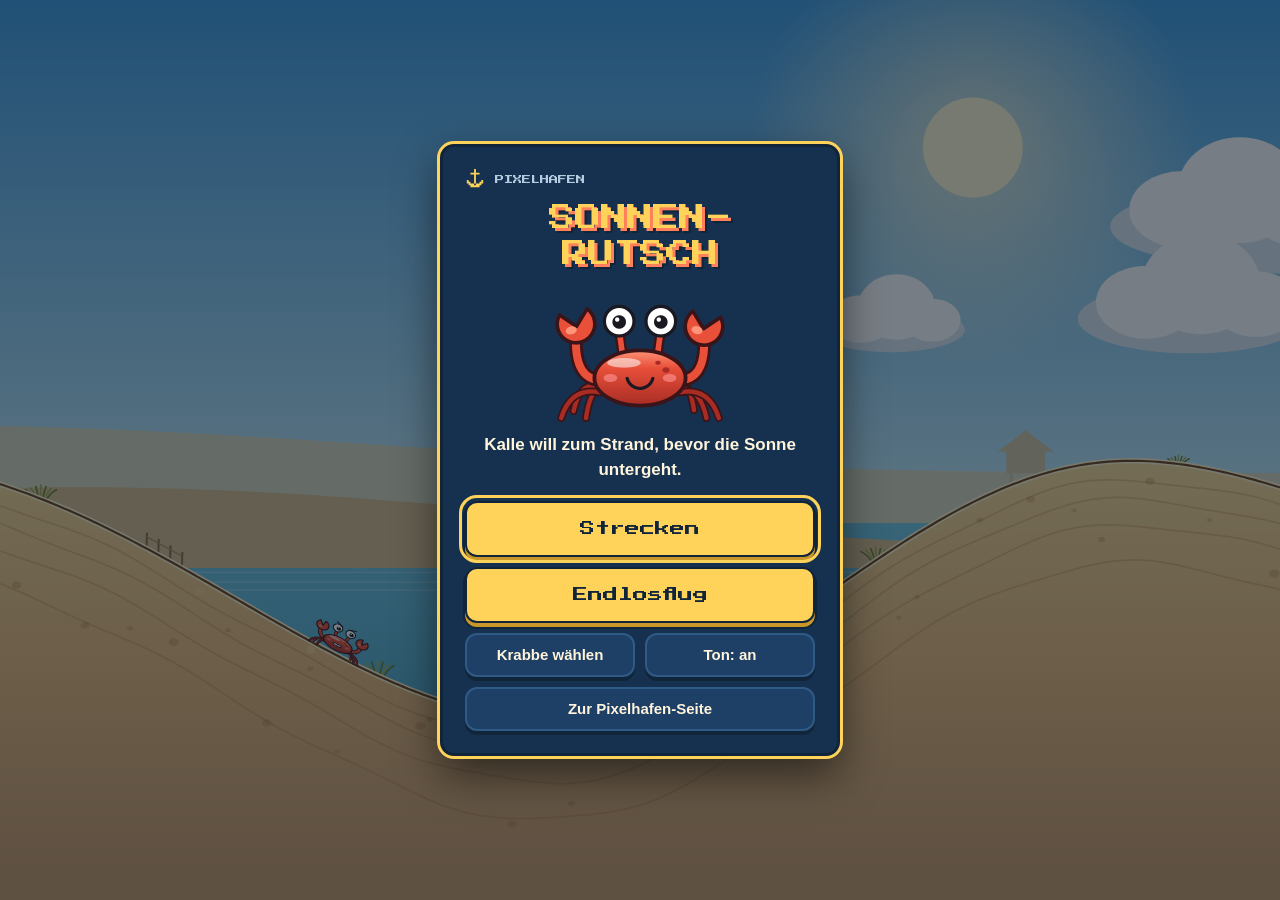
==== index.html @ 8fade199 "Kein Rauschen, Kalle läuft nur bei gedrückter Taste, Rufe nur bei großen Flügen Co-Authored-By: Clau" ====
<!DOCTYPE html>
<html lang="de">
<head>
<meta charset="UTF-8">
<meta name="viewport" content="width=device-width, initial-scale=1, viewport-fit=cover">
<title>Sonnenrutsch – Pixelhafen</title>
<meta name="description" content="Kalle die Krabbe rutscht über Dünen, Inseln und Klippen und fliegt über die Hügelkuppen – bevor die Sonne untergeht. Ein-Tasten-Spiel, 12 Strecken. Kostenlos, ohne Anmeldung, ohne Werbung.">
<link rel="manifest" href="manifest.webmanifest">
<meta name="theme-color" content="#10243A">
<meta name="mobile-web-app-capable" content="yes">
<meta name="apple-mobile-web-app-capable" content="yes">
<meta name="apple-mobile-web-app-title" content="Sonnenrutsch">
<meta name="apple-mobile-web-app-status-bar-style" content="black">
<link rel="apple-touch-icon" href="icons/apple-touch-icon.png">
<link rel="icon" type="image/png" sizes="192x192" href="icons/icon-192.png">
<style>

  /* Schrift "Press Start 2P", Copyright 2012 The Press Start 2P Project Authors,
     SIL Open Font License 1.1 (https://openfontlicense.org). Sie steckt direkt in dieser
     Datei, damit das Spiel auch offline richtig aussieht. */
  @font-face {
    font-family: 'Press Start 2P';
    font-style: normal;
    font-weight: 400;
    font-display: swap;
    src: url([data-uri]) format('woff2');
  }

  /* Pixelhafen-Farben: Marineblau, Türkis, Sonnengelb, Korallorange, Creme */
  :root {
    color-scheme: dark;
    --bg: #10243A;
    --surface: #16314F;
    --surface-2: #1F4066;
    --line: #2F5A85;
    --text: #FFF4DC;
    --muted: #B5CBE0;
    --gelb: #FFD35A;
    --gelb-kante: #C9962A;
    --koralle: #FF805B;
    --tuerkis: #24D6CD;
    --violett: #B58CFF;
    --auf-gelb: #10243A;
    --retro: 'Press Start 2P', 'Courier New', monospace;
    --body: -apple-system, BlinkMacSystemFont, 'Segoe UI', Roboto, Helvetica, Arial, sans-serif;
  }

  * { box-sizing: border-box; }
  html { height: 100%; background: var(--bg); }
  body {
    height: 100%;
    margin: 0;
    overflow: hidden;
    color: var(--text);
    background: var(--bg);
    font: 16px/1.5 var(--body);
    -webkit-font-smoothing: antialiased;
    -webkit-tap-highlight-color: transparent;
  }
  :focus-visible { outline: 3px solid var(--gelb); outline-offset: 3px; border-radius: 6px; }
  [hidden] { display: none !important; }
  .sr { position: absolute; width: 1px; height: 1px; overflow: hidden; clip: rect(0 0 0 0); white-space: nowrap; }

  #app {
    position: fixed;
    inset: 0;
    padding: env(safe-area-inset-top) env(safe-area-inset-right) env(safe-area-inset-bottom) env(safe-area-inset-left);
    background: var(--bg);
  }
  #buehne {
    position: relative;
    width: 100%;
    height: 100%;
    overflow: hidden;
    /* Nur hier: kein Scrollen, kein Zoomen beim Ziehen */
    touch-action: none;
    -webkit-user-select: none;
    user-select: none;
    -webkit-touch-callout: none;
  }
  canvas#bild { display: block; width: 100%; height: 100%; cursor: pointer; }
  canvas#bild:focus-visible { outline: none; }

  /* ---------- Fenster ---------- */
  #fenster {
    position: fixed;
    inset: 0;
    z-index: 5;
    display: flex;
    padding: max(12px, env(safe-area-inset-top)) max(12px, env(safe-area-inset-right)) max(12px, env(safe-area-inset-bottom)) max(12px, env(safe-area-inset-left));
    overflow-y: auto;
    background: rgba(8, 20, 34, 0.55);
    touch-action: manipulation;
  }
  .tafel {
    width: min(400px, 100%);
    margin: auto;
    padding: 22px;
    background: var(--surface);
    border: 3px solid var(--bg);
    border-radius: 14px;
    box-shadow: 0 0 0 3px var(--gelb), 0 18px 44px rgba(0, 0, 0, 0.55);
  }
  .tafel.breit { width: min(760px, 100%); }
  .marke { display: flex; align-items: center; gap: 10px; margin: 0 0 12px; color: var(--muted); font: 9px/1.5 var(--retro); }
  .marke svg { width: 20px; height: 20px; flex: none; color: var(--gelb); }
  #startKrabbe { display: block; width: 176px; height: 144px; margin: 6px auto 0; }
  h1, h2, h3 { margin: 0; font-weight: 400; }
  h1 { font: 400 clamp(19px, 6.4vw, 26px)/1.35 var(--retro); color: var(--gelb); text-shadow: 3px 3px 0 var(--koralle), 5px 5px 0 var(--bg); text-align: center; }
  h2 { font: 400 clamp(14px, 4.4vw, 17px)/1.5 var(--retro); }
  h3 { font: 400 11px/1.5 var(--retro); }
  .unterzeile { margin: 10px 0 0; font-size: 17px; font-weight: 600; text-align: center; }
  .spruch { margin: 10px 0 0; color: var(--tuerkis); font-size: 16px; font-style: italic; }
  .knoepfe { display: grid; gap: 10px; margin-top: 18px; }
  .knoepfe.zwei { grid-template-columns: 1fr 1fr; }
  .btn {
    display: inline-flex;
    align-items: center;
    justify-content: center;
    gap: 8px;
    min-height: 48px;
    padding: 10px 16px;
    color: var(--text);
    background: var(--surface-2);
    border: 2px solid var(--line);
    border-radius: 12px;
    box-shadow: 0 4px 0 var(--bg);
    font: 600 16px/1.3 var(--body);
    text-align: center;
    text-decoration: none;
    cursor: pointer;
    touch-action: manipulation;
  }
  .btn:hover { filter: brightness(1.1); }
  .btn:active { transform: translateY(2px); box-shadow: 0 2px 0 var(--bg); }
  .btn.main {
    min-height: 56px;
    color: var(--auf-gelb);
    background: var(--gelb);
    border-color: var(--bg);
    box-shadow: 0 4px 0 var(--gelb-kante), 0 4px 0 2px var(--bg);
    font: 400 15px/1.3 var(--retro);
  }
  .btn.main:active { box-shadow: 0 2px 0 var(--gelb-kante); }
  .btn.klein { min-height: 44px; font-size: 15px; }
  .zeile { display: flex; gap: 10px; align-items: center; justify-content: space-between; }
  .zurueck { margin-bottom: 12px; }

  /* Levelauswahl */
  .gebiet { margin-top: 16px; padding: 12px; border-radius: 12px; background: var(--surface-2); border-left: 6px solid var(--g, var(--tuerkis)); }
  .gebiet h3 { color: var(--g, var(--tuerkis)); }
  .gebiet p { margin: 4px 0 10px; color: var(--muted); font-size: 14px; }
  .karten { display: grid; grid-template-columns: repeat(auto-fill, minmax(124px, 1fr)); gap: 8px; }
  @media (max-width: 560px) { .karten { grid-template-columns: repeat(2, minmax(0, 1fr)); } }
  .karte {
    position: relative;
    display: grid;
    gap: 4px;
    padding: 6px;
    color: var(--text);
    text-align: left;
    background: var(--surface);
    border: 2px solid var(--line);
    border-radius: 10px;
    cursor: pointer;
    font: 600 13px/1.25 var(--body);
    touch-action: manipulation;
  }
  .karte:hover:not(:disabled) { border-color: var(--gelb); }
  .karte canvas { width: 100%; aspect-ratio: 16 / 9; border-radius: 6px; display: block; }
  .karte .nr { font: 10px/1.4 var(--retro); color: var(--gelb); }
  .karte .sterne { color: var(--gelb); font-size: 15px; letter-spacing: 2px; }
  .karte .sterne i { color: rgba(255, 244, 220, 0.25); font-style: normal; }
  .karte:disabled { cursor: not-allowed; }
  .karte:disabled .sterne, .karte:disabled .nr { opacity: 0.6; }
  .schloss { position: absolute; top: 10px; right: 10px; display: grid; place-items: center; width: 30px; height: 30px; background: rgba(16, 36, 58, 0.9); border: 2px solid var(--text); border-radius: 8px; }
  .schloss svg { width: 14px; height: 14px; }

  /* Krabbenwahl */
  .krabbenliste { display: grid; grid-template-columns: repeat(auto-fill, minmax(130px, 1fr)); gap: 10px; margin-top: 14px; }
  .krabbenkarte {
    display: grid;
    justify-items: center;
    gap: 4px;
    padding: 10px 8px;
    color: var(--text);
    background: var(--surface-2);
    border: 2px solid var(--line);
    border-radius: 12px;
    cursor: pointer;
    font: 600 14px/1.3 var(--body);
    touch-action: manipulation;
  }
  .krabbenkarte canvas { width: 88px; height: 72px; }
  .krabbenkarte small { color: var(--muted); font-weight: 400; font-size: 13px; text-align: center; }
  .krabbenkarte[aria-pressed="true"] { border-color: var(--gelb); box-shadow: 0 0 0 2px var(--gelb); }
  .hinweistext { margin: 12px 0 0; color: var(--muted); font-size: 14px; }

  /* Ergebnis */
  .sternreihe { display: flex; justify-content: center; gap: 10px; margin: 14px 0 4px; font-size: 44px; line-height: 1; }
  .sternreihe span { color: rgba(255, 244, 220, 0.18); transform: scale(0.6); transition: transform 0.25s cubic-bezier(.3, 1.6, .5, 1), color 0.2s; }
  .sternreihe span.an { color: var(--gelb); transform: scale(1); text-shadow: 2px 2px 0 var(--koralle); }
  .zahlen { display: grid; gap: 8px; margin: 14px 0 0; padding: 0; }
  .zahlen div { display: flex; justify-content: space-between; align-items: baseline; gap: 12px; padding-bottom: 8px; border-bottom: 1px solid var(--line); }
  .zahlen dt { color: var(--muted); }
  .zahlen dd { margin: 0; font: 13px/1.4 var(--retro); }
  .zahlen .gross dd { color: var(--gelb); font-size: 18px; }
  .hervor { margin: 12px 0 0; padding: 8px 10px; color: var(--auf-gelb); background: var(--gelb); border-radius: 8px; font: 11px/1.6 var(--retro); text-align: center; }
  #erfolgKrabbe, #nachtKrabbe, #endlosKrabbe { display: block; width: 110px; height: 90px; margin: 4px auto 0; }

  @media (orientation: landscape) and (max-height: 560px) {
    .tafel { width: min(640px, 100%); padding: 14px 18px; }
    .marke { display: none; }
    #startKrabbe { width: 110px; height: 90px; }
    .knoepfe { grid-template-columns: 1fr 1fr; margin-top: 12px; }
    #erfolgKrabbe, #nachtKrabbe, #endlosKrabbe { width: 80px; height: 66px; }
    .sternreihe { font-size: 34px; margin-top: 6px; }
    .rund { width: 40px; height: 40px; }
  }
  @media (max-width: 420px) {
    .rund { width: 40px; height: 40px; }
    .tafel { padding: 18px 16px; }
  }
  @media (prefers-reduced-motion: reduce) {
    .btn:active { transform: none; }
    .sternreihe span { transition: none; }
  }

  /* ---------- Anzeige im Spiel ---------- */
  #hud {
    position: absolute;
    top: 8px; left: 8px; right: 8px;
    z-index: 2;
    display: flex;
    align-items: flex-start;
    gap: 8px;
    pointer-events: none;
  }
  .hudblock {
    flex: 1 1 auto;
    min-width: 0;
    max-width: 520px;
    display: grid;
    gap: 6px;
    padding: 7px 10px 8px;
    background: rgba(16, 36, 58, 0.8);
    border: 2px solid rgba(255, 244, 220, 0.3);
    border-radius: 12px;
  }
  .hudzeile { display: grid; grid-template-columns: 22px 1fr auto; align-items: center; gap: 8px; }
  .hudzeile .ico { width: 22px; height: 22px; display: grid; place-items: center; }
  .hudzeile b { font: 11px/1 var(--retro); color: var(--gelb); min-width: 44px; text-align: right; font-weight: 400; }
  .balken { position: relative; height: 12px; border-radius: 6px; background: rgba(255, 244, 220, 0.16); overflow: visible; }
  .balken > i { position: absolute; left: 0; top: 0; bottom: 0; border-radius: 6px; }
  #tagFuellung { width: 100%; background: linear-gradient(90deg, #ff6a4a, #ffb259 45%, #ffe27a); }
  #wegFuellung { width: 0; background: var(--tuerkis); }
  #wegKrabbe { position: absolute; top: 50%; width: 14px; height: 14px; margin: -7px 0 0 -7px; border-radius: 50%; background: #e8503a; border: 2px solid #3a1418; }
  #wegZiel { position: absolute; right: -4px; top: -6px; width: 10px; height: 22px; }
  #hudTag.knapp b { color: #ff9a7a; }
  @keyframes puls { 50% { filter: brightness(1.5); } }
  #hudName { display: flex; align-items: center; gap: 6px; font: 600 13px/1.2 var(--body); color: var(--muted); white-space: nowrap; overflow: hidden; }
  #hudTitel { flex: 1 1 auto; min-width: 0; overflow: hidden; text-overflow: ellipsis; }
  #hudEndlos { display: flex; justify-content: space-between; gap: 10px; font: 600 13px/1.2 var(--body); color: var(--muted); }
  #hudEndlos b { color: var(--gelb); font: 11px/1.2 var(--retro); font-weight: 400; }
  :root:not([data-modus="endlos"]) #hudEndlos { display: none; }
  :root[data-modus="endlos"] #hudNr, :root[data-modus="endlos"] #erklZiel { display: none; }
  #bonus { position: absolute; top: 100px; left: 12px; z-index: 3; padding: 6px 12px; color: var(--auf-gelb); background: var(--gelb); border-radius: 10px; font: 11px/1.5 var(--retro); pointer-events: none; opacity: 0; transform: translateY(6px); transition: opacity .2s, transform .2s; }
  #bonus.zeigen { opacity: 1; transform: none; }
  #erklEndlos { margin: 8px 0 0; font-size: 15px; line-height: 1.4; }
  .rekordzeile { margin: 8px 0 0; text-align: center; color: var(--muted); font-size: 14px; }
  .rekordzeile b { color: var(--gelb); font: 11px/1.4 var(--retro); font-weight: 400; }
  #hudMuscheln { display: inline-flex; align-items: center; gap: 5px; flex: none; color: var(--text); font: 11px/1 var(--retro); }
  #hudMuscheln svg { width: 18px; height: 16px; }
  #hudMuscheln.plopp { animation: plopp 0.25s ease-out; }
  @keyframes plopp { 40% { transform: scale(1.3); } }
  #hudName span { color: var(--gelb); font: 10px/1 var(--retro); margin-right: 6px; }
  .hudrechts { display: flex; gap: 6px; margin-left: auto; }
  .rund {
    display: grid; place-items: center;
    width: 44px; height: 44px; padding: 0;
    color: var(--text); cursor: pointer;
    background: rgba(16, 36, 58, 0.82);
    border: 2px solid rgba(255, 244, 220, 0.35);
    border-radius: 12px;
    pointer-events: auto; touch-action: manipulation;
  }
  .rund:hover { background: rgba(31, 64, 102, 0.95); }
  .rund svg { width: 18px; height: 18px; }
  #tonKnopfHud .aus { display: none; }
  #tonKnopfHud[aria-pressed="false"] .aus { display: inline; }
  #tonKnopfHud[aria-pressed="false"] .welle { display: none; }
  :root:not([data-zustand="bereit"]):not([data-zustand="lauf"]):not([data-zustand="ende"]) #hud { visibility: hidden; }

  /* Kette perfekter Landungen */
  #kette { position: absolute; top: 96px; left: 50%; transform: translateX(-50%); z-index: 2; padding: 4px 10px; color: var(--auf-gelb); background: var(--gelb); border-radius: 8px; font: 10px/1.6 var(--retro); pointer-events: none; }

  /* Erklärung vor dem Start, direkt im Spiel */
  #erklaerung {
    position: absolute; left: 50%; top: 54%;
    z-index: 2;
    width: min(440px, calc(100% - 24px));
    transform: translate(-50%, -50%);
    padding: 14px 16px;
    background: rgba(16, 36, 58, 0.88);
    border: 3px solid var(--gelb);
    border-radius: 14px;
    pointer-events: none;
    text-align: center;
  }
  #erklaerung h2 { font: 12px/1.6 var(--retro); color: var(--gelb); }
  #erklaerung ul { list-style: none; margin: 10px 0 8px; padding: 0; display: grid; gap: 6px; text-align: left; }
  #erklaerung li { display: grid; grid-template-columns: 34px 1fr; align-items: center; gap: 8px; font-size: 15px; line-height: 1.3; }
  #erklaerung li i { display: grid; place-items: center; width: 34px; height: 30px; border-radius: 8px; background: var(--surface-2); font-style: normal; font: 9px/1 var(--retro); color: var(--gelb); }
  #erklaerung .los { margin: 8px 0 0; font: 11px/1.6 var(--retro); color: var(--text); animation: puls 1.2s ease-in-out infinite; }
  :root:not([data-zustand="bereit"]) #erklaerung { display: none; }

  #hinweis {
    position: absolute; left: 50%; bottom: max(14px, env(safe-area-inset-bottom));
    z-index: 2;
    transform: translateX(-50%);
    width: max-content; max-width: calc(100% - 24px);
    padding: 8px 14px;
    color: var(--text);
    background: rgba(16, 36, 58, 0.86);
    border: 2px solid var(--tuerkis);
    border-radius: 12px;
    font: 600 16px/1.35 var(--body);
    text-align: center;
    pointer-events: none;
  }

  .nurTouch { display: none; }
  .touch .nurTouch { display: inline; }
  .touch .nurMaus { display: none; }

  #startKrabbe { display: block; width: 176px; height: 144px; margin: 6px auto 0; }
  .gebiet { --g: var(--tuerkis); }
  @media (min-width: 561px) { .karten { grid-template-columns: repeat(3, minmax(0, 1fr)); } }
  .karte .best { color: var(--muted); font: 600 12px/1.2 var(--body); }

  @media (max-width: 520px) {
    #bonus { top: 118px; left: 8px; }
    #hudEndlos { font-size: 12px; }
    #hud { top: 6px; left: 6px; right: 6px; gap: 6px; }
    .hudblock { padding: 6px 8px; gap: 5px; }
    .hudzeile { grid-template-columns: 18px 1fr auto; gap: 6px; }
    .hudzeile .ico { width: 18px; height: 18px; }
    .hudzeile b { font-size: 9px; min-width: 36px; }
    .rund { width: 40px; height: 40px; }
    .hudrechts { flex-direction: column; gap: 4px; }
    #kette { top: 84px; }
    #erklaerung li { font-size: 14px; }
    #hinweis { font-size: 15px; }
  }
  @media (orientation: landscape) and (max-height: 500px) {
    #startKrabbe { width: 92px; height: 75px; margin-top: 0; }
    .unterzeile { margin-top: 4px; font-size: 15px; }
    h1 { font-size: 18px; }
    .hudblock { max-width: 380px; padding: 5px 8px; gap: 4px; }
    #hudName { font-size: 12px; }
    #erklaerung { top: 58%; padding: 10px 14px; }
    #erklaerung ul { margin: 6px 0 4px; gap: 4px; }
    #erklaerung li { font-size: 14px; }
    #kette { top: 80px; }
  }
</style>
</head>
<body>

<svg width="0" height="0" style="position:absolute" aria-hidden="true">
  <symbol id="logo" viewBox="0 0 11 11"><path fill="currentColor" d="M5 0h1v2H5zM3 2h5v1H3zM5 3h1v5H5zM1 6h1v1H1zM9 6h1v1H9zM1 7h2v1H1zM8 7h2v1H8zM2 8h3v1H2zM6 8h3v1H6zM3 9h5v1H3z"/></symbol>
  <symbol id="schloss" viewBox="0 0 16 16"><path fill="currentColor" d="M5 2h6v1H5zM4 3h1v4H4zM11 3h1v4h-1zM3 7h10v7H3zM7 9h2v3H7z"/></symbol>
  <symbol id="sonne" viewBox="0 0 22 22"><circle cx="11" cy="11" r="5.5" fill="#ffd35a" stroke="#c9962a" stroke-width="1.2"/><g stroke="#ffd35a" stroke-width="2" stroke-linecap="round"><path d="M11 1.5v2.5M11 18v2.5M1.5 11H4M18 11h2.5M4.3 4.3l1.8 1.8M15.9 15.9l1.8 1.8M4.3 17.7l1.8-1.8M15.9 6.1l1.8-1.8"/></g></symbol>
  <symbol id="muschel" viewBox="0 0 18 16"><path d="M9 14.5 2 6.5Q3 1.5 9 1t7 5.5z" fill="#ffc4bc" stroke="#8c3a4a" stroke-width="1.3" stroke-linejoin="round"/><path d="M9 13.5 5 4M9 13.5 9 2M9 13.5 13 4" stroke="#8c3a4a" stroke-width="0.9" opacity=".6"/></symbol>
  <symbol id="flagge" viewBox="0 0 22 22"><path d="M5 2v19" stroke="#fff4dc" stroke-width="2" stroke-linecap="round"/><path d="M6 3h12l-3 4 3 4H6z" fill="#ff805b" stroke="#10243a" stroke-width="1"/></symbol>
</svg>

<div id="app">
  <main id="buehne">
    <canvas id="bild" tabindex="0" role="img" aria-label="Spielfeld von Sonnenrutsch: Kalle die Krabbe rutscht über weiche Hügel an der Küste. Gedrückt halten lässt Kalle loslaufen und macht ihn schwer, loslassen lässt ihn über die Kuppen fliegen. Leertaste, Maus oder Finger."></canvas>

    <div id="hud">
      <div class="hudblock">
        <div id="hudName"><span id="hudNr">1</span><em id="hudTitel" style="font-style:normal"></em><b id="hudMuscheln" title="Muscheln" aria-label="Muscheln"><svg viewBox="0 0 18 16" aria-hidden="true"><use href="#muschel"/></svg><span id="muschelZahl">0</span></b></div>
        <div class="hudzeile" id="hudTag" title="Tageslicht">
          <span class="ico"><svg width="22" height="22" aria-hidden="true"><use href="#sonne"/></svg></span>
          <div class="balken" role="meter" aria-label="Tageslicht" aria-valuemin="0" aria-valuemax="100" aria-valuenow="100" id="tagBalken"><i id="tagFuellung"></i></div>
          <b id="tagText">0:00</b>
        </div>
        <div class="hudzeile" id="hudWeg" title="Strecke">
          <span class="ico"><svg width="22" height="22" aria-hidden="true"><use href="#flagge"/></svg></span>
          <div class="balken" role="meter" aria-label="Strecke" aria-valuemin="0" aria-valuemax="100" aria-valuenow="0" id="wegBalken"><i id="wegFuellung"></i><span id="wegKrabbe"></span></div>
          <b id="wegText">0 %</b>
        </div>
        <div id="hudEndlos"><span>Punkte <b id="punkteZahl">0</b></span><span>Rekord <b id="rekordZahl">0 m</b></span></div>
      </div>
      <div class="hudrechts">
        <button class="rund" id="neuKnopfHud" type="button" aria-label="Strecke neu starten (R)">
          <svg viewBox="0 0 16 16" fill="currentColor" shape-rendering="crispEdges" aria-hidden="true"><path d="M5 2h6v1H5zM3 3h2v1H3zM11 3h2v1h-2zM2 4h1v2H2zM13 4h1v1h-1zM2 6h1v4H2zM2 10h1v2H2zM3 12h2v1H3zM5 13h6v1H5zM11 12h2v1h-2zM13 10h1v2h-1zM10 5h4v1h-4zM13 2h1v3h-1z"/></svg>
        </button>
        <button class="rund" id="tonKnopfHud" type="button" aria-label="Ton an/aus (M)" aria-pressed="true">
          <svg viewBox="0 0 16 16" fill="currentColor" shape-rendering="crispEdges" aria-hidden="true"><path d="M2 6h3v4H2zM5 5h1v6H5zM6 4h1v8H6zM7 3h1v10H7z"/><path class="welle" d="M10 6h1v4h-1zM12 4h1v8h-1z"/><path class="aus" d="M10 5h1v1h-1zM11 6h1v1h-1zM12 7h1v2h-1zM13 9h1v1h-1zM14 10h1v1h-1zM14 5h1v1h-1zM13 6h1v1h-1zM11 9h1v1h-1zM10 10h1v1h-1z"/></svg>
        </button>
        <button class="rund" id="pauseKnopf" type="button" aria-label="Pause (P)">
          <svg viewBox="0 0 16 16" fill="currentColor" shape-rendering="crispEdges" aria-hidden="true"><path d="M4 3h3v10H4zM9 3h3v10H9z"/></svg>
        </button>
      </div>
    </div>

    <div id="kette" hidden></div>
    <div id="bonus" role="status" aria-live="polite"></div>

    <div id="erklaerung" aria-live="polite">
      <h2 id="erklTitel">LERNSTRECKE</h2>
      <p id="erklEndlos" hidden>Flieg dem Sonnenuntergang davon! Erreiche die nächste Distanzmarke und lande sauber, um Tageslicht zu gewinnen.</p>
      <ul id="erklListe">
        <li><i>HALT</i><span><b>Gedrückt halten:</b> Kalle läuft los, macht sich schwer und rutscht schneller bergab. Ohne Drücken trägt ihn nur sein Schwung.</span></li>
        <li><i>LOS</i><span><b>Vor dem Anstieg loslassen:</b> Der Schwung trägt ihn über die Kuppe in die Luft.</span></li>
        <li id="erklZiel"><i>☀</i><span>Erreiche das Ziel, bevor die Sonne untergeht.</span></li>
        <li><i><svg width="22" height="20" aria-hidden="true"><use href="#muschel"/></svg></i><span>Sammle Muscheln – goldene zählen fünffach.</span></li>
      </ul>
      <p class="los"><span class="nurMaus">Leertaste oder Maus halten</span><span class="nurTouch">Bildschirm gedrückt halten</span> zum Losrutschen</p>
    </div>

    <p id="hinweis" role="status" aria-live="polite" hidden></p>
  </main>
</div>
<p id="ansage" class="sr" aria-live="polite"></p>

<div id="fenster">
  <div class="tafel" role="dialog" aria-modal="true" aria-labelledby="fStartTitel">

    <section id="fStart">
      <p class="marke"><svg aria-hidden="true"><use href="#logo"/></svg>PIXELHAFEN</p>
      <h1 data-titel>SONNEN-<br>RUTSCH</h1>
      <canvas id="startKrabbe" width="352" height="288" aria-hidden="true"></canvas>
      <p class="unterzeile">Kalle will zum Strand, bevor die Sonne untergeht.</p>
      <div class="knoepfe">
        <button class="btn main" id="spielenKnopf" type="button">Strecken</button>
        <button class="btn main" id="endlosKnopf" type="button">Endlosflug</button>
        <p class="rekordzeile" id="endlosRekordStart" hidden>Endlos-Rekord: <b id="startRekord">0 m</b></p>
        <div class="knoepfe zwei" style="margin-top:0">
          <button class="btn klein" id="krabbeWahlKnopf" type="button">Krabbe wählen</button>
          <button class="btn klein js-ton" type="button" aria-pressed="true">Ton: an</button>
        </div>
        <a class="btn klein" href="https://moje9328.github.io/spiele/">Zur Pixelhafen-Seite</a>
      </div>
    </section>

    <section id="fKrabben" hidden>
      <h2 data-titel>Krabbe wählen</h2>
      <p class="hinweistext">Alle Krabben rutschen und fliegen gleich. Sie sehen nur anders aus.</p>
      <div class="krabbenliste" id="krabbenListe"></div>
      <div class="knoepfe"><button class="btn main" id="krabbenFertig" type="button">Fertig</button></div>
    </section>

    <section id="fLevel" hidden>
      <div class="zeile zurueck">
        <h2 data-titel>Strecke wählen</h2>
        <button class="btn klein" id="levelZurueck" type="button">Zurück</button>
      </div>
      <div id="gebietListe"></div>
    </section>

    <section id="fPause" hidden>
      <h2 data-titel>Kurze Pause</h2>
      <p class="hinweistext">Die Sonne wartet, bis du weiterspielst.</p>
      <div class="knoepfe">
        <button class="btn main" id="weiterKnopf" type="button">Weiter</button>
        <button class="btn klein" id="neuKnopf" type="button">Neu starten</button>
        <div class="knoepfe zwei" style="margin-top:0">
          <button class="btn klein" id="pauseLevelKnopf" type="button">Streckenwahl</button>
          <button class="btn klein js-ton" type="button" aria-pressed="true">Ton: an</button>
        </div>
      </div>
    </section>

    <section id="fErfolg" hidden>
      <h2 data-titel id="erfolgTitel">Geschafft!</h2>
      <canvas id="erfolgKrabbe" width="220" height="180" aria-hidden="true"></canvas>
      <p class="spruch" id="erfolgSpruch"></p>
      <div class="sternreihe" aria-hidden="true"><span>★</span><span>★</span><span>★</span></div>
      <p class="sr" id="sterneText"></p>
      <dl class="zahlen">
        <div class="gross"><dt>Zeit</dt><dd id="eZeit">0</dd></div>
        <div><dt>Tageslicht übrig</dt><dd id="eRest">0</dd></div>
        <div><dt>Perfekte Landungen</dt><dd id="ePerfekt">0</dd></div>
        <div><dt>Muscheln</dt><dd id="eMuscheln">0</dd></div>
        <div><dt>Weitester Flug</dt><dd id="eWeit">0</dd></div>
        <div><dt>Bestzeit</dt><dd id="eBest">0</dd></div>
      </dl>
      <p class="hervor" id="neuBest" hidden>NEUE BESTZEIT!</p>
      <p class="hinweistext" id="sternInfo"></p>
      <div class="knoepfe">
        <button class="btn main" id="weiterLevelKnopf" type="button">Nächste Strecke</button>
        <div class="knoepfe zwei" style="margin-top:0">
          <button class="btn klein" id="nochmalErfolgKnopf" type="button">Noch einmal</button>
          <button class="btn klein" id="erfolgLevelKnopf" type="button">Streckenwahl</button>
        </div>
      </div>
    </section>

    <section id="fEndlos" hidden>
      <h2 data-titel id="endlosTitel">Die Sonne ist untergegangen</h2>
      <canvas id="endlosKrabbe" width="220" height="180" aria-hidden="true"></canvas>
      <p class="spruch" id="endlosSpruch"></p>
      <dl class="zahlen">
        <div class="gross"><dt>Strecke</dt><dd id="enStrecke">0 m</dd></div>
        <div class="gross"><dt>Punkte</dt><dd id="enPunkte">0</dd></div>
        <div><dt>Muscheln</dt><dd id="enMuscheln">0</dd></div>
        <div><dt>Perfekte Landungen</dt><dd id="enPerfekt">0</dd></div>
        <div><dt>Gewonnenes Tageslicht</dt><dd id="enBonus">0 s</dd></div>
        <div><dt>Rekord Strecke</dt><dd id="enRekord">0 m</dd></div>
        <div><dt>Rekord Punkte</dt><dd id="enRekordPunkte">0</dd></div>
      </dl>
      <p class="hervor" id="enNeu" hidden>NEUER REKORD!</p>
      <div class="knoepfe">
        <button class="btn main" id="endlosNochmal" type="button">Sofort nochmal</button>
        <button class="btn klein" id="endlosMenue" type="button">Zum Menü</button>
      </div>
    </section>

    <section id="fNacht" hidden>
      <h2 data-titel>Die Sonne ist weg!</h2>
      <canvas id="nachtKrabbe" width="220" height="180" aria-hidden="true"></canvas>
      <p class="spruch" id="nachtSpruch"></p>
      <dl class="zahlen">
        <div class="gross"><dt>Geschafft</dt><dd id="nAnteil">0 %</dd></div>
        <div><dt>Fehlten noch</dt><dd id="nRest">0 m</dd></div>
        <div><dt>Muscheln</dt><dd id="nMuscheln">0</dd></div>
        <div><dt>Perfekte Landungen</dt><dd id="nPerfekt">0</dd></div>
        <div><dt>Bisher am weitesten</dt><dd id="nBest">0 %</dd></div>
      </dl>
      <p class="hinweistext" id="nachtTipp"></p>
      <div class="knoepfe">
        <button class="btn main" id="nochmalKnopf" type="button">Sofort nochmal</button>
        <button class="btn klein" id="nachtLevelKnopf" type="button">Streckenwahl</button>
      </div>
    </section>

  </div>
</div>

<script>
// ===================================================================
// 1 · EINSTELLUNGEN
// Alle Werte für Physik und Spielgefühl an einer Stelle.
// Welt in Metern, y zeigt nach OBEN. Zeit in Sekunden.
// ===================================================================

const K = {
  SCHRITT: 1 / 240,         // feste Physik-Schrittweite in Physikzeit (unabhängig von der Bildrate)
  // Physik läuft in echter Zeit. Bodentempo, Luftschwerkraft, Kamera, Hintergrund und
  // Tageslicht sind getrennt eingestellt (keine pauschale Zeitbeschleunigung mehr).
  MAX_SCHRITTE: 24,         // höchstens so viele Schritte je Bild (nach Hängern kein Nachholen ohne Ende)

  // Boden: flottes Vorwärtstempo (2 × so schnell wie die erste Version, Kräfte 2² ×)
  G: 96,                    // Schwerkraft entlang der Hänge (am Boden)
  SCHWER_BODEN: 3.0,        // gedrückt am Boden: so viel schwerer (bergab schneller, bergauf langsamer)
  LEICHT_BODEN: 0.65,       // losgelassen am Boden: Kalle ist leicht und gleitet den Hang hinauf
  // Luft: eigene, weichere Schwerkraft – Kalle steigt mit Schwung, geht am Gipfel weich über
  // und fällt zunehmend, aber nicht schlagartig
  G_LUFT: 44,               // Schwerkraft im Flug (losgelassen), m/s²
  SCHWER_LUFT: 3.4,         // gedrückt in der Luft: Sinkflug mit G_LUFT × dies …
  SINKFLUG_ANLAUF: 0.1,     // … setzt in so vielen Sekunden weich ein und endet beim Loslassen sofort

  REIBUNG: 1.0,             // gleichmäßige Bremsung am Boden (m/s²)
  LUFTWIDERSTAND: 0.0004,   // Bremsung ~ v² am Boden
  LUFTWIDERSTAND_FLUG: 0.00025, // Bremsung ~ v² in der Luft (gering: Vorwärtstempo bleibt weitgehend)
  V_MIN_SCHWER: 10,         // wer bergauf schwer bleibt, wird so langsam
  KRABBELN: 88,             // gedrückt und langsamer als V_MIN: so schnell krabbelt Kalle los (m/s²)
  V_MIN: 28,                // gedrückt krabbelt Kalle mindestens so schnell (nie Feststecken); losgelassen kein Antrieb
  V_MAX: 160,               // Höchstgeschwindigkeit am Boden
  V_MAX_LUFT: 200,          // Sicherheitsgrenze in der Luft (wird im normalen Spiel nicht erreicht)
  V_START: 0,               // Kalle steht am Start, bis die Taste gedrückt wird

  // Landungen
  PERFEKT_WINKEL: 30,       // perfekt: Flugrichtung höchstens so viele Grad neben der Rampentangente …
  PERFEKT_QUER: 45,         // … und Aufprall quer zur Oberfläche höchstens so schnell (m/s) …
  PERFEKT_QUER_ANTEIL: 0.5, // … oder höchstens halb so schnell wie Kalle insgesamt (hohes Tempo disqualifiziert nicht)
  PERFEKT_MIN_HOEHE: 1.2,   // … und vorher wirklich in der Luft gewesen (Meter über Boden)
  GUT_WINKEL: 36,           // darunter: Kalle wird in den Hang umgelenkt und behält fast alles Tempo
  GUT_ERHALT: 0.95,         // so viel Tempo bleibt bei einer guten Landung mindestens
  ABHANG_WINKEL: 55,        // auf einem Abhang zählt eine Landung bis zu diesem Winkel noch als gut …
  ABHANG_ERHALT: 0.82,      // … und behält mindestens so viel Tempo
  PERFEKT_MIN_GEFAELLE: 0.18, // perfekt nur auf einem echt abfallenden Hang
  PERFEKT_MIN_FLUGZEIT: 0.25, // kleine Hüpfer an der Kuppe zählen nicht
  PERFEKT_BONUS: 0.05,      // +5 % Tempo …
  KETTEN_BONUS: 0.012,      // … plus 1,2 % je perfekter Landung in Folge
  KETTE_MAX: 5,
  HART_FAKTOR: 0.82,        // harte Landung am Gegenhang: zusätzlicher Tempoverlust

  MUSCHEL_RADIUS: 1.8,      // Sammelbereich: Abstand Kalles Mitte ↔ Muschel (Sensor, kein Stoß)
  MUSCHEL_HOEHE: 1.1,       // Muscheln schweben so weit über dem Boden (entlang der Normalen)
  KRABBE_MITTE: 1.0,        // Kalles Mitte liegt so weit über seinen Füßen
  GOLD_WERT: 5,             // eine goldene Muschel zählt so viel wie 5 normale

  // Flugrufe (Spiellogik in 3c-flugrufe.js, Stimme in 6b-rufe.js). Alles in Weltkoordinaten.
  RUF: {
    HOEHE: 100,             // gerufen wird nur, wenn Kalle wirklich so hoch über dem Absprung war (m) …
    WEITE: 300,             // … UND schon so weit geflogen ist (m, waagerecht). Pro Flug höchstens ein Ruf.
    YIPPIE_HOEHE: 140,      // „Yippie!“ statt „Juhu!“, wenn der Gipfel mindestens so hoch ist (m)
    ABSTAND: 15,            // Sekunden zwischen zwei Rufen mindestens (sonst entfällt der Ruf)
    BODEN_RUHE: 0.25,       // erst nach so langer stabiler Bodenzeit beginnt ein neuer Flug
  },


  // Endlosflug: Tageslicht in echten Sekunden, Strecken in Metern
  ENDLOS: {
    START: 120,             // so viel Tageslicht zu Beginn (echte Sekunden; läuft 1:1 mit der aktiven Spielzeit)
    MAX: 180,               // mehr passt nie in den Vorrat
    HIMMEL_REF: 75,         // Himmel bleibt hell, solange mehr als so viel übrig ist; darunter allmählich Abend
    MARKE_ERSTE: 1500,      // erste Distanzmarke (m) – bei Reisetempo etwa alle 15–20 s eine
    MARKE_WACHSTUM: 150,    // jede weitere Marke liegt so viel weiter als die vorige (Läufe enden sicher)
    MARKE_BONUS: 12,        // Tageslicht pro erreichter Marke (s)
    PERFEKT_BONUS: 3,       // Tageslicht pro perfekter Landung (s)
    PUNKTE_MUSCHEL: 10,     // Punkte je Muschelwert (Gold zählt 5×)
    PUNKTE_PERFEKT: 25,     // Punkte je perfekter Landung
    SCHWIERIG_WEG: 15000,   // nach so vielen Metern ist die volle Schwierigkeit erreicht (danach bleibt sie)
    VORLAUF: 2000,          // so weit voraus ist das Gelände immer schon gebaut (m)
    GEIST_VORLAUF: 900,     // so weit voraus fliegt der unsichtbare Testpilot, der die Landezonen findet
    HINTEN: 400,            // weiter zurück wird Gelände entfernt (m)
  },


  ABHEBEN_SCHWELLE: 1.0,    // v²·Krümmung > g·cos·Schwelle → Kalle hebt ab

  // Kamera
  KAM_VORAUS: 0.26,         // Kalle steht bei 26 % der Bildbreite (mehr Blick nach vorn)
  KAM_BREITE_MIN: 58,       // so viele Meter sieht man mindestens nach vorn/hinten (Querformat)
  KAM_BREITE_MIN_HOCH: 54,  // … hochkant
  KAM_VORSCHAU: 0.95,       // Sekunden Vorschau: so viel Weg voraus ist mindestens zu sehen
  KAM_RAND_OBEN: 7,         // Meter Luft über Kalle
  KAM_RAND_UNTEN: 4,
  KAM_GLAETTE_ZOOM: 1.4,    // je größer, desto schneller folgt der Zoom (weich, kein Pumpen)
  KAM_GLAETTE_Y: 2.2,       // Höhe folgt weich
  KAM_TOLERANZ_ZOOM: 0.07,  // Zoom-Ziel ändert sich erst ab 7 % Unterschied (kein Nachregeln bei jedem Hüpfer)
  KAM_TOLERANZ_Y: 4,        // Höhen-Ziel ändert sich erst ab 4 m Unterschied

  KRABBE_BREITE: 3.0,       // so breit wird Kalle gezeichnet (Meter)
  KRABBE_MIN_PIXEL: 54,     // aber nie schmaler als so viele CSS-Pixel
};

// Mitwachsende Zufallszahlen (gleiche Saat → gleiche Strecke)
function zufall(saat) {
  let s = saat >>> 0;
  return () => {
    s = (s + 0x6D2B79F5) >>> 0;
    let t = s;
    t = Math.imul(t ^ (t >>> 15), t | 1);
    t ^= t + Math.imul(t ^ (t >>> 7), t | 61);
    return ((t ^ (t >>> 14)) >>> 0) / 4294967296;
  };
}

// ===================================================================
// 2 · STRECKEN
// Das Gelände ist eine Kette aus Hoch- und Tiefpunkten. Dazwischen liegt
// jeweils eine halbe Kosinuswelle: Das ergibt weiche, zusammenhängende
// Hügel ohne Knick (Höhe und Steigung sind überall stetig). Weil das
// Gelände eine Höhenfunktion y(x) ist, kann Kalle nie hindurchfallen:
// Liegt er unter y(x), steht er auf dem Boden.
// ===================================================================

class Gelaende {
  constructor(punkte) {
    this.p = punkte;                 // [[x, y], …] streng aufsteigend in x, abwechselnd Hoch-/Tiefpunkte
    this.n = punkte.length;
    this.i = 0;                      // zuletzt benutztes Teilstück (meist dasselbe)
    let min = Infinity, max = -Infinity;
    for (const [, y] of punkte) { min = Math.min(min, y); max = Math.max(max, y); }
    this.min = min; this.max = max;
    this.ende = punkte[punkte.length - 1][0];
    this.anfang = punkte[0][0];
    // Krümmung an jedem Stützpunkt: an beiden angrenzenden Stücken gleich (→ glatte
    // Übergänge ohne Ruck). Gewählt wie bei einer runden Kuppe/einem runden Tal, aber nie
    // stärker, als das kürzere/flachere Nachbarstück verträgt (sonst würde es überschwingen).
    this.k = punkte.map((q, i) => this.kBei(i));
  }
  // Krümmung am Stützpunkt i (0 an den Enden – dort wird beim Anhängen neu gerechnet)
  kBei(i) {
    const punkte = this.p;
    if (i <= 0 || i >= this.n - 1) return 0;
    {
      const [x0, y0] = punkte[i - 1], [x1, y1] = punkte[i], [x2, y2] = punkte[i + 1];
      const hl = y1 - y0, hr = y2 - y1;
      if (Math.abs(hl) < 1e-9 || Math.abs(hr) < 1e-9 || Math.sign(hl) === Math.sign(hr)) return 0;
      const ql = Math.abs(hl) / ((x1 - x0) * (x1 - x0)), qr = Math.abs(hr) / ((x2 - x1) * (x2 - x1));
      // Rundung nach dem stärkeren Nachbarn, aber normiert höchstens RUNDUNG_MAX je Seite
      const k = Math.min(GELAENDE.RUNDUNG * Math.max(ql, qr), GELAENDE.RUNDUNG_MAX * ql, GELAENDE.RUNDUNG_MAX * qr);
      return (hl > 0 ? -1 : 1) * k;   // Kuppe: negativ, Tal: positiv
    }
  }
  // Endlosmodus: neue Punkte hinten anhängen. Der bisher letzte Punkt bekommt jetzt seine
  // echte Krümmung – Kalle ist nie auf den letzten Stücken (Vorlauf), daher ändert sich
  // nichts unter ihm.
  anhaengen(neue) {
    for (const q of neue) {
      if (q[0] <= this.p[this.n - 1][0]) throw new Error('Gelände: Punkte müssen nach rechts wachsen');
      this.p.push(q); this.k.push(0); this.n++;
      this.min = Math.min(this.min, q[1]); this.max = Math.max(this.max, q[1]);
    }
    for (let i = Math.max(1, this.n - neue.length - 1); i < this.n - 1; i++) this.k[i] = this.kBei(i);
    this.ende = this.p[this.n - 1][0];
  }
  // Endlosmodus: weit zurückliegende Punkte entfernen (es bleiben mindestens 3)
  kuerzen(xMin) {
    let weg = 0;
    while (this.n - weg > 3 && this.p[weg + 1][0] < xMin) weg++;
    if (!weg) return 0;
    this.p.splice(0, weg); this.k.splice(0, weg); this.n -= weg;
    this.i = 0;
    this.anfang = this.p[0][0];
    return weg;
  }
  stueck(x) {
    const p = this.p;
    let i = this.i;
    if (x < p[0][0]) return 0;
    if (x >= p[this.n - 1][0]) return this.n - 2;
    if (x >= p[i][0] && x < p[i + 1][0]) return i;
    let lo = 0, hi = this.n - 2;
    while (lo < hi) {
      const m = (lo + hi + 1) >> 1;
      if (p[m][0] <= x) lo = m; else hi = m - 1;
    }
    this.i = lo;
    return lo;
  }
  // Ein Stück ist ein Polynom 5. Grades (normiert auf t = 0..1, Höhe 0..1) mit
  // Steigung 0 an beiden Enden und vorgegebener Krümmung a (Anfang) und b (Ende).
  // Rückgabe: [Höhe, Steigung dy/dx, zweite Ableitung]
  werte(x) {
    const i = this.stueck(x), [x0, y0] = this.p[i], [x1, y1] = this.p[i + 1];
    const L = x1 - x0, h = y1 - y0;
    const t = Math.max(0, Math.min(1, (x - x0) / L));
    if (Math.abs(h) < 1e-9) return [y0, 0, 0];
    const a = this.k[i] * L * L / h, b = this.k[i + 1] * L * L / h;
    const t2 = t * t, t3 = t2 * t, t4 = t3 * t, t5 = t4 * t;
    const f = 10 * t3 - 15 * t4 + 6 * t5 + a * (0.5 * t2 - 1.5 * t3 + 1.5 * t4 - 0.5 * t5) + b * (0.5 * t3 - t4 + 0.5 * t5);
    const f1 = 30 * t2 - 60 * t3 + 30 * t4 + a * (t - 4.5 * t2 + 6 * t3 - 2.5 * t4) + b * (1.5 * t2 - 4 * t3 + 2.5 * t4);
    const f2 = 60 * t - 180 * t2 + 120 * t3 + a * (1 - 9 * t + 18 * t2 - 10 * t3) + b * (3 * t - 12 * t2 + 10 * t3);
    const innen = x > this.anfang && x < this.ende;
    return [y0 + h * f, innen ? h * f1 / L : 0, innen ? h * f2 / (L * L) : 0];
  }
  hoehe(x) { return this.werte(x)[0]; }
  steigung(x) { return this.werte(x)[1]; }
  kruemmung2(x) { return this.werte(x)[2]; }
  // Tiefster und höchster Punkt im Bereich [x0, x1] (für die Kamera)
  bereich(x0, x1) {
    let lo = this.hoehe(x0), hi = lo;
    const e = this.hoehe(x1); lo = Math.min(lo, e); hi = Math.max(hi, e);
    for (const [x, y] of this.p) {
      if (x < x0) continue;
      if (x > x1) break;
      lo = Math.min(lo, y); hi = Math.max(hi, y);
    }
    return [lo, hi];
  }
}

// Grenzen für den Streckenbau – zentral, damit Tests und Generator dasselbe meinen
const GELAENDE = {
  LAENGE: 1.8,           // alle Hügel so viel länger (passend zu den weiten Flügen) …
  HOEHE: 1.35,           // … und so viel höher als in den Bauplänen angegeben
  RUNDUNG: 6.5,          // Krümmung an Kuppen/Tälern ≈ RUNDUNG · Höhe / Länge² (4,93 wäre ein Kosinusbogen)
  RUNDUNG_MAX: 9,        // normierte Krümmung je Stück höchstens (ab ~20 würde ein Stück überschwingen)
  HOEHE_MIN: 7,          // kein Hügelstück niedriger als 7 m – keine Mini-Wellen, die Hüpfer auslösen
  NEIGUNG_MIN: 0.32,     // mittlere Neigung (Höhe/Länge) mindestens – sonst wird es eine lange Rutschbahn
  NEIGUNG_MAX: 1.15,     // … und höchstens (steilste Stelle dann etwa 63°)
  TAL_SPIELRAUM: 5,      // Täler liegen höchstens so weit über/unter der Grundlinie – keine Schluchten
  FLACH_STEIGUNG: 0.15,  // als „fast flach“ gilt |Steigung| darunter …
  FLACH_MAX: 24,         // … und so ein Stück darf höchstens so lang sein (Meter, ≈ 0,25 s bei Reisetempo; Start und Zielstrand ausgenommen)
};

// --- Gebiete: Aussehen kommt aus 7-grafik.js (THEMEN), hier nur Name und Text ---
const GEBIETE = [
  { name: 'Sanddünen', text: 'Weiche, lange Dünen. Hier lernt Kalle das Rutschen.', farbe: '#FFD35A' },
  { name: 'Tropeninsel', text: 'Palmen, Lagune und steilere Hügel.', farbe: '#24D6CD' },
  { name: 'Felsküste', text: 'Raue Klippen, große Abstände, unruhiger Rhythmus.', farbe: '#B5CBE0' },
  { name: 'Korallenkap', text: 'Hohe Kämme bis zum Leuchtturm. Nur mit gutem Timing.', farbe: '#FF805B' },
];

// --- Streckenbauplan ---
// laenge: Meter bis zum Ziel
// L: halbe Hügelbreite (Abhang) am Anfang/Ende der Strecke, A: Höhenunterschied am Anfang/Ende
// steil: Verhältnis Anstieg/Abhang (kleiner = kürzere, steilere Rampen)
// wechsel: wie stark Breite und Höhe von Hügel zu Hügel schwanken (0..1)
// muster: Anteile der Hügelarten klein / gross / rampe (Rest: normal), siehe HUEGELARTEN
// zeit: Tageslicht in ECHTEN Sekunden, sterne: [Zeit für 2 Sterne, Zeit für 3 Sterne].
//   Beides gemessen mit kalibriere.js (Testbot) und von test-logik.js geprüft.
const STRECKEN = [
  { id: 1, gebiet: 0, name: 'Lernstrecke', laenge: 1000, L: [42, 50], A: [16, 22], steil: [0.75, 0.65], wechsel: 0.2, muster: { gross: 0.2, rampe: 0.15 }, saat: 11, zeit: 29, sterne: [22.4, 15.8], lern: true },
  { id: 2, gebiet: 0, name: 'Dünenwellen', laenge: 1500, L: [42, 54], A: [18, 26], steil: [0.7, 0.6], wechsel: 0.3, muster: { klein: 0.15, gross: 0.15, rampe: 0.15 }, saat: 21, zeit: 41, sterne: [33.4, 25.7] },
  { id: 3, gebiet: 0, name: 'Windkamm', laenge: 1800, L: [44, 58], A: [20, 30], steil: [0.66, 0.56], wechsel: 0.35, muster: { klein: 0.2, gross: 0.15, rampe: 0.18 }, saat: 33, zeit: 48, sterne: [40.4, 32.8] },
  { id: 4, gebiet: 1, name: 'Palmenbucht', laenge: 2000, L: [44, 62], A: [22, 34], steil: [0.62, 0.52], wechsel: 0.35, muster: { klein: 0.2, gross: 0.18, rampe: 0.2 }, saat: 47, zeit: 51, sterne: [44.4, 37.7] },
  { id: 5, gebiet: 1, name: 'Kokoshügel', laenge: 2200, L: [46, 66], A: [24, 36], steil: [0.6, 0.5], wechsel: 0.4, muster: { klein: 0.25, gross: 0.2, rampe: 0.18 }, saat: 58, zeit: 54, sterne: [47.4, 40.7] },
  { id: 6, gebiet: 1, name: 'Lagunensprung', laenge: 2300, L: [48, 70], A: [24, 38], steil: [0.58, 0.48], wechsel: 0.4, muster: { klein: 0.2, gross: 0.15, rampe: 0.3 }, saat: 64, zeit: 56, sterne: [49.7, 43.4] },
  { id: 7, gebiet: 2, name: 'Klippenpfad', laenge: 2400, L: [48, 72], A: [26, 40], steil: [0.56, 0.46], wechsel: 0.45, muster: { klein: 0.25, gross: 0.22, rampe: 0.2 }, saat: 71, zeit: 58, sterne: [51.9, 45.7] },
  { id: 8, gebiet: 2, name: 'Brandungsfels', laenge: 2500, L: [50, 76], A: [26, 42], steil: [0.54, 0.45], wechsel: 0.5, muster: { klein: 0.28, gross: 0.22, rampe: 0.2 }, saat: 86, zeit: 60, sterne: [54.1, 48.2] },
  { id: 9, gebiet: 2, name: 'Möwenkap', laenge: 2600, L: [52, 80], A: [28, 44], steil: [0.52, 0.44], wechsel: 0.5, muster: { klein: 0.25, gross: 0.25, rampe: 0.22 }, saat: 93, zeit: 62, sterne: [56.2, 50.5] },
  { id: 10, gebiet: 3, name: 'Muschelbank', laenge: 2700, L: [52, 82], A: [28, 46], steil: [0.5, 0.43], wechsel: 0.55, muster: { klein: 0.3, gross: 0.22, rampe: 0.22 }, saat: 105, zeit: 67, sterne: [61.3, 55.6] },
  { id: 11, gebiet: 3, name: 'Korallenkamm', laenge: 2800, L: [54, 86], A: [30, 48], steil: [0.5, 0.42], wechsel: 0.55, muster: { klein: 0.3, gross: 0.25, rampe: 0.22 }, saat: 117, zeit: 71, sterne: [65.4, 59.8] },
  { id: 12, gebiet: 3, name: 'Leuchtturmlauf', laenge: 3000, L: [56, 90], A: [30, 50], steil: [0.48, 0.4], wechsel: 0.6, muster: { klein: 0.3, gross: 0.25, rampe: 0.25 }, saat: 125, zeit: 72, sterne: [67.1, 62.2] },
];


const mischen = (a, b, t) => a + (b - a) * t;

// Hügelarten. Jede Art bestimmt einen Abhang (ab) und die folgende Rampe (auf):
// L = Länge, A = Höhe, jeweils als Faktor zum Grundwert der Strecke.
const HUEGELARTEN = {
  normal: { ab: [1, 1], auf: [1, 1] },
  klein: { ab: [0.62, 0.5], auf: [0.6, 0.5] },             // kurze, schnelle Hügel zum Drüberfliegen
  gross: { ab: [1.3, 1.45], auf: [1.2, 1.4] },             // Riesenhügel
  // Sprungschanze: tiefer Anlauf, kurze steile Rampe – danach eine kräftige Abfahrt als Landezone
  rampe: { ab: [1.45, 1.6], auf: [0.8, 1.3], danach: { ab: [1.25, 1.35] } },
};

// Ein Hügelstück in die erlaubten Grenzen bringen: Mindesthöhe, Neigung zwischen min und max
function stueckGrenzen(hoehe, laenge) {
  const h = Math.max(GELAENDE.HOEHE_MIN, hoehe);
  const L = Math.min(Math.max(laenge, h / GELAENDE.NEIGUNG_MAX), h / GELAENDE.NEIGUNG_MIN);
  return [h, L];
}

// Baut aus dem Bauplan die Punktkette. Rückgabe: { gelaende, ziel, start, hinweise, taeler, kuppen }
// Rhythmus immer: Kuppe → Abfahrt → rundes Tal → Steigung → Kuppe … (keine flachen Zwischenstücke)
function baueStrecke(def) {
  const r = zufall(def.saat * 7919 + 13);
  const pkt = [], taeler = [], kuppen = [];
  const START_Y = 10 + def.A[0] * 1.2 * GELAENDE.HOEHE;
  // Startplateau: Kalle sitzt oben auf der ersten Düne
  pkt.push([-120, START_Y], [0, START_Y]);
  let x = 0, y = START_Y;
  const grund = (xx) => 6 + 4 * Math.sin(xx / 300 + def.saat);   // Talhöhe wandert langsam
  const muster = def.muster || {};
  let naechsterAbhang = null;   // Landezone hinter einer Schanze
  let zaehler = 0;

  const laenge = def.laenge * GELAENDE.LAENGE;
  while (x < laenge - 80) {
    const p = Math.min(1, x / laenge);
    const w = () => 1 + def.wechsel * (r() * 2 - 1) * 0.6;
    const Lg = mischen(def.L[0], def.L[1], p) * GELAENDE.LAENGE, Ag = mischen(def.A[0], def.A[1], p) * GELAENDE.HOEHE;
    // Hügelart würfeln (die ersten zwei Hügel sind immer normal)
    let art = 'normal';
    const z = r();
    if (zaehler >= 2) {
      if (z < (muster.rampe || 0)) art = 'rampe';
      else if (z < (muster.rampe || 0) + (muster.gross || 0)) art = 'gross';
      else if (z < (muster.rampe || 0) + (muster.gross || 0) + (muster.klein || 0)) art = 'klein';
    }
    zaehler++;
    const h = HUEGELARTEN[art];
    // Abfahrt ins Tal
    const ab = naechsterAbhang || h.ab;
    naechsterAbhang = null;
    let ty = y - Ag * ab[1] * w();
    ty = Math.max(grund(x) - GELAENDE.TAL_SPIELRAUM, Math.min(ty, grund(x) + GELAENDE.TAL_SPIELRAUM));
    const [hAb, LAb] = stueckGrenzen(y - ty, Lg * ab[0] * w());
    x += LAb; y -= hAb;
    pkt.push([x, y]); taeler.push([x, y]);
    if (x >= laenge - 80) break;
    // Steigung zur nächsten Kuppe (kürzer und steiler als die Abfahrt → Absprung)
    const steil = mischen(def.steil[0], def.steil[1], p) * (art === 'rampe' ? 0.75 : 1);
    const [hAuf, LAuf] = stueckGrenzen(Ag * h.auf[1] * w() * (0.85 + r() * 0.2), Lg * h.auf[0] * steil * w());
    x += LAuf; y += hAuf;
    pkt.push([x, y]); kuppen.push([x, y]);
    if (h.danach) naechsterAbhang = h.danach.ab;
  }
  // Ins Ziel: eine letzte Abfahrt auf den flachen Strand
  if (pkt[pkt.length - 1] === kuppen[kuppen.length - 1]) {
    const [hz, Lz] = stueckGrenzen(y - Math.min(y - GELAENDE.HOEHE_MIN, grund(x)), 60);
    x += Lz; y -= hz; pkt.push([x, y]); taeler.push([x, y]);
  }
  const ziel = x + 30;
  pkt.push([x + 600, y]);

  // Hinweise der Lernstrecke an festen Stellen
  const hinweise = [];
  if (def.lern) {
    hinweise.push({ x: -10, bis: 6, text: 'Halten: Kalle läuft los und rutscht schwer bergab.', art: 'halten' });
    if (taeler[0]) hinweise.push({ x: taeler[0][0] - 8, bis: taeler[0][0] + 14, text: 'Vor dem Anstieg loslassen!', art: 'los' });
    if (kuppen[0]) hinweise.push({ x: kuppen[0][0] + 2, bis: kuppen[0][0] + 50, text: 'In der Luft halten: Sinkflug auf den nächsten Abhang.', art: 'luft' });
    if (kuppen[2]) hinweise.push({ x: kuppen[2][0] - 30, bis: kuppen[2][0] + 40, text: 'Lande flach auf dem Abhang: das gibt Schwung.', art: 'perfekt' });
  }
  return { gelaende: new Gelaende(pkt), ziel, start: { x: -6, y: START_Y }, hinweise, taeler, kuppen };
}

// Vorab berechnete Muscheln je Strecke: [x, y, gold, linie]. NICHT von Hand ändern –
// erzeugt mit: node quelle/werkzeug-muscheln.js (nach Änderungen an Physik oder Strecken)
const MUSCHELN = {
  1: [[665.19,27.36,0,1],[669.22,25.92,0,1],[673.24,24.37,0,1],[677.15,22.80,0,1],[681.06,21.20,0,1],[684.96,19.57,0,1],[1221.01,31.27,0,2],[1225.03,29.68,0,2],[1228.94,28.07,0,2],[1232.85,26.43,0,2],[1236.75,24.76,0,2],[1667.47,24.18,0,3],[1671.31,22.35,0,3],[1675.13,20.38,0,3],[1678.84,18.37,0,3],[1682.55,16.32,1,3]],
  2: [[282.00,29.29,0,1],[286.15,28.00,0,1],[290.19,26.57,0,1],[294.21,25.00,0,1],[298.13,23.40,0,1],[302.03,21.75,0,1],[305.94,20.07,0,1],[309.84,18.37,0,1],[992.53,3.86,0,2],[996.39,2.14,0,2],[1000.32,0.62,0,2],[1004.32,-0.56,0,2],[2081.83,36.38,0,3],[2085.97,35.16,0,3],[2090.00,33.83,0,3],[2094.02,32.40,0,3],[2098.04,30.88,0,3],[2102.05,29.30,0,3],[2105.96,27.72,0,3],[2109.86,26.12,1,3]],
  3: [[268.07,37.35,0,1],[272.23,36.31,0,1],[276.37,35.07,0,1],[280.40,33.71,0,1],[284.42,32.25,0,1],[288.43,30.72,0,1],[883.71,33.30,0,2],[887.63,31.62,0,2],[891.53,29.88,0,2],[895.44,28.11,0,2],[899.34,26.32,0,2],[903.25,24.52,0,2],[907.15,22.72,0,2],[911.05,20.91,0,2],[1431.00,33.45,0,3],[1435.01,31.97,0,3],[1439.03,30.41,0,3],[1443.04,28.81,0,3],[1446.94,27.21,0,3],[1450.85,25.59,1,3],[2375.36,12.41,0,4],[2379.35,10.98,0,4],[2383.33,9.62,0,4],[2387.31,8.35,0,4],[2391.38,7.15,0,4],[2738.42,23.82,0,5],[2742.45,22.38,0,5],[2746.47,20.86,0,5],[2750.48,19.26,0,5],[2754.39,17.67,0,5],[3065.20,31.57,0,6],[3069.20,29.97,0,6],[3073.11,28.38,0,6],[3077.01,26.77,0,6],[3080.92,25.14,0,6],[3084.82,23.51,0,6],[3088.72,21.87,0,6],[3092.62,20.23,1,6]],
  4: [[395.73,34.85,0,1],[399.78,33.26,0,1],[403.72,31.53,0,1],[407.54,29.72,0,1],[411.36,27.82,0,1],[415.17,25.85,0,1],[418.97,23.84,0,1],[1028.34,49.77,0,2],[1032.38,48.22,0,2],[1036.31,46.54,0,2],[1040.23,44.74,0,2],[1044.05,42.91,0,2],[1047.86,41.02,0,2],[1051.67,39.09,0,2],[1481.38,33.85,0,3],[1485.43,32.48,0,3],[1489.46,30.93,0,3],[1493.39,29.30,0,3],[1497.30,27.60,1,3],[2033.97,27.71,0,4],[2038.00,26.39,0,4],[2042.03,24.94,0,4],[2046.05,23.40,0,4],[2050.06,21.81,0,4],[2053.96,20.21,0,4],[2057.87,18.59,0,4],[2592.86,38.33,0,5],[2597.01,37.30,0,5],[2601.15,36.08,0,5],[2605.18,34.76,0,5],[2609.20,33.33,0,5],[2613.22,31.82,0,5],[3160.62,9.04,0,6],[3164.59,7.75,0,6],[3168.65,6.59,1,6],[3401.63,50.09,0,7],[3405.79,48.97,0,7],[3409.84,47.66,0,7],[3413.88,46.15,0,7],[3417.82,44.51,0,7],[3421.75,42.73,0,7],[3425.57,40.88,0,7]],
  5: [[302.94,40.48,0,1],[306.89,38.83,0,1],[310.82,37.00,0,1],[314.64,35.10,0,1],[318.45,33.12,0,1],[322.26,31.08,0,1],[1366.26,40.66,0,2],[1370.40,39.58,0,2],[1374.54,38.34,0,2],[1378.57,37.01,0,2],[1382.59,35.57,0,2],[1386.60,34.06,0,2],[2226.57,56.16,0,3],[2230.50,54.36,0,3],[2234.33,52.47,0,3],[2238.15,50.45,0,3],[2241.87,48.41,0,3],[2245.58,46.31,0,3],[2249.28,44.15,1,3],[2536.06,16.37,0,4],[2540.09,14.86,0,4],[2544.01,13.29,0,4],[2547.92,11.68,0,4],[2551.82,10.04,0,4],[2555.72,8.41,0,4],[2856.69,14.20,0,5],[2860.57,12.38,0,5],[2864.44,10.68,0,5],[2868.40,9.11,0,5],[2872.34,7.76,0,5],[2876.36,6.68,0,5],[3160.04,13.31,0,6],[3163.76,11.47,0,6],[3167.62,10.05,1,6]],
  6: [[291.11,48.63,0,1],[294.96,46.75,0,1],[298.79,44.70,0,1],[302.50,42.60,0,1],[306.22,40.43,0,1],[746.63,35.14,0,2],[750.67,33.68,0,2],[754.60,32.11,0,2],[758.52,30.43,0,2],[762.44,28.66,0,2],[766.35,26.84,0,2],[770.15,25.03,0,2],[1055.40,40.40,0,3],[1059.54,39.38,0,3],[1063.68,38.20,0,3],[1067.81,36.88,0,3],[1071.83,35.50,0,3],[1075.84,34.03,1,3],[1515.17,42.85,0,4],[1519.31,41.84,0,4],[1523.45,40.66,0,4],[1527.58,39.36,0,4],[1531.60,37.98,0,4],[2001.45,25.63,0,5],[2005.25,23.72,0,5],[2009.04,21.80,0,5],[2012.83,19.93,0,5],[2016.61,18.14,0,5],[2020.47,16.45,0,5],[2024.38,15.02,0,5],[2373.62,64.60,0,6],[2377.24,62.37,0,6],[2380.86,60.04,0,6],[2384.37,57.71,0,6],[2387.88,55.33,0,6],[2391.38,52.91,0,6],[2394.89,50.46,1,6],[3109.93,38.50,0,7],[3113.56,36.16,0,7],[3117.08,33.75,0,7],[3120.59,31.27,0,7],[3124.10,28.74,0,7],[3127.50,26.27,0,7],[3826.65,16.00,0,8],[3830.64,14.46,0,8],[3834.62,12.98,0,8],[3838.61,11.57,0,8],[3842.58,10.25,0,8],[3846.65,9.01,0,8],[3850.72,7.91,0,8]],
  7: [[416.74,49.00,0,1],[420.89,47.97,0,1],[425.03,46.76,0,1],[429.06,45.43,0,1],[433.09,43.99,0,1],[437.10,42.47,0,1],[441.11,40.89,0,1],[1048.39,13.48,0,2],[1052.32,11.63,0,2],[1056.13,9.75,0,2],[1059.93,7.85,0,2],[1063.73,5.95,0,2],[1067.52,4.09,0,2],[1512.08,54.20,0,3],[1516.24,52.98,0,3],[1520.28,51.59,0,3],[1524.31,50.05,0,3],[1528.23,48.43,0,3],[1532.15,46.72,0,3],[1536.06,44.93,1,3],[2213.66,47.02,0,4],[2217.82,45.74,0,4],[2221.86,44.29,0,4],[2225.89,42.68,0,4],[2229.81,41.00,0,4],[3523.14,38.87,0,5],[3527.30,37.82,0,5],[3531.44,36.58,0,5],[3535.47,35.23,0,5],[3539.49,33.78,0,5],[3543.50,32.25,0,5],[4026.62,10.04,0,6],[4030.69,8.80,0,6],[4034.76,7.69,1,6]],
  8: [[902.70,63.07,0,1],[906.22,60.64,0,1],[909.64,58.16,0,1],[913.05,55.59,0,1],[916.46,52.96,0,1],[919.87,50.29,0,1],[1623.42,46.15,0,2],[1626.76,43.32,0,2],[1629.98,40.39,0,2],[1633.10,37.40,0,2],[1636.11,34.41,0,2],[1639.12,31.36,0,2],[1642.12,28.29,0,2],[2612.91,34.83,0,3],[2617.07,33.70,0,3],[2621.20,32.39,0,3],[2625.23,30.98,0,3],[2629.25,29.48,1,3],[3280.76,29.21,0,4],[3284.65,27.48,0,4],[3288.55,25.76,0,4],[3292.45,24.05,0,4],[3296.35,22.35,0,4],[3300.24,20.68,0,4],[3304.13,19.02,0,4],[3308.03,17.40,0,4],[3838.76,74.34,0,5],[3842.91,73.33,0,5],[3847.04,72.16,0,5],[3851.17,70.86,0,5],[3855.20,69.47,0,5],[3859.22,67.99,0,5],[3863.23,66.42,0,5],[3867.15,64.83,0,5]],
  9: [[304.31,39.86,0,1],[308.35,38.53,0,1],[312.39,37.04,0,1],[316.31,35.46,0,1],[320.23,33.79,0,1],[324.14,32.04,0,1],[927.03,67.44,0,2],[931.18,66.21,0,2],[935.23,64.79,0,2],[939.26,63.21,0,2],[943.19,61.52,0,2],[1738.51,47.25,0,3],[1742.64,46.25,0,3],[1746.78,45.11,0,3],[1750.90,43.84,0,3],[1754.92,42.52,0,3],[1758.94,41.11,1,3],[2099.04,21.58,0,4],[2103.19,20.26,0,4],[2107.22,18.80,0,4],[2111.24,17.24,0,4],[2115.15,15.66,0,4],[2119.06,14.04,0,4],[2794.65,18.45,0,5],[2798.53,16.76,0,5],[2802.42,15.14,0,5],[2806.30,13.58,0,5],[2810.28,12.08,0,5],[3334.98,35.69,0,6],[3339.03,34.25,0,6],[3342.96,32.67,0,6],[3346.88,30.99,0,6],[3350.79,29.25,0,6],[3354.70,27.46,0,6],[3358.60,25.66,1,6],[3995.01,43.16,0,7],[3998.51,40.75,0,7],[4002.01,38.35,0,7],[4005.50,35.96,0,7],[4009.00,33.59,0,7],[4012.49,31.25,0,7],[4016.09,28.88,0,7],[4644.70,36.10,0,8],[4648.29,33.78,0,8],[4651.87,31.53,0,8],[4655.46,29.36,0,8],[4659.14,27.23,0,8]],
  10: [[331.05,38.72,0,1],[334.69,36.31,0,1],[338.21,33.81,0,1],[341.63,31.26,0,1],[345.04,28.64,0,1],[348.44,25.98,0,1],[351.74,23.38,0,1],[355.13,20.73,0,1],[983.41,41.21,0,2],[987.31,39.55,0,2],[991.22,37.89,0,2],[995.12,36.21,0,2],[999.02,34.53,0,2],[1002.92,32.85,0,2],[1369.22,60.97,0,3],[1373.13,59.28,0,3],[1377.04,57.52,0,3],[1380.95,55.72,0,3],[1384.76,53.92,0,3],[1388.57,52.09,1,3],[2088.43,19.94,0,4],[2092.13,17.83,0,4],[2095.82,15.77,0,4],[2099.59,13.75,0,4],[2103.35,11.88,0,4],[2432.63,41.58,0,5],[2436.77,40.45,0,5],[2440.90,39.18,0,5],[2444.92,37.83,0,5],[2448.94,36.39,0,5],[2452.95,34.88,0,5],[2456.96,33.32,0,5],[3004.96,83.82,0,6],[3008.81,81.83,0,6],[3012.54,79.70,0,6],[3016.17,77.47,0,6],[3019.79,75.12,0,6],[3023.30,72.74,0,6],[3026.81,70.29,0,6],[3030.32,67.79,1,6],[3728.10,71.83,0,7],[3732.26,70.70,0,7],[3736.30,69.38,0,7],[3740.34,67.89,0,7],[3744.27,66.30,0,7],[3748.19,64.59,0,7],[4423.84,37.22,0,8],[4427.99,36.19,0,8],[4432.13,34.97,0,8],[4436.16,33.63,0,8],[4440.19,32.19,0,8]],
  11: [[673.05,50.18,0,1],[677.00,48.55,0,1],[680.94,46.72,0,1],[684.77,44.80,0,1],[688.59,42.76,0,1],[692.30,40.70,0,1],[696.01,38.58,0,1],[1949.89,27.66,0,2],[1954.05,26.53,0,2],[1958.19,25.21,0,2],[1962.21,23.78,0,2],[1966.23,22.26,0,2],[2594.57,9.80,0,3],[2598.53,8.35,0,3],[2602.57,7.07,1,3],[2832.88,51.31,0,4],[2836.79,49.66,0,4],[2840.70,47.95,0,4],[2844.61,46.21,0,4],[2848.51,44.43,0,4],[2852.42,42.62,0,4],[2856.32,40.80,0,4],[3277.83,93.77,0,5],[3281.85,92.36,0,5],[3285.87,90.87,0,5],[3289.88,89.31,0,5],[3293.80,87.73,0,5],[3297.71,86.10,0,5],[4411.38,87.95,0,6],[4415.44,86.36,0,6],[4419.38,84.59,0,6],[4423.21,82.69,0,6],[4427.04,80.66,1,6]],
  12: [[357.92,46.87,0,1],[362.06,45.86,0,1],[366.19,44.69,0,1],[370.32,43.40,0,1],[374.34,42.03,0,1],[378.36,40.58,0,1],[382.37,39.07,0,1],[386.38,37.51,0,1],[865.81,25.46,0,2],[869.72,23.84,0,2],[873.62,22.21,0,2],[877.52,20.57,0,2],[881.42,18.94,0,2],[885.32,17.31,0,2],[1542.91,30.20,0,3],[1547.06,29.05,0,3],[1551.19,27.73,0,3],[1555.21,26.31,0,3],[1559.23,24.81,0,3],[1563.24,23.24,1,3],[2027.05,36.35,0,4],[2031.18,35.08,0,4],[2035.21,33.72,0,4],[2039.23,32.27,0,4],[2043.24,30.74,0,4],[2047.25,29.16,0,4],[2051.16,27.59,0,4],[2392.02,43.26,0,5],[2396.17,42.24,0,5],[2400.30,41.04,0,5],[2404.33,39.74,0,5],[2408.35,38.33,0,5],[2836.92,67.93,0,6],[2840.43,65.57,0,6],[2843.93,63.20,0,6],[2847.43,60.83,0,6],[2850.93,58.46,0,6],[2854.43,56.09,1,6],[3298.23,21.79,0,7],[3301.93,19.69,0,7],[3305.62,17.61,0,7],[3309.32,15.56,0,7],[3313.01,13.56,0,7],[3316.80,11.56,0,7],[3775.13,47.24,0,8],[3779.03,45.65,0,8],[3782.93,44.05,0,8],[3786.84,42.44,0,8],[3790.74,40.82,0,8],[3794.64,39.19,0,8],[3798.54,37.56,0,8],[4498.43,70.77,0,9],[4502.37,69.11,0,9],[4506.31,67.26,0,9],[4510.13,65.32,0,9],[4513.85,63.31,0,9],[4517.57,61.22,1,9],[5184.38,44.68,0,10],[5188.42,43.12,0,10],[5192.35,41.44,0,10],[5196.27,39.66,0,10],[5200.08,37.83,0,10],[5203.90,35.94,0,10],[5207.70,34.01,0,10],[5211.51,32.03,0,10]],
};

// ===================================================================
// 3 · PHYSIK
// Ein Lauf über eine Strecke. Kalle ist entweder am Boden (bewegt sich
// entlang des Hangs, Tempo v) oder in der Luft (freier Flug, vx/vy).
//
// Boden:  Beschleunigung entlang des Hangs = −g·sin(Neigung) − Reibung.
//         Halten macht g größer: bergab schneller, bergauf langsamer.
//         Abheben, sobald die Kuppe stärker abfällt, als die Schwerkraft
//         Kalle herunterziehen kann: v²·Krümmung > g·cos(Neigung).
//         Wer schwer bleibt, klebt also an der Kuppe; wer loslässt, fliegt.
// Luft:   Schwerkraft leicht (losgelassen) oder stark (gehalten = Sinkflug).
// Landen: Das Tempo längs des Hangs bleibt, der Anteil quer dazu geht
//         verloren. Flache Landung auf einem Abhang = perfekt (+Bonus),
//         Aufprall gegen einen Anstieg bremst zusätzlich.
// Alles läuft in festen Schritten von 1/240 s. So verhält sich das Spiel
// bei 30, 60 oder 144 Bildern pro Sekunde gleich.
// ===================================================================

class Lauf {
  constructor(def, { ohneMuscheln = false, gelaende = null } = {}) {
    this.def = def;
    let s;
    if (gelaende) {
      // Testpilot im Endlosflug: fährt auf dem gemeinsamen, wachsenden Gelände
      s = { gelaende, ziel: Infinity, hinweise: [], start: { x: -6 } };
    } else if (def.endlos) {
      this.endlos = new Endlos(def.saat);
      s = { gelaende: this.endlos.g, ziel: Infinity, hinweise: [], start: { x: -6 } };
    } else s = baueStrecke(def);
    this.g = s.gelaende;
    this.ziel = s.ziel;
    this.hinweise = s.hinweise;
    this.x = s.start.x;
    this.y = this.g.hoehe(this.x);
    this.v = 0;
    this.vx = 0; this.vy = 0;
    this.boden = true;
    this.gestartet = false;
    this.zeit = 0;                 // verstrichene Spielzeit (echte Sekunden)
    this.sinkflug = 0;             // 0..1: wie weit der Sinkflug gerade wirkt (weicher Anlauf)
    this.tag = def.zeit;           // Tageslicht gesamt
    this.ergebnis = null;          // 'ziel' | 'nacht'
    this.flugzeit = 0;
    this.echterFlug = false;
    this.abflugX = 0; this.abflugY = 0; this.abflugV = 0;
    this.kette = 0;                // perfekte Landungen in Folge
    this.halten = false;
    this.ereignisse = [];          // für Grafik und Ton: { art, ... }
    this.statistik = { perfekt: 0, gut: 0, hart: 0, fluege: 0, hoechster: 0, weitester: 0, vmax: 0, kette: 0 };
    this.abflugX = 0;
    this.hoechstImFlug = 0;
    this.nachZiel = 0;             // Zeit seit Zieldurchlauf
    // Muscheln: [{ x, y, gold, weg }], nach x sortiert
    this.muscheln = ohneMuscheln || gelaende ? [] : this.endlos ? this.endlos.muscheln : legeMuscheln(def, this);
    this.muschelIndex = 0;         // erste noch nicht vorbeigezogene Muschel
    this.muschelWert = 0;          // gesammelt (gold zählt mehr)
    this.muschelGesamt = this.muscheln.reduce((s, m) => s + (m.gold ? K.GOLD_WERT : 1), 0);
    this.vorschau = false;         // Bot-Vorschau: sammelt nichts ein
    this.maxUeberBoden = 0;        // größte Höhe über dem Boden im aktuellen Flug
    this.rufe = new Flugrufe();    // bewertet Flüge → „Juhu!“ / „Yippie!“
    if (this.endlos) {
      this.tag = K.ENDLOS.MAX;     // Bezugsgröße für Anzeige und Himmel
      this.licht = K.ENDLOS.START; // verbleibendes Tageslicht (echte Sekunden)
      this.markeNr = 0;
      this.markeVorher = 0;
      this.marke = K.ENDLOS.MARKE_ERSTE;
      this.lichtBonus = 0;         // insgesamt gewonnenes Tageslicht
      this.endlos.pflege(this);
    }
  }

  get rest() { return this.endlos ? Math.max(0, this.licht) : Math.max(0, this.tag - this.zeit); }
  // Level: Anteil der Strecke. Endlos: Anteil bis zur nächsten Distanzmarke
  get fortschritt() {
    if (this.endlos) return Math.max(0, Math.min(1, (this.x - this.markeVorher) / (this.marke - this.markeVorher)));
    return Math.max(0, Math.min(1, this.x / this.ziel));
  }
  get strecke() { return Math.max(0, this.x); }
  get punkte() { return this.muschelWert * K.ENDLOS.PUNKTE_MUSCHEL + this.statistik.perfekt * K.ENDLOS.PUNKTE_PERFEKT; }
  // Tageslicht gewinnen (Endlos), nie über den Vorrat hinaus
  lichtGewinn(plus, grund) {
    const vorher = this.licht;
    this.licht = Math.min(K.ENDLOS.MAX, this.licht + plus);
    this.lichtBonus += this.licht - vorher;
    this.ereignisse.push({ art: 'licht', plus: this.licht - vorher, grund, x: this.x, y: this.y });
  }
  get tempo() { return this.boden ? this.v : Math.hypot(this.vx, this.vy); }
  // Richtung der Bewegung (Bogenmaß, 0 = nach rechts) – für die Grafik
  get winkel() {
    if (this.boden) return Math.atan(this.g.steigung(this.x));
    return Math.atan2(this.vy, Math.max(0.1, this.vx));
  }
  hoeheUeberBoden() { return this.y - this.g.hoehe(this.x); }

  starten() {
    if (this.gestartet) return;
    this.gestartet = true;
    this.v = K.V_START;   // 0: Kalle steht, bis gedrückt wird
  }

  // Ein fester Physikschritt
  schritt(halten) {
    const dt = K.SCHRITT;
    this.halten = !!halten;
    if (!this.gestartet) return;
    if (!this.ergebnis) {
      this.zeit += dt;
      if (this.endlos) {
        // Tageslicht läuft nur während aktiver Physikschritte ab (Pause/Tabwechsel: keine Schritte)
        this.licht -= dt;
        if (this.x >= this.marke) {
          this.markeNr++;
          this.ereignisse.push({ art: 'marke', nr: this.markeNr, x: this.marke });
          this.lichtGewinn(K.ENDLOS.MARKE_BONUS, 'marke');
          this.markeVorher = this.marke;
          this.marke += K.ENDLOS.MARKE_ERSTE + K.ENDLOS.MARKE_WACHSTUM * this.markeNr;
        }
        if (this.licht <= 0) { this.licht = 0; this.ergebnis = 'nacht'; this.ereignisse.push({ art: 'nacht' }); }
      } else if (this.x >= this.ziel) { this.ergebnis = 'ziel'; this.ereignisse.push({ art: 'ziel' }); }
      else if (this.zeit >= this.tag) { this.zeit = this.tag; this.ergebnis = 'nacht'; this.ereignisse.push({ art: 'nacht' }); }
    }
    // Nach dem Ziel ausrollen, bei Nacht langsam stehen bleiben
    const auslauf = !!this.ergebnis;
    if (auslauf) { this.nachZiel += dt; this.halten = false; }
    if (this.boden) this.bodenSchritt(dt, auslauf);
    else this.luftSchritt(dt);
    this.statistik.vmax = Math.max(this.statistik.vmax, this.tempo);
    if (!this.vorschau) this.rufe.schritt(this, dt);
    if (this.endlos && !this.vorschau) this.endlos.pflege(this);
    if (!this.vorschau) this.sammeln();
  }

  // Muscheln in Reichweite einsammeln. Muscheln sind reine Sensoren: kein Stoß, kein
  // Einfluss auf Bodenkontakt oder Tempo. Kalles Mitte liegt KRABBE_MITTE über den Füßen,
  // senkrecht zu seiner Lage (am Hang also schräg) – wie er gezeichnet wird.
  sammeln() {
    const m = this.muscheln, r = K.MUSCHEL_RADIUS;
    const w = this.winkel;
    const mx = this.x - Math.sin(w) * K.KRABBE_MITTE, my = this.y + Math.cos(w) * K.KRABBE_MITTE;
    while (this.muschelIndex < m.length && m[this.muschelIndex].x < this.x - r * 2) this.muschelIndex++;
    for (let i = this.muschelIndex; i < m.length && m[i].x < this.x + r; i++) {
      const mu = m[i];
      if (mu.weg) continue;
      if (Math.hypot(mu.x - mx, mu.y - my) < r) {
        mu.weg = true;
        this.muschelWert += mu.gold ? K.GOLD_WERT : 1;
        this.ereignisse.push({ art: 'muschel', x: mu.x, y: mu.y, gold: mu.gold });
      }
    }
  }

  bodenSchritt(dt, auslauf) {
    const s = this.g.steigung(this.x);
    const n = Math.sqrt(1 + s * s);
    const cos = 1 / n, sin = s / n;
    const g = K.G * (this.halten ? K.SCHWER_BODEN : K.LEICHT_BODEN);
    let a = -g * sin - K.REIBUNG - K.LUFTWIDERSTAND * this.v * this.v;
    const vorher = this.v;
    this.v += a * dt;
    if (auslauf) {
      this.v = Math.max(0, this.v - (this.ergebnis === 'nacht' ? 14 : 9) * dt);
    } else {
      // Kalle läuft nur, solange die Taste gedrückt ist: dann krabbelt er zügig aufs
      // Mindesttempo (nie Feststecken). Losgelassen gibt es keinen eigenen Antrieb –
      // nur Schwung und Gefälle; ohne Schwung bleibt er stehen (rutscht nie rückwärts).
      if (this.halten && this.v < K.V_MIN) this.v = Math.max(this.v, Math.min(K.V_MIN, Math.max(0, vorher) + K.KRABBELN * dt));
      this.v = Math.max(0, Math.min(K.V_MAX, this.v));
    }
    // Abheben an der Kuppe?
    const y2 = this.g.kruemmung2(this.x);
    const kruemmung = -y2 / (n * n * n);   // > 0 an Kuppen
    if (kruemmung > 0 && this.v * this.v * kruemmung > g * cos * K.ABHEBEN_SCHWELLE && this.v > K.V_MIN + 2) {
      this.boden = false;
      this.vx = this.v * cos;
      this.vy = this.v * sin;
      this.flugzeit = 0;
      this.echterFlug = false;   // erst ab spürbarer Höhe zählt es als Flug
      this.abflugX = this.x;
      this.abflugY = this.y;
      this.abflugV = this.v;
      this.abflugSteig = sin;   // wie steil es nach oben geht (0..1)
      this.maxUeberBoden = 0;
      this.sinkflug = 0;
      this.hoechstImFlug = this.y;
      this.luftSchritt(dt);
      return;
    }
    this.x += this.v * cos * dt;
    this.y = this.g.hoehe(this.x);
  }

  luftSchritt(dt) {
    // Sinkflug nur bei gehaltener Taste: weicher Anlauf, beim Loslassen sofort aus.
    // Die Geschwindigkeit selbst ändert sich nie sprunghaft – nur die Kraft.
    this.sinkflug = this.halten ? Math.min(1, this.sinkflug + dt / K.SINKFLUG_ANLAUF) : 0;
    const g = K.G_LUFT * (1 + (K.SCHWER_LUFT - 1) * this.sinkflug);
    const v = Math.hypot(this.vx, this.vy);
    const w = K.LUFTWIDERSTAND_FLUG * v;
    this.vx -= w * this.vx * dt;
    this.vy -= (g + w * this.vy) * dt;
    if (this.ergebnis) this.vx = Math.max(0, this.vx - 4 * dt);
    const vl = Math.hypot(this.vx, this.vy);
    if (vl > K.V_MAX_LUFT) { this.vx *= K.V_MAX_LUFT / vl; this.vy *= K.V_MAX_LUFT / vl; }
    this.x += this.vx * dt;
    this.y += this.vy * dt;
    this.flugzeit += dt;
    this.hoechstImFlug = Math.max(this.hoechstImFlug, this.y);
    const h = this.g.hoehe(this.x);
    this.maxUeberBoden = Math.max(this.maxUeberBoden, this.y - h);
    if (!this.echterFlug && (this.y - h > 0.35 || this.flugzeit > 0.15)) {
      this.echterFlug = true;
      this.statistik.fluege++;
      this.ereignisse.push({ art: 'abflug', v: this.abflugV, x: this.abflugX, y: this.abflugY, steigt: this.abflugSteig });
    }
    if (this.y <= h) this.landen(h);
  }

  // Landung: Geschwindigkeit in Hangrichtung zerlegen
  landen(h) {
    const s = this.g.steigung(this.x);
    const n = Math.sqrt(1 + s * s);
    const tx = 1 / n, ty = s / n;
    const v = Math.hypot(this.vx, this.vy) || 1;
    const vt = this.vx * tx + this.vy * ty;
    const winkel = Math.acos(Math.max(-1, Math.min(1, vt / v))) * 180 / Math.PI;
    // Aufprall quer zur Oberfläche (Normale zeigt vom Boden weg; der Boden steht still)
    const quer = Math.abs(this.vx * (-s / n) + this.vy * (1 / n));
    let art, neu = Math.max(0, vt);
    const st = this.statistik;
    if (!this.echterFlug) {
      // Nur kurz von der Kuppe abgehoben: still weiterrutschen, kein Ereignis
      this.boden = true;
      this.y = h;
      this.v = this.ergebnis ? neu : Math.min(K.V_MAX, neu);
      return;
    }
    const weit = this.x - this.abflugX;
    const hoch = this.hoechstImFlug - this.g.hoehe(this.abflugX);
    // Perfekt: auf einer Abfahrt, Richtung passt zur Rampentangente, kaum Aufprall quer zur
    // Oberfläche, nach einem echten Flug (nicht nur über eine Unebenheit gestreift)
    if (s < -K.PERFEKT_MIN_GEFAELLE && winkel < K.PERFEKT_WINKEL && quer < Math.max(K.PERFEKT_QUER, K.PERFEKT_QUER_ANTEIL * v) &&
        this.flugzeit > K.PERFEKT_MIN_FLUGZEIT && this.maxUeberBoden > K.PERFEKT_MIN_HOEHE) {
      art = 'perfekt';
      this.kette = Math.min(K.KETTE_MAX, this.kette + 1);
      neu *= 1 + K.PERFEKT_BONUS + K.KETTEN_BONUS * (this.kette - 1);
      st.perfekt++;
      st.kette = Math.max(st.kette, this.kette);
      if (this.endlos && !this.ergebnis && !this.vorschau) this.lichtGewinn(K.ENDLOS.PERFEKT_BONUS, 'perfekt');
    } else if (winkel < K.GUT_WINKEL || (s < -0.1 && winkel < K.ABHANG_WINKEL)) {
      art = 'gut';
      // Sauber in den Hang gelenkt: fast das ganze Tempo bleibt (nur auf einem Abhang)
      if (s < 0) neu = Math.max(neu, v * (winkel < K.GUT_WINKEL ? K.GUT_ERHALT : K.ABHANG_ERHALT));
      if (this.flugzeit >= K.PERFEKT_MIN_FLUGZEIT) this.kette = 0;
      st.gut++;
    } else {
      art = 'hart';
      this.kette = 0;
      // Je steiler gegen den Hang, desto mehr Bremsung – aber nie ganz stehen bleiben
      const stoss = Math.min(1, (winkel - K.GUT_WINKEL) / 50);
      neu *= K.HART_FAKTOR - 0.18 * stoss;
      st.hart++;
    }
    if (this.flugzeit > 0.3) {
      st.weitester = Math.max(st.weitester, weit);
      st.hoechster = Math.max(st.hoechster, hoch);
    }
    this.boden = true;
    this.y = h;
    this.v = this.ergebnis ? neu : Math.min(K.V_MAX, neu);
    this.ereignisse.push({ art: 'landung', guete: art, winkel, quer, v: this.v, verlust: v - this.v, x: this.x, y: h, kette: this.kette, flugzeit: this.flugzeit, weit, hoch });
  }
}

// ===================================================================
// 3b · MUSCHEL-LINIEN
// Muscheln liegen als kurze Linien auf ausgewählten Abfahrten. Jede Linie
// beginnt dort, wo ein geübter Spieler nach dem Flug landet, und folgt der
// Hangkurve Richtung Tal:
//   • gleiche Abstände entlang der Kurvenlänge (nicht entlang x),
//   • Abstand zum Boden entlang der Oberflächennormalen (MUSCHEL_HOEHE),
//   • so tief, dass ein gleitender Kalle (Mitte KRABBE_MITTE über dem Boden)
//     sie mitnimmt – wer deutlich zu hoch fliegt, verpasst einen Teil.
// Positionen hängen nur von der Strecke und der Physik ab, nicht vom Bildschirm.
// Sie werden vorab berechnet (werkzeug-muscheln.js → 2b-muscheln.js).
// ===================================================================

const MUSCHEL_LINIEN = {
  ABSTAND: 4.2,          // Meter zwischen zwei Muscheln entlang der Hangkurve
  ANZAHL: [5, 8],        // Muscheln je Linie
  VORLAUF: -1,           // Linie beginnt so weit vor der typischen Landestelle (negativ: kurz danach, in der Landezone)
  MIN_STEIGUNG: 0.22,    // nur auf echtem Gefälle (Linie endet, bevor das Tal flach wird)
  ANTEIL: 0.75,          // so viele der geeigneten Abfahrten bekommen eine Linie
  GOLD_JEDE: 3,          // jede dritte Linie endet mit einer goldenen Muschel
  GLEIT_TEMPO: 140,      // so schnell gleitet eine gute Krabbe nach der Landung (für die Wölbungsregel)
};

const MUSCHEL_CACHE = new Map();
function legeMuscheln(def, lauf) {
  // Einmal pro Strecke, danach nur kopieren (Neustart ohne Wartezeit)
  if (!MUSCHEL_CACHE.has(def.id)) {
    const fertig = typeof MUSCHELN !== 'undefined' && MUSCHELN[def.id];
    MUSCHEL_CACHE.set(def.id, fertig ? fertig.map(([x, y, gold, linie]) => ({ x, y, gold: !!gold, linie: linie || 0, weg: false })) : berechneMuscheln(def, lauf));
  }
  return MUSCHEL_CACHE.get(def.id).map(m => Object.assign({}, m));
}

// Punkt auf der Oberfläche plus Abstand entlang der Normalen
function ueberBoden(g, x, abstand) {
  const s = g.steigung(x), n = Math.sqrt(1 + s * s);
  return { x: x - (s / n) * abstand, y: g.hoehe(x) + abstand / n };
}

// Wo landet ein guter Spieler auf welcher Abfahrt? (x der Landungen)
// Vorab mit dem guten Bot berechnet; fehlt die Datei im Browser, nimmt der schnellere Bot.
function typischeLandungen(def, art = typeof window === 'undefined' ? 'gut' : 'schnell') {
  const probe = new Lauf(def, { ohneMuscheln: true });
  probe.starten(); probe.tag = 999;
  const bot = Bot.neu(art);
  const landungen = [];
  let schritte = 0;
  while (!probe.ergebnis && schritte++ < 240 * 300) {
    probe.schritt(bot.halten(probe));
    for (const e of probe.ereignisse) if (e.art === 'landung') landungen.push(e.x);
    probe.ereignisse.length = 0;
  }
  return landungen;
}

// Eine Linie auf der Abfahrt bis talX, beginnend kurz vor der Landestelle land.
// Rückgabe: Fußpunkte (x) entlang der Kurve – leer, wenn dort kein echtes Gefälle ist.
// Bleibt eine schnell gleitende Krabbe hier am Boden? (Wölbung klein genug, dass sie bei
// GLEIT_TEMPO mit gedrückter Taste nicht wieder abhebt – dieselbe Regel wie in der Physik)
function bleibtAmBoden(g, x) {
  const s = g.steigung(x), n = Math.sqrt(1 + s * s);
  const kruemmung = -g.kruemmung2(x) / (n * n * n);
  return kruemmung <= 0 || MUSCHEL_LINIEN.GLEIT_TEMPO ** 2 * kruemmung < K.G * K.SCHWER_BODEN / n;
}
function linienPunkte(g, land, talX, anzahl) {
  const ML = MUSCHEL_LINIEN;
  let x = land - ML.VORLAUF;
  while (x < talX && (-g.steigung(x) < ML.MIN_STEIGUNG || !bleibtAmBoden(g, x))) x += 0.25;   // erst wo es richtig bergab geht und Kalle am Boden bleibt
  const punkte = [];
  while (punkte.length < anzahl && x < talX && -g.steigung(x) >= ML.MIN_STEIGUNG && bleibtAmBoden(g, x)) {
    punkte.push(x);
    let weg = 0;   // ABSTAND entlang der Kurvenlänge weitergehen
    while (weg < ML.ABSTAND && x < talX) { const sl = g.steigung(x); weg += 0.1 * Math.sqrt(1 + sl * sl); x += 0.1; }
  }
  return punkte.length >= 3 ? punkte : [];
}

function berechneMuscheln(def, lauf) {
  const g = lauf.g, ML = MUSCHEL_LINIEN, liste = [];
  const r = zufall(def.saat * 31 + 7);
  const s = baueStrecke(def);
  // Landestellen von gutem und mittlerem Spiel (offline); im Browser ohne Datei nur der schnelle Bot
  const landungen = typeof window === 'undefined'
    ? [...typischeLandungen(def, 'gut'), ...typischeLandungen(def, 'mittel')].sort((a, b) => a - b)
    : typischeLandungen(def, 'schnell');
  let linie = 0, letzteHatte = false;
  for (const tal of s.taeler) {
    const kuppe = s.kuppen.filter(k => k[0] < tal[0]).pop();
    if (!kuppe || tal[0] > lauf.ziel - 20) continue;
    // Nur Abfahrten, auf denen bei gutem Spiel wirklich gelandet wird (überflogene bleiben leer)
    const land = landungen.find(x => x > kuppe[0] && x < tal[0]);
    if (land === undefined) continue;
    // Bewusste Pausen: nicht jede Abfahrt, nie zwei Linien direkt hintereinander
    if (letzteHatte || r() > ML.ANTEIL) { letzteHatte = false; continue; }
    // Start: kurz vor der typischen Landestelle
    const anzahl = ML.ANZAHL[0] + Math.floor(r() * (ML.ANZAHL[1] - ML.ANZAHL[0] + 1));
    const punkte = linienPunkte(g, land, tal[0], anzahl);
    if (!punkte.length) continue;   // zu kurz – lieber keine Linie
    linie++;
    letzteHatte = true;
    punkte.forEach((px, k) => {
      const q = ueberBoden(g, px, K.MUSCHEL_HOEHE);
      liste.push({ x: q.x, y: q.y, gold: k === punkte.length - 1 && linie % ML.GOLD_JEDE === 0, linie, weg: false });
    });
  }
  return liste.filter(m => m.x > 5 && m.x < lauf.ziel).sort((a, b) => a.x - b.x);
}

// ===================================================================
// 3c · FLUGRUFE (Bewertung)
// Entscheidet in Weltkoordinaten und Spielzeit, wann Kalle ruft:
//   Nur bei richtig großen Flügen (hoch UND weit) und pro Flug höchstens EIN Ruf:
//   „Juhu!“ normalerweise, „Yippie!“ wenn der Gipfel besonders hoch ist.
// Ein Flug beginnt mit dem echten Abheben (Lauf.echterFlug) und endet erst,
// wenn Kalle BODEN_RUHE Sekunden stabil am Boden war – kurze Aufsetzer
// zwischendurch starten keinen neuen Flug. Zwischen zwei Rufen
// liegen mindestens ABSTAND Sekunden. Es wird nie etwas aufgeschoben: Was
// nicht sofort passt, entfällt. Ergebnis sind Ereignisse { art: 'ruf', ruf }.
// ===================================================================

class Flugrufe {
  constructor() {
    this.imFlug = false;      // gehört der aktuelle Zustand zu einem Flug?
    this.bodenZeit = 0;       // wie lange schon am Boden
    this.gerufen = null;      // null | 'juhu' | 'yippie' (in diesem Flug)
    this.letzterRuf = -1e9;   // Spielzeit des letzten Rufs
    this.start = null;        // Absprung: { x, y, vx, vy }
  }
  // Gipfelhöhe des Flugs über dem Absprung, vorhergesagt aus Höhe und Steiggeschwindigkeit
  static gipfel(l, start) {
    const g = K.G_LUFT;
    return (l.y - start.y) + (l.vy > 0 ? l.vy * l.vy / (2 * g) : 0);
  }
  schritt(l, dt) {
    const R = K.RUF;
    if (l.boden) {
      this.bodenZeit += dt;
      if (this.imFlug && this.bodenZeit >= R.BODEN_RUHE) { this.imFlug = false; this.gerufen = null; this.start = null; }
      return;
    }
    this.bodenZeit = 0;
    if (!l.echterFlug) return;
    if (!this.imFlug) {
      this.imFlug = true;
      this.start = { x: l.abflugX, y: l.abflugY, vy: Math.max(0, l.abflugV * l.abflugSteig), v: l.abflugV };
      this.maxHoehe = 0;
    }
    // Pro Flug höchstens EIN Ruf – und nur bei einem richtig großen Flug: tatsächlich hoch
    // UND weit. „Yippie!“ statt „Juhu!“ nur, wenn der Gipfel besonders hoch wird.
    if (this.gerufen || l.ergebnis) return;
    const st = this.start;
    const hoehe = l.y - st.y;                      // tatsächlich erreicht
    const weite = l.x - st.x;
    this.maxHoehe = Math.max(this.maxHoehe, hoehe);
    if (this.maxHoehe < R.HOEHE || weite < R.WEITE) return;
    if (l.zeit - this.letzterRuf < R.ABSTAND) { this.gerufen = 'verpasst'; return; }   // entfällt, wird nicht nachgeholt
    this.rufen(l, Math.max(this.maxHoehe, Flugrufe.gipfel(l, st)) >= R.YIPPIE_HOEHE ? 'yippie' : 'juhu');
  }
  rufen(l, ruf) {
    this.gerufen = ruf;
    this.letzterRuf = l.zeit;
    l.ereignisse.push({ art: 'ruf', ruf, x: l.x, y: l.y });
  }
}

// ===================================================================
// BOT · spielt eine Strecke mit derselben Ein-Tasten-Eingabe wie ein Mensch.
// Wird von den Tests benutzt (Schaffbarkeit, Zeitlimits) und im Spiel für
// die Vorführung im Startbildschirm.
// art: 'gut'   – schaut voraus, wo er landet, und entscheidet dann
//      'mittel'– wie 'gut', aber mit Reaktionszeit und kleinen Fehlern
//      'schnell' – sparsamer Rechner für die Vorführung im Menü
//      'einfach' – Anfänger: bergab und beim Fallen halten
//      'nie' / 'immer' – drückt nie bzw. immer
// ===================================================================
const Bot = (() => {
  // Kopie des Laufs für die Vorschau (Gelände wird geteilt)
  function kopie(l) {
    const k = Object.create(Lauf.prototype);
    Object.assign(k, l);
    k.ereignisse = [];
    k.statistik = Object.assign({}, l.statistik);
    k.vorschau = true;   // Vorschau darf keine Muscheln einsammeln
    return k;
  }
  // Fliegt mit fester Haltung bis zur Landung; Ergebnis: Tempo danach
  function landeTempo(l, halten, maxT = 6) {
    const k = kopie(l);
    let t = 0;
    while (!k.boden && t < maxT) { k.schritt(halten); t += K.SCHRITT; }
    // Kurz weiterrutschen, damit „schnell aber gegen den Hang“ nicht gewinnt
    for (let i = 0; i < 24 && k.boden; i++) k.schritt(false);
    return k.tempo + (k.x - l.x) * 0.002;
  }
  // Bodenregel des Bots: bergab halten, kurz vor dem Anstieg loslassen
  function bodenRegel(l, vorlauf) {
    const s = l.g.steigung(l.x);
    const voraus = l.g.steigung(l.x + l.v * (0.08 + vorlauf));
    // Ohne Taste kein Antrieb: wer zu langsam ist, hält, damit Kalle weiterkrabbelt
    return (s < -0.02 && voraus < 0.05) || l.v < K.V_MIN * 0.9;
  }
  // Wie weit kommt Kalle in fester Zeit, wenn er jetzt hält / loslässt?
  // (danach: in der Luft nicht halten, am Boden die Bodenregel)
  function reichweite(l, halten, dauer = 3) {
    const k = kopie(l);
    let t = 0;
    while (t < dauer) {
      const h = !k.boden ? halten : bodenRegel(k, 0);
      if (k.boden) halten = false;
      k.schritt(h); t += K.SCHRITT;
    }
    return k.x + k.tempo * 0.6;
  }
  function neu(art, saat = 1) {
    const r = zufall(saat);
    const verzoegerung = art === 'mittel' ? Math.round(0.11 / K.SCHRITT) : 0;   // 0,11 s Reaktionszeit
    const schlange = [];
    let entscheidung = false, naechste = 0, schritte = 0;
    const vorlauf = art === 'mittel' ? 0.05 : 0.0;
    return {
      art,
      letzte: false,
      // Liefert „gedrückt?“ für den nächsten Physikschritt
      halten(l) {
        schritte++;
        if (art === 'nie') return false;
        if (art === 'immer') return true;
        // 'einfach': so spielt ein Anfänger – bergab halten, beim Fallen halten
        if (art === 'einfach') { const h = l.boden ? l.g.steigung(l.x) < 0 || l.v < K.V_MIN * 0.9 : l.vy < 0; this.letzte = h; return h; }
        if (schritte >= naechste) {
          naechste = schritte + 6;   // alle 1/40 s neu nachdenken
          if (l.boden) entscheidung = bodenRegel(l, vorlauf);
          else if (art === 'schnell') entscheidung = landeTempo(l, true) > landeTempo(l, false) + 0.05;
          else entscheidung = reichweite(l, true) > reichweite(l, false) + 0.05;
          if (art === 'mittel' && r() < 0.06) entscheidung = !entscheidung;
        }
        let aus = entscheidung;
        if (verzoegerung) { schlange.push(entscheidung); aus = schlange.length > verzoegerung ? schlange.shift() : false; }
        this.letzte = aus;
        return aus;
      },
    };
  }
  // Ganze Strecke spielen; liefert Zeit (oder null) und Statistik
  function spiele(def, art, saat = 1, { maxZeit = 400, beiSchritt } = {}) {
    const l = new Lauf(def);
    const b = neu(art, saat);
    l.starten();
    const tagAlt = l.tag;
    l.tag = maxZeit;   // ohne Zeitlimit messen
    while (!l.ergebnis) { l.schritt(b.halten(l)); if (beiSchritt) beiSchritt(l); l.ereignisse.length = 0; }
    const zeit = l.ergebnis === 'ziel' ? l.zeit : null;
    l.tag = tagAlt;
    return { zeit, lauf: l, stat: l.statistik };
  }
  return { neu, spiele, kopie };
})();

// ===================================================================
// 3d · ENDLOSFLUG
// Ein zusammenhängender Lauf ohne Levelgrenzen:
//   • Gelände wird laufend nach vorn erweitert (gleiche Hügelarten und Grenzen
//     wie die Strecken; die Schwierigkeit steigt langsam mit der Strecke bis zu
//     einer Obergrenze) und hinten wieder entfernt.
//   • Ein unsichtbarer Testpilot (Bot 'schnell') fliegt GEIST_VORLAUF Meter
//     voraus. Wo er auf einer Abfahrt landet, entsteht eine Muschel-Linie –
//     dieselbe Regel wie bei den Strecken (nur erreichbare Abfahrten, Pausen).
//   • Tageslicht, Distanzmarken und Boni stehen in Lauf (3-physik.js).
// Alles ist deterministisch: gleiche Saat → gleicher Lauf (für Tests).
// ===================================================================

const ENDLOS_ANFANG = { L: [42, 54], A: [18, 26], steil: [0.72, 0.6], wechsel: 0.3, muster: { klein: 0.15, gross: 0.12, rampe: 0.12 } };
const ENDLOS_ENDE = { L: [56, 88], A: [30, 48], steil: [0.5, 0.42], wechsel: 0.55, muster: { klein: 0.3, gross: 0.25, rampe: 0.25 } };

// Bauplan des Endlosflugs (wie ein Streckeneintrag, aber ohne Ziel). Die Saat setzt die App je Lauf neu.
const ENDLOS_DEF = { id: 'endlos', endlos: true, name: 'Endlosflug', gebiet: 0, saat: 1 };

class Endlos {
  constructor(saat) {
    this.saat = saat >>> 0;
    this.r = zufall(this.saat * 7919 + 13);
    this.rLinie = zufall(this.saat * 31 + 7);
    const startY = 10 + ENDLOS_ANFANG.A[0] * 1.2 * GELAENDE.HOEHE;
    this.g = new Gelaende([[-120, startY], [0, startY]]);
    this.x = 0; this.y = startY;
    this.zaehler = 0;
    this.naechsterAbhang = null;
    this.kuppen = []; this.taeler = [];
    this.muscheln = [];
    this.linie = 0;
    this.entschieden = new Map();   // Abfahrt (x des Tals) → Linie ja/nein
    this.letzteHatte = false;
    this.erweitern(K.ENDLOS.VORLAUF);
    this.geist = new Lauf({ id: 'geist', saat }, { gelaende: this.g });
    this.geist.vorschau = true;     // sammelt nichts, ruft nicht
    this.geist.tag = 1e9;
    this.geist.starten();
    this.geistBot = Bot.neu('schnell');
  }
  // Schwierigkeit 0..1 nach zurückgelegter Strecke – danach konstant (Obergrenze)
  schwierigkeit(x) { return Math.max(0, Math.min(1, x / K.ENDLOS.SCHWIERIG_WEG)); }

  // Ein Hügel: Abfahrt ins Tal + Steigung zur nächsten Kuppe
  naechsterHuegel() {
    const r = this.r, p = this.schwierigkeit(this.x), a = ENDLOS_ANFANG, e = ENDLOS_ENDE;
    const mitte = (bereich) => (bereich[0] + bereich[1]) / 2;
    const wechsel = mischen(a.wechsel, e.wechsel, p);
    const w = () => 1 + wechsel * (r() * 2 - 1) * 0.6;
    const Lg = mischen(mitte(a.L), mitte(e.L), p) * (0.85 + r() * 0.3) * GELAENDE.LAENGE;
    const Ag = mischen(mitte(a.A), mitte(e.A), p) * (0.85 + r() * 0.3) * GELAENDE.HOEHE;
    const m = {};
    for (const k of ['klein', 'gross', 'rampe']) m[k] = mischen(a.muster[k], e.muster[k], p);
    let art = 'normal';
    const z = r();
    if (this.zaehler >= 2) {
      if (z < m.rampe) art = 'rampe';
      else if (z < m.rampe + m.gross) art = 'gross';
      else if (z < m.rampe + m.gross + m.klein) art = 'klein';
    }
    this.zaehler++;
    const h = HUEGELARTEN[art];
    const grund = 6 + 4 * Math.sin(this.x / 300 + this.saat);
    const ab = this.naechsterAbhang || h.ab;
    this.naechsterAbhang = null;
    let ty = this.y - Ag * ab[1] * w();
    ty = Math.max(grund - GELAENDE.TAL_SPIELRAUM, Math.min(ty, grund + GELAENDE.TAL_SPIELRAUM));
    const [hAb, LAb] = stueckGrenzen(this.y - ty, Lg * ab[0] * w());
    this.x += LAb; this.y -= hAb;
    const tal = [this.x, this.y];
    const steil = mischen(mitte(a.steil), mitte(e.steil), p) * (art === 'rampe' ? 0.75 : 1);
    const [hAuf, LAuf] = stueckGrenzen(Ag * h.auf[1] * w() * (0.85 + r() * 0.2), Lg * h.auf[0] * steil * w());
    this.x += LAuf; this.y += hAuf;
    const kuppe = [this.x, this.y];
    if (h.danach) this.naechsterAbhang = h.danach.ab;
    this.taeler.push(tal); this.kuppen.push(kuppe);
    return [tal, kuppe];
  }
  erweitern(bisX) {
    while (this.g.ende < bisX) this.g.anhaengen(this.naechsterHuegel());
  }

  // Bei jedem Physikschritt des echten Laufs (nicht für Vorschau oder Testpilot)
  pflege(l) {
    const E = K.ENDLOS;
    this.erweitern(l.x + E.VORLAUF);
    // Testpilot vorausfliegen lassen (höchstens 600 Schritte je Aufruf, holt danach weiter auf)
    const gst = this.geist;
    let n = 0;
    while (gst.x < l.x + E.GEIST_VORLAUF && n++ < 600) {
      this.erweitern(gst.x + E.VORLAUF * 0.6);
      gst.schritt(this.geistBot.halten(gst));
      for (const e of gst.ereignisse) if (e.art === 'landung') this.landung(e.x);
      gst.ereignisse.length = 0;
    }
    // Hinten aufräumen: Gelände, Hügellisten, Muscheln
    const weg = l.x - E.HINTEN;
    if (this.g.n > 6 && this.g.p[2][0] < weg) this.g.kuerzen(weg);
    while (this.kuppen.length && this.kuppen[0][0] < weg) this.kuppen.shift();
    while (this.taeler.length && this.taeler[0][0] < weg) this.taeler.shift();
    let raus = 0;
    while (raus < this.muscheln.length && this.muscheln[raus].x < weg) raus++;
    if (raus) { this.muscheln.splice(0, raus); l.muschelIndex = Math.max(0, l.muschelIndex - raus); }
    for (const [tx] of this.entschieden) { if (tx < weg) this.entschieden.delete(tx); else break; }
  }

  // Der Testpilot ist auf einer Abfahrt gelandet → dort eventuell eine Muschel-Linie
  landung(x) {
    const kuppe = this.kuppen.filter(k => k[0] < x).pop();
    const tal = this.taeler.find(t => t[0] > x);
    if (!kuppe || !tal || kuppe[0] > tal[0] || this.entschieden.has(tal[0])) return;
    const ML = MUSCHEL_LINIEN, r = this.rLinie;
    // Pausen wie bei den Strecken: nicht jede Abfahrt, nie zwei Linien direkt hintereinander
    const wuerfel = r(), anzahl = ML.ANZAHL[0] + Math.floor(r() * (ML.ANZAHL[1] - ML.ANZAHL[0] + 1));
    const punkte = !this.letzteHatte && wuerfel <= ML.ANTEIL && x > 40 ? linienPunkte(this.g, x, tal[0], anzahl) : [];
    const ja = punkte.length > 0;
    this.entschieden.set(tal[0], ja);
    this.letzteHatte = ja;
    if (!ja) return;
    this.linie++;
    punkte.forEach((px, k) => {
      const q = ueberBoden(this.g, px, K.MUSCHEL_HOEHE);
      this.muscheln.push({ x: q.x, y: q.y, gold: k === punkte.length - 1 && this.linie % ML.GOLD_JEDE === 0, linie: this.linie, weg: false });
    });
  }
}

// ===================================================================
// 4 · KRABBE
// Die Hauptfigur ist Kalle aus „Krabbenalarm“ (~/krabbenalarm-app/index.html,
// Funktion malKrabbe und FIGUREN.kalle). Zeichenhelfer und malKrabbe sind von
// dort wörtlich übernommen. Neu sind nur Zusatz-Optionen für die Varianten
// (Augen, Brauen, Scheren, Mund) und Flug-Mimik. Ohne diese Optionen zeichnet
// der Code Kalle exakt wie im Original (geprüft per Pixelvergleich).
//
// Alle Varianten sind rein kosmetisch: Der Physikkörper ist immer
// KRABBE_PHYSIK aus 1-einstellungen.js, egal welche Krabbe gewählt ist.
// ===================================================================

const begrenzt = (wert, min, max) => Math.max(min, Math.min(max, wert));

// --- Zeichenhelfer, unverändert aus Krabbenalarm ---
function oval(c, x, y, rx, ry, farbe, rand, dicke = 0.8) {
  c.beginPath();
  c.ellipse(x, y, rx, ry, 0, 0, Math.PI * 2);
  if (farbe) { c.fillStyle = farbe; c.fill(); }
  if (rand) { c.strokeStyle = rand; c.lineWidth = dicke; c.stroke(); }
}

function eckig(c, x, y, b, h, r, farbe, rand, dicke = 0.8) {
  c.beginPath();
  c.moveTo(x + r, y);
  c.arcTo(x + b, y, x + b, y + h, r);
  c.arcTo(x + b, y + h, x, y + h, r);
  c.arcTo(x, y + h, x, y, r);
  c.arcTo(x, y, x + b, y, r);
  c.closePath();
  if (farbe) { c.fillStyle = farbe; c.fill(); }
  if (rand) { c.strokeStyle = rand; c.lineWidth = dicke; c.stroke(); }
}

function strich(c, farbe, dicke, ...punkte) {
  c.beginPath();
  c.moveTo(punkte[0], punkte[1]);
  for (let i = 2; i < punkte.length; i += 2) c.lineTo(punkte[i], punkte[i + 1]);
  c.strokeStyle = farbe;
  c.lineWidth = dicke;
  c.lineCap = 'round';
  c.lineJoin = 'round';
  c.stroke();
}

function bogen(c, farbe, dicke, x0, y0, sx, sy, x1, y1) {
  c.beginPath();
  c.moveTo(x0, y0);
  c.quadraticCurveTo(sx, sy, x1, y1);
  c.strokeStyle = farbe;
  c.lineWidth = dicke;
  c.lineCap = 'round';
  c.stroke();
}

function flaeche(c, farbe, rand, ...punkte) {
  c.beginPath();
  c.moveTo(punkte[0], punkte[1]);
  for (let i = 2; i < punkte.length; i += 2) c.lineTo(punkte[i], punkte[i + 1]);
  c.closePath();
  if (farbe) { c.fillStyle = farbe; c.fill(); }
  if (rand) { c.strokeStyle = rand; c.lineWidth = 0.8; c.lineJoin = 'round'; c.stroke(); }
}

function balken(c, farbe, ...liste) {
  c.fillStyle = farbe;
  for (const [x, y, b, h] of liste) c.fillRect(x, y, b, h);
}

// --- Die fünf Krabben. farbe = [Hauptfarbe, dunkel, hell] wie in Krabbenalarm ---
// Kalle hat exakt die Farben aus Krabbenalarm (FIGUREN.kalle).
const KRABBEN = {
  kalle: { name: 'Kalle', text: 'Das Original aus Krabbenalarm.', farbe: ['#e8503a', '#a82c24', '#ff9478'] },
  tilda: { name: 'Tilda', text: 'Türkis, mit frechem Blick.', farbe: ['#1fb5ab', '#0f6e6a', '#86ece2'], augen: 'frech', mund: 'grinsen' },
  koko: { name: 'Koko', text: 'Koralle, mit runden Kuschelscheren.', farbe: ['#ff7a52', '#c2462a', '#ffbfa0'], scheren: 'rund' },
  viola: { name: 'Viola', text: 'Violett, mit Brauen und Mandelaugen.', farbe: ['#9a5ee0', '#5a3298', '#d4b6ff'], augen: 'oval', brauen: true },
  goldi: { name: 'Goldi', text: 'Goldgelb, eine Schere mit Zacken.', farbe: ['#efb02a', '#a26b14', '#ffe28a'], scheren: 'zacken' },
};
const KRABBEN_REIHE = ['kalle', 'tilda', 'koko', 'viola', 'goldi'];

// Zeichnet die Krabbe im Bereich 44 x 36, die Füße stehen unten in der Mitte
// Zusätzliche Optionen (alle freiwillig):
//   klammer: 0..1  – Scheren greifen nach den Katapult-Seilen
//   mund: 'entschlossen' | 'verdutzt' (neben lachen, oh, jubel, tot aus dem Original)
//   schielen: true – die Pupillen schauen verdutzt in verschiedene Richtungen
function malKrabbe(c, o) {
  const fig = KRABBEN[o.figur] || KRABBEN.kalle;
  const [haupt, dunkel, hell] = fig.farbe;
  const mx = 22;
  const lauf = o.lauf || 0;
  const rand = '#3a1418';

  // Beine
  for (const seite of [-1, 1]) {
    for (let i = 0; i < 3; i++) {
      const heben = Math.max(0, Math.sin(lauf * Math.PI * 2 + i * 2.1 + (seite > 0 ? 1.5 : 0))) * 2;
      const hx = mx + seite * (6.5 + i * 1.7), hy = 28 + i * 0.3;
      const kx = mx + seite * (12 + i * 2.6), ky = 25.5 + i * 1.3 - heben;
      const fx = mx + seite * (13.5 + i * 3.1), fy = 35 - heben;
      bogen(c, rand, 2, hx, hy, kx, ky - 1, fx, fy);
      bogen(c, dunkel, 1.1, hx, hy, kx, ky - 1, fx, fy);
    }
  }

  // Scheren
  const auf = o.schereAuf ? 0.85 : 0.42;
  for (const seite of [-1, 1]) {
    let hoch = Math.sin((o.wedel || 0) * 5 + (seite > 0 ? 1.4 : 0)) * (o.tanzt ? 2.4 : 0.6) - (o.schereHoch ? 3 : 0);
    let cx = mx + seite * 16, cy = 14.5 + hoch;
    if (o.klammer) { cx += seite * 3 * o.klammer; cy -= 7 * o.klammer; }
    // Scherengröße je Variante (Koko rund und groß, Goldi rechts größer mit Zacken)
    let gross = 4.7, offen = auf;
    if (fig.scheren === 'rund') { gross = 5.9; offen = auf * 0.62; }
    if (fig.scheren === 'zacken' && seite > 0) gross = 5.6;
    bogen(c, rand, 3.4, mx + seite * 9, 25.5, mx + seite * 16.5, 26, cx, cy + 3);
    bogen(c, haupt, 2, mx + seite * 9, 25.5, mx + seite * 16.5, 26, cx, cy + 3);
    c.save();
    c.translate(cx, cy);
    c.rotate(seite * 0.22);
    c.beginPath();
    c.arc(0, 0, gross, -Math.PI / 2 + offen, -Math.PI / 2 - offen + Math.PI * 2);
    c.lineTo(0, 0.6);
    c.closePath();
    c.fillStyle = haupt;
    c.fill();
    c.strokeStyle = rand;
    c.lineWidth = 0.9;
    c.lineJoin = 'round';
    c.stroke();
    if (fig.scheren === 'zacken' && seite > 0) {
      // kleine Zacken an der Innenkante der großen Schere
      for (let z = 0; z < 3; z++) {
        const w = -Math.PI / 2 + offen + 0.25 + z * 0.32;
        const ax = Math.cos(w) * gross * 0.92, ay = Math.sin(w) * gross * 0.92;
        flaeche(c, hell, rand, ax, ay, ax * 0.72 + 0.6, ay * 0.72, Math.cos(w + 0.18) * gross * 0.92, Math.sin(w + 0.18) * gross * 0.92);
      }
      oval(c, 2.2, 2.4, 0.8, 0.8, dunkel);
    }
    oval(c, -1.5, 1.3, fig.scheren === 'rund' ? 2 : 1.4, fig.scheren === 'rund' ? 1.4 : 1, hell);
    c.restore();
  }

  // Augenstiele hinter dem Körper
  const blick = begrenzt(o.blick || 0, -1, 1);
  const blickY = o.blickHoch ? -0.9 : 0.2;
  for (const seite of [-1, 1]) {
    const ex = mx + seite * 5.2;
    strich(c, rand, 2.6, mx + seite * 4, 22, ex, 13);
    strich(c, haupt, 1.4, mx + seite * 4, 22, ex, 13);
  }

  // Körper
  const verl = c.createLinearGradient(0, 18, 0, 32);
  verl.addColorStop(0, hell);
  verl.addColorStop(0.32, haupt);
  verl.addColorStop(1, dunkel);
  oval(c, mx, 25, 11.4, 6.9, verl, rand, 0.95);
  oval(c, mx - 4, 21.2, 4.2, 1.2, 'rgba(255, 255, 255, 0.55)');
  oval(c, mx + 6.5, 23, 0.9, 0.7, dunkel);
  oval(c, mx + 4.5, 21.2, 0.7, 0.5, dunkel);
  oval(c, mx - 7.4, 25, 1.7, 1, 'rgba(255, 150, 150, 0.6)');
  oval(c, mx + 7.4, 25, 1.7, 1, 'rgba(255, 150, 150, 0.6)');

  // Augen
  const mund = o.mund || fig.mund || 'lachen';
  for (const seite of [-1, 1]) {
    const ex = mx + seite * 5.2, ey = 10.8;
    if (fig.augen === 'oval') oval(c, ex, ey - 0.3, 2.9, 4.2, '#ffffff', '#1a1820', 0.8);
    else oval(c, ex, ey, 3.7, 3.7, '#ffffff', '#1a1820', 0.8);
    if (o.mund === 'tot') {
      strich(c, '#1a1820', 0.8, ex - 1.5, ey - 1.5, ex + 1.5, ey + 1.5);
      strich(c, '#1a1820', 0.8, ex + 1.5, ey - 1.5, ex - 1.5, ey + 1.5);
    } else {
      let bx = blick * 1.3, by = blickY;
      if (o.schielen) { bx = seite * -1.1; by = seite * 0.9; }
      const pg = fig.augen === 'oval' ? 1.5 : 1.7;
      oval(c, ex + bx, ey + by, pg, fig.augen === 'oval' ? 2 : pg, '#1a1820');
      oval(c, ex + bx - 0.5, ey + by - 0.6, 0.55, 0.55, '#ffffff');
    }
    // Tildas freche Lider: oben halb zu, links etwas tiefer
    if (fig.augen === 'frech' && o.mund !== 'tot' && mund !== 'oh' && mund !== 'verdutzt') {
      const tief = seite < 0 ? 1.2 : 0.4;
      c.save();
      c.beginPath();
      c.ellipse(ex, ey, 3.7, 3.7, 0, 0, Math.PI * 2);
      c.clip();
      c.beginPath();
      c.moveTo(ex - 4, ey - 4.5);
      c.lineTo(ex + 4, ey - 4.5);
      c.lineTo(ex + 4, ey - 0.2 + tief - seite * 0.5);
      c.lineTo(ex - 4, ey - 0.2 + tief + seite * 0.5);
      c.closePath();
      c.fillStyle = haupt;
      c.fill();
      c.restore();
      strich(c, '#1a1820', 0.8, ex - 3.4, ey - 0.2 + tief + seite * 0.45, ex + 3.4, ey - 0.2 + tief - seite * 0.45);
    }
  }

  // Augenbrauen: Viola immer, alle anderen nur, wenn sie entschlossen schauen
  if (fig.brauen || mund === 'entschlossen') {
    const dick = fig.brauen ? 1.5 : 0.95;
    for (const seite of [-1, 1]) {
      const ex = mx + seite * 5.2, ey = fig.augen === 'oval' ? 4.8 : 6.1;
      let innen = 0, aussen = 0;
      if (mund === 'entschlossen') { innen = 1.5; aussen = -0.6; }
      else if (mund === 'oh' || mund === 'verdutzt' || mund === 'jubel') { innen = -1; aussen = -0.4; }
      else if (fig.brauen) { innen = 0.3; aussen = -0.6; }
      strich(c, '#1a1820', dick, ex - seite * 2.6, ey + innen, ex + seite * 2.4, ey + aussen);
    }
  }

  // Mund
  if (mund === 'lachen') {
    c.beginPath();
    c.arc(mx, 24.3, 3.3, 0.25, Math.PI - 0.25);
    c.strokeStyle = '#1a1820';
    c.lineWidth = 0.8;
    c.lineCap = 'round';
    c.stroke();
  } else if (mund === 'oh' || mund === 'tot') {
    oval(c, mx, 26.4, 1.9, 2.1, '#1a1820');
    oval(c, mx, 27.3, 1.1, 1, '#ff8a8a');
  } else if (mund === 'jubel') {
    c.beginPath();
    c.arc(mx, 24.8, 3.8, 0, Math.PI);
    c.closePath();
    c.fillStyle = '#1a1820';
    c.fill();
    oval(c, mx, 27.4, 1.9, 1, '#ff8a8a');
  } else if (mund === 'grinsen') {
    // schiefes, freches Grinsen
    bogen(c, '#1a1820', 0.85, mx - 3.4, 25.2, mx + 0.5, 28.2, mx + 3.8, 24.2);
    strich(c, '#1a1820', 0.7, mx + 3.3, 23.6, mx + 4.2, 24.6);
  } else if (mund === 'entschlossen') {
    // zusammengebissen: gerader Strich mit Zähnchen
    eckig(c, mx - 3, 25.2, 6, 2, 0.8, '#ffffff', '#1a1820', 0.75);
    strich(c, '#1a1820', 0.5, mx, 25.4, mx, 27);
  } else if (mund === 'verdutzt') {
    oval(c, mx + 0.6, 26.3, 1.2, 1, '#1a1820');
  }
}

// Zeichnet die Krabbe scharf in eine eigene Leinwand (Menüs, Anzeige)
function krabbeInLeinwand(leinwand, o) {
  const c = leinwand.getContext('2d');
  c.setTransform(1, 0, 0, 1, 0, 0);
  c.clearRect(0, 0, leinwand.width, leinwand.height);
  const e = Math.min(leinwand.width / 44, leinwand.height / 36);
  c.setTransform(e, 0, 0, e, (leinwand.width - 44 * e) / 2, (leinwand.height - 36 * e) / 2);
  malKrabbe(c, o);
  c.setTransform(1, 0, 0, 1, 0, 0);
}

// ===================================================================
// 5 · SPEICHER
// Freigeschaltete Strecken, Sterne, Bestzeiten, Ton und Krabbenwahl lokal
// im Browser. Fehlt localStorage oder ist der Inhalt kaputt, läuft das
// Spiel trotzdem – es merkt sich dann alles nur bis zum Neuladen.
// ===================================================================

const Speicher = (() => {
  const SCHLUESSEL = 'pixelhafen.sonnenrutsch';
  const VERSION = 1;
  const leer = () => ({ version: VERSION, ton: true, krabbe: 'kalle', frei: 1, level: {}, lernGesehen: false, endlos: { strecke: 0, punkte: 0 } });
  let daten = leer();

  function lager() { try { return window.localStorage || null; } catch (e) { return null; } }

  function pruefe(roh) {
    const d = leer();
    if (!roh || typeof roh !== 'object' || roh.version !== VERSION) return d;
    if (typeof roh.ton === 'boolean') d.ton = roh.ton;
    if (typeof roh.krabbe === 'string' && KRABBEN[roh.krabbe]) d.krabbe = roh.krabbe;
    if (roh.lernGesehen === true) d.lernGesehen = true;
    // Endlos-Rekord: getrennt von den Streckenbestzeiten
    if (roh.endlos && typeof roh.endlos === 'object') {
      const st = Math.floor(Number(roh.endlos.strecke)), pu = Math.floor(Number(roh.endlos.punkte));
      if (st > 0 && st < 1e7) d.endlos.strecke = st;
      if (pu > 0 && pu < 1e8) d.endlos.punkte = pu;
    }
    const f = Math.floor(Number(roh.frei));
    if (f >= 1) d.frei = Math.min(f, STRECKEN.length);
    if (roh.level && typeof roh.level === 'object') {
      for (const s of STRECKEN) {
        const e = roh.level[s.id];
        if (!e || typeof e !== 'object') continue;
        const sterne = Math.floor(Number(e.sterne));
        const zeit = Number(e.zeit);
        const weit = Number(e.weit);
        const eintrag = {};
        if (sterne >= 1 && sterne <= 3 && zeit > 0 && zeit < 1000) { eintrag.sterne = sterne; eintrag.zeit = Math.round(zeit * 100) / 100; }
        if (weit > 0 && weit <= 1) eintrag.weit = weit;
        const mu = Math.floor(Number(e.muscheln));
        if (mu > 0 && mu < 10000) eintrag.muscheln = mu;
        if (Object.keys(eintrag).length) d.level[s.id] = eintrag;
      }
    }
    return d;
  }
  function laden() {
    try { const l = lager(); const t = l ? l.getItem(SCHLUESSEL) : null; daten = t ? pruefe(JSON.parse(t)) : leer(); }
    catch (e) { daten = leer(); }
  }
  function sichern() { try { const l = lager(); if (l) l.setItem(SCHLUESSEL, JSON.stringify(daten)); } catch (e) { /* gesperrt oder voll */ } }
  laden();

  return {
    tonAn: () => daten.ton,
    setzeTon(an) { daten.ton = !!an; sichern(); },
    krabbe: () => daten.krabbe,
    setzeKrabbe(n) { if (KRABBEN[n]) { daten.krabbe = n; sichern(); } },
    lernGesehen: () => daten.lernGesehen,
    setzeLernGesehen() { daten.lernGesehen = true; sichern(); },
    level: (id) => daten.level[id] || null,
    sterne: (id) => (daten.level[id] && daten.level[id].sterne) || 0,
    sterneGesamt: () => Object.values(daten.level).reduce((s, e) => s + (e.sterne || 0), 0),
    frei: (id) => id <= daten.frei,
    hoechsteFreie: () => daten.frei,
    // Ziel erreicht: Sterne und Bestzeit nur verbessern, nächste Strecke frei
    ziel(id, zeit, sterne) {
      const alt = daten.level[id] || {};
      const besser = { zeit: !alt.zeit || zeit < alt.zeit, sterne: sterne > (alt.sterne || 0), neuFrei: false };
      daten.level[id] = Object.assign({}, alt, { sterne: Math.max(alt.sterne || 0, sterne), zeit: alt.zeit ? Math.min(alt.zeit, zeit) : zeit, weit: 1 });
      if (id + 1 > daten.frei && id < STRECKEN.length) { daten.frei = id + 1; besser.neuFrei = true; }
      sichern();
      return besser;
    },
    endlosRekord: () => Object.assign({}, daten.endlos),
    // Endlos-Lauf beendet: Rekorde nur verbessern
    endlosErgebnis(strecke, punkte) {
      const alt = daten.endlos;
      const neu = { strecke: strecke > alt.strecke, punkte: punkte > alt.punkte };
      daten.endlos = { strecke: Math.max(alt.strecke, Math.floor(strecke)), punkte: Math.max(alt.punkte, Math.floor(punkte)) };
      sichern();
      return neu;
    },
    // Meiste Muscheln einer Fahrt merken (egal ob geschafft)
    muscheln(id, wert) {
      const alt = daten.level[id] || {};
      const besser = wert > (alt.muscheln || 0);
      if (besser) { daten.level[id] = Object.assign({}, alt, { muscheln: wert }); sichern(); }
      return besser;
    },
    // Nicht geschafft: weiteste Strecke merken
    weit(id, anteil) {
      const alt = daten.level[id] || {};
      const besser = !alt.weit || anteil > alt.weit + 0.001;
      if (besser) { daten.level[id] = Object.assign({}, alt, { weit: Math.min(1, anteil) }); sichern(); }
      return besser;
    },
  };
})();

// ===================================================================
// 6 · TON
// Eigene kurze Geräusche mit Web Audio, keine Dateien. Startet erst nach
// einer Nutzeraktion und ist abschaltbar. Bewusst ohne Rauschen.
// ===================================================================

const Ton = (() => {
  let ctx = null, haupt = null;
  let an = true;

  function wecke() {
    if (!an) return;
    try {
      if (!ctx) {
        const AC = window.AudioContext || window.webkitAudioContext;
        if (!AC) return;
        ctx = new AC();
        const komp = ctx.createDynamicsCompressor();
        komp.threshold.value = -16; komp.knee.value = 10; komp.ratio.value = 6;
        haupt = ctx.createGain();
        haupt.gain.value = 0.5;
        haupt.connect(komp).connect(ctx.destination);
      }
      if (ctx.state === 'suspended') ctx.resume().catch(() => {});
    } catch (e) { ctx = null; }
  }
  const bereit = () => an && ctx && ctx.state === 'running';

  function huelle(g, t, laut, dauer, anstieg = 0.005) {
    g.gain.setValueAtTime(0.0001, t);
    g.gain.exponentialRampToValueAtTime(Math.max(0.0002, laut), t + anstieg);
    g.gain.exponentialRampToValueAtTime(0.0001, t + dauer);
  }
  function ton(f1, f2, dauer, { typ = 'square', laut = 0.3, start = 0, anstieg } = {}) {
    const t = ctx.currentTime + start;
    const osc = ctx.createOscillator(), g = ctx.createGain();
    osc.type = typ;
    osc.frequency.setValueAtTime(f1, t);
    if (f2 !== f1) osc.frequency.exponentialRampToValueAtTime(Math.max(20, f2), t + dauer);
    huelle(g, t, laut, dauer, anstieg);
    osc.connect(g).connect(haupt);
    osc.start(t); osc.stop(t + dauer + 0.03);
  }
  const v = () => 1 + (Math.random() * 2 - 1) * 0.05;

  let letzteMuschel = 0, serie = 0;

  return {
    wecke,
    istAn: () => an,
    setze(wert) {
      an = !!wert;
      if (an) wecke();
      else if (ctx && ctx.state === 'running') ctx.suspend().catch(() => {});
    },
    // Kein Rutsch- oder Windrauschen mehr (Wunsch: Rauschen entfernt). Bleibt als leere
    // Schnittstelle, damit der restliche Code unverändert bleibt.
    fahrt() {},
    still() {},
    // Absprung: kurzes Fahrtwind-„Hui“ (die Stimme kommt aus 6b-rufe.js)
    abflug(tempo) {
      if (!bereit()) return;
      const s = Math.min(1, tempo / 80);
      ton(320 + s * 200, 700 + s * 500, 0.2, { typ: 'sine', laut: 0.07 });
    },
    // Für die Rufe: Audio-Kontext und Hauptregler, nur wenn Ton an und schon geweckt
    kontext: () => (bereit() ? { ctx, haupt } : null),
    // Landungen
    landung(guete, kette) {
      if (!bereit()) return;
      if (guete === 'perfekt') {
        const basis = [523, 587, 659, 698, 784][Math.min(4, Math.max(0, kette - 1))];
        ton(basis, basis, 0.09, { typ: 'triangle', laut: 0.2 });
        ton(basis * 1.5, basis * 1.5, 0.16, { typ: 'triangle', laut: 0.18, start: 0.06 });
        ton(basis * 2, basis * 2, 0.2, { typ: 'sine', laut: 0.06, start: 0.12 });
      } else if (guete === 'hart') {
        ton(150 * v(), 70, 0.16, { typ: 'triangle', laut: 0.3 });
        ton(420, 300, 0.12, { typ: 'sine', laut: 0.06, start: 0.06 });
      } else {
        ton(200 * v(), 120, 0.09, { typ: 'sine', laut: 0.16 });
      }
    },
    // Distanzmarke erreicht: helles, freundliches Zwei-Ton-Signal
    marke() {
      if (!bereit()) return;
      ton(784, 784, 0.12, { typ: 'triangle', laut: 0.16 });
      ton(1175, 1175, 0.25, { typ: 'triangle', laut: 0.16, start: 0.1 });
      ton(2350, 2350, 0.2, { typ: 'sine', laut: 0.03, start: 0.12 });
    },
    // Letzte Sekunden Tageslicht: leise Glocke
    glocke(hoch) {
      if (!bereit()) return;
      const f = hoch ? 988 : 784;
      ton(f, f, 0.35, { typ: 'sine', laut: 0.08 });
      ton(f * 2.01, f * 2, 0.2, { typ: 'sine', laut: 0.02 });
    },
    // Muschel: helles „Pling“, das bei schnellen Serien Ton für Ton höher klettert
    muschel(gold) {
      if (!bereit()) return;
      const t = ctx.currentTime;
      serie = t - letzteMuschel < 0.7 ? Math.min(serie + 1, 7) : 0;
      letzteMuschel = t;
      const f = [1047, 1175, 1319, 1397, 1568, 1760, 1976, 2093][serie];
      if (gold) {
        [1319, 1568, 2093, 2637].forEach((g, i) => ton(g, g, 0.12, { typ: 'triangle', laut: 0.13, start: i * 0.05 }));
        ton(3136, 3136, 0.3, { typ: 'sine', laut: 0.05, start: 0.2 });
      } else {
        ton(f, f, 0.06, { typ: 'triangle', laut: 0.11 });
        ton(f * 2, f * 2, 0.1, { typ: 'sine', laut: 0.035, start: 0.03 });
      }
    },
    // Drücken: leises, tiefes „Wupp“ – Kalle macht sich schwer
    druck(boden) {
      if (!bereit()) return;
      ton(boden ? 200 : 260, boden ? 110 : 150, 0.07, { typ: 'sine', laut: 0.07 });
    },
    klick() { if (bereit()) ton(660, 660, 0.04, { typ: 'square', laut: 0.04 }); },
    start() { if (bereit()) { ton(392, 392, 0.08, { typ: 'triangle', laut: 0.16 }); ton(523, 523, 0.12, { typ: 'triangle', laut: 0.16, start: 0.08 }); } },
    // Ziel: kleine Dur-Fanfare
    sieg() {
      if (!bereit()) return;
      const noten = [[523, 0], [659, 0.1], [784, 0.2], [1047, 0.32], [880, 0.46], [1047, 0.56], [1319, 0.68]];
      noten.forEach(([f, st], i) => {
        const lang = i === noten.length - 1 ? 0.5 : 0.11;
        ton(f, f, lang, { typ: 'triangle', laut: 0.22, start: st });
        ton(f / 2, f / 2, lang, { typ: 'square', laut: 0.03, start: st });
      });
    },
    // Sonne weg: freundliches, müdes „Wah-wah“
    nacht() {
      if (!bereit()) return;
      ton(392, 370, 0.3, { typ: 'triangle', laut: 0.2 });
      ton(330, 247, 0.6, { typ: 'triangle', laut: 0.2, start: 0.3 });
    },
  };
})();

// ===================================================================
// 6b · RUFE (Stimme)
// Austauschbare Audioanbindung für Kalles „Juhu!“ und „Yippie!“.
// Quellen, in dieser Reihenfolge:
//   1. Sprachclips (RUF_CLIPS, z. B. 'rufe/juhu.mp3'). Aktuell sind KEINE
//      Clips eingebunden – die Liste ist leer. Wer Clips hinzufügt, trägt
//      die Pfade ein; fehlt eine Datei oder lädt sie nicht, wird die
//      nächste Quelle genommen.
//   2. Synthetische Comic-Stimme mit Web Audio (Standard): Sägezahn durch
//      Vokalfilter mit Vibrato, je Silbe eigene Tonhöhe. Kein Netz, keine Kosten.
//   3. Optional: Browser-Sprachausgabe (RUF_BROWSER_SPRACHE = true). Standard
//      aus, weil Verzögerung und Stimme je Gerät stark schwanken.
// Regeln: nur nach Nutzeraktion (Ton.wecke), nur wenn Ton an ist, nie zwei
// Rufe übereinander, stopp() bricht laufende Rufe sofort ab (Pause, Neustart).
// ===================================================================

const RUF_CLIPS = {};                 // z. B. { juhu: 'rufe/juhu.mp3', yippie: 'rufe/yippie.mp3' }
const RUF_BROWSER_SPRACHE = false;

const Rufe = (() => {
  const clips = {};                   // geladene AudioBuffer
  let laedt = false;
  let aktiv = [];                     // laufende Knoten (zum Abbrechen)
  let bisZeit = 0;                    // AudioContext-Zeit, bis der aktuelle Ruf dauert

  function clipsLaden(ctx) {
    if (laedt) return;
    laedt = true;
    for (const [name, pfad] of Object.entries(RUF_CLIPS)) {
      try {
        fetch(pfad).then(a => a.ok ? a.arrayBuffer() : Promise.reject())
          .then(b => ctx.decodeAudioData(b)).then(buf => { clips[name] = buf; }).catch(() => {});
      } catch (e) { /* ohne Clips weiter */ }
    }
  }

  // Eine Silbe der Comic-Stimme: tonhoehen [[zeit, Hz], …], formanten [F1, F2]
  function silbe(ctx, ziel, start, dauer, tonhoehen, formanten, laut) {
    const t = ctx.currentTime + start;
    const osc = ctx.createOscillator();
    osc.type = 'sawtooth';
    osc.frequency.setValueAtTime(tonhoehen[0][1], t);
    for (const [dt, f] of tonhoehen.slice(1)) osc.frequency.linearRampToValueAtTime(f, t + dt);
    const vib = ctx.createOscillator(), vibG = ctx.createGain();
    vib.frequency.value = 10; vibG.gain.value = tonhoehen[0][1] * 0.03;
    vib.connect(vibG).connect(osc.frequency);
    const g = ctx.createGain();
    g.gain.setValueAtTime(0.0001, t);
    g.gain.exponentialRampToValueAtTime(laut, t + 0.02);
    g.gain.setValueAtTime(laut, t + dauer * 0.7);
    g.gain.exponentialRampToValueAtTime(0.0001, t + dauer);
    for (const [f, q, anteil] of [[formanten[0], 5, 1], [formanten[1], 8, 0.6]]) {
      const fil = ctx.createBiquadFilter(); fil.type = 'bandpass'; fil.frequency.value = f; fil.Q.value = q;
      const ga = ctx.createGain(); ga.gain.value = anteil * 2.2;
      osc.connect(fil).connect(ga).connect(g);
    }
    g.connect(ziel);
    osc.start(t); vib.start(t);
    osc.stop(t + dauer + 0.05); vib.stop(t + dauer + 0.05);
    aktiv.push(osc, vib);
    osc.onended = () => { aktiv = aktiv.filter(n => n !== osc && n !== vib); };
  }
  // Kurzer Luft-/Konsonantenhauch („h“, „p“)
  function hauch(ctx, ziel, start, dauer, freq, laut) {
    const t = ctx.currentTime + start;
    const len = Math.floor(ctx.sampleRate * dauer);
    const buf = ctx.createBuffer(1, len, ctx.sampleRate);
    const d = buf.getChannelData(0);
    for (let i = 0; i < len; i++) d[i] = (Math.random() * 2 - 1) * (1 - i / len);
    const src = ctx.createBufferSource(); src.buffer = buf;
    const fil = ctx.createBiquadFilter(); fil.type = 'highpass'; fil.frequency.value = freq;
    const g = ctx.createGain(); g.gain.value = laut;
    src.connect(fil).connect(g).connect(ziel);
    src.start(t);
    aktiv.push(src);
  }

  function synth(ctx, ziel, ruf) {
    const p = 0.95 + Math.random() * 0.1;
    if (ruf === 'juhu') {
      // „ju“ kurz, „huu“ länger und fröhlich steigend
      silbe(ctx, ziel, 0, 0.11, [[0, 620 * p], [0.1, 760 * p]], [520, 1900], 0.16);
      hauch(ctx, ziel, 0.11, 0.05, 2200, 0.05);
      silbe(ctx, ziel, 0.14, 0.36, [[0, 720 * p], [0.12, 980 * p], [0.36, 1180 * p]], [480, 1500], 0.17);
      return 0.55;
    }
    // „Yip-pi-iieh!“: hoch, schnell, am Ende ein langer jubelnder Bogen nach oben
    silbe(ctx, ziel, 0, 0.1, [[0, 820 * p], [0.1, 1000 * p]], [420, 2700], 0.16);
    hauch(ctx, ziel, 0.1, 0.03, 3000, 0.07);
    silbe(ctx, ziel, 0.13, 0.08, [[0, 1100 * p], [0.08, 1180 * p]], [420, 2800], 0.15);
    silbe(ctx, ziel, 0.23, 0.48, [[0, 1150 * p], [0.15, 1450 * p], [0.35, 1600 * p], [0.48, 1850 * p]], [400, 2900], 0.18);
    return 0.75;
  }

  function sprache(ruf) {
    try {
      if (!('speechSynthesis' in window) || typeof SpeechSynthesisUtterance === 'undefined') return false;
      const u = new SpeechSynthesisUtterance(ruf === 'juhu' ? 'Juhu!' : 'Jippie!');
      u.lang = 'de-DE'; u.pitch = 2; u.rate = 1.3; u.volume = 0.8;
      window.speechSynthesis.cancel();
      window.speechSynthesis.speak(u);
      return true;
    } catch (e) { return false; }
  }

  return {
    // Spielt einen Ruf, wenn gerade keiner läuft. Rückgabe: welche Quelle (für Tests)
    spiele(ruf) {
      const k = Ton.kontext();
      if (!k) return null;                       // Ton aus oder noch keine Nutzeraktion
      const { ctx, haupt } = k;
      clipsLaden(ctx);
      if (ctx.currentTime < bisZeit) return null; // nie übereinander
      if (clips[ruf]) {
        const src = ctx.createBufferSource(); src.buffer = clips[ruf];
        const g = ctx.createGain(); g.gain.value = 0.9;
        src.connect(g).connect(haupt); src.start();
        aktiv.push(src);
        bisZeit = ctx.currentTime + clips[ruf].duration;
        return 'clip';
      }
      if (RUF_BROWSER_SPRACHE && sprache(ruf)) { bisZeit = ctx.currentTime + 0.8; return 'browser'; }
      bisZeit = ctx.currentTime + synth(ctx, haupt, ruf);
      return 'synth';
    },
    // Laufende Rufe sofort beenden (Pause, Neustart, Tabwechsel, Ergebnis)
    stopp() {
      for (const n of aktiv) { try { n.stop(); } catch (e) { /* schon beendet */ } }
      aktiv = [];
      bisZeit = 0;
      try { if (RUF_BROWSER_SPRACHE && 'speechSynthesis' in window) window.speechSynthesis.cancel(); } catch (e) { /* egal */ }
    },
    laeuft: () => aktiv.length,
    quelle: () => (Object.keys(RUF_CLIPS).length ? 'clip (falls geladen), sonst synth' : RUF_BROWSER_SPRACHE ? 'browser, sonst synth' : 'synth'),
  };
})();

// ===================================================================
// 7 · GRAFIK
// Alles wird scharf in voller Bildschirmauflösung gezeichnet (kein Pixel-
// Look). Ebenen von hinten nach vorn:
//   Himmel (Farbe wandert mit dem Tageslicht) → Sonne → Wolken → Meer
//   → ferne Küste (langsame Parallaxe) → nahe Küste → Gelände → Kalle
//   → Effekte → leichter Abendschimmer über allem
// Die Hügelkontur hat immer eine dunkle Kante und eine helle Oberkante,
// damit sie auch im Abendrot gut zu erkennen ist.
// ===================================================================

const mischFarbe = (a, b, t) => {
  const pa = parseInt(a.slice(1), 16), pb = parseInt(b.slice(1), 16);
  const r = Math.round(((pa >> 16) & 255) * (1 - t) + ((pb >> 16) & 255) * t);
  const g = Math.round(((pa >> 8) & 255) * (1 - t) + ((pb >> 8) & 255) * t);
  const bl = Math.round((pa & 255) * (1 - t) + (pb & 255) * t);
  return '#' + ((1 << 24) | (r << 16) | (g << 8) | bl).toString(16).slice(1);
};
// Farbe aus einer Stützstellen-Liste [[t, '#farbe'], …]
function verlauf(liste, t) {
  if (t <= liste[0][0]) return liste[0][1];
  for (let i = 1; i < liste.length; i++) {
    if (t <= liste[i][0]) {
      const [t0, f0] = liste[i - 1], [t1, f1] = liste[i];
      return mischFarbe(f0, f1, (t - t0) / (t1 - t0));
    }
  }
  return liste[liste.length - 1][1];
}
const hash = (n) => { const s = Math.sin(n * 127.1 + 311.7) * 43758.5453; return s - Math.floor(s); };

// Tageslicht 0 (Mittag) … 1 (Sonne weg)
const HIMMEL_OBEN = [[0, '#3f9be0'], [0.5, '#4f8fd2'], [0.75, '#5a6fb8'], [0.9, '#43478f'], [1, '#232659']];
const HIMMEL_UNTEN = [[0, '#c4ebfa'], [0.45, '#f4e7b8'], [0.72, '#ffc27a'], [0.88, '#ff8a5c'], [1, '#c9556e']];
const SONNE_FARBE = [[0, '#fff7d6'], [0.6, '#ffe08a'], [0.85, '#ff9a4a'], [1, '#ff5a3c']];
const LICHT = [[0, '#ffffff'], [0.55, '#fff3df'], [0.8, '#ffd6b0'], [0.93, '#f0b3b0'], [1, '#b49ac8']];

// Aussehen der vier Gebiete
const THEMEN = [
  { // Sanddünen
    boden: ['#f6cf7c', '#e2a656', '#b97a3a'], kante: '#fff0b8', rand: '#6e4320', muster: 'rillen',
    musterFarbe: 'rgba(150, 92, 38, 0.22)', fern: '#e9c88e', fern2: '#d9ad6c', nah: '#e3b46d', meer: '#46b4d6', deko: 'duene',
  },
  { // Tropeninsel
    boden: ['#f4d48e', '#e2b066', '#bf8644'], kante: '#bff07a', rand: '#2f5a24', muster: 'gras', grasFarbe: '#5cbf4a', grasDunkel: '#3c8f35',
    musterFarbe: 'rgba(160, 110, 50, 0.2)', fern: '#3f9a86', fern2: '#2f7f73', nah: '#4caf7d', meer: '#2ccfc4', deko: 'palme',
  },
  { // Felsküste
    boden: ['#a39d93', '#7f786f', '#5a544d'], kante: '#d9e6b8', rand: '#2e2a27', muster: 'schichten', grasFarbe: '#86ad55', grasDunkel: '#5e8a3a',
    musterFarbe: 'rgba(40, 34, 30, 0.22)', fern: '#7b8ba0', fern2: '#62738a', nah: '#8a8f94', meer: '#2f78b0', deko: 'fels',
  },
  { // Korallenkap
    boden: ['#ffc0ae', '#f0948a', '#c76a6e'], kante: '#fff0e6', rand: '#6a2d3c', muster: 'muscheln',
    musterFarbe: 'rgba(130, 50, 70, 0.2)', fern: '#d68fa4', fern2: '#b87390', nah: '#e8a39a', meer: '#38c2c9', deko: 'koralle',
  },
];

const Grafik = (() => {
  let leinwand, c, W = 1, H = 1, dpr = 1, cssW = 1, cssH = 1;
  const kam = { x: 0, b: 0, z: 10, bereit: false };
  let randOben = 0;        // so viele CSS-Pixel oben deckt die Anzeige ab
  // Hintergrund-Parallaxe: eigener Zähler, der NUR mit der waagerechten Kamerabewegung wächst
  // (in festen „Hintergrund-Pixeln“ je Meter). Früher hing die Verschiebung vom Produkt
  // Kameraposition × Zoom ab – dann ließ jede kleine Zoomänderung weit draußen die ganze
  // Küste hin- und herspringen. Faktoren je Ebene: PARALLAXE.
  let hgX = 0, letztesKamX = null;
  const HG_PX_JE_M = 7;
  const PARALLAXE = { wolken: [0.02, 0.04], fern: 0.06, wahrzeichen: 0.06, nah: 0.12, wasser: 0.12 };   // x = linker Rand, b = unterer Rand (Welt), z = Pixel je Meter
  let zeit = 0;
  const teilchen = [];
  const texte = [];
  let blitz = 0;           // kurzer Lichtschein bei perfekter Landung
  let spur = [];           // Flugspur
  let ruhig = false;       // prefers-reduced-motion

  function init(el) {
    leinwand = el;
    c = el.getContext('2d', { alpha: false });
    try { ruhig = window.matchMedia('(prefers-reduced-motion: reduce)').matches; } catch (e) { ruhig = false; }
    groesse();
  }
  function groesse() {
    const r = leinwand.getBoundingClientRect();
    cssW = Math.max(1, r.width); cssH = Math.max(1, r.height);
    dpr = Math.min(window.devicePixelRatio || 1, 1.5);   // mehr sieht man kaum, kostet auf dem Handy aber viel Bildrate
    W = Math.round(cssW * dpr); H = Math.round(cssH * dpr);
    if (leinwand.width !== W || leinwand.height !== H) { leinwand.width = W; leinwand.height = H; }
  }
  const hochkant = () => cssH > cssW * 1.05;
  const sx = (x) => (x - kam.x) * kam.z;
  const sy = (y) => H - (y - kam.b) * kam.z;

  // ---------------------------------------------------------- Kamera
  // Ziel: Kalle bei 30 % der Breite, vorn genug Gelände, oben Platz für
  // den Flug, unten der tiefste Punkt des sichtbaren Geländes.
  function kameraZiel(l) {
    const v = l.tempo;
    const minB = hochkant() ? K.KAM_BREITE_MIN_HOCH : K.KAM_BREITE_MIN;
    let breite = minB + v * K.KAM_VORSCHAU * (hochkant() ? 0.65 : 1);   // hochkant ist der Bildschirm schmal: etwas weniger Vorschau, dafür größer
    const links = l.x - breite * K.KAM_VORAUS;
    const [lo, hi] = l.g.bereich(links, links + breite * 1.15);
    // Im Steigflug schon den Gipfel einplanen: die Kamera zoomt vorausschauend und weich heraus
    const gipfel = !l.boden && l.vy > 0 ? l.y + l.vy * l.vy / (2 * K.G_LUFT) : l.y;
    const oben = Math.max(gipfel + K.KAM_RAND_OBEN, hi + 3);
    const unten = lo - K.KAM_RAND_UNTEN;
    const hoeheNoetig = oben - unten;
    let z = Math.min(W / breite, (H - randOben * dpr) / hoeheNoetig);
    // Nie so nah, dass Kalle riesig wirkt, nie so weit, dass er verschwindet
    z = Math.min(z, W / (minB * 0.8));
    // Übrige Höhe: zum Teil unter das Gelände legen, damit der Boden nicht am Rand klebt
    const frei = H / z - hoeheNoetig;
    const tiefer = frei > 0 ? Math.min(frei * (hochkant() ? 0.5 : 0.3), hoeheNoetig * (hochkant() ? 2 : 0.6)) : 0;
    return { z, unten: unten - tiefer, x: l.x };
  }
  // Ziel mit Toleranz: Kleine Änderungen (Hüpfer, kleine Hügel) verschieben die Kamera nicht,
  // erst deutliche. Danach wird weich nachgeführt. Steuerung und Physik bleiben unberührt.
  let zielZ = 0, zielB = 0;
  function kamera(l, dt, sofort) {
    const ziel = kameraZiel(l);
    if (sofort || !kam.bereit) { kam.z = zielZ = ziel.z; kam.b = zielB = ziel.unten; kam.bereit = true; }
    else {
      if (Math.abs(ziel.z - zielZ) > zielZ * K.KAM_TOLERANZ_ZOOM || ziel.z < zielZ) zielZ = ziel.z;   // herauszoomen sofort als Ziel, hinein erst bei deutlichem Unterschied
      if (Math.abs(ziel.unten - zielB) > K.KAM_TOLERANZ_Y) zielB = ziel.unten;
      const kz = 1 - Math.exp(-K.KAM_GLAETTE_ZOOM * dt);
      // Herauszoomen etwas schneller als hineinzoomen: Landeflächen sind früh im Bild
      const kzr = zielZ < kam.z ? Math.min(1, kz * 1.8) : kz;
      kam.z += (zielZ - kam.z) * kzr;
      const ky = 1 - Math.exp(-K.KAM_GLAETTE_Y * dt);
      kam.b += (zielB - kam.b) * ky;
    }
    // Sicherheitsnetz: Kalle muss ganz im Bild und unter der Anzeige sein. Wird er knapp,
    // zoomt die Kamera zügig (aber weich) heraus; nur wenn er sonst hinausflöge, sofort.
    const krabbePx = K.KRABBE_MIN_PIXEL * dpr * 1.1 + 10 * dpr;
    const nutzbar = H - randOben * dpr - krabbePx;
    if (l.y > kam.b) {
      const zGrenze = nutzbar / (l.y - kam.b);
      if (kam.z > zGrenze * 0.9) kam.z += (zGrenze * 0.9 - kam.z) * Math.min(1, 6 * dt);
      if (kam.z > zGrenze) kam.z = zGrenze;
    }
    kam.x = l.x - (W / kam.z) * K.KAM_VORAUS;
    if (letztesKamX === null || sofort) letztesKamX = kam.x;
    if (!ruhig) hgX += (kam.x - letztesKamX) * HG_PX_JE_M * dpr;   // weniger Bewegung: Hintergrund steht
    letztesKamX = kam.x;
  }

  // ---------------------------------------------------------- Himmel
  function himmel(f, thema) {
    const horizont = H * (hochkant() ? 0.62 : 0.58);
    const v = c.createLinearGradient(0, 0, 0, horizont);
    v.addColorStop(0, verlauf(HIMMEL_OBEN, f));
    v.addColorStop(1, verlauf(HIMMEL_UNTEN, f));
    c.fillStyle = v;
    c.fillRect(0, 0, W, horizont + 2);
    // Sterne in der Dämmerung
    if (f > 0.82) {
      c.fillStyle = `rgba(255, 250, 230, ${Math.min(1, (f - 0.82) * 5) * 0.8})`;
      for (let i = 0; i < 40; i++) {
        const x = hash(i) * W, y = hash(i + 50) * horizont * 0.55;
        const r = (hash(i + 99) > 0.8 ? 1.6 : 1) * dpr;
        c.fillRect(x, y, r, r);
      }
    }
    // Sonne: wandert vor Kalle zum Horizont hinunter
    const sxp = W * (hochkant() ? 0.7 : 0.76);
    const fs = sonneF;
    const sonneOben = Math.max(H * 0.1, (randOben + 40) * dpr);   // nie hinter der Anzeige
    const syp = sonneOben + (horizont - sonneOben) * Math.pow(fs, 1.25) + fs * fs * H * 0.04 + Math.max(0, fs - 1) * H * 0.6;
    const r = Math.min(W, H) * (0.055 + f * 0.03);
    const sf = verlauf(SONNE_FARBE, f);
    const glanz = c.createRadialGradient(sxp, syp, r * 0.6, sxp, syp, r * 4.5);
    glanz.addColorStop(0, sf + 'aa');
    glanz.addColorStop(1, sf + '00');
    c.fillStyle = glanz;
    c.fillRect(sxp - r * 5, syp - r * 5, r * 10, r * 10);
    c.beginPath(); c.arc(sxp, syp, r, 0, Math.PI * 2); c.fillStyle = sf; c.fill();
    // Wolken
    for (let i = 0; i < 6; i++) {
      const tempo = PARALLAXE.wolken[0] + hash(i + 7) * (PARALLAXE.wolken[1] - PARALLAXE.wolken[0]);
      const drift = ruhig ? 0 : zeit * 0.002 * (1 + i % 3);   // sehr langsames Treiben
      const wx = ((hash(i) * 1.6 - (hgX * tempo) / W - drift) % 1.6 + 1.6) % 1.6 - 0.3;
      const wy = horizont * (0.12 + hash(i + 3) * 0.5);
      wolke(wx * W, wy, Math.min(W, H) * (0.06 + hash(i + 11) * 0.05), f);
    }
    // Meer
    const meerOben = horizont;
    const m = c.createLinearGradient(0, meerOben, 0, H);
    m.addColorStop(0, mischFarbe(thema.meer, verlauf(HIMMEL_UNTEN, f), 0.35 + f * 0.25));
    m.addColorStop(1, mischFarbe(thema.meer, '#1a2a50', 0.3 + f * 0.4));
    c.fillStyle = m;
    c.fillRect(0, meerOben, W, H - meerOben);
    // Glitzern und Sonnenspiegelung
    c.fillStyle = sf;
    for (let i = 0; i < 26; i++) {
      const y = meerOben + 4 * dpr + hash(i + 200) * (H - meerOben) * 0.5;
      const breite = (8 + hash(i + 300) * 26) * dpr * (1 + (y - meerOben) / H);
      const nahSonne = Math.abs(hash(i + 400) - 0.5) < 0.18;
      const x = nahSonne ? sxp + (hash(i + 500) - 0.5) * r * 3 : ((hash(i + 600) * W - hgX * PARALLAXE.wasser) % W + W) % W;
      c.globalAlpha = (nahSonne ? 0.4 : 0.12) * (ruhig ? 0.8 : 0.75 + 0.25 * Math.sin(zeit * 1.2 + i));
      c.fillRect(x - breite / 2, y, breite, 1.5 * dpr);
    }
    c.globalAlpha = 1;
    return horizont;
  }
  function wolke(x, y, s, f) {
    const hell = mischFarbe('#ffffff', '#ffc9a8', Math.min(1, f * 1.1));
    const schatten = mischFarbe('#dbeaf5', '#c98a9a', Math.min(1, f * 1.1));
    c.fillStyle = schatten;
    c.beginPath();
    c.ellipse(x, y + s * 0.18, s * 1.25, s * 0.38, 0, 0, Math.PI * 2);
    c.fill();
    c.fillStyle = hell;
    c.beginPath();
    c.ellipse(x - s * 0.5, y, s * 0.55, s * 0.4, 0, 0, Math.PI * 2);
    c.ellipse(x + s * 0.1, y - s * 0.2, s * 0.65, s * 0.55, 0, 0, Math.PI * 2);
    c.ellipse(x + s * 0.7, y + s * 0.02, s * 0.48, s * 0.36, 0, 0, Math.PI * 2);
    c.fill();
  }

  // ---------------------------------------------------------- Ferne Küste (Parallaxe)
  // Höhenlinie aus Sinuswellen, verschiebt sich langsamer als die Kamera
  function silhouette(horizont, faktor, hoehe, farbe, saat, glatt, inseln) {
    const versatz = hgX * faktor;
    c.beginPath();
    c.moveTo(0, horizont + 1);
    const schritt = 8 * dpr;
    for (let px = 0; px <= W + schritt; px += schritt) {
      const u = (px + versatz) / (H * 0.9);
      let h = Math.sin(u * 1.3 + saat) * 0.5 + Math.sin(u * 2.9 + saat * 2) * 0.28 + Math.sin(u * 0.47 + saat * 3) * 0.6;
      if (!glatt) h += Math.abs(Math.sin(u * 7.1 + saat)) * 0.18;
      let y = (0.55 + h * 0.45) * hoehe;
      if (inseln) y = Math.max(0, y - hoehe * 0.55) * 1.8;   // Lücken: dort sieht man das Meer
      c.lineTo(px, horizont - y);
    }
    c.lineTo(W, horizont + 1);
    c.closePath();
    c.fillStyle = farbe;
    c.fill();
  }
  function ferneKueste(horizont, f, thema, nr) {
    const dunst = verlauf(HIMMEL_UNTEN, f);
    const hoehe = H * 0.12;
    silhouette(horizont, PARALLAXE.fern, hoehe, mischFarbe(thema.fern, dunst, 0.45 + f * 0.15), 1 + nr, nr === 0);
    // Wahrzeichen in der Ferne
    const versatz = hgX * PARALLAXE.wahrzeichen;
    const abstand = W * 1.3;
    const i0 = Math.floor(versatz / abstand);
    for (let i = i0; i <= i0 + 1; i++) {
      const x = i * abstand - versatz + abstand * (0.3 + hash(i) * 0.4);
      const fy = horizont - hoehe * 0.35;
      wahrzeichen(nr, x, fy, H * 0.12, mischFarbe(thema.fern2, dunst, 0.4 + f * 0.15), f, i);
    }
    // Nähere Küstenstücke mit Meer dazwischen, darunter ein heller Brandungsstreifen
    const y2 = horizont + H * 0.05;
    silhouette(y2, PARALLAXE.nah, hoehe * 0.8, mischFarbe(thema.fern2, dunst, 0.22 + f * 0.15), 7 + nr * 3, nr === 0, true);
    c.fillStyle = `rgba(255, 255, 255, ${0.25 - f * 0.12})`;
    for (let i = 0; i < 3; i++) {
      const wy = y2 + (4 + i * 9) * dpr, ph = ruhig ? i : zeit * (0.3 + i * 0.1) + i;
      c.fillRect(0, wy + Math.sin(ph) * 1.5 * dpr, W, 1.2 * dpr);
    }
  }
  function wahrzeichen(nr, x, y, s, farbe, f, i) {
    c.fillStyle = farbe;
    if (nr === 0) {
      // Strandhütte auf Stelzen
      c.fillRect(x - s * 0.18, y - s * 0.32, s * 0.36, s * 0.22);
      c.beginPath(); c.moveTo(x - s * 0.26, y - s * 0.3); c.lineTo(x, y - s * 0.5); c.lineTo(x + s * 0.26, y - s * 0.3); c.fill();
      c.fillRect(x - s * 0.15, y - s * 0.1, s * 0.03, s * 0.14); c.fillRect(x + s * 0.12, y - s * 0.1, s * 0.03, s * 0.14);
    } else if (nr === 1) {
      // Insel mit Palmen
      c.beginPath(); c.ellipse(x, y + s * 0.05, s * 0.6, s * 0.12, 0, Math.PI, 0); c.fill();
      for (let k = -1; k <= 1; k += 2) palmeForm(x + k * s * 0.2, y, s * (0.55 + 0.1 * k), farbe, 0.15 * k);
    } else {
      // Leuchtturm mit drehendem Licht
      const b = s * 0.12, h = s * 0.85;
      c.beginPath();
      c.moveTo(x - b, y); c.lineTo(x - b * 0.65, y - h); c.lineTo(x + b * 0.65, y - h); c.lineTo(x + b, y); c.fill();
      c.fillRect(x - b * 0.9, y - h - s * 0.12, b * 1.8, s * 0.12);
      if (f > 0.55) {
        const a = Math.min(1, (f - 0.55) * 3);
        const w = zeit * 1.4 + i;
        const lx = x, ly = y - h - s * 0.06;
        const breit = Math.cos(w) * s * 1.6;
        c.fillStyle = `rgba(255, 236, 160, ${0.22 * a})`;
        c.beginPath(); c.moveTo(lx, ly); c.lineTo(lx + breit, ly - s * 0.1); c.lineTo(lx + breit, ly + s * 0.1); c.fill();
        c.fillStyle = `rgba(255, 244, 200, ${a})`;
        c.beginPath(); c.arc(lx, ly, s * 0.035, 0, Math.PI * 2); c.fill();
      }
    }
  }
  function palmeForm(x, y, s, farbe, neigung) {
    c.save();
    c.fillStyle = farbe; c.strokeStyle = farbe;
    c.lineWidth = s * 0.06; c.lineCap = 'round';
    const kx = x + neigung * s, ky = y - s;
    c.beginPath(); c.moveTo(x, y); c.quadraticCurveTo(x + neigung * s * 0.2, y - s * 0.6, kx, ky); c.stroke();
    for (let k = 0; k < 5; k++) {
      const w = -Math.PI / 2 + (k - 2) * 0.62;
      c.beginPath();
      c.moveTo(kx, ky);
      c.quadraticCurveTo(kx + Math.cos(w) * s * 0.35, ky + Math.sin(w) * s * 0.35 - s * 0.1, kx + Math.cos(w) * s * 0.5, ky + Math.sin(w) * s * 0.3 + s * 0.14);
      c.lineWidth = s * 0.07;
      c.stroke();
    }
    c.restore();
  }

  // ---------------------------------------------------------- Gelände
  function gelaendePfad(l, x0, x1) {
    const g = l.g;
    const schritt = Math.max(0.25, 5 * dpr / kam.z);
    c.beginPath();
    c.moveTo(sx(x0), H + 4);
    for (let x = x0; x <= x1 + schritt; x += schritt) c.lineTo(sx(x), sy(g.hoehe(x)));
    c.lineTo(sx(x1 + schritt), H + 4);
    c.closePath();
  }
  function gelaende(l, thema, f, nr) {
    const x0 = kam.x - 2, x1 = kam.x + W / kam.z + 2;
    const g = l.g;
    const licht = verlauf(LICHT, f);
    const [lo, hi] = g.bereich(x0, x1);
    // Deko hinter der Kante (Palmen, Gras, Felsen) – steht auf dem Gelände
    dekoHinten(l, thema, nr, x0, x1, licht);
    // Füllung
    gelaendePfad(l, x0, x1);
    const v = c.createLinearGradient(0, sy(hi), 0, Math.max(sy(lo - 14), sy(hi) + 10));
    v.addColorStop(0, mischFarbe(thema.boden[0], licht, 0.2));
    v.addColorStop(0.5, mischFarbe(thema.boden[1], licht, 0.2));
    v.addColorStop(1, mischFarbe(thema.boden[2], licht, 0.25));
    c.fillStyle = v;
    c.fill();
    // Muster im Boden, parallel zur Oberfläche
    c.save();
    c.clip();
    muster(l, thema, x0, x1);
    c.restore();
    // Kante: dunkler Rand, darunter helle Oberkante (Lesbarkeit)
    const schritt = Math.max(0.25, 5 * dpr / kam.z);
    c.beginPath();
    for (let x = x0; x <= x1 + schritt; x += schritt) {
      const px = sx(x), py = sy(g.hoehe(x));
      if (x === x0) c.moveTo(px, py); else c.lineTo(px, py);
    }
    c.lineJoin = 'round'; c.lineCap = 'round';
    if (thema.grasFarbe && thema.muster !== 'schichten') {
      c.strokeStyle = thema.grasDunkel; c.lineWidth = Math.max(7 * dpr, 0.9 * kam.z); c.stroke();
      c.strokeStyle = thema.grasFarbe; c.lineWidth = Math.max(4.5 * dpr, 0.55 * kam.z); c.stroke();
    } else if (thema.muster === 'schichten') {
      c.strokeStyle = thema.grasDunkel; c.lineWidth = Math.max(6 * dpr, 0.6 * kam.z); c.stroke();
      c.strokeStyle = thema.grasFarbe; c.lineWidth = Math.max(3.5 * dpr, 0.35 * kam.z); c.stroke();
    } else {
      c.strokeStyle = mischFarbe(thema.kante, licht, 0.25); c.lineWidth = Math.max(5 * dpr, 0.5 * kam.z); c.stroke();
    }
    c.strokeStyle = thema.rand; c.lineWidth = 2.2 * dpr;
    c.save(); c.translate(0, -Math.max(2 * dpr, 0.25 * kam.z)); c.stroke(); c.restore();
  }
  function muster(l, thema, x0, x1) {
    const g = l.g;
    const schritt = Math.max(0.5, 8 * dpr / kam.z);
    c.strokeStyle = thema.musterFarbe;
    c.lineWidth = Math.max(1.5 * dpr, 0.16 * kam.z);
    if (thema.muster === 'rillen' || thema.muster === 'gras' || thema.muster === 'schichten') {
      // Linien in festen Tiefen unter der Oberfläche, leicht gewellt
      const tiefen = thema.muster === 'schichten' ? [2.2, 4.6, 7.5, 11] : [1.8, 3.6, 6, 9.5];
      for (const t of tiefen) {
        c.beginPath();
        let erst = true;
        for (let x = x0; x <= x1 + schritt; x += schritt) {
          const w = thema.muster === 'schichten' ? Math.sin(x * 0.11 + t) * 0.6 : Math.sin(x * 0.35 + t * 3) * 0.25;
          const px = sx(x), py = sy(g.hoehe(x) - t - w);
          if (erst) { c.moveTo(px, py); erst = false; } else c.lineTo(px, py);
        }
        c.stroke();
      }
    }
    if (thema.muster === 'muscheln' || thema.muster === 'gras' || thema.muster === 'rillen') {
      // kleine Kiesel / Muscheln, an Weltpositionen festgemacht
      const abstand = 4.5;
      const i0 = Math.floor(x0 / abstand), i1 = Math.ceil(x1 / abstand);
      for (let i = i0; i <= i1; i++) {
        const x = i * abstand + hash(i) * abstand;
        const t = 1.5 + hash(i + 3) * 9;
        const px = sx(x), py = sy(g.hoehe(x) - t);
        const r = (0.18 + hash(i + 5) * 0.2) * kam.z;
        c.fillStyle = thema.muster === 'muscheln' ? (hash(i + 9) > 0.5 ? 'rgba(255,255,255,0.45)' : 'rgba(150,60,80,0.3)') : thema.musterFarbe;
        c.beginPath(); c.ellipse(px, py, r * 1.3, r, 0, 0, Math.PI * 2); c.fill();
      }
    }
  }
  // Deko an festen Weltpositionen, die auf dem Gelände steht
  function dekoHinten(l, thema, nr, x0, x1, licht) {
    const g = l.g;
    const abstand = 11;
    const i0 = Math.floor((x0 - 10) / abstand), i1 = Math.ceil((x1 + 10) / abstand);
    for (let i = i0; i <= i1; i++) {
      if (hash(i * 3 + nr) < 0.45) continue;
      const x = i * abstand + hash(i) * abstand * 0.6;
      if (x < -20 || x > l.ziel + 200) continue;
      if (Math.abs(x - l.ziel) < 18) continue;
      const y = g.hoehe(x) - 0.3;
      const px = sx(x), py = sy(y);
      const s = kam.z;
      const art = hash(i + 17);
      if (nr === 0) {
        if (art < 0.6) grasBusch(px, py, s * (0.8 + hash(i + 2) * 0.6), '#9fae55', '#6f7f35');
        else zaun(px, py, s, g, x);
      } else if (nr === 1) {
        if (art < 0.42) palme(px, py, s * (4 + hash(i + 2) * 2.5), (hash(i + 4) - 0.5) * 0.5);
        else grasBusch(px, py, s * 1.1, '#5cbf4a', '#2f7f2f');
      } else if (nr === 2) {
        if (art < 0.5) stein(px, py, s * (0.8 + hash(i + 2)), '#8a847c', '#4a4540');
        else grasBusch(px, py, s * 0.8, '#86ad55', '#4e7a2e');
      } else {
        if (art < 0.5) koralle(px, py, s * (1.2 + hash(i + 2) * 1.2), hash(i + 6));
        else stein(px, py, s * 0.7, '#f5d8c8', '#a06a6a');
      }
    }
  }
  function grasBusch(px, py, s, hell, dunkel) {
    c.lineCap = 'round';
    for (let k = -3; k <= 3; k++) {
      c.strokeStyle = k % 2 ? dunkel : hell;
      c.lineWidth = Math.max(1.5 * dpr, s * 0.12);
      c.beginPath();
      c.moveTo(px + k * s * 0.12, py);
      c.quadraticCurveTo(px + k * s * 0.2, py - s * 0.6, px + k * s * 0.38 + Math.sin(zeit * 1.5 + px * 0.01) * s * 0.08, py - s * (0.9 + (3 - Math.abs(k)) * 0.12));
      c.stroke();
    }
  }
  function zaun(px, py, s, g, x) {
    c.strokeStyle = '#8a6a44'; c.lineWidth = Math.max(2 * dpr, s * 0.18); c.lineCap = 'round';
    for (let k = 0; k < 4; k++) {
      const xx = sx(x + k * 1.1), yy = sy(g.hoehe(x + k * 1.1) - 0.2);
      c.beginPath(); c.moveTo(xx, yy); c.lineTo(xx + s * 0.05, yy - s * 1.6); c.stroke();
    }
    c.lineWidth = Math.max(1.2 * dpr, s * 0.08); c.strokeStyle = '#a9875b';
    c.beginPath();
    for (let k = 0; k < 4; k++) { const xx = sx(x + k * 1.1), yy = sy(g.hoehe(x + k * 1.1)) - s * 1.1; if (k) c.lineTo(xx, yy); else c.moveTo(xx, yy); }
    c.stroke();
  }
  function palme(px, py, s, neigung) {
    c.save();
    c.lineCap = 'round';
    const kx = px + neigung * s, ky = py - s;
    c.strokeStyle = '#6b4a2a'; c.lineWidth = s * 0.09;
    c.beginPath(); c.moveTo(px, py); c.quadraticCurveTo(px + neigung * s * 0.2, py - s * 0.6, kx, ky); c.stroke();
    c.strokeStyle = '#a77b4a'; c.lineWidth = s * 0.04;
    c.beginPath(); c.moveTo(px, py); c.quadraticCurveTo(px + neigung * s * 0.2, py - s * 0.6, kx, ky); c.stroke();
    const wipp = ruhig ? 0 : Math.sin(zeit * 1.3 + px * 0.01) * 0.06;
    for (let k = 0; k < 6; k++) {
      const w = -Math.PI / 2 + (k - 2.5) * 0.55 + wipp;
      const ex = kx + Math.cos(w) * s * 0.55, ey = ky + Math.sin(w) * s * 0.28 + s * 0.2;
      c.strokeStyle = '#2f7f3a'; c.lineWidth = s * 0.1;
      c.beginPath(); c.moveTo(kx, ky); c.quadraticCurveTo(kx + Math.cos(w) * s * 0.35, ky + Math.sin(w) * s * 0.4 - s * 0.1, ex, ey); c.stroke();
      c.strokeStyle = '#4fbf5a'; c.lineWidth = s * 0.05;
      c.stroke();
    }
    c.fillStyle = '#7a5a2a';
    c.beginPath(); c.arc(kx - s * 0.04, ky + s * 0.05, s * 0.05, 0, Math.PI * 2); c.arc(kx + s * 0.05, ky + s * 0.06, s * 0.05, 0, Math.PI * 2); c.fill();
    c.restore();
  }
  function stein(px, py, s, hell, dunkel) {
    c.fillStyle = hell; c.strokeStyle = dunkel; c.lineWidth = Math.max(1.5 * dpr, s * 0.1);
    c.beginPath(); c.ellipse(px, py, s * 1.1, s * 0.75, 0, Math.PI, 0); c.closePath(); c.fill(); c.stroke();
  }
  function koralle(px, py, s, art) {
    c.strokeStyle = art > 0.5 ? '#ff6f7f' : '#ffa45c'; c.lineCap = 'round'; c.lineWidth = s * 0.16;
    const ast = (x, y, l, w, tiefe) => {
      const ex = x + Math.cos(w) * l, ey = y + Math.sin(w) * l;
      c.beginPath(); c.moveTo(x, y); c.lineTo(ex, ey); c.stroke();
      if (tiefe > 0) { ast(ex, ey, l * 0.7, w - 0.5, tiefe - 1); ast(ex, ey, l * 0.7, w + 0.5, tiefe - 1); }
    };
    ast(px, py, s * 0.5, -Math.PI / 2, 2);
  }

  // ---------------------------------------------------------- Start und Ziel
  // ---------------------------------------------------------- Muscheln
  // Jakobsmuschel: Fächer mit Rippen und kleinem Fuß. Gold glänzt und funkelt.
  function muschelForm(x, y, s, gold, drehung) {
    c.save();
    c.translate(x, y); c.rotate(drehung);
    if (gold) {
      const glanz = c.createRadialGradient(0, 0, s * 0.2, 0, 0, s * 1.6);
      glanz.addColorStop(0, 'rgba(255, 230, 120, 0.55)'); glanz.addColorStop(1, 'rgba(255, 230, 120, 0)');
      c.fillStyle = glanz; c.beginPath(); c.arc(0, 0, s * 1.6, 0, Math.PI * 2); c.fill();
    }
    const hell = gold ? '#ffe27a' : '#ffd6cf', mittel = gold ? '#f2b630' : '#ff9e9a', rand = gold ? '#8a5a10' : '#8c3a4a';
    // Fächer
    c.beginPath();
    c.moveTo(0, s * 0.45);
    for (let k = 0; k <= 6; k++) {
      const w = Math.PI * (1.12 + k * 0.127);
      const r = s * (k % 2 ? 0.92 : 1);
      c.lineTo(Math.cos(w) * r, Math.sin(w) * r * 0.95 + s * 0.05);
    }
    c.closePath();
    const v = c.createLinearGradient(0, -s, 0, s * 0.5);
    v.addColorStop(0, hell); v.addColorStop(1, mittel);
    c.fillStyle = v; c.fill();
    c.lineWidth = Math.max(1.2 * dpr, s * 0.1); c.strokeStyle = rand; c.lineJoin = 'round'; c.stroke();
    // Rippen
    c.lineWidth = Math.max(0.8 * dpr, s * 0.06); c.strokeStyle = gold ? 'rgba(138, 90, 16, 0.55)' : 'rgba(140, 58, 74, 0.45)';
    for (let k = 1; k < 6; k++) {
      const w = Math.PI * (1.12 + k * 0.127);
      c.beginPath(); c.moveTo(0, s * 0.4); c.lineTo(Math.cos(w) * s * 0.85, Math.sin(w) * s * 0.8 + s * 0.05); c.stroke();
    }
    // Fuß
    c.beginPath(); c.moveTo(-s * 0.32, s * 0.36); c.lineTo(s * 0.32, s * 0.36); c.lineTo(s * 0.18, s * 0.58); c.lineTo(-s * 0.18, s * 0.58); c.closePath();
    c.fillStyle = mittel; c.fill(); c.lineWidth = Math.max(1 * dpr, s * 0.08); c.strokeStyle = rand; c.stroke();
    // Glanzpunkt
    c.fillStyle = 'rgba(255, 255, 255, 0.7)';
    c.beginPath(); c.ellipse(-s * 0.3, -s * 0.45, s * 0.16, s * 0.09, -0.5, 0, Math.PI * 2); c.fill();
    c.restore();
  }
  // Vorgezeichnete Muscheln (je Größe und Farbe einmal) – spart Farbverläufe in jedem Bild
  const muschelBilder = new Map();
  function muschelBild(s, gold) {
    const groesse = Math.max(8, Math.round(s));
    const schluessel = groesse + (gold ? 'g' : 'n');
    let b = muschelBilder.get(schluessel);
    if (!b) {
      if (muschelBilder.size > 40) muschelBilder.clear();
      b = document.createElement('canvas');
      b.width = b.height = Math.ceil(groesse * 3.4);
      const alt = c;
      c = b.getContext('2d');
      muschelForm(b.width / 2, b.height / 2, groesse, gold, 0);
      c = alt;
      muschelBilder.set(schluessel, b);
    }
    return b;
  }
  function muscheln(l) {
    const x0 = kam.x - 3, x1 = kam.x + W / kam.z + 3;
    const s = Math.max(12 * dpr, 0.95 * kam.z);
    for (let i = Math.max(0, l.muschelIndex - 5); i < l.muscheln.length; i++) {
      const m = l.muscheln[i];
      if (m.x > x1) break;
      if (m.weg || m.x < x0) continue;
      const wipp = ruhig ? 0 : Math.sin(zeit * 3 + m.x * 0.7) * s * 0.12;
      const gs = m.gold ? s * 1.25 : s;
      const bild = muschelBild(gs, m.gold);
      const dreh = ruhig ? 0 : Math.sin(zeit * 2 + m.x) * 0.12;
      c.save(); c.translate(sx(m.x), sy(m.y) + wipp); c.rotate(dreh);
      c.drawImage(bild, -bild.width / 2, -bild.height / 2);
      c.restore();
      if (m.gold && !ruhig && Math.sin(zeit * 5 + m.x) > 0.85) {
        c.fillStyle = '#fffbe0';
        const fx = sx(m.x) + gs * 0.7, fy = sy(m.y) - gs * 0.7, r = gs * 0.25;
        c.beginPath(); c.moveTo(fx, fy - r); c.lineTo(fx + r * 0.25, fy - r * 0.25); c.lineTo(fx + r, fy); c.lineTo(fx + r * 0.25, fy + r * 0.25);
        c.lineTo(fx, fy + r); c.lineTo(fx - r * 0.25, fy + r * 0.25); c.lineTo(fx - r, fy); c.lineTo(fx - r * 0.25, fy - r * 0.25); c.fill();
      }
    }
  }

  let sonneF = 0;
  // Distanzmarke im Endlosflug: Pfosten mit Schild und Wimpel
  function distanzMarke(l, mx, erreicht) {
    const g = l.g, s = kam.z;
    const px = sx(mx), py = sy(g.hoehe(mx));
    if (px < -s * 8 || px > W + s * 8) return;
    c.lineCap = 'round';
    c.strokeStyle = '#4a2f1a'; c.lineWidth = s * 0.45;
    c.beginPath(); c.moveTo(px, py); c.lineTo(px, py - s * 6.5); c.stroke();
    eckigWelt(px - s * 3.2, py - s * 8.4, s * 6.4, s * 2, s * 0.35, erreicht ? '#9fe7c4' : '#ffd35a', '#4a2f1a');
    c.fillStyle = '#10243a';
    c.font = `${Math.round(s * 0.95)}px 'Press Start 2P', monospace`;
    c.textAlign = 'center'; c.textBaseline = 'middle';
    c.fillText(Math.round(mx) + ' m', px, py - s * 7.35);
    c.fillStyle = '#ff805b';
    c.beginPath(); c.moveTo(px, py - s * 6.4); c.lineTo(px + s * 2 + Math.sin(zeit * 5) * s * 0.2, py - s * 5.8); c.lineTo(px, py - s * 5.2); c.fill();
  }
  function startZiel(l, f) {
    const g = l.g;
    if (l.endlos) {
      if (l.markeVorher > 0) distanzMarke(l, l.markeVorher, true);
      distanzMarke(l, l.marke, false);
    }
    // Ziel: Bogen aus Treibholz mit Wimpeln und Muschelflagge
    const zx = l.ziel, zy = Number.isFinite(zx) ? g.hoehe(zx) : 0;
    const px = sx(zx), py = sy(zy), s = kam.z;
    if (Number.isFinite(zx) && px > -s * 10 && px < W + s * 10) {
      c.lineCap = 'round';
      c.strokeStyle = '#4a2f1a'; c.lineWidth = s * 0.55;
      c.beginPath(); c.moveTo(px - s * 3, py); c.lineTo(px - s * 3, py - s * 7); c.moveTo(px + s * 3, py); c.lineTo(px + s * 3, py - s * 7); c.stroke();
      c.strokeStyle = '#a8794a'; c.lineWidth = s * 0.32; c.stroke();
      // Banner
      eckigWelt(px - s * 3.6, py - s * 8.6, s * 7.2, s * 2.2, s * 0.4, '#ffd35a', '#4a2f1a');
      c.fillStyle = '#10243a';
      c.font = `${Math.round(s * 1.15)}px 'Press Start 2P', monospace`;
      c.textAlign = 'center'; c.textBaseline = 'middle';
      c.fillText('ZIEL', px, py - s * 7.45);
      // Wimpelkette
      for (let k = 0; k < 7; k++) {
        const t = k / 6;
        const wx = px - s * 3 + t * s * 6, wy = py - s * 5.6 + Math.sin(t * Math.PI) * s * 0.6;
        c.fillStyle = ['#ff805b', '#24d6cd', '#ffd35a', '#b58cff'][k % 4];
        c.beginPath(); c.moveTo(wx - s * 0.35, wy); c.lineTo(wx + s * 0.35, wy); c.lineTo(wx, wy + s * 0.8 + Math.sin(zeit * 4 + k) * s * 0.1); c.fill();
      }
      // Zielstreifen im Sand
      c.fillStyle = 'rgba(255,255,255,0.7)';
      for (let k = 0; k < 6; k++) c.fillRect(px - s * 0.3, py + k * s * 0.5, s * 0.6, s * 0.25);
    }
    // Start: Holzschild
    const qx = sx(-14), qy = sy(g.hoehe(-14));
    if (-14 < g.anfang) return;
    if (qx > -s * 6 && qx < W + s * 6) {
      c.strokeStyle = '#4a2f1a'; c.lineWidth = s * 0.4;
      c.beginPath(); c.moveTo(qx, qy); c.lineTo(qx, qy - s * 3.6); c.stroke();
      eckigWelt(qx - s * 2.6, qy - s * 4.8, s * 5.2, s * 1.6, s * 0.3, '#f7e0b0', '#4a2f1a');
      c.fillStyle = '#4a2f1a';
      c.font = `${Math.round(s * 0.8)}px 'Press Start 2P', monospace`;
      c.textAlign = 'center'; c.textBaseline = 'middle';
      c.fillText('START', qx, qy - s * 3.95);
    }
  }
  function eckigWelt(x, y, b, h, r, farbe, rand) {
    c.beginPath();
    c.moveTo(x + r, y); c.arcTo(x + b, y, x + b, y + h, r); c.arcTo(x + b, y + h, x, y + h, r);
    c.arcTo(x, y + h, x, y, r); c.arcTo(x, y, x + b, y, r); c.closePath();
    c.fillStyle = farbe; c.fill();
    c.strokeStyle = rand; c.lineWidth = Math.max(2 * dpr, r * 0.4); c.stroke();
  }

  // ---------------------------------------------------------- Kalle
  // Pose aus dem Zustand ableiten: schwer machen, fliegen, jubeln, verdutzt
  function krabbe(l, figur, pose) {
    const breite = Math.max(K.KRABBE_BREITE * kam.z, K.KRABBE_MIN_PIXEL * dpr);
    const e = breite / 44;
    const px = sx(l.x), py = sy(l.y);
    const winkel = l.winkel;
    // Schatten auf dem Boden während des Flugs: zeigt, wo Kalle landet
    if (!l.boden) {
      const h = l.hoeheUeberBoden();
      const gx = sx(l.x), gy = sy(l.g.hoehe(l.x));
      const a = Math.max(0.12, 0.42 - h * 0.012);
      const r = breite * (0.45 - Math.min(0.25, h * 0.006));
      c.fillStyle = `rgba(40, 20, 30, ${a})`;
      c.beginPath(); c.ellipse(gx, gy, r, r * 0.28, Math.atan(-l.g.steigung(l.x)), 0, Math.PI * 2); c.fill();
    }
    c.save();
    c.translate(px, py);
    c.rotate(-winkel);
    // Quetschen: schwer = breit und flach, Aufprall = kurz platt
    let qx = 1, qy = 1;
    if (pose.schwer) { qx = 1.12; qy = 0.82; }
    if (pose.platt > 0) { const p = pose.platt; qx *= 1 + 0.25 * p; qy *= 1 - 0.3 * p; }
    if (!l.boden && !pose.schwer) { qx *= 0.96; qy *= 1.05; }
    c.scale(e * qx, e * qy);
    c.translate(-22, -35.5);
    malKrabbe(c, {
      figur,
      lauf: pose.lauf,
      wedel: zeit,
      tanzt: pose.jubel,
      schereHoch: pose.armeHoch,
      schereAuf: pose.armeHoch || pose.jubel,
      mund: pose.mund,
      blick: pose.blick,
      blickHoch: pose.blickHoch,
      schielen: pose.schielen,
    });
    c.restore();
    // Sofort sichtbar, dass Halten wirkt: Sand fliegt am Boden, Sturzstreifen in der Luft
    if (pose.schwer && !ruhig) {
      if (l.boden && l.tempo > 10 && teilchen.length < 160) {
        const w = Math.atan(l.g.steigung(l.x));
        for (let k = 0; k < 2; k++) teilchen.push({ x: l.x - Math.cos(w) * 1.2, y: l.y + 0.2, vx: -l.tempo * 0.12 * (0.5 + Math.random()), vy: 2 + Math.random() * 4, leben: 0.35 + Math.random() * 0.2, alt: 0, r: 0.18 + Math.random() * 0.22, farbe: pose.sandFarbe || '#f2d08a', art: 'staub' });
      } else if (!l.boden) {
        c.strokeStyle = 'rgba(255, 255, 255, 0.55)';
        c.lineWidth = 2.5 * dpr; c.lineCap = 'round';
        for (let k = -1; k <= 1; k++) {
          const ph = (zeit * 7 + k * 0.33 + 1) % 1;
          const lx = px + k * breite * 0.28, ly = py - breite * (1.2 + ph * 0.8);
          c.beginPath(); c.moveTo(lx, ly); c.lineTo(lx, ly - breite * 0.5); c.stroke();
        }
      }
    }
    // Fahrtwind-Linien bei hohem Tempo
    const v = l.tempo;
    if (v > K.V_MAX * 0.75 && !ruhig) {
      const a = Math.min(0.3, (v - K.V_MAX * 0.75) / 60);
      c.strokeStyle = `rgba(255, 255, 255, ${a})`;
      c.lineWidth = 2 * dpr; c.lineCap = 'round';
      for (let k = 0; k < 4; k++) {
        const ph = (zeit * 9 + k * 0.37) % 1;
        const lx = px - breite * (0.6 + ph * 1.4), ly = py - breite * (0.15 + k * 0.17);
        c.beginPath(); c.moveTo(lx, ly); c.lineTo(lx - breite * (0.5 + a), ly + Math.tan(winkel) * breite * 0.5); c.stroke();
      }
    }
  }

  // ---------------------------------------------------------- Effekte
  function staub(x, y, menge, farbe, kraft = 1) {
    if (ruhig) menge = Math.ceil(menge / 3);
    for (let i = 0; i < menge; i++) {
      teilchen.push({ x, y, vx: (Math.random() * 2 - 1.3) * 6 * kraft, vy: Math.random() * 5 * kraft, leben: 0.5 + Math.random() * 0.4, alt: 0, r: 0.25 + Math.random() * 0.35, farbe, art: 'staub' });
    }
  }
  function funken(x, y, menge) {
    if (ruhig) menge = Math.ceil(menge / 3);
    for (let i = 0; i < menge; i++) {
      const w = Math.random() * Math.PI * 2, t = 4 + Math.random() * 8;
      teilchen.push({ x, y: y + 1, vx: Math.cos(w) * t, vy: Math.sin(w) * t + 3, leben: 0.45 + Math.random() * 0.35, alt: 0, r: 0.25 + Math.random() * 0.2, farbe: Math.random() > 0.5 ? '#fff4b0' : '#ffd35a', art: 'funke' });
    }
  }
  function text(x, y, inhalt, farbe, gross = 1) {
    texte.push({ x, y, inhalt, farbe, alt: 0, leben: 1.0, gross });
  }
  function ereignis(e, l, thema) {
    if (e.art === 'landung') {
      if (e.guete === 'perfekt') {
        funken(e.x, e.y, 18);
        blitz = 1;
        text(e.x, e.y + 4.5, e.kette > 1 ? `Perfekt ×${e.kette}` : 'Perfekt!', '#ffd35a', 1.1);
      } else if (e.guete === 'hart') {
        staub(e.x, e.y, 16, thema.boden[1], 1.2);
        text(e.x, e.y + 4, 'Uff!', '#ffb0a0', 0.9);
      } else {
        staub(e.x, e.y, 6, thema.boden[0], 0.6);
      }
    } else if (e.art === 'abflug') {
      staub(e.x, e.y, 5, thema.boden[0], 0.5);
    } else if (e.art === 'muschel') {
      funken(e.x, e.y - 1, e.gold ? 14 : 5);
      if (e.gold) text(e.x, e.y + 2.5, '+5', '#ffd35a', 0.9);
    }
  }
  function effekte(dt, l) {
    for (let i = teilchen.length - 1; i >= 0; i--) {
      const t = teilchen[i];
      t.alt += dt;
      if (t.alt >= t.leben) { teilchen.splice(i, 1); continue; }
      t.vy -= (t.art === 'funke' ? 6 : 14) * dt;
      t.x += t.vx * dt; t.y += t.vy * dt;
      const a = 1 - t.alt / t.leben;
      c.globalAlpha = a;
      c.fillStyle = t.farbe;
      c.beginPath();
      if (t.art === 'funke') {
        const r = t.r * kam.z * (0.6 + a * 0.6), x = sx(t.x), y = sy(t.y);
        c.moveTo(x, y - r * 2); c.lineTo(x + r * 0.5, y - r * 0.5); c.lineTo(x + r * 2, y); c.lineTo(x + r * 0.5, y + r * 0.5);
        c.lineTo(x, y + r * 2); c.lineTo(x - r * 0.5, y + r * 0.5); c.lineTo(x - r * 2, y); c.lineTo(x - r * 0.5, y - r * 0.5);
        c.closePath();
      } else c.arc(sx(t.x), sy(t.y), Math.max(1.5 * dpr, t.r * kam.z), 0, Math.PI * 2);
      c.fill();
    }
    c.globalAlpha = 1;
    for (let i = texte.length - 1; i >= 0; i--) {
      const t = texte[i];
      t.alt += dt;
      if (t.alt >= t.leben) { texte.splice(i, 1); continue; }
      const a = Math.min(1, (t.leben - t.alt) * 4);
      if (t.folgt && l) { t.x = l.x; t.y = l.y + 3.5; }
      const hoch = t.folgt ? t.alt * 1.2 : t.alt * 2.5;
      const groesse = Math.round(Math.max(13 * dpr, 0.9 * kam.z) * t.gross * (1 + Math.max(0, 0.15 - t.alt) * 2));
      c.globalAlpha = a;
      c.font = `${groesse}px 'Press Start 2P', monospace`;
      c.textAlign = 'center'; c.textBaseline = 'middle';
      let y = Math.max(groesse * 3, sy(t.y + hoch));
      if (t.folgt && l) {
        // immer knapp über Kalle, egal wie groß er gerade gezeichnet wird
        const kalle = Math.max(K.KRABBE_BREITE * kam.z, K.KRABBE_MIN_PIXEL * dpr);
        y = Math.max(groesse * 3, sy(l.y) - kalle * 0.95 - groesse * 0.6 - t.alt * 12 * dpr);
      }
      const x = Math.min(W - groesse * 4, Math.max(groesse * 4, sx(t.x)));
      c.lineWidth = groesse * 0.35; c.strokeStyle = '#10243a'; c.lineJoin = 'round';
      c.strokeText(t.inhalt, x, y);
      c.fillStyle = t.farbe;
      c.fillText(t.inhalt, x, y);
    }
    c.globalAlpha = 1;
  }
  function flugSpur(l) {
    if (!l.boden && l.gestartet) spur.push([l.x, l.y + 0.8]);
    else if (spur.length) spur.shift();
    if (spur.length > 18) spur.shift();
    if (spur.length < 2 || ruhig) return;
    c.lineCap = 'round';
    for (let i = 1; i < spur.length; i++) {
      c.strokeStyle = `rgba(255, 255, 255, ${(i / spur.length) * 0.25})`;
      c.lineWidth = Math.max(2 * dpr, 0.3 * kam.z) * (i / spur.length);
      c.beginPath(); c.moveTo(sx(spur[i - 1][0]), sy(spur[i - 1][1])); c.lineTo(sx(spur[i][0]), sy(spur[i][1])); c.stroke();
    }
  }

  // ---------------------------------------------------------- Ein Bild
  // f = Tageslicht-Fortschritt (0 = Mittag, 1 = Sonne weg)
  let letztesF = 0;
  function zeichne(l, { dt, f, fSonne, figur, pose, gebiet }) {
    zeit += dt;
    f = Math.max(0, Math.min(1, f || 0));
    sonneF = Math.max(0, Math.min(1.15, fSonne === undefined ? f : fSonne));   // darf ganz hinter den Horizont
    letztesF = f;
    const thema = THEMEN[gebiet] || THEMEN[0];
    kamera(l, dt);
    const horizont = himmel(f, thema);
    ferneKueste(horizont, f, thema, gebiet);
    startZiel(l, f);
    gelaende(l, thema, f, gebiet);
    muscheln(l);
    flugSpur(l);
    krabbe(l, figur, pose);
    effekte(dt, l);
    // Kurzer warmer Schein nach perfekter Landung
    if (blitz > 0) {
      c.fillStyle = `rgba(255, 236, 160, ${blitz * 0.18})`;
      c.fillRect(0, 0, W, H);
      blitz = Math.max(0, blitz - dt * 4);
    }
    // Abendlicht über allem (dezent, Kontraste bleiben)
    if (f > 0.55) {
      c.globalCompositeOperation = 'multiply';
      c.fillStyle = verlauf(LICHT, f);
      c.globalAlpha = Math.min(0.55, (f - 0.55) * 1.3);
      c.fillRect(0, 0, W, H);
      c.globalAlpha = 1;
      c.globalCompositeOperation = 'source-over';
    }
    if (f >= 1) {
      c.fillStyle = 'rgba(20, 20, 60, 0.25)';
      c.fillRect(0, 0, W, H);
    }
  }
  function neuerLauf() { teilchen.length = 0; texte.length = 0; spur = []; blitz = 0; kam.bereit = false; letztesKamX = null; }

  // Kleines Streckenprofil für die Levelkarten
  function profil(leinw, def) {
    const g2 = leinw.getContext('2d');
    const s = baueStrecke(def);
    const th = THEMEN[def.gebiet];
    const b = leinw.width, h = leinw.height;
    const v = g2.createLinearGradient(0, 0, 0, h);
    v.addColorStop(0, '#5aa6e0'); v.addColorStop(1, '#ffd9a0');
    g2.fillStyle = v; g2.fillRect(0, 0, b, h);
    // Typischer Ausschnitt aus der Mitte der Strecke, kaum überhöht
    const x0 = s.ziel * 0.5, x1 = x0 + 260;
    const [lo, hi] = s.gelaende.bereich(x0, x1);
    const mProPx = (x1 - x0) / b;
    const unten = h * 0.92, mitte = (lo + hi) / 2;
    const yv = (x) => unten - h * 0.35 - (s.gelaende.hoehe(x) - mitte) / mProPx * 1.4;
    g2.beginPath(); g2.moveTo(0, h);
    for (let px = 0; px <= b; px++) g2.lineTo(px, yv(x0 + px * mProPx));
    g2.lineTo(b, h); g2.closePath();
    g2.fillStyle = th.boden[1]; g2.fill();
    g2.beginPath();
    for (let px = 0; px <= b; px++) { const y = yv(x0 + px * mProPx); if (px) g2.lineTo(px, y); else g2.moveTo(px, y); }
    if (th.grasFarbe) { g2.strokeStyle = th.grasFarbe; g2.lineWidth = 5; g2.stroke(); }
    g2.strokeStyle = th.rand; g2.lineWidth = 2; g2.stroke();
  }

  return {
    init, groesse, zeichne, setzeRandOben(px) { randOben = px; },
    // Ruf als kleine Sprechzeile über Kalle (fliegt mit)
    ruf(art) { text(0, 0, art === 'yippie' ? 'Yippie!' : 'Juhu!', art === 'yippie' ? '#ffd35a' : '#ffffff', art === 'yippie' ? 1.1 : 0.95); texte[texte.length - 1].folgt = true; }, ereignis, neuerLauf, profil, kamera, kameraZiel,
    get kam() { return kam; }, get hgX() { return hgX; }, get letztesF() { return letztesF; }, get sonneF() { return sonneF; },
    // Kurzer Schriftzug im Bild (z. B. Distanzmarke erreicht)
    weltText(x, y, inhalt, farbe) { text(x, y, inhalt, farbe, 1); }, get dpr() { return dpr; }, get W() { return W; }, get H() { return H; },
    get cssW() { return cssW; }, get cssH() { return cssH; },
    // Für Tests: Bildposition von Kalle in CSS-Pixeln
    krabbeImBild(l) { return { x: sx(l.x) / dpr, y: sy(l.y) / dpr }; },
    bodenImBild(l, x) { return { x: sx(x) / dpr, y: sy(l.g.hoehe(x)) / dpr }; },
  };
})();

// ===================================================================
// 8 · EINGABE – eine einzige Taste
// Finger, Maus, Stift (Pointer Events) und Leertaste/Pfeil runter/Enter.
// „Gedrückt“ ist, solange irgendein Finger, die Maus oder eine Taste
// unten ist. Die Physik liest den Zustand im nächsten Schritt: keine
// Verzögerung durch Klick-Erkennung oder Doppeltipp-Zoom.
// ===================================================================

const Eingabe = (() => {
  const finger = new Set();
  const tasten = new Set();
  let app = null;
  const SPIELTASTEN = [' ', 'ArrowDown', 'Enter', 'ArrowUp', 'w', 'W', 's', 'S'];

  function init(flaeche, a) {
    app = a;
    flaeche.addEventListener('pointerdown', (e) => {
      if (e.button !== undefined && e.button > 0) return;
      Ton.wecke();
      e.preventDefault();
      finger.add(e.pointerId);
      try { flaeche.setPointerCapture(e.pointerId); } catch (f) { /* ältere Browser */ }
      app.gedrueckt();
    });
    const los = (e) => { if (finger.delete(e.pointerId)) app.losgelassen(); };
    flaeche.addEventListener('pointerup', los);
    flaeche.addEventListener('pointercancel', los);
    flaeche.addEventListener('lostpointercapture', los);
    flaeche.addEventListener('contextmenu', (e) => e.preventDefault());
    document.addEventListener('keydown', taste);
    document.addEventListener('keyup', (e) => { if (tasten.delete(e.key.length === 1 ? e.key.toLowerCase() : e.key)) app.losgelassen(); });
    // Fenster verliert den Fokus: nichts darf „hängen bleiben“
    window.addEventListener('blur', alleLos);
    document.addEventListener('visibilitychange', () => { if (document.hidden) { alleLos(); app.versteckt(); } });
  }
  function alleLos() { const war = gedrueckt(); finger.clear(); tasten.clear(); if (war) app.losgelassen(); }
  function gedrueckt() { return finger.size > 0 || tasten.size > 0; }

  function taste(e) {
    if (e.altKey || e.ctrlKey || e.metaKey) return;
    const k = e.key;
    if ((k === 'p' || k === 'P' || k === 'Escape') && !e.repeat) { if (app.pauseTaste()) e.preventDefault(); return; }
    if (app.fensterOffen()) return;
    if ((k === 'r' || k === 'R') && !e.repeat) { app.neustart(); return; }
    if ((k === 'm' || k === 'M') && !e.repeat) { app.tonUmschalten(); return; }
    if (!SPIELTASTEN.includes(k)) return;
    const a = document.activeElement;
    if (a && a !== document.body && a.id !== 'bild' && a.tagName === 'BUTTON') return;   // Knöpfe bedienen lassen
    e.preventDefault();
    Ton.wecke();
    if (e.repeat) return;
    tasten.add(k.length === 1 ? k.toLowerCase() : k);
    app.gedrueckt();
  }

  return { init, gedrueckt, alleLos };
})();

// ===================================================================
// 9 · APP
// Zustände: menue → bereit (Erklärung, wartet auf Drücken) → lauf →
// ende (Ausrollen) → Ergebnisfenster. pause liegt über bereit/lauf.
// Es gibt genau EINEN Game Loop (requestAnimationFrame). Die Physik läuft
// darin in festen Schritten von 1/240 s.
// ===================================================================

(() => {
  const $ = (id) => document.getElementById(id);
  const wurzel = document.documentElement;
  const leinwand = $('bild');
  const fenster = $('fenster');
  const SEKTIONEN = ['fStart', 'fKrabben', 'fLevel', 'fPause', 'fErfolg', 'fNacht', 'fEndlos'];

  let zustand = 'menue';
  let modus = 'strecke';        // 'strecke' | 'endlos'
  let lauf = null;
  let def = STRECKEN[0];
  let vorher = 'menue';         // für „Zurück“ aus der Krabbenwahl
  let endeZeit = 0;             // Sekunden seit Ende (für Ausrollen und Fenster)
  let halten = false;
  let rest = 0;                 // Physik-Zeitrest
  let letzte = 0;
  let glockeBei = 0;            // letzte Warnglocke (Sekunden Rest)
  let gedruecktSeit = 0;        // Zeit der letzten Ergebnisanzeige (Tasten-Sperre)
  const pose = { lauf: 0, platt: 0, jubelZeit: 0, verdutztZeit: 0, schwer: false };

  if (matchMedia('(pointer: coarse)').matches || 'ontouchstart' in window) wurzel.classList.add('touch');

  // ---------------------------------------------------------- Fenster
  function zeige(id) {
    for (const s of SEKTIONEN) $(s).hidden = s !== id;
    fenster.hidden = !id;
    fenster.querySelector('.tafel').classList.toggle('breit', id === 'fLevel');
    if (id) {
      // Dialogtitel für Screenreader verknüpfen – vorhandene ids nie umbenennen
      const t = $(id).querySelector('[data-titel]');
      if (t) { if (!t.id) t.id = id + 'Titel'; fenster.querySelector('.tafel').setAttribute('aria-labelledby', t.id); }
      const erst = $(id).querySelector('.btn.main') || $(id).querySelector('button');
      if (erst) setTimeout(() => erst.focus({ preventScroll: true }), 30);
    }
  }
  const fensterOffen = () => !fenster.hidden;
  function setzeZustand(z) { zustand = z; wurzel.dataset.zustand = z; }

  // ---------------------------------------------------------- Ton
  function tonKnoepfe() {
    for (const k of document.querySelectorAll('.js-ton')) {
      k.textContent = 'Ton: ' + (Ton.istAn() ? 'an' : 'aus');
      k.setAttribute('aria-pressed', Ton.istAn() ? 'true' : 'false');
    }
    $('tonKnopfHud').setAttribute('aria-pressed', Ton.istAn() ? 'true' : 'false');
  }
  function tonUmschalten() { Ton.setze(!Ton.istAn()); Speicher.setzeTon(Ton.istAn()); tonKnoepfe(); if (!Ton.istAn()) { Ton.still(); Rufe.stopp(); } }
  Ton.setze(Speicher.tonAn());
  tonKnoepfe();
  for (const k of document.querySelectorAll('.js-ton')) k.addEventListener('click', () => { tonUmschalten(); Ton.klick(); });

  // ---------------------------------------------------------- Strecke starten
  function starteStrecke(id) {
    modus = 'strecke';
    wurzel.dataset.modus = modus;
    def = STRECKEN.find(s => s.id === id) || STRECKEN[0];
    lauf = new Lauf(def);
    laufVorbereiten();
    $('hudNr').textContent = def.id;
    $('hudTitel').textContent = def.name;
    // Erklärung: ausführlich auf der Lernstrecke und beim allerersten Mal, sonst kurz
    const ausfuehrlich = def.lern || !Speicher.lernGesehen();
    $('erklTitel').textContent = def.lern ? 'LERNSTRECKE' : `STRECKE ${def.id} · ${def.name.toUpperCase()}`;
    $('erklListe').hidden = !ausfuehrlich;
    $('erklEndlos').hidden = true;
    ansage(`Strecke ${def.id}, ${def.name}. Gedrückt halten zum Losrutschen.`);
  }
  // Endlosflug: jedes Mal neue Landschaft (neue Saat) und eine zufällige Küste
  function starteEndlos() {
    modus = 'endlos';
    wurzel.dataset.modus = modus;
    const saat = (Math.random() * 1e9) >>> 0;
    def = Object.assign({}, ENDLOS_DEF, { saat, gebiet: saat % GEBIETE.length });
    if (window.__endlosSaat !== undefined) def = Object.assign(def, { saat: window.__endlosSaat, gebiet: window.__endlosSaat % GEBIETE.length });   // Tests
    lauf = new Lauf(def);
    laufVorbereiten();
    $('hudNr').textContent = '∞';
    $('hudTitel').textContent = 'Endlosflug';
    $('erklTitel').textContent = 'ENDLOSFLUG';
    $('erklEndlos').hidden = false;
    $('erklListe').hidden = Speicher.lernGesehen();
    $('rekordZahl').textContent = Speicher.endlosRekord().strecke + ' m';
    ansage('Endlosflug. Flieg dem Sonnenuntergang davon. Gedrückt halten zum Losrutschen.');
  }
  // Gemeinsamer Neustart: alles Laufbezogene zurücksetzen
  function laufVorbereiten() {
    Rufe.stopp();
    Grafik.neuerLauf();
    rest = 0;
    endeZeit = 0;
    glockeBei = 99;
    Object.assign(pose, { lauf: 0, platt: 0, jubelZeit: 0, verdutztZeit: 0, yippie: 0 });
    $('kette').hidden = true;
    $('bonus').classList.remove('zeigen');
    hudAlt = '';
    muschelAnzeige(true);
    hinweis(null);
    setzeZustand('bereit');
    zeige(null);
    Eingabe.alleLos();
    halten = false;
    leinwand.focus({ preventScroll: true });
  }
  function neustart() {
    if (zustand === 'menue' && !lauf) return;
    Ton.klick();
    if (modus === 'endlos') starteEndlos(); else starteStrecke(def.id);
  }

  // ---------------------------------------------------------- Eingabe
  const app = {
    gedrueckt() {
      if (!halten && zustand === 'lauf') Ton.druck(lauf.boden);
      halten = true;
      if (zustand === 'bereit' && !fensterOffen()) {
        lauf.starten();
        setzeZustand('lauf');
        Ton.start();
        if (def.lern || !Speicher.lernGesehen()) Speicher.setzeLernGesehen();
      }
    },
    losgelassen() { halten = Eingabe.gedrueckt(); },
    versteckt() { if (zustand === 'lauf' || zustand === 'bereit') pause(); },
    pauseTaste() {
      if (zustand === 'lauf' || zustand === 'bereit') { pause(); return true; }
      if (zustand === 'pause') { weiter(); return true; }
      return false;
    },
    fensterOffen,
    neustart() { if (['bereit', 'lauf', 'ende'].includes(zustand) || (zustand === 'ergebnis')) neustart(); },
    tonUmschalten,
  };
  Eingabe.init($('buehne'), app);

  // Knöpfe im HUD dürfen kein „Halten“ auslösen
  for (const id of ['neuKnopfHud', 'pauseKnopf', 'tonKnopfHud']) {
    $(id).addEventListener('pointerdown', (e) => e.stopPropagation());
  }
  $('neuKnopfHud').addEventListener('click', () => neustart());
  $('pauseKnopf').addEventListener('click', () => pause());
  $('tonKnopfHud').addEventListener('click', () => { tonUmschalten(); Ton.klick(); leinwand.focus({ preventScroll: true }); });

  function pause() {
    if (zustand !== 'lauf' && zustand !== 'bereit') return;
    vorher = zustand;
    setzeZustand('pause');
    Ton.still();
    Rufe.stopp();
    zeige('fPause');
  }
  function weiter() {
    if (zustand !== 'pause') return;
    zeige(null);
    setzeZustand(vorher);
    Eingabe.alleLos();
    halten = false;
    letzte = performance.now();
    leinwand.focus({ preventScroll: true });
  }
  $('weiterKnopf').addEventListener('click', weiter);
  $('neuKnopf').addEventListener('click', () => neustart());
  $('pauseLevelKnopf').addEventListener('click', () => { setzeZustand('menue'); levelWahl(); });

  // ---------------------------------------------------------- Menüs
  $('spielenKnopf').addEventListener('click', () => {
    Ton.wecke(); Ton.klick();
    // Erstes Mal: direkt auf die Lernstrecke
    if (!Speicher.level(1) && Speicher.hoechsteFreie() === 1) starteStrecke(1);
    else levelWahl();
  });
  $('endlosKnopf').addEventListener('click', () => { Ton.wecke(); Ton.klick(); starteEndlos(); });
  $('endlosNochmal').addEventListener('click', () => { Ton.klick(); starteEndlos(); });
  $('endlosMenue').addEventListener('click', () => { Ton.klick(); setzeZustand('menue'); startKrabbe(); zeige('fStart'); });
  $('levelZurueck').addEventListener('click', () => { Ton.klick(); zeige('fStart'); setzeZustand('menue'); });
  $('krabbeWahlKnopf').addEventListener('click', () => { Ton.klick(); krabbenWahl(); });
  $('krabbenFertig').addEventListener('click', () => { Ton.klick(); zeige('fStart'); startKrabbe(); });

  function startKrabbe() {
    krabbeInLeinwand($('startKrabbe'), { figur: Speicher.krabbe(), mund: 'lachen', schereAuf: true, schereHoch: true });
    const r = Speicher.endlosRekord();
    $('endlosRekordStart').hidden = !r.strecke;
    $('startRekord').textContent = `${r.strecke} m · ${r.punkte} Punkte`;
  }

  function krabbenWahl() {
    const liste = $('krabbenListe');
    liste.innerHTML = '';
    for (const name of KRABBEN_REIHE) {
      const k = KRABBEN[name];
      const b = document.createElement('button');
      b.type = 'button';
      b.className = 'krabbenkarte';
      b.setAttribute('aria-pressed', Speicher.krabbe() === name ? 'true' : 'false');
      const cv = document.createElement('canvas');
      cv.width = 176; cv.height = 144;
      b.append(cv, Object.assign(document.createElement('span'), { textContent: k.name }), Object.assign(document.createElement('small'), { textContent: k.text }));
      krabbeInLeinwand(cv, { figur: name, mund: name === 'kalle' ? 'lachen' : undefined });
      b.addEventListener('click', () => {
        Speicher.setzeKrabbe(name); Ton.klick();
        for (const x of liste.children) x.setAttribute('aria-pressed', x === b ? 'true' : 'false');
      });
      liste.append(b);
    }
    zeige('fKrabben');
  }

  const zeitText = (s) => {
    const m = Math.floor(s / 60), r = s - m * 60;
    return m > 0 ? `${m}:${r.toFixed(1).padStart(4, '0')}` : `${r.toFixed(1)} s`;
  };
  const sterneHtml = (n) => '★'.repeat(n) + '<i>' + '★'.repeat(3 - n) + '</i>';

  function levelWahl() {
    setzeZustand('menue');
    const box = $('gebietListe');
    box.innerHTML = '';
    GEBIETE.forEach((g, gi) => {
      const sek = document.createElement('section');
      sek.className = 'gebiet';
      sek.style.setProperty('--g', g.farbe);
      sek.innerHTML = `<h3>${g.name}</h3><p>${g.text}</p>`;
      const karten = document.createElement('div');
      karten.className = 'karten';
      for (const s of STRECKEN.filter(s => s.gebiet === gi)) {
        const frei = Speicher.frei(s.id);
        const e = Speicher.level(s.id);
        const b = document.createElement('button');
        b.type = 'button';
        b.className = 'karte';
        b.disabled = !frei;
        const cv = document.createElement('canvas');
        cv.width = 240; cv.height = 135;
        let best = 'Noch nicht gefahren';
        if (e && e.zeit) best = 'Bestzeit ' + zeitText(e.zeit);
        else if (e && e.weit) best = 'Weiteste: ' + Math.floor(e.weit * 100) + ' %';
        if (e && e.muscheln) best += ` · ${e.muscheln} Muscheln`;
        b.innerHTML = `<span class="nr">${s.lern ? 'LERNEN' : 'STRECKE ' + s.id}</span><span>${s.name}</span><span class="sterne" aria-label="${Speicher.sterne(s.id)} von 3 Sternen">${sterneHtml(Speicher.sterne(s.id))}</span><span class="best">${frei ? best : 'Gesperrt'}</span>`;
        b.prepend(cv);
        if (!frei) b.insertAdjacentHTML('beforeend', '<span class="schloss" aria-hidden="true"><svg><use href="#schloss"/></svg></span>');
        b.setAttribute('aria-label', `${s.name}, ${frei ? best : 'gesperrt – erst die Strecke davor schaffen'}`);
        Grafik.profil(cv, s);
        b.addEventListener('click', () => { Ton.wecke(); Ton.klick(); starteStrecke(s.id); });
        karten.append(b);
      }
      sek.append(karten);
      box.append(sek);
    });
    zeige('fLevel');
  }

  // ---------------------------------------------------------- Ergebnis
  function sterneFuer(d, zeit) {
    if (zeit <= d.sterne[1]) return 3;
    if (zeit <= d.sterne[0]) return 2;
    return 1;
  }
  function zeigeErfolg() {
    const st = lauf.statistik;
    const sterne = sterneFuer(def, lauf.zeit);
    const besser = Speicher.ziel(def.id, lauf.zeit, sterne);
    const e = Speicher.level(def.id);
    $('erfolgTitel').textContent = def.lern ? 'Lernstrecke geschafft!' : 'Geschafft!';
    const sprueche = ['Kalle gräbt sich zufrieden in den warmen Sand.', 'Pünktlich zum Sonnenuntergang am Strand!', 'Was für ein Ritt über die Hügel!', 'Die Möwen klatschen Beifall.'];
    $('erfolgSpruch').textContent = sterne === 3 ? 'Sonnenschnell! ' + sprueche[def.id % sprueche.length] : sprueche[def.id % sprueche.length];
    krabbeInLeinwand($('erfolgKrabbe'), { figur: Speicher.krabbe(), mund: 'jubel', schereAuf: true, schereHoch: true, tanzt: true });
    const spans = document.querySelectorAll('#fErfolg .sternreihe span');
    spans.forEach((s, i) => { s.classList.remove('an'); setTimeout(() => s.classList.toggle('an', i < sterne), 150 + i * 180); });
    $('sterneText').textContent = `${sterne} von 3 Sternen`;
    $('eZeit').textContent = zeitText(lauf.zeit);
    $('eRest').textContent = zeitText(lauf.rest);
    $('ePerfekt').textContent = st.perfekt + (st.kette > 1 ? ` (Kette ×${st.kette})` : '');
    $('eWeit').textContent = Math.round(st.weitester) + ' m';
    const mehrMuscheln = Speicher.muscheln(def.id, lauf.muschelWert);
    $('eMuscheln').textContent = muschelText() + (mehrMuscheln && lauf.muschelWert > 0 ? ' (Rekord!)' : '');
    $('eBest').textContent = zeitText(e.zeit);
    $('neuBest').hidden = !(besser.zeit && Speicher.level(def.id) && lauf.zeit <= e.zeit && (besser.sterne || besser.zeit) && !besser.neuFrei);
    $('sternInfo').textContent = sterne < 3 ? `${sterne + 1} Sterne ab ${zeitText(def.sterne[sterne === 1 ? 0 : 1])}.` : 'Alle Sterne geholt!';
    const naechste = STRECKEN.find(s => s.id === def.id + 1);
    $('weiterLevelKnopf').hidden = !naechste;
    if (!naechste) $('erfolgTitel').textContent = 'Alle Strecken geschafft!';
    zeige('fErfolg');
    if (!naechste) $('nochmalErfolgKnopf').focus({ preventScroll: true });
    ansage(`Geschafft in ${zeitText(lauf.zeit)}. ${sterne} von 3 Sternen.${besser.neuFrei ? ' Nächste Strecke freigeschaltet.' : ''}`);
  }
  function zeigeNacht() {
    const anteil = lauf.fortschritt;
    const alt = Speicher.level(def.id);
    const altWeit = alt && alt.weit ? alt.weit : 0;
    Speicher.weit(def.id, anteil);
    krabbeInLeinwand($('nachtKrabbe'), { figur: Speicher.krabbe(), mund: 'oh', blickHoch: true });
    $('nachtSpruch').textContent = anteil > 0.85 ? 'So knapp! Der Strand war schon zu sehen.' : anteil > 0.5 ? 'Mehr als die Hälfte – das klappt beim nächsten Mal!' : 'Kalle braucht mehr Schwung.';
    $('nAnteil').textContent = Math.floor(anteil * 100) + ' %';
    $('nRest').textContent = Math.max(0, Math.round(lauf.ziel - lauf.x)) + ' m';
    $('nPerfekt').textContent = lauf.statistik.perfekt;
    Speicher.muscheln(def.id, lauf.muschelWert);
    $('nMuscheln').textContent = muschelText();
    $('nBest').textContent = Math.floor(Math.max(altWeit, anteil) * 100) + ' %' + (anteil > altWeit + 0.001 && altWeit > 0 ? ' (neu!)' : '');
    const st = lauf.statistik;
    let tipp = 'Tipp: Bergab halten, vor dem Anstieg loslassen.';
    if (st.hart > st.perfekt) tipp = 'Tipp: In der Luft halten, damit Kalle flach auf einem Abhang landet – nicht gegen den nächsten Hügel.';
    else if (st.fluege < 4) tipp = 'Tipp: Lass früher los, dann trägt der Schwung Kalle über die Kuppen.';
    $('nachtTipp').textContent = tipp;
    zeige('fNacht');
    ansage(`Die Sonne ist untergegangen. ${Math.floor(anteil * 100)} Prozent geschafft.`);
  }
  // Ergebnis des Endlosflugs (Sonne untergegangen)
  function zeigeEndlos() {
    const st = lauf.statistik;
    const strecke = Math.floor(lauf.strecke), punkte = lauf.punkte;
    const alt = Speicher.endlosRekord();
    const neu = Speicher.endlosErgebnis(strecke, punkte);
    const r = Speicher.endlosRekord();
    krabbeInLeinwand($('endlosKrabbe'), { figur: Speicher.krabbe(), mund: neu.strecke ? 'jubel' : 'oh', schereHoch: neu.strecke, schereAuf: true, blickHoch: !neu.strecke });
    $('endlosSpruch').textContent = neu.strecke ? 'So weit ist Kalle noch nie geflogen!' : strecke > alt.strecke * 0.8 ? 'Knapp am Rekord vorbei!' : 'Saubere Landungen bringen Tageslicht.';
    $('enStrecke').textContent = strecke + ' m';
    $('enPunkte').textContent = punkte;
    $('enMuscheln').textContent = lauf.muschelWert;
    $('enPerfekt').textContent = st.perfekt;
    $('enBonus').textContent = '+' + Math.round(lauf.lichtBonus) + ' s';
    $('enRekord').textContent = r.strecke + ' m';
    $('enRekordPunkte').textContent = r.punkte;
    $('enNeu').hidden = !(neu.strecke || neu.punkte);
    $('enNeu').textContent = neu.strecke && neu.punkte ? 'NEUER REKORD: STRECKE UND PUNKTE!' : neu.strecke ? 'NEUER STRECKENREKORD!' : 'NEUER PUNKTEREKORD!';
    zeige('fEndlos');
    ansage(`Die Sonne ist untergegangen. ${strecke} Meter, ${punkte} Punkte.${neu.strecke ? ' Neuer Rekord.' : ''}`);
  }
  $('nochmalKnopf').addEventListener('click', () => { Ton.klick(); starteStrecke(def.id); });
  $('nachtLevelKnopf').addEventListener('click', () => { Ton.klick(); levelWahl(); });
  $('nochmalErfolgKnopf').addEventListener('click', () => { Ton.klick(); starteStrecke(def.id); });
  $('erfolgLevelKnopf').addEventListener('click', () => { Ton.klick(); levelWahl(); });
  $('weiterLevelKnopf').addEventListener('click', () => { Ton.klick(); starteStrecke(def.id + 1); });

  // ---------------------------------------------------------- Anzeige
  let hinweisText = null, stehZeit = 0;
  function hinweis(t) {
    if (t === hinweisText) return;
    hinweisText = t;
    $('hinweis').hidden = !t;
    if (t) $('hinweis').textContent = t;
  }
  function ansage(t) { $('ansage').textContent = t; }
  let muschelAlt = -1;
  function muschelAnzeige(sofort) {
    if (lauf.muschelWert === muschelAlt && !sofort) return;
    muschelAlt = lauf.muschelWert;
    $('muschelZahl').textContent = lauf.muschelWert;
    $('hudMuscheln').setAttribute('aria-label', `${lauf.muschelWert} von ${lauf.muschelGesamt} Muscheln`);
    const el = $('hudMuscheln');
    if (!sofort) { el.classList.remove('plopp'); void el.offsetWidth; el.classList.add('plopp'); }
  }
  const muschelText = () => `${lauf.muschelWert} / ${lauf.muschelGesamt}`;
  let hudAlt = '';
  function hud() {
    const r = lauf.rest, f = lauf.fortschritt;
    const tagAnteil = Math.min(1, r / lauf.tag);
    const schluessel = Math.ceil(r * 10) + '|' + Math.floor(f * 400) + '|' + Math.floor(lauf.strecke) + '|' + lauf.punkte;
    if (schluessel === hudAlt) return;
    hudAlt = schluessel;
    if (modus === 'endlos') {
      $('punkteZahl').textContent = lauf.punkte;
      $('wegFuellung').style.width = (f * 100).toFixed(1) + '%';
      $('wegKrabbe').style.left = (f * 100).toFixed(1) + '%';
      $('wegText').textContent = Math.floor(lauf.strecke) + ' m';
      $('wegBalken').setAttribute('aria-valuenow', Math.floor(f * 100));
      $('wegBalken').setAttribute('aria-label', `Strecke ${Math.floor(lauf.strecke)} Meter, nächste Marke bei ${Math.round(lauf.marke)} Metern`);
      $('tagFuellung').style.width = (tagAnteil * 100).toFixed(1) + '%';
      $('tagText').textContent = Math.ceil(r) + ' s';
      $('tagBalken').setAttribute('aria-valuenow', Math.round(tagAnteil * 100));
      $('hudTag').classList.toggle('knapp', r < 8 && zustand === 'lauf');
      return;
    }
    $('tagFuellung').style.width = (tagAnteil * 100).toFixed(1) + '%';
    $('tagText').textContent = Math.ceil(r) + ' s';
    $('tagBalken').setAttribute('aria-valuenow', Math.round(tagAnteil * 100));
    $('hudTag').classList.toggle('knapp', r < 10 && zustand === 'lauf');
    $('wegFuellung').style.width = (f * 100).toFixed(1) + '%';
    $('wegKrabbe').style.left = (f * 100).toFixed(1) + '%';
    $('wegText').textContent = Math.floor(f * 100) + ' %';
    $('wegBalken').setAttribute('aria-valuenow', Math.floor(f * 100));
  }

  // ---------------------------------------------------------- Pose von Kalle
  function posenSchritt(dt) {
    const l = lauf;
    pose.platt = Math.max(0, pose.platt - dt * 5);
    pose.jubelZeit = Math.max(0, pose.jubelZeit - dt);
    pose.verdutztZeit = Math.max(0, pose.verdutztZeit - dt);
    pose.yippie = Math.max(0, (pose.yippie || 0) - dt);
    const schwer = halten && zustand === 'lauf';
    // Beine laufen, solange Kalle langsam am Boden ist; schnell = Beine angelegt
    if (l.boden && l.gestartet) pose.lauf += dt * Math.min(3.2, l.tempo * 0.35) * (l.tempo < 22 ? 1 : 0.25);
    const p = {
      lauf: pose.lauf,
      platt: pose.platt,
      schwer,
      jubel: pose.jubelZeit > 0 || (zustand === 'ende' && l.ergebnis === 'ziel'),
      armeHoch: (!l.boden && l.vy > 2 && !schwer) || pose.yippie > 0,
      blick: 0.6,
      blickHoch: false,
      schielen: pose.verdutztZeit > 0.25,
      mund: 'lachen',
      sandFarbe: THEMEN[def.gebiet].boden[0],
    };
    if (schwer) p.mund = 'entschlossen';
    else if (!l.boden) p.mund = l.vy > 0 ? 'jubel' : 'lachen';
    if (pose.jubelZeit > 0) p.mund = 'jubel';
    if (pose.verdutztZeit > 0) p.mund = 'verdutzt';
    if (zustand === 'ende' && l.ergebnis === 'ziel') { p.mund = 'jubel'; p.armeHoch = true; }
    if (l.ergebnis === 'nacht') { p.mund = 'oh'; p.blickHoch = true; }
    if (!l.gestartet) { p.blick = 0.9; p.mund = 'lachen'; }
    return p;
  }

  // ---------------------------------------------------------- Game Loop
  function rahmen(t) {
    requestAnimationFrame(rahmen);
    const dt = Math.min(0.1, Math.max(0, (t - letzte) / 1000));
    letzte = t;
    if (!lauf) { zeichneMenueHintergrund(dt); return; }
    const aktiv = zustand === 'lauf' || zustand === 'ende' || zustand === 'bereit';
    if (aktiv) {
      rest += dt;
      let n = 0;
      while (rest >= K.SCHRITT && n < K.MAX_SCHRITTE) {
        lauf.schritt(zustand === 'lauf' && halten);
        rest -= K.SCHRITT; n++;
        for (const e of lauf.ereignisse) verarbeite(e);
        lauf.ereignisse.length = 0;
      }
      if (n >= K.MAX_SCHRITTE) rest = 0;
    }
    if (zustand === 'ende') {
      endeZeit += dt;
      if (endeZeit > (lauf.ergebnis === 'ziel' ? 1.6 : 1.5) && !fensterOffen()) {
        setzeZustand('ergebnis');
        Ton.still();
        Rufe.stopp();
        if (lauf.ergebnis === 'ziel') zeigeErfolg(); else if (modus === 'endlos') zeigeEndlos(); else zeigeNacht();
      }
    }
    // Lernhinweise an festen Stellen der Strecke
    if (zustand === 'lauf') {
      const h = lauf.hinweise.find(h => lauf.x >= h.x && lauf.x <= h.bis);
      // Kalle steht (ohne Taste kein Antrieb): kurz zeigen, wie es weitergeht
      stehZeit = lauf.boden && lauf.tempo < 1 && !halten ? stehZeit + dt : 0;
      hinweis(h ? h.text : stehZeit > 1 ? 'Halten, damit Kalle weiterkrabbelt.' : null);
      // Warnglocke in den letzten Sekunden
      const r = Math.ceil(lauf.rest);
      if (r > 10) glockeBei = 99;   // nach einem Zeitbonus wieder warnen dürfen
      if (r <= 5 && r < glockeBei && r > 0) { glockeBei = r; Ton.glocke(r <= 3); }
      else if (r === 10 && glockeBei > 10) { glockeBei = 10; Ton.glocke(false); }
    } else if (zustand !== 'pause') hinweis(null);
    if (zustand === 'pause' || zustand === 'menue') Ton.still();
    else Ton.fahrt(lauf.tempo, lauf.boden, halten, zustand === 'lauf' || (zustand === 'ende' && lauf.tempo > 2));
    posenFuerBild = posenSchritt(zustand === 'pause' ? 0 : dt);
    // Himmel und Sonne hängen am selben Restwert wie die Tageslichtanzeige.
    // Nach Sonnenuntergang sinkt die Sonne noch ganz hinter den Horizont.
    // Endlos: hell, solange mehr als HIMMEL_REF Sekunden übrig sind; darunter allmählich
    // Gold/Koralle, kurz vor 0 violett. Derselbe Restwert wie Anzeige und Spielende.
    const f = modus === 'endlos' ? 1 - Math.min(1, lauf.rest / K.ENDLOS.HIMMEL_REF) : Math.min(1, 1 - lauf.rest / lauf.tag);
    const fSonne = lauf.ergebnis === 'nacht' ? 1 + Math.min(0.15, endeZeit * 0.12) : f;
    Grafik.zeichne(lauf, { dt: zustand === 'pause' ? 0 : dt, f, fSonne, figur: Speicher.krabbe(), pose: posenFuerBild, gebiet: def.gebiet });
    hud();
  }
  let posenFuerBild = null;

  function verarbeite(e) {
    Grafik.ereignis(e, lauf, THEMEN[def.gebiet]);
    if (e.art === 'abflug') Ton.abflug(e.v);
    else if (e.art === 'ruf') {
      // Nur aktuelle Rufe: Ereignisse werden im selben Bild verarbeitet, nichts wird nachgeholt
      Rufe.spiele(e.ruf);
      Grafik.ruf(e.ruf);
      pose.jubelZeit = e.ruf === 'yippie' ? 0.9 : 0.6;
      pose.yippie = e.ruf === 'yippie' ? 0.9 : 0;
    }
    else if (e.art === 'landung') {
      Ton.landung(e.guete, e.kette);
      pose.platt = e.guete === 'hart' ? 1 : e.guete === 'perfekt' ? 0.4 : 0.6;
      if (e.guete === 'perfekt') pose.jubelZeit = 0.5;
      if (e.guete === 'hart') pose.verdutztZeit = 0.7;
      const k = $('kette');
      if (e.kette > 1) { k.hidden = false; k.textContent = `PERFEKT ×${e.kette}`; }
      else if (e.guete !== 'perfekt') k.hidden = true;
    } else if (e.art === 'licht') {
      // Zeitgewinn kurz und verständlich anzeigen (gerundet auf halbe Sekunden)
      const plus = Math.round(e.plus * 2) / 2;
      if (plus > 0) bonusZeigen(`+${String(plus).replace('.', ',')} s Tageslicht${e.grund === 'perfekt' ? ' · Perfekt' : ''}`);
    } else if (e.art === 'marke') {
      Ton.marke();
      Grafik.weltText(e.x, lauf.g.hoehe(e.x) + 10, `${Math.round(e.x)} m!`, '#9fe7c4');
    } else if (e.art === 'muschel') {
      Ton.muschel(e.gold);
      muschelAnzeige(false);
    } else if (e.art === 'ziel') {
      setzeZustand('ende'); endeZeit = 0; Ton.sieg(); hinweis(null);
      $('kette').hidden = true;
    } else if (e.art === 'nacht') {
      setzeZustand('ende'); endeZeit = 0; Ton.nacht(); hinweis(null);
      $('kette').hidden = true;
    }
  }

  let bonusUhr = 0;
  function bonusZeigen(text) {
    const b = $('bonus');
    b.textContent = text;
    b.classList.add('zeigen');
    clearTimeout(bonusUhr);
    bonusUhr = setTimeout(() => b.classList.remove('zeigen'), 1400);
  }

  // Hinter dem Startmenü fährt ein Bot die Lernstrecke (lebendiger Hintergrund)
  let vorfuehrung = null, vorfuehrBot = null;
  function zeichneMenueHintergrund(dt) {
    if (!vorfuehrung || vorfuehrung.ergebnis) {
      vorfuehrung = new Lauf(STRECKEN[1]);
      vorfuehrung.starten();
      vorfuehrung.tag = 9999;
      vorfuehrBot = Bot.neu('schnell');
      Grafik.neuerLauf();
    }
    rest += dt;
    let n = 0;
    while (rest >= K.SCHRITT && n < K.MAX_SCHRITTE) {
      vorfuehrung.schritt(vorfuehrBot.halten(vorfuehrung)); rest -= K.SCHRITT; n++;
      for (const e of vorfuehrung.ereignisse) Grafik.ereignis(e, vorfuehrung, THEMEN[0]);
      vorfuehrung.ereignisse.length = 0;
    }
    if (n >= K.MAX_SCHRITTE) rest = 0;
    const f = Math.min(0.9, (vorfuehrung.x / vorfuehrung.ziel) * 0.9);
    Grafik.zeichne(vorfuehrung, { dt, f, figur: Speicher.krabbe(), pose: { lauf: 0, platt: 0, schwer: vorfuehrBot.letzte, mund: vorfuehrBot.letzte ? 'entschlossen' : 'lachen', blick: 0.6 }, gebiet: 0 });
  }

  // ---------------------------------------------------------- Start
  Grafik.init(leinwand);
  // Platz der Anzeige oben an die Kamera melden (Kalle soll nie dahinter fliegen)
  function randMessen() { const r = $('hud').getBoundingClientRect(), b = $('buehne').getBoundingClientRect(); Grafik.setzeRandOben(Math.max(0, r.bottom - b.top) + 6); }
  window.addEventListener('resize', () => { Grafik.groesse(); randMessen(); });
  randMessen();
  setzeZustand('menue');
  startKrabbe();
  zeige('fStart');
  requestAnimationFrame((t) => { letzte = t; requestAnimationFrame(rahmen); });

  if ('serviceWorker' in navigator && location.protocol.startsWith('http') && !/^(127\.|localhost)/.test(location.hostname)) {
    navigator.serviceWorker.register('sw.js').catch(() => {});
  }

  // Schnittstelle für die automatischen Browser-Tests
  window.__sonne = {
    zustand: () => zustand,
    lauf: () => lauf,
    starte: (id) => starteStrecke(id),
    starteEndlos: () => starteEndlos(),
    modus: () => modus,
    himmel: () => ({ f: Grafik.letztesF, sonne: Grafik.sonneF }),
    def: () => def,
    kamera: () => ({ x: Grafik.kam.x, b: Grafik.kam.b, z: Grafik.kam.z }),
    krabbeImBild: () => Grafik.krabbeImBild(lauf),
    bodenImBild: (x) => Grafik.bodenImBild(lauf, x),
    speicher: Speicher,
  };
})();

</script>
</body>
</html>
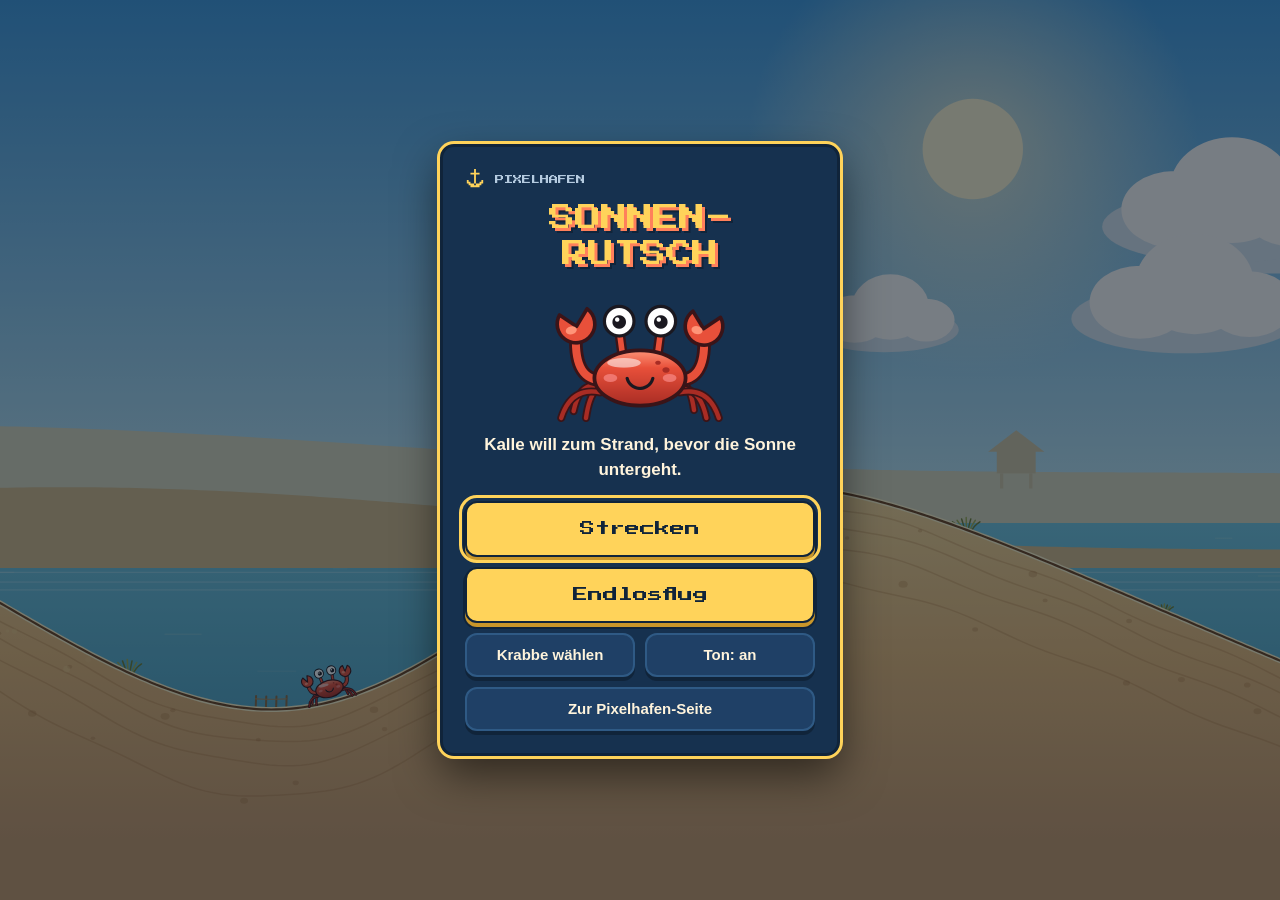
==== commit cc8d76b4: "Hohe Flüge schweben nicht mehr: Lenken nach vorn, Schwerkraft wächst mit der Höhe Co-Authored-By: Cl" ====
--- a/index.html
+++ b/index.html
@@ -562,6 +562,13 @@
   // und fällt zunehmend, aber nicht schlagartig
   G_LUFT: 44,               // Schwerkraft im Flug (losgelassen), m/s²
   SCHWER_LUFT: 3.4,         // gedrückt in der Luft: Sinkflug mit G_LUFT × dies …
+  // Hohe Flüge sollen zügig nach vorn gehen, nicht schweben:
+  FLUG_WINKEL_MAX: 36,      // steiler als so viele Grad steigt Kalle nach dem Absprung nicht lange …
+  LENKEN_STAERKE: 3,      // … sondern wird weich nach vorn gelenkt (Anteil des Überschuss-Winkels pro Sekunde) …
+  LENKEN_ANLAUF: 0.4,       // … das Lenken setzt über so viele Sekunden nach dem Absprung weich ein (kein Ruck) …
+  HOEHE_SCHWER_AB: 35,      // ab so viel Metern über dem Boden zieht die Schwerkraft zunehmend stärker …
+  HOEHE_SCHWER_BIS: 110,    // … bis sie ab dieser Höhe …
+  HOEHE_SCHWER_EXTRA: 0.6,  // … um so viel stärker ist (×1,6) – kein endloses Schweben am Gipfel
   SINKFLUG_ANLAUF: 0.1,     // … setzt in so vielen Sekunden weich ein und endet beim Loslassen sofort
 
   REIBUNG: 1.0,             // gleichmäßige Bremsung am Boden (m/s²)
@@ -597,9 +604,9 @@
 
   // Flugrufe (Spiellogik in 3c-flugrufe.js, Stimme in 6b-rufe.js). Alles in Weltkoordinaten.
   RUF: {
-    HOEHE: 100,             // gerufen wird nur, wenn Kalle wirklich so hoch über dem Absprung war (m) …
-    WEITE: 300,             // … UND schon so weit geflogen ist (m, waagerecht). Pro Flug höchstens ein Ruf.
-    YIPPIE_HOEHE: 140,      // „Yippie!“ statt „Juhu!“, wenn der Gipfel mindestens so hoch ist (m)
+    HOEHE: 90,              // gerufen wird nur, wenn Kalle wirklich so hoch über dem Absprung war (m) …
+    WEITE: 290,             // … UND schon so weit geflogen ist (m, waagerecht). Pro Flug höchstens ein Ruf.
+    YIPPIE_HOEHE: 105,      // „Yippie!“ statt „Juhu!“, wenn der Gipfel mindestens so hoch ist (m)
     ABSTAND: 15,            // Sekunden zwischen zwei Rufen mindestens (sonst entfällt der Ruf)
     BODEN_RUHE: 0.25,       // erst nach so langer stabiler Bodenzeit beginnt ein neuer Flug
   },
@@ -791,17 +798,17 @@
 //   Beides gemessen mit kalibriere.js (Testbot) und von test-logik.js geprüft.
 const STRECKEN = [
   { id: 1, gebiet: 0, name: 'Lernstrecke', laenge: 1000, L: [42, 50], A: [16, 22], steil: [0.75, 0.65], wechsel: 0.2, muster: { gross: 0.2, rampe: 0.15 }, saat: 11, zeit: 29, sterne: [22.4, 15.8], lern: true },
-  { id: 2, gebiet: 0, name: 'Dünenwellen', laenge: 1500, L: [42, 54], A: [18, 26], steil: [0.7, 0.6], wechsel: 0.3, muster: { klein: 0.15, gross: 0.15, rampe: 0.15 }, saat: 21, zeit: 41, sterne: [33.4, 25.7] },
-  { id: 3, gebiet: 0, name: 'Windkamm', laenge: 1800, L: [44, 58], A: [20, 30], steil: [0.66, 0.56], wechsel: 0.35, muster: { klein: 0.2, gross: 0.15, rampe: 0.18 }, saat: 33, zeit: 48, sterne: [40.4, 32.8] },
-  { id: 4, gebiet: 1, name: 'Palmenbucht', laenge: 2000, L: [44, 62], A: [22, 34], steil: [0.62, 0.52], wechsel: 0.35, muster: { klein: 0.2, gross: 0.18, rampe: 0.2 }, saat: 47, zeit: 51, sterne: [44.4, 37.7] },
-  { id: 5, gebiet: 1, name: 'Kokoshügel', laenge: 2200, L: [46, 66], A: [24, 36], steil: [0.6, 0.5], wechsel: 0.4, muster: { klein: 0.25, gross: 0.2, rampe: 0.18 }, saat: 58, zeit: 54, sterne: [47.4, 40.7] },
-  { id: 6, gebiet: 1, name: 'Lagunensprung', laenge: 2300, L: [48, 70], A: [24, 38], steil: [0.58, 0.48], wechsel: 0.4, muster: { klein: 0.2, gross: 0.15, rampe: 0.3 }, saat: 64, zeit: 56, sterne: [49.7, 43.4] },
-  { id: 7, gebiet: 2, name: 'Klippenpfad', laenge: 2400, L: [48, 72], A: [26, 40], steil: [0.56, 0.46], wechsel: 0.45, muster: { klein: 0.25, gross: 0.22, rampe: 0.2 }, saat: 71, zeit: 58, sterne: [51.9, 45.7] },
-  { id: 8, gebiet: 2, name: 'Brandungsfels', laenge: 2500, L: [50, 76], A: [26, 42], steil: [0.54, 0.45], wechsel: 0.5, muster: { klein: 0.28, gross: 0.22, rampe: 0.2 }, saat: 86, zeit: 60, sterne: [54.1, 48.2] },
-  { id: 9, gebiet: 2, name: 'Möwenkap', laenge: 2600, L: [52, 80], A: [28, 44], steil: [0.52, 0.44], wechsel: 0.5, muster: { klein: 0.25, gross: 0.25, rampe: 0.22 }, saat: 93, zeit: 62, sterne: [56.2, 50.5] },
-  { id: 10, gebiet: 3, name: 'Muschelbank', laenge: 2700, L: [52, 82], A: [28, 46], steil: [0.5, 0.43], wechsel: 0.55, muster: { klein: 0.3, gross: 0.22, rampe: 0.22 }, saat: 105, zeit: 67, sterne: [61.3, 55.6] },
-  { id: 11, gebiet: 3, name: 'Korallenkamm', laenge: 2800, L: [54, 86], A: [30, 48], steil: [0.5, 0.42], wechsel: 0.55, muster: { klein: 0.3, gross: 0.25, rampe: 0.22 }, saat: 117, zeit: 71, sterne: [65.4, 59.8] },
-  { id: 12, gebiet: 3, name: 'Leuchtturmlauf', laenge: 3000, L: [56, 90], A: [30, 50], steil: [0.48, 0.4], wechsel: 0.6, muster: { klein: 0.3, gross: 0.25, rampe: 0.25 }, saat: 125, zeit: 72, sterne: [67.1, 62.2] },
+  { id: 2, gebiet: 0, name: 'Dünenwellen', laenge: 1500, L: [42, 54], A: [18, 26], steil: [0.7, 0.6], wechsel: 0.3, muster: { klein: 0.15, gross: 0.15, rampe: 0.15 }, saat: 21, zeit: 37, sterne: [31.2, 25.4] },
+  { id: 3, gebiet: 0, name: 'Windkamm', laenge: 1800, L: [44, 58], A: [20, 30], steil: [0.66, 0.56], wechsel: 0.35, muster: { klein: 0.2, gross: 0.15, rampe: 0.18 }, saat: 33, zeit: 44, sterne: [37.5, 31.1] },
+  { id: 4, gebiet: 1, name: 'Palmenbucht', laenge: 2000, L: [44, 62], A: [22, 34], steil: [0.62, 0.52], wechsel: 0.35, muster: { klein: 0.2, gross: 0.18, rampe: 0.2 }, saat: 47, zeit: 48, sterne: [41.7, 35.4] },
+  { id: 5, gebiet: 1, name: 'Kokoshügel', laenge: 2200, L: [46, 66], A: [24, 36], steil: [0.6, 0.5], wechsel: 0.4, muster: { klein: 0.25, gross: 0.2, rampe: 0.18 }, saat: 58, zeit: 52, sterne: [45.4, 38.8] },
+  { id: 6, gebiet: 1, name: 'Lagunensprung', laenge: 2300, L: [48, 70], A: [24, 38], steil: [0.58, 0.48], wechsel: 0.4, muster: { klein: 0.2, gross: 0.15, rampe: 0.3 }, saat: 64, zeit: 52, sterne: [46.1, 40.2] },
+  { id: 7, gebiet: 2, name: 'Klippenpfad', laenge: 2400, L: [48, 72], A: [26, 40], steil: [0.56, 0.46], wechsel: 0.45, muster: { klein: 0.25, gross: 0.22, rampe: 0.2 }, saat: 71, zeit: 56, sterne: [50.3, 44.6] },
+  { id: 8, gebiet: 2, name: 'Brandungsfels', laenge: 2500, L: [50, 76], A: [26, 42], steil: [0.54, 0.45], wechsel: 0.5, muster: { klein: 0.28, gross: 0.22, rampe: 0.2 }, saat: 86, zeit: 55, sterne: [49.7, 44.4] },
+  { id: 9, gebiet: 2, name: 'Möwenkap', laenge: 2600, L: [52, 80], A: [28, 44], steil: [0.52, 0.44], wechsel: 0.5, muster: { klein: 0.25, gross: 0.25, rampe: 0.22 }, saat: 93, zeit: 58, sterne: [52.7, 47.5] },
+  { id: 10, gebiet: 3, name: 'Muschelbank', laenge: 2700, L: [52, 82], A: [28, 46], steil: [0.5, 0.43], wechsel: 0.55, muster: { klein: 0.3, gross: 0.22, rampe: 0.22 }, saat: 105, zeit: 59, sterne: [54.2, 49.4] },
+  { id: 11, gebiet: 3, name: 'Korallenkamm', laenge: 2800, L: [54, 86], A: [30, 48], steil: [0.5, 0.42], wechsel: 0.55, muster: { klein: 0.3, gross: 0.25, rampe: 0.22 }, saat: 117, zeit: 63, sterne: [58.1, 53.1] },
+  { id: 12, gebiet: 3, name: 'Leuchtturmlauf', laenge: 3000, L: [56, 90], A: [30, 50], steil: [0.48, 0.4], wechsel: 0.6, muster: { klein: 0.3, gross: 0.25, rampe: 0.25 }, saat: 125, zeit: 65, sterne: [60.5, 56.1] },
 ];
 
 
@@ -891,18 +898,18 @@
 // Vorab berechnete Muscheln je Strecke: [x, y, gold, linie]. NICHT von Hand ändern –
 // erzeugt mit: node quelle/werkzeug-muscheln.js (nach Änderungen an Physik oder Strecken)
 const MUSCHELN = {
-  1: [[665.19,27.36,0,1],[669.22,25.92,0,1],[673.24,24.37,0,1],[677.15,22.80,0,1],[681.06,21.20,0,1],[684.96,19.57,0,1],[1221.01,31.27,0,2],[1225.03,29.68,0,2],[1228.94,28.07,0,2],[1232.85,26.43,0,2],[1236.75,24.76,0,2],[1667.47,24.18,0,3],[1671.31,22.35,0,3],[1675.13,20.38,0,3],[1678.84,18.37,0,3],[1682.55,16.32,1,3]],
-  2: [[282.00,29.29,0,1],[286.15,28.00,0,1],[290.19,26.57,0,1],[294.21,25.00,0,1],[298.13,23.40,0,1],[302.03,21.75,0,1],[305.94,20.07,0,1],[309.84,18.37,0,1],[992.53,3.86,0,2],[996.39,2.14,0,2],[1000.32,0.62,0,2],[1004.32,-0.56,0,2],[2081.83,36.38,0,3],[2085.97,35.16,0,3],[2090.00,33.83,0,3],[2094.02,32.40,0,3],[2098.04,30.88,0,3],[2102.05,29.30,0,3],[2105.96,27.72,0,3],[2109.86,26.12,1,3]],
-  3: [[268.07,37.35,0,1],[272.23,36.31,0,1],[276.37,35.07,0,1],[280.40,33.71,0,1],[284.42,32.25,0,1],[288.43,30.72,0,1],[883.71,33.30,0,2],[887.63,31.62,0,2],[891.53,29.88,0,2],[895.44,28.11,0,2],[899.34,26.32,0,2],[903.25,24.52,0,2],[907.15,22.72,0,2],[911.05,20.91,0,2],[1431.00,33.45,0,3],[1435.01,31.97,0,3],[1439.03,30.41,0,3],[1443.04,28.81,0,3],[1446.94,27.21,0,3],[1450.85,25.59,1,3],[2375.36,12.41,0,4],[2379.35,10.98,0,4],[2383.33,9.62,0,4],[2387.31,8.35,0,4],[2391.38,7.15,0,4],[2738.42,23.82,0,5],[2742.45,22.38,0,5],[2746.47,20.86,0,5],[2750.48,19.26,0,5],[2754.39,17.67,0,5],[3065.20,31.57,0,6],[3069.20,29.97,0,6],[3073.11,28.38,0,6],[3077.01,26.77,0,6],[3080.92,25.14,0,6],[3084.82,23.51,0,6],[3088.72,21.87,0,6],[3092.62,20.23,1,6]],
-  4: [[395.73,34.85,0,1],[399.78,33.26,0,1],[403.72,31.53,0,1],[407.54,29.72,0,1],[411.36,27.82,0,1],[415.17,25.85,0,1],[418.97,23.84,0,1],[1028.34,49.77,0,2],[1032.38,48.22,0,2],[1036.31,46.54,0,2],[1040.23,44.74,0,2],[1044.05,42.91,0,2],[1047.86,41.02,0,2],[1051.67,39.09,0,2],[1481.38,33.85,0,3],[1485.43,32.48,0,3],[1489.46,30.93,0,3],[1493.39,29.30,0,3],[1497.30,27.60,1,3],[2033.97,27.71,0,4],[2038.00,26.39,0,4],[2042.03,24.94,0,4],[2046.05,23.40,0,4],[2050.06,21.81,0,4],[2053.96,20.21,0,4],[2057.87,18.59,0,4],[2592.86,38.33,0,5],[2597.01,37.30,0,5],[2601.15,36.08,0,5],[2605.18,34.76,0,5],[2609.20,33.33,0,5],[2613.22,31.82,0,5],[3160.62,9.04,0,6],[3164.59,7.75,0,6],[3168.65,6.59,1,6],[3401.63,50.09,0,7],[3405.79,48.97,0,7],[3409.84,47.66,0,7],[3413.88,46.15,0,7],[3417.82,44.51,0,7],[3421.75,42.73,0,7],[3425.57,40.88,0,7]],
-  5: [[302.94,40.48,0,1],[306.89,38.83,0,1],[310.82,37.00,0,1],[314.64,35.10,0,1],[318.45,33.12,0,1],[322.26,31.08,0,1],[1366.26,40.66,0,2],[1370.40,39.58,0,2],[1374.54,38.34,0,2],[1378.57,37.01,0,2],[1382.59,35.57,0,2],[1386.60,34.06,0,2],[2226.57,56.16,0,3],[2230.50,54.36,0,3],[2234.33,52.47,0,3],[2238.15,50.45,0,3],[2241.87,48.41,0,3],[2245.58,46.31,0,3],[2249.28,44.15,1,3],[2536.06,16.37,0,4],[2540.09,14.86,0,4],[2544.01,13.29,0,4],[2547.92,11.68,0,4],[2551.82,10.04,0,4],[2555.72,8.41,0,4],[2856.69,14.20,0,5],[2860.57,12.38,0,5],[2864.44,10.68,0,5],[2868.40,9.11,0,5],[2872.34,7.76,0,5],[2876.36,6.68,0,5],[3160.04,13.31,0,6],[3163.76,11.47,0,6],[3167.62,10.05,1,6]],
-  6: [[291.11,48.63,0,1],[294.96,46.75,0,1],[298.79,44.70,0,1],[302.50,42.60,0,1],[306.22,40.43,0,1],[746.63,35.14,0,2],[750.67,33.68,0,2],[754.60,32.11,0,2],[758.52,30.43,0,2],[762.44,28.66,0,2],[766.35,26.84,0,2],[770.15,25.03,0,2],[1055.40,40.40,0,3],[1059.54,39.38,0,3],[1063.68,38.20,0,3],[1067.81,36.88,0,3],[1071.83,35.50,0,3],[1075.84,34.03,1,3],[1515.17,42.85,0,4],[1519.31,41.84,0,4],[1523.45,40.66,0,4],[1527.58,39.36,0,4],[1531.60,37.98,0,4],[2001.45,25.63,0,5],[2005.25,23.72,0,5],[2009.04,21.80,0,5],[2012.83,19.93,0,5],[2016.61,18.14,0,5],[2020.47,16.45,0,5],[2024.38,15.02,0,5],[2373.62,64.60,0,6],[2377.24,62.37,0,6],[2380.86,60.04,0,6],[2384.37,57.71,0,6],[2387.88,55.33,0,6],[2391.38,52.91,0,6],[2394.89,50.46,1,6],[3109.93,38.50,0,7],[3113.56,36.16,0,7],[3117.08,33.75,0,7],[3120.59,31.27,0,7],[3124.10,28.74,0,7],[3127.50,26.27,0,7],[3826.65,16.00,0,8],[3830.64,14.46,0,8],[3834.62,12.98,0,8],[3838.61,11.57,0,8],[3842.58,10.25,0,8],[3846.65,9.01,0,8],[3850.72,7.91,0,8]],
-  7: [[416.74,49.00,0,1],[420.89,47.97,0,1],[425.03,46.76,0,1],[429.06,45.43,0,1],[433.09,43.99,0,1],[437.10,42.47,0,1],[441.11,40.89,0,1],[1048.39,13.48,0,2],[1052.32,11.63,0,2],[1056.13,9.75,0,2],[1059.93,7.85,0,2],[1063.73,5.95,0,2],[1067.52,4.09,0,2],[1512.08,54.20,0,3],[1516.24,52.98,0,3],[1520.28,51.59,0,3],[1524.31,50.05,0,3],[1528.23,48.43,0,3],[1532.15,46.72,0,3],[1536.06,44.93,1,3],[2213.66,47.02,0,4],[2217.82,45.74,0,4],[2221.86,44.29,0,4],[2225.89,42.68,0,4],[2229.81,41.00,0,4],[3523.14,38.87,0,5],[3527.30,37.82,0,5],[3531.44,36.58,0,5],[3535.47,35.23,0,5],[3539.49,33.78,0,5],[3543.50,32.25,0,5],[4026.62,10.04,0,6],[4030.69,8.80,0,6],[4034.76,7.69,1,6]],
-  8: [[902.70,63.07,0,1],[906.22,60.64,0,1],[909.64,58.16,0,1],[913.05,55.59,0,1],[916.46,52.96,0,1],[919.87,50.29,0,1],[1623.42,46.15,0,2],[1626.76,43.32,0,2],[1629.98,40.39,0,2],[1633.10,37.40,0,2],[1636.11,34.41,0,2],[1639.12,31.36,0,2],[1642.12,28.29,0,2],[2612.91,34.83,0,3],[2617.07,33.70,0,3],[2621.20,32.39,0,3],[2625.23,30.98,0,3],[2629.25,29.48,1,3],[3280.76,29.21,0,4],[3284.65,27.48,0,4],[3288.55,25.76,0,4],[3292.45,24.05,0,4],[3296.35,22.35,0,4],[3300.24,20.68,0,4],[3304.13,19.02,0,4],[3308.03,17.40,0,4],[3838.76,74.34,0,5],[3842.91,73.33,0,5],[3847.04,72.16,0,5],[3851.17,70.86,0,5],[3855.20,69.47,0,5],[3859.22,67.99,0,5],[3863.23,66.42,0,5],[3867.15,64.83,0,5]],
-  9: [[304.31,39.86,0,1],[308.35,38.53,0,1],[312.39,37.04,0,1],[316.31,35.46,0,1],[320.23,33.79,0,1],[324.14,32.04,0,1],[927.03,67.44,0,2],[931.18,66.21,0,2],[935.23,64.79,0,2],[939.26,63.21,0,2],[943.19,61.52,0,2],[1738.51,47.25,0,3],[1742.64,46.25,0,3],[1746.78,45.11,0,3],[1750.90,43.84,0,3],[1754.92,42.52,0,3],[1758.94,41.11,1,3],[2099.04,21.58,0,4],[2103.19,20.26,0,4],[2107.22,18.80,0,4],[2111.24,17.24,0,4],[2115.15,15.66,0,4],[2119.06,14.04,0,4],[2794.65,18.45,0,5],[2798.53,16.76,0,5],[2802.42,15.14,0,5],[2806.30,13.58,0,5],[2810.28,12.08,0,5],[3334.98,35.69,0,6],[3339.03,34.25,0,6],[3342.96,32.67,0,6],[3346.88,30.99,0,6],[3350.79,29.25,0,6],[3354.70,27.46,0,6],[3358.60,25.66,1,6],[3995.01,43.16,0,7],[3998.51,40.75,0,7],[4002.01,38.35,0,7],[4005.50,35.96,0,7],[4009.00,33.59,0,7],[4012.49,31.25,0,7],[4016.09,28.88,0,7],[4644.70,36.10,0,8],[4648.29,33.78,0,8],[4651.87,31.53,0,8],[4655.46,29.36,0,8],[4659.14,27.23,0,8]],
-  10: [[331.05,38.72,0,1],[334.69,36.31,0,1],[338.21,33.81,0,1],[341.63,31.26,0,1],[345.04,28.64,0,1],[348.44,25.98,0,1],[351.74,23.38,0,1],[355.13,20.73,0,1],[983.41,41.21,0,2],[987.31,39.55,0,2],[991.22,37.89,0,2],[995.12,36.21,0,2],[999.02,34.53,0,2],[1002.92,32.85,0,2],[1369.22,60.97,0,3],[1373.13,59.28,0,3],[1377.04,57.52,0,3],[1380.95,55.72,0,3],[1384.76,53.92,0,3],[1388.57,52.09,1,3],[2088.43,19.94,0,4],[2092.13,17.83,0,4],[2095.82,15.77,0,4],[2099.59,13.75,0,4],[2103.35,11.88,0,4],[2432.63,41.58,0,5],[2436.77,40.45,0,5],[2440.90,39.18,0,5],[2444.92,37.83,0,5],[2448.94,36.39,0,5],[2452.95,34.88,0,5],[2456.96,33.32,0,5],[3004.96,83.82,0,6],[3008.81,81.83,0,6],[3012.54,79.70,0,6],[3016.17,77.47,0,6],[3019.79,75.12,0,6],[3023.30,72.74,0,6],[3026.81,70.29,0,6],[3030.32,67.79,1,6],[3728.10,71.83,0,7],[3732.26,70.70,0,7],[3736.30,69.38,0,7],[3740.34,67.89,0,7],[3744.27,66.30,0,7],[3748.19,64.59,0,7],[4423.84,37.22,0,8],[4427.99,36.19,0,8],[4432.13,34.97,0,8],[4436.16,33.63,0,8],[4440.19,32.19,0,8]],
-  11: [[673.05,50.18,0,1],[677.00,48.55,0,1],[680.94,46.72,0,1],[684.77,44.80,0,1],[688.59,42.76,0,1],[692.30,40.70,0,1],[696.01,38.58,0,1],[1949.89,27.66,0,2],[1954.05,26.53,0,2],[1958.19,25.21,0,2],[1962.21,23.78,0,2],[1966.23,22.26,0,2],[2594.57,9.80,0,3],[2598.53,8.35,0,3],[2602.57,7.07,1,3],[2832.88,51.31,0,4],[2836.79,49.66,0,4],[2840.70,47.95,0,4],[2844.61,46.21,0,4],[2848.51,44.43,0,4],[2852.42,42.62,0,4],[2856.32,40.80,0,4],[3277.83,93.77,0,5],[3281.85,92.36,0,5],[3285.87,90.87,0,5],[3289.88,89.31,0,5],[3293.80,87.73,0,5],[3297.71,86.10,0,5],[4411.38,87.95,0,6],[4415.44,86.36,0,6],[4419.38,84.59,0,6],[4423.21,82.69,0,6],[4427.04,80.66,1,6]],
-  12: [[357.92,46.87,0,1],[362.06,45.86,0,1],[366.19,44.69,0,1],[370.32,43.40,0,1],[374.34,42.03,0,1],[378.36,40.58,0,1],[382.37,39.07,0,1],[386.38,37.51,0,1],[865.81,25.46,0,2],[869.72,23.84,0,2],[873.62,22.21,0,2],[877.52,20.57,0,2],[881.42,18.94,0,2],[885.32,17.31,0,2],[1542.91,30.20,0,3],[1547.06,29.05,0,3],[1551.19,27.73,0,3],[1555.21,26.31,0,3],[1559.23,24.81,0,3],[1563.24,23.24,1,3],[2027.05,36.35,0,4],[2031.18,35.08,0,4],[2035.21,33.72,0,4],[2039.23,32.27,0,4],[2043.24,30.74,0,4],[2047.25,29.16,0,4],[2051.16,27.59,0,4],[2392.02,43.26,0,5],[2396.17,42.24,0,5],[2400.30,41.04,0,5],[2404.33,39.74,0,5],[2408.35,38.33,0,5],[2836.92,67.93,0,6],[2840.43,65.57,0,6],[2843.93,63.20,0,6],[2847.43,60.83,0,6],[2850.93,58.46,0,6],[2854.43,56.09,1,6],[3298.23,21.79,0,7],[3301.93,19.69,0,7],[3305.62,17.61,0,7],[3309.32,15.56,0,7],[3313.01,13.56,0,7],[3316.80,11.56,0,7],[3775.13,47.24,0,8],[3779.03,45.65,0,8],[3782.93,44.05,0,8],[3786.84,42.44,0,8],[3790.74,40.82,0,8],[3794.64,39.19,0,8],[3798.54,37.56,0,8],[4498.43,70.77,0,9],[4502.37,69.11,0,9],[4506.31,67.26,0,9],[4510.13,65.32,0,9],[4513.85,63.31,0,9],[4517.57,61.22,1,9],[5184.38,44.68,0,10],[5188.42,43.12,0,10],[5192.35,41.44,0,10],[5196.27,39.66,0,10],[5200.08,37.83,0,10],[5203.90,35.94,0,10],[5207.70,34.01,0,10],[5211.51,32.03,0,10]],
+  1: [[665.68,27.20,0,1],[669.70,25.74,0,1],[673.72,24.18,0,1],[677.63,22.61,0,1],[681.54,21.00,0,1],[685.44,19.37,0,1],[944.24,37.99,0,2],[948.28,36.66,0,2],[952.32,35.16,0,2],[956.33,33.55,0,2],[960.25,31.93,0,2],[1228.42,28.28,0,3],[1232.33,26.64,0,3],[1236.24,24.98,0,3],[1240.14,23.31,0,3],[1244.04,21.63,1,3],[1664.81,25.34,0,4],[1668.75,23.59,0,4],[1672.58,21.71,0,4],[1676.41,19.70,0,4],[1680.12,17.67,0,4],[1683.82,15.62,0,4],[1687.51,13.58,0,4],[1691.20,11.60,0,4]],
+  2: [[281.97,29.30,0,1],[286.12,28.01,0,1],[290.16,26.58,0,1],[294.18,25.02,0,1],[298.09,23.42,0,1],[302.00,21.77,0,1],[305.91,20.08,0,1],[309.81,18.38,0,1],[678.97,25.41,0,2],[683.11,24.13,0,2],[687.14,22.73,0,2],[691.16,21.22,0,2],[695.18,19.63,0,2],[699.09,18.04,0,2],[702.99,16.42,0,2],[1787.28,34.91,0,3],[1791.41,33.60,0,3],[1795.44,32.18,0,3],[1799.46,30.67,0,3],[1803.47,29.09,0,3],[1807.38,27.51,0,3],[1811.28,25.90,0,3],[1815.19,24.27,1,3],[2369.24,22.08,0,4],[2373.25,20.48,0,4],[2377.16,18.88,0,4],[2381.06,17.26,0,4],[2384.97,15.63,0,4],[2388.87,13.99,0,4],[2392.77,12.35,0,4],[2396.66,10.73,0,4],[2639.58,23.33,0,5],[2643.41,21.50,0,5],[2647.23,19.54,0,5],[2650.95,17.55,0,5],[2654.65,15.50,0,5],[2658.35,13.46,0,5],[2662.04,11.45,0,5],[2665.83,9.45,0,5]],
+  3: [[267.95,37.38,0,1],[272.11,36.34,0,1],[276.25,35.10,0,1],[280.28,33.75,0,1],[284.30,32.30,0,1],[288.32,30.77,0,1],[871.83,37.88,0,2],[875.87,36.45,0,2],[879.89,34.89,0,2],[883.81,33.26,0,2],[887.72,31.57,0,2],[891.63,29.84,0,2],[895.54,28.07,0,2],[899.44,26.28,0,2],[1280.49,38.24,0,3],[1284.32,36.26,0,3],[1288.04,34.20,0,3],[1291.75,32.06,0,3],[1295.46,29.89,0,3],[1299.16,27.70,1,3],[2083.44,48.72,0,4],[2087.49,47.42,0,4],[2091.52,45.94,0,4],[2095.55,44.34,0,4],[2099.47,42.67,0,4],[2473.86,43.67,0,5],[2477.80,42.01,0,5],[2481.72,40.22,0,5],[2485.54,38.38,0,5],[2489.35,36.47,0,5],[2882.03,32.89,0,6],[2886.18,31.86,0,6],[2890.32,30.64,0,6],[2894.35,29.31,0,6],[2898.37,27.87,0,6],[2902.39,26.36,0,6],[2906.40,24.78,0,6],[2910.31,23.21,1,6]],
+  4: [[293.02,21.38,0,1],[296.82,19.47,0,1],[300.62,17.56,0,1],[304.42,15.66,0,1],[308.22,13.77,0,1],[312.01,11.90,0,1],[315.80,10.07,0,1],[521.05,33.23,0,2],[525.20,32.01,0,2],[529.24,30.62,0,2],[533.27,29.10,0,2],[537.19,27.51,0,2],[541.10,25.85,0,2],[545.01,24.13,0,2],[882.61,46.07,0,3],[886.54,44.42,0,3],[890.47,42.63,0,3],[894.29,40.80,0,3],[898.10,38.90,1,3],[1628.58,41.92,0,4],[1632.73,40.73,0,4],[1636.76,39.38,0,4],[1640.79,37.91,0,4],[1644.81,36.33,0,4],[1648.72,34.72,0,4],[1652.63,33.05,0,4],[1939.43,32.81,0,5],[1943.36,31.15,0,5],[1947.27,29.39,0,5],[1951.18,27.57,0,5],[1954.99,25.78,0,5],[1958.79,23.97,0,5],[2172.14,53.18,0,6],[2176.19,51.88,0,6],[2180.23,50.37,0,6],[2184.17,48.74,0,6],[2188.09,46.98,0,6],[2191.91,45.17,0,6],[2195.73,43.28,1,6],[2926.37,34.03,0,7],[2930.52,32.90,0,7],[2934.66,31.59,0,7],[2938.68,30.18,0,7],[2942.70,28.68,0,7],[2946.72,27.11,0,7],[2950.62,25.54,0,7],[2954.53,23.94,0,7],[3269.02,57.02,0,8],[3272.65,54.64,0,8],[3276.16,52.22,0,8],[3279.68,49.73,0,8],[3283.08,47.25,0,8]],
+  5: [[304.32,39.93,0,1],[308.26,38.21,0,1],[312.09,36.38,0,1],[315.90,34.45,0,1],[319.72,32.45,0,1],[323.42,30.45,0,1],[970.78,53.49,0,2],[974.82,51.95,0,2],[978.75,50.31,0,2],[982.67,48.54,0,2],[986.49,46.74,0,2],[990.30,44.87,0,2],[1368.37,40.14,0,3],[1372.51,38.97,0,3],[1376.64,37.66,0,3],[1380.66,36.27,0,3],[1384.68,34.79,0,3],[1388.69,33.25,0,3],[1392.70,31.67,1,3],[1694.86,8.81,0,4],[1698.83,7.46,0,4],[1702.88,6.25,0,4],[1932.23,38.63,0,5],[1936.37,37.40,0,5],[1940.40,36.06,0,5],[1944.42,34.62,0,5],[1948.43,33.09,0,5],[1952.44,31.51,0,5],[1956.35,29.93,0,5],[1960.25,28.32,0,5],[2391.70,43.60,0,6],[2395.73,42.06,0,6],[2399.65,40.46,0,6],[2403.56,38.78,0,6],[2407.47,37.04,0,6],[2411.38,35.26,0,6],[2415.29,33.44,1,6],[2961.20,45.74,0,7],[2965.24,44.40,0,7],[2969.28,42.91,0,7],[2973.20,41.34,0,7],[2977.12,39.67,0,7],[3377.87,51.11,0,8],[3382.02,49.95,0,8],[3386.06,48.63,0,8],[3390.09,47.14,0,8],[3394.12,45.54,0,8],[3819.20,40.48,0,9],[3823.15,38.84,0,9],[3827.09,37.00,0,9],[3830.91,35.06,0,9],[3834.63,33.06,0,9],[3838.35,30.97,0,9],[3842.05,28.84,1,9]],
+  6: [[291.94,48.24,0,1],[295.79,46.32,0,1],[299.51,44.30,0,1],[303.23,42.18,0,1],[306.94,40.00,0,1],[648.40,17.57,0,2],[652.30,15.97,0,2],[656.20,14.38,0,2],[660.19,12.79,0,2],[664.18,11.24,0,2],[668.16,9.74,0,2],[672.15,8.31,0,2],[910.56,31.07,0,3],[914.59,29.73,0,3],[918.61,28.29,0,3],[922.63,26.77,0,3],[926.64,25.19,0,3],[930.55,23.61,1,3],[1238.13,4.80,0,4],[1242.02,3.22,0,4],[1246.00,1.68,0,4],[1249.95,0.32,0,4],[1253.95,-0.78,0,4],[1515.15,42.85,0,5],[1519.30,41.84,0,5],[1523.43,40.67,0,5],[1527.56,39.36,0,5],[1531.58,37.98,0,5],[1535.60,36.52,0,5],[1539.61,35.00,0,5],[1543.62,33.43,0,5],[1893.86,40.76,0,6],[1897.50,38.47,0,6],[1901.02,36.10,0,6],[1904.52,33.67,0,6],[1908.03,31.22,0,6],[1911.52,28.77,0,6],[1915.02,26.35,1,6],[2176.66,21.95,0,7],[2180.37,19.84,0,7],[2184.07,17.71,0,7],[2187.77,15.57,0,7],[2191.46,13.46,0,7],[2195.14,11.41,0,7],[2527.69,48.19,0,8],[2531.83,47.19,0,8],[2535.96,46.04,0,8],[2540.09,44.76,0,8],[2544.11,43.42,0,8],[2548.13,42.00,0,8],[2552.14,40.52,0,8],[2556.15,38.98,0,8],[2952.53,66.22,0,9],[2956.27,64.07,0,9],[2959.90,61.83,0,9],[2963.51,59.46,0,9],[2967.03,57.07,0,9],[2970.54,54.61,0,9],[2974.05,52.10,1,9],[3371.64,27.63,0,10],[3375.65,26.10,0,10],[3379.67,24.51,0,10],[3383.57,22.93,0,10],[3387.48,21.32,0,10],[3937.65,61.18,0,11],[3941.70,59.75,0,11],[3945.64,58.16,0,11],[3949.58,56.39,0,11],[3953.41,54.52,0,11],[3957.23,52.51,0,11],[3960.95,50.45,0,11],[3964.67,48.31,0,11]],
+  7: [[271.39,35.39,0,1],[275.54,34.33,0,1],[279.68,33.08,0,1],[283.71,31.72,0,1],[287.73,30.25,0,1],[291.75,28.70,0,1],[295.76,27.11,0,1],[683.99,30.06,0,2],[688.02,28.53,0,2],[691.94,26.93,0,2],[695.85,25.26,0,2],[699.76,23.56,0,2],[959.92,19.96,0,3],[963.62,17.90,0,3],[967.32,15.84,0,3],[971.02,13.78,0,3],[974.71,11.75,0,3],[978.40,9.74,1,3],[1341.60,43.31,0,4],[1345.75,42.13,0,4],[1349.78,40.81,0,4],[1353.81,39.36,0,4],[1357.83,37.80,0,4],[1361.74,36.21,0,4],[1365.66,34.56,0,4],[1689.15,50.82,0,5],[1693.29,49.73,0,5],[1697.43,48.48,0,5],[1701.45,47.12,0,5],[1705.47,45.66,0,5],[2735.87,46.05,0,6],[2740.01,45.05,0,6],[2744.14,43.91,0,6],[2748.27,42.64,0,6],[2752.29,41.31,0,6],[2756.31,39.90,1,6],[3239.72,37.95,0,7],[3243.87,36.92,0,7],[3248.01,35.70,0,7],[3252.03,34.38,0,7],[3256.06,32.95,0,7],[3260.07,31.44,0,7],[3264.08,29.88,0,7],[3267.99,28.31,0,7],[3522.94,38.92,0,8],[3527.10,37.88,0,8],[3531.24,36.65,0,8],[3535.27,35.30,0,8],[3539.29,33.85,0,8],[3543.30,32.32,0,8],[3547.31,30.74,0,8],[3551.22,29.16,0,8]],
+  8: [[783.13,26.87,0,1],[786.53,24.28,0,1],[789.92,21.71,0,1],[793.32,19.18,0,1],[796.70,16.71,0,1],[800.19,14.25,0,1],[1139.45,38.28,0,2],[1143.61,37.24,0,2],[1147.75,36.00,0,2],[1151.78,34.65,0,2],[1155.80,33.19,0,2],[1159.81,31.65,0,2],[1163.82,30.06,0,2],[1715.64,33.17,0,3],[1719.56,31.46,0,3],[1723.47,29.69,0,3],[1727.38,27.87,0,3],[1731.28,26.04,1,3],[2049.92,28.56,0,4],[2054.08,27.45,0,4],[2058.22,26.15,0,4],[2062.24,24.74,0,4],[2066.26,23.24,0,4],[2070.27,21.67,0,4],[2074.18,20.10,0,4],[2078.09,18.49,0,4],[2371.16,42.21,0,5],[2375.10,40.50,0,5],[2378.93,38.69,0,5],[2382.75,36.78,0,5],[2386.56,34.81,0,5],[2390.36,32.79,0,5],[2394.07,30.80,0,5],[2397.77,28.79,0,5],[2630.54,28.98,0,6],[2634.55,27.39,0,6],[2638.46,25.81,0,6],[2642.36,24.20,0,6],[2646.26,22.57,0,6],[2650.17,20.93,0,6],[2654.07,19.30,1,6],[2973.66,75.61,0,7],[2977.81,74.59,0,7],[2981.95,73.39,0,7],[2985.98,72.06,0,7],[2990.01,70.61,0,7],[2994.03,69.05,0,7],[2997.95,67.43,0,7],[3437.01,74.21,0,8],[3441.14,73.22,0,8],[3445.27,72.12,0,8],[3449.39,70.91,0,8],[3453.51,69.61,0,8],[3457.53,68.26,0,8],[3461.54,66.85,0,8],[3465.55,65.38,0,8],[3838.81,74.33,0,9],[3842.96,73.32,0,9],[3847.09,72.15,0,9],[3851.22,70.84,0,9],[3855.25,69.46,0,9],[3859.27,67.97,0,9],[3863.28,66.40,0,9],[3867.20,64.81,1,9]],
+  9: [[305.25,39.57,0,1],[309.30,38.20,0,1],[313.33,36.67,0,1],[317.25,35.06,0,1],[321.17,33.37,0,1],[325.08,31.62,0,1],[652.46,55.95,0,2],[656.21,53.79,0,2],[659.83,51.51,0,2],[663.45,49.12,0,2],[666.96,46.72,0,2],[927.15,67.40,0,3],[931.31,66.17,0,3],[935.35,64.75,0,3],[939.39,63.16,0,3],[943.32,61.47,0,3],[947.24,59.67,1,3],[1308.19,54.32,0,4],[1312.33,53.32,0,4],[1316.47,52.17,0,4],[1320.60,50.89,0,4],[1324.62,49.53,0,4],[1328.64,48.10,0,4],[2104.40,19.84,0,5],[2108.43,18.34,0,5],[2112.44,16.76,0,5],[2116.35,15.16,0,5],[2120.26,13.54,0,5],[2472.11,57.99,0,6],[2476.26,56.97,0,6],[2480.40,55.75,0,6],[2484.43,54.40,0,6],[2488.46,52.93,0,6],[2492.48,51.35,0,6],[2496.40,49.73,1,6],[3002.87,46.68,0,7],[3007.01,45.66,0,7],[3011.15,44.48,0,7],[3015.28,43.17,0,7],[3019.30,41.79,0,7],[3023.31,40.34,0,7],[3027.33,38.82,0,7],[3449.87,41.04,0,8],[3454.01,40.02,0,8],[3458.15,38.85,0,8],[3462.28,37.54,0,8],[3466.30,36.16,0,8],[4206.86,30.10,0,9],[4210.76,28.46,0,9],[4214.66,26.83,0,9],[4218.56,25.19,0,9],[4222.46,23.56,0,9],[4226.35,21.93,0,9],[4230.25,20.31,0,9],[4234.15,18.70,1,9],[4584.51,72.59,0,10],[4588.56,71.02,0,10],[4592.50,69.27,0,10],[4596.34,67.39,0,10],[4600.17,65.35,0,10],[4603.89,63.22,0,10],[4607.61,60.99,0,10],[4611.23,58.72,0,10]],
+  10: [[338.47,33.62,0,1],[341.88,31.07,0,1],[345.29,28.44,0,1],[348.70,25.78,0,1],[352.00,23.18,0,1],[355.39,20.53,0,1],[358.77,17.96,0,1],[362.24,15.46,0,1],[670.49,25.03,0,2],[674.64,23.70,0,2],[678.67,22.24,0,2],[682.69,20.68,0,2],[686.60,19.09,0,2],[690.51,17.47,0,2],[953.93,51.71,0,3],[958.09,50.63,0,3],[962.23,49.36,0,3],[966.25,47.99,0,3],[970.28,46.50,0,3],[974.29,44.94,1,3],[1665.13,18.01,0,4],[1668.92,16.15,0,4],[1672.71,14.32,0,4],[1676.60,12.50,0,4],[1680.48,10.74,0,4],[1890.28,12.22,0,5],[1894.17,10.65,0,5],[1898.15,9.11,0,5],[1902.12,7.68,0,5],[1906.17,6.39,0,5],[2099.58,13.75,0,6],[2103.34,11.89,0,6],[2107.17,10.24,0,6],[2111.04,8.97,1,6],[2431.18,41.93,0,7],[2435.32,40.86,0,7],[2439.45,39.64,0,7],[2443.48,38.33,0,7],[2447.50,36.91,0,7],[2451.51,35.43,0,7],[2810.96,53.93,0,8],[2814.90,52.35,0,8],[2818.83,50.62,0,8],[2822.65,48.81,0,8],[2826.46,46.91,0,8],[3400.08,65.17,0,9],[3403.72,62.86,0,9],[3407.24,60.45,0,9],[3410.76,57.91,0,9],[3414.18,55.34,0,9],[3417.58,52.72,1,9],[3729.53,71.46,0,10],[3733.69,70.26,0,10],[3737.73,68.88,0,10],[3741.76,67.33,0,10],[3745.69,65.69,0,10],[3749.61,63.95,0,10],[4101.33,36.24,0,11],[4105.47,35.08,0,11],[4109.60,33.76,0,11],[4113.63,32.37,0,11],[4117.64,30.90,0,11],[4121.66,29.36,0,11],[4708.26,10.59,0,12],[4712.33,9.35,0,12],[4716.40,8.22,0,12],[4720.47,7.23,1,12]],
+  11: [[675.01,49.40,0,1],[678.95,47.67,0,1],[682.78,45.81,0,1],[686.60,43.83,0,1],[690.32,41.81,0,1],[694.03,39.72,0,1],[697.74,37.57,0,1],[1240.36,34.41,0,2],[1244.15,32.50,0,2],[1247.95,30.59,0,2],[1251.75,28.70,0,2],[1255.55,26.83,0,2],[1555.20,70.84,0,3],[1558.54,68.06,0,3],[1561.76,65.19,0,3],[1564.87,62.29,0,3],[1567.98,59.30,1,3],[1845.90,33.05,0,4],[1849.70,31.18,0,4],[1853.51,29.28,0,4],[1857.31,27.36,0,4],[1861.11,25.45,0,4],[1864.91,23.54,0,4],[1868.70,21.65,0,4],[1872.49,19.79,0,4],[2265.43,41.93,0,5],[2268.96,39.51,0,5],[2272.38,37.02,0,5],[2275.79,34.44,0,5],[2279.20,31.80,0,5],[2282.61,29.12,0,5],[2285.91,26.51,0,5],[2561.81,24.19,0,6],[2565.71,22.45,0,6],[2569.61,20.69,0,6],[2573.51,18.92,0,6],[2577.41,17.16,0,6],[2581.31,15.41,1,6],[3639.15,55.55,0,7],[3642.95,53.61,0,7],[3646.75,51.66,0,7],[3650.55,49.70,0,7],[3654.36,47.74,0,7],[4031.75,14.37,0,8],[4035.66,12.75,0,8],[4039.56,11.11,0,8],[4043.46,9.48,0,8],[4047.36,7.84,0,8],[4051.25,6.23,0,8],[4774.91,37.91,0,9],[4779.05,36.63,0,9],[4783.07,35.25,0,9],[4787.09,33.78,0,9],[4791.11,32.23,0,9],[4795.12,30.64,0,9],[4799.02,29.05,1,9]],
+  12: [[357.95,46.87,0,1],[362.09,45.86,0,1],[366.23,44.68,0,1],[370.36,43.38,0,1],[374.38,42.01,0,1],[378.39,40.57,0,1],[382.41,39.05,0,1],[386.42,37.49,0,1],[866.08,25.35,0,2],[869.99,23.73,0,2],[873.89,22.10,0,2],[877.79,20.46,0,2],[881.69,18.82,0,2],[885.59,17.20,0,2],[1133.30,15.60,0,3],[1137.19,14.03,0,3],[1141.18,12.47,0,3],[1145.16,10.99,0,3],[1149.13,9.62,0,3],[1153.19,8.38,1,3],[1543.57,30.03,0,4],[1547.72,28.85,0,4],[1551.75,27.54,0,4],[1555.77,26.11,0,4],[1559.79,24.60,0,4],[1902.24,71.61,0,5],[1905.26,68.51,0,5],[1908.17,65.40,0,5],[1911.07,62.21,0,5],[1913.98,58.97,0,5],[1916.78,55.81,0,5],[2222.62,42.67,0,6],[2226.66,41.27,0,6],[2230.69,39.71,0,6],[2234.61,38.09,0,6],[2238.53,36.38,0,6],[2242.44,34.61,1,6],[2559.37,47.61,0,7],[2563.52,46.60,0,7],[2567.65,45.42,0,7],[2571.78,44.11,0,7],[2575.80,42.73,0,7],[2579.82,41.27,0,7],[2583.83,39.75,0,7],[3098.02,24.68,0,8],[3101.81,22.64,0,8],[3105.61,20.64,0,8],[3109.40,18.67,0,8],[3113.19,16.74,0,8],[3116.98,14.88,0,8],[3445.60,39.45,0,9],[3448.63,36.38,0,9],[3451.54,33.25,0,9],[3454.45,30.03,0,9],[3457.35,26.79,0,9],[3460.24,23.59,0,9],[3463.12,20.51,0,9],[3466.10,17.50,1,9],[3723.23,64.87,0,10],[3727.36,63.90,0,10],[3731.49,62.82,0,10],[3735.61,61.64,0,10],[3739.73,60.37,0,10],[3743.75,59.06,0,10],[3747.76,57.69,0,10],[3751.77,56.27,0,10],[4496.68,71.43,0,11],[4500.73,69.82,0,11],[4504.67,68.05,0,11],[4508.50,66.16,0,11],[4512.32,64.15,0,11],[4516.04,62.09,0,11]],
 };
 
 // ===================================================================
@@ -1100,7 +1107,22 @@
     // Sinkflug nur bei gehaltener Taste: weicher Anlauf, beim Loslassen sofort aus.
     // Die Geschwindigkeit selbst ändert sich nie sprunghaft – nur die Kraft.
     this.sinkflug = this.halten ? Math.min(1, this.sinkflug + dt / K.SINKFLUG_ANLAUF) : 0;
-    const g = K.G_LUFT * (1 + (K.SCHWER_LUFT - 1) * this.sinkflug);
+    // Hoch über dem Boden zieht die Schwerkraft stetig stärker (weich, ohne Sprung)
+    const ueber = this.y - this.g.hoehe(this.x);
+    const hochT = Math.max(0, Math.min(1, (ueber - K.HOEHE_SCHWER_AB) / (K.HOEHE_SCHWER_BIS - K.HOEHE_SCHWER_AB)));
+    const hochAnteil = hochT * hochT * (3 - 2 * hochT);
+    const g = K.G_LUFT * (1 + K.HOEHE_SCHWER_EXTRA * hochAnteil) * (1 + (K.SCHWER_LUFT - 1) * this.sinkflug);
+    // Steiler Steigflug wird nach dem Absprung weich nach vorn gelenkt (gleiches Tempo,
+    // mehr davon nach vorn) – hohe Flüge kommen so zügig voran statt fast senkrecht zu schweben
+    if (this.vy > 0) {
+      const wMax = K.FLUG_WINKEL_MAX * Math.PI / 180, wJetzt = Math.atan2(this.vy, this.vx);
+      if (wJetzt > wMax) {
+        // Lenken proportional zum Überschuss-Winkel, setzt über LENKEN_ANLAUF s weich ein (kein Ruck)
+        const t = Math.min(1, this.flugzeit / K.LENKEN_ANLAUF), weich = t * t * (3 - 2 * t);
+        const neu = wJetzt - (wJetzt - wMax) * Math.min(1, K.LENKEN_STAERKE * weich * dt), vb = Math.hypot(this.vx, this.vy);
+        this.vx = vb * Math.cos(neu); this.vy = vb * Math.sin(neu);
+      }
+    }
     const v = Math.hypot(this.vx, this.vy);
     const w = K.LUFTWIDERSTAND_FLUG * v;
     this.vx -= w * this.vx * dt;
@@ -1269,7 +1291,7 @@
     if (!kuppe || tal[0] > lauf.ziel - 20) continue;
     // Nur Abfahrten, auf denen bei gutem Spiel wirklich gelandet wird (überflogene bleiben leer)
     const land = landungen.find(x => x > kuppe[0] && x < tal[0]);
-    if (land === undefined) continue;
+    if (land === undefined) { letzteHatte = false; continue; }   // überflogene Abfahrt ist selbst schon eine Pause
     // Bewusste Pausen: nicht jede Abfahrt, nie zwei Linien direkt hintereinander
     if (letzteHatte || r() > ML.ANTEIL) { letzteHatte = false; continue; }
     // Start: kurz vor der typischen Landestelle
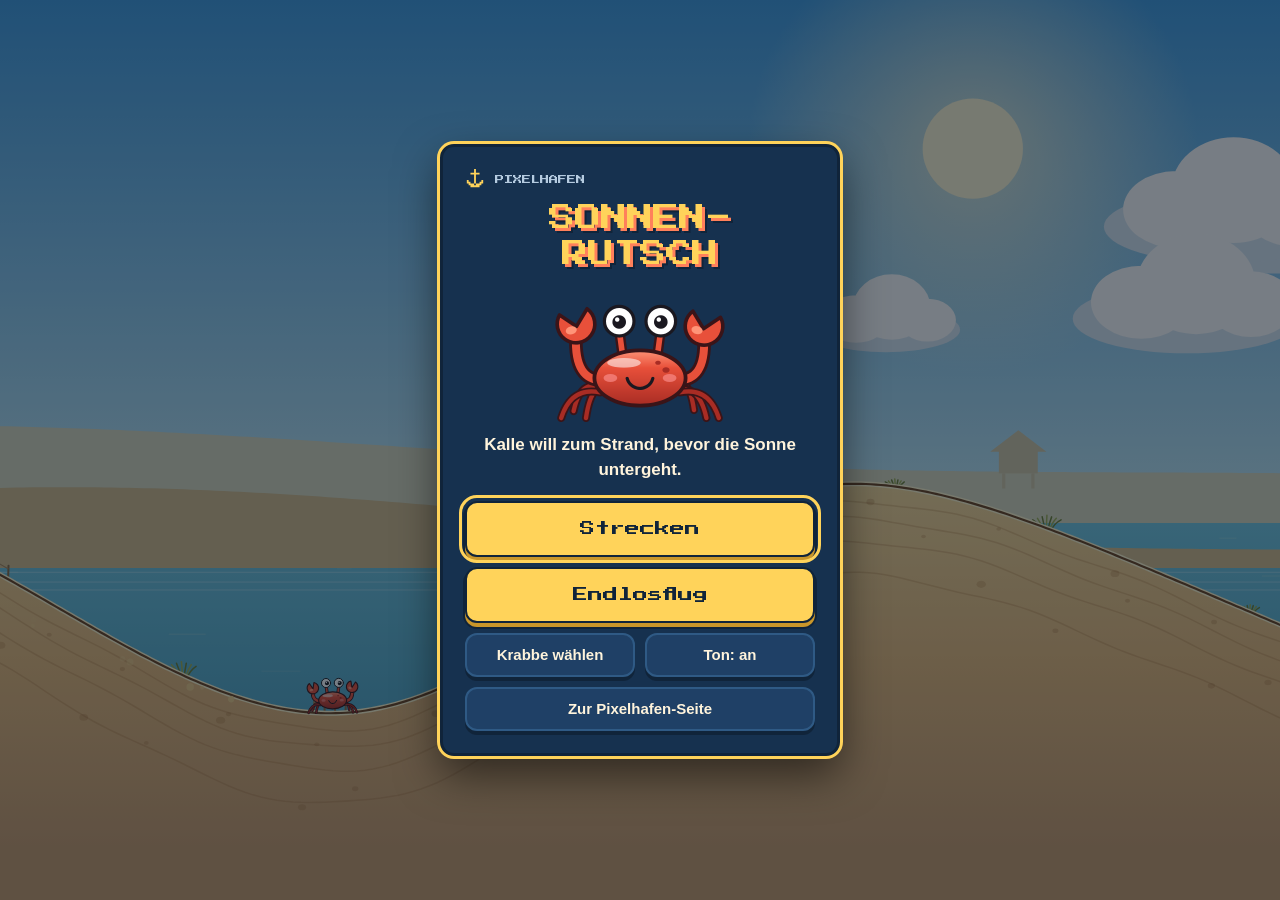
==== commit 957adf7e: "Nur Querformat auf dem Handy, Bildgröße wird jedes Bild geprüft (kein gestauchtes Bild) Co-Authored-" ====
--- a/index.html
+++ b/index.html
@@ -221,9 +221,24 @@
     .rund { width: 40px; height: 40px; }
     .tafel { padding: 18px 16px; }
   }
+  /* ---------- Nur Querformat auf Handy und Tablet ---------- */
+  #drehen { display: none; }
+  @media (orientation: portrait) and (pointer: coarse) {
+    #drehen {
+      position: fixed; inset: 0; z-index: 50;
+      display: flex; flex-direction: column; align-items: center; justify-content: center; gap: 18px;
+      padding: 24px max(16px, env(safe-area-inset-right)) 24px max(16px, env(safe-area-inset-left));
+      background: var(--bg); color: var(--text); text-align: center; touch-action: none;
+    }
+    #drehen p { margin: 0; font: 400 15px/1.6 var(--retro); color: var(--gelb); }
+    #drehen small { font-size: 15px; color: var(--muted); }
+    #drehen svg { animation: drehen 2.4s ease-in-out infinite; }
+    @keyframes drehen { 0%, 25% { transform: rotate(0); } 55%, 100% { transform: rotate(-90deg); } }
+  }
   @media (prefers-reduced-motion: reduce) {
     .btn:active { transform: none; }
     .sternreihe span { transition: none; }
+    #drehen svg { animation: none; }
   }
 
   /* ---------- Anzeige im Spiel ---------- */
@@ -358,7 +373,7 @@
     h1 { font-size: 18px; }
     .hudblock { max-width: 380px; padding: 5px 8px; gap: 4px; }
     #hudName { font-size: 12px; }
-    #erklaerung { top: 58%; padding: 10px 14px; }
+    #erklaerung { top: 58%; padding: 10px 14px; width: min(540px, calc(100% - 24px)); }
     #erklaerung ul { margin: 6px 0 4px; gap: 4px; }
     #erklaerung li { font-size: 14px; }
     #kette { top: 80px; }
@@ -414,7 +429,7 @@
       <h2 id="erklTitel">LERNSTRECKE</h2>
       <p id="erklEndlos" hidden>Flieg dem Sonnenuntergang davon! Erreiche die nächste Distanzmarke und lande sauber, um Tageslicht zu gewinnen.</p>
       <ul id="erklListe">
-        <li><i>HALT</i><span><b>Gedrückt halten:</b> Kalle läuft los, macht sich schwer und rutscht schneller bergab. Ohne Drücken trägt ihn nur sein Schwung.</span></li>
+        <li><i>HALT</i><span><b>Gedrückt halten:</b> Kalle läuft los und rutscht schwer bergab.</span></li>
         <li><i>LOS</i><span><b>Vor dem Anstieg loslassen:</b> Der Schwung trägt ihn über die Kuppe in die Luft.</span></li>
         <li id="erklZiel"><i>☀</i><span>Erreiche das Ziel, bevor die Sonne untergeht.</span></li>
         <li><i><svg width="22" height="20" aria-hidden="true"><use href="#muschel"/></svg></i><span>Sammle Muscheln – goldene zählen fünffach.</span></li>
@@ -3257,6 +3272,7 @@
   // ---------------------------------------------------------- Eingabe
   const app = {
     gedrueckt() {
+      if (hochformat.matches) return;   // Handy hochkant: Spiel ruht, bis es quer gedreht ist
       if (!halten && zustand === 'lauf') Ton.druck(lauf.boden);
       halten = true;
       if (zustand === 'bereit' && !fensterOffen()) {
@@ -3561,6 +3577,7 @@
   // ---------------------------------------------------------- Game Loop
   function rahmen(t) {
     requestAnimationFrame(rahmen);
+    groesseAktuell();
     const dt = Math.min(0.1, Math.max(0, (t - letzte) / 1000));
     letzte = t;
     if (!lauf) { zeichneMenueHintergrund(dt); return; }
@@ -3684,6 +3701,27 @@
   // Platz der Anzeige oben an die Kamera melden (Kalle soll nie dahinter fliegen)
   function randMessen() { const r = $('hud').getBoundingClientRect(), b = $('buehne').getBoundingClientRect(); Grafik.setzeRandOben(Math.max(0, r.bottom - b.top) + 6); }
   window.addEventListener('resize', () => { Grafik.groesse(); randMessen(); });
+  // Beim Drehen melden manche Handys die neue Größe erst nach dem resize-Ereignis. Darum
+  // prüft die Spielschleife die Größe jedes Bild (siehe rahmen) – nie mehr gestauchtes Bild.
+  let bildB = 0, bildH = 0;
+  function groesseAktuell() {
+    const b = leinwand.clientWidth, h = leinwand.clientHeight;
+    if (b !== bildB || h !== bildH) { bildB = b; bildH = h; Grafik.groesse(); randMessen(); }
+  }
+  // Nur Querformat: hochkant auf Touch-Geräten pausiert das Spiel und zeigt einen Hinweis
+  const hochformat = window.matchMedia('(orientation: portrait) and (pointer: coarse)');
+  function formatPruefen() {
+    if (!hochformat.matches) return;
+    Eingabe.alleLos(); halten = false;
+    if (zustand === 'lauf') pause();
+  }
+  if (hochformat.addEventListener) hochformat.addEventListener('change', formatPruefen);
+  else if (hochformat.addListener) hochformat.addListener(formatPruefen);
+  formatPruefen();
+  // Wo erlaubt (installierte App, Vollbild), das Querformat festhalten – sonst still ignorieren
+  document.addEventListener('pointerdown', () => {
+    try { const o = screen.orientation; if (o && o.lock) o.lock('landscape').catch(() => {}); } catch (e) { /* egal */ }
+  }, { once: true });
   randMessen();
   setzeZustand('menue');
   startKrabbe();
@@ -3711,5 +3749,14 @@
 })();
 
 </script>
+<div id="drehen" role="alert" aria-live="assertive">
+  <svg viewBox="0 0 64 64" width="84" height="84" aria-hidden="true">
+    <rect x="20" y="6" width="24" height="42" rx="4" fill="none" stroke="currentColor" stroke-width="3"/>
+    <path d="M14 52 A22 22 0 0 0 50 52" fill="none" stroke="#FFD35A" stroke-width="3" stroke-linecap="round"/>
+    <path d="M50 52 l-7 -1 M50 52 l1 -7" stroke="#FFD35A" stroke-width="3" stroke-linecap="round"/>
+  </svg>
+  <p>Bitte dreh dein Handy quer</p>
+  <small>Sonnenrutsch spielt man im Querformat.</small>
+</div>
 </body>
 </html>
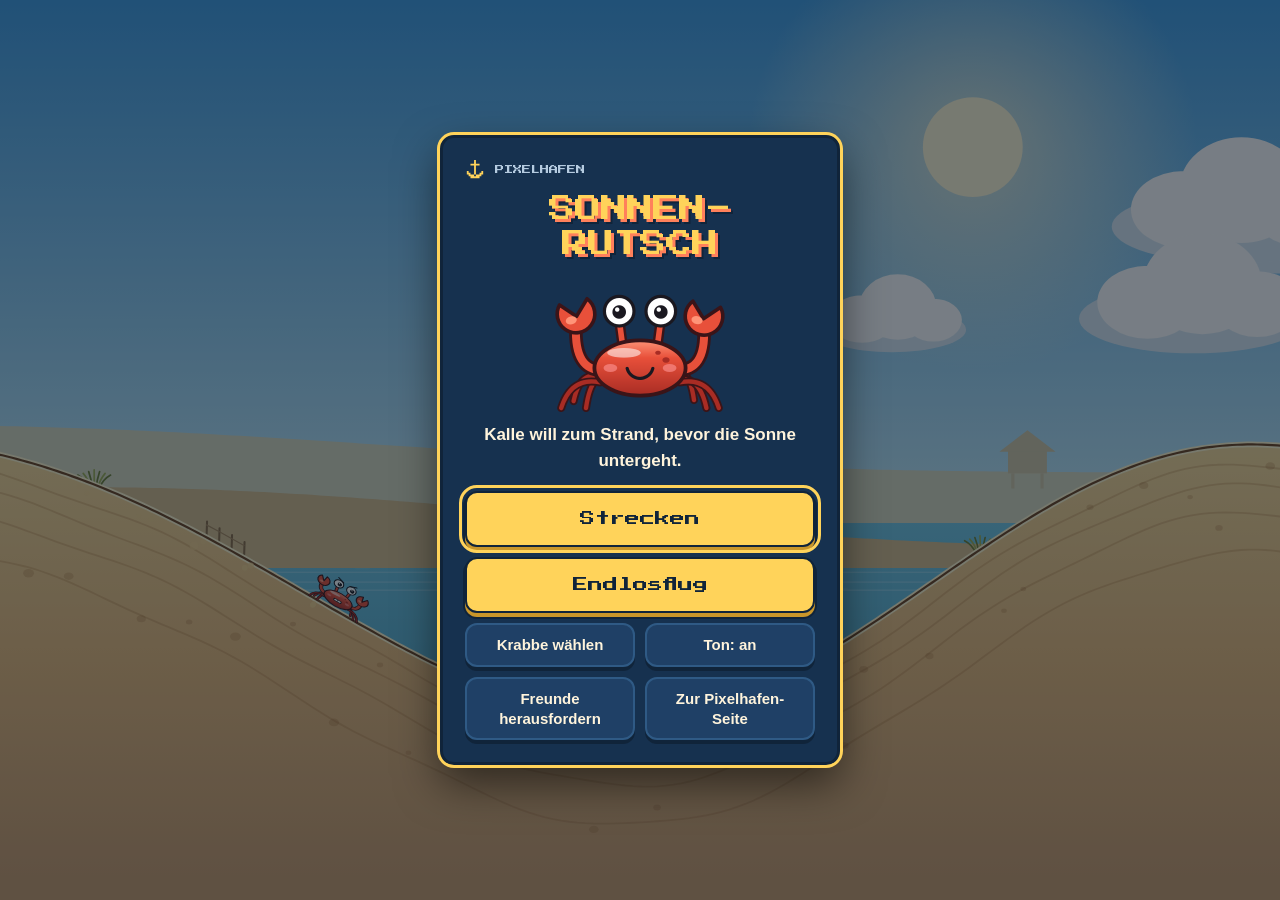
==== commit ddb4ab37: "Freunde herausfordern: Rangliste und Teilen-Link Co-Authored-By: Claude Opus 5.5 <noreply@anthropic." ====
--- a/index.html
+++ b/index.html
@@ -110,6 +110,8 @@
   h2 { font: 400 clamp(14px, 4.4vw, 17px)/1.5 var(--retro); }
   h3 { font: 400 11px/1.5 var(--retro); }
   .unterzeile { margin: 10px 0 0; font-size: 17px; font-weight: 600; text-align: center; }
+  .duell { margin: 14px 0 0; padding: 10px 12px; background: var(--surface-2); border-left: 4px solid var(--gelb); border-radius: 8px; line-height: 1.4; }
+  .duell[hidden] { display: none; }
   .spruch { margin: 10px 0 0; color: var(--tuerkis); font-size: 16px; font-style: italic; }
   .knoepfe { display: grid; gap: 10px; margin-top: 18px; }
   .knoepfe.zwei { grid-template-columns: 1fr 1fr; }
@@ -450,6 +452,7 @@
       <h1 data-titel>SONNEN-<br>RUTSCH</h1>
       <canvas id="startKrabbe" width="352" height="288" aria-hidden="true"></canvas>
       <p class="unterzeile">Kalle will zum Strand, bevor die Sonne untergeht.</p>
+      <p class="duell" id="startDuell" hidden></p>
       <div class="knoepfe">
         <button class="btn main" id="spielenKnopf" type="button">Strecken</button>
         <button class="btn main" id="endlosKnopf" type="button">Endlosflug</button>
@@ -458,7 +461,10 @@
           <button class="btn klein" id="krabbeWahlKnopf" type="button">Krabbe wählen</button>
           <button class="btn klein js-ton" type="button" aria-pressed="true">Ton: an</button>
         </div>
-        <a class="btn klein" href="https://moje9328.github.io/spiele/">Zur Pixelhafen-Seite</a>
+        <div class="knoepfe zwei" style="margin-top:0">
+          <button class="btn klein" id="freundeKnopf" type="button">Freunde herausfordern</button>
+          <a class="btn klein" href="https://moje9328.github.io/spiele/">Zur Pixelhafen-Seite</a>
+        </div>
       </div>
     </section>
 
@@ -529,8 +535,10 @@
         <div><dt>Rekord Punkte</dt><dd id="enRekordPunkte">0</dd></div>
       </dl>
       <p class="hervor" id="enNeu" hidden>NEUER REKORD!</p>
+      <p class="hinweistext" id="enDuell"></p>
       <div class="knoepfe">
         <button class="btn main" id="endlosNochmal" type="button">Sofort nochmal</button>
+        <button class="btn klein" id="endlosFreunde" type="button">Freunde herausfordern</button>
         <button class="btn klein" id="endlosMenue" type="button">Zum Menü</button>
       </div>
     </section>
@@ -3153,6 +3161,343 @@
 })();
 
 // ===================================================================
+// PIXELHAFEN · FREUNDE HERAUSFORDERN
+// Gemeinsamer Baustein für die Pixelhafen-Spiele: eigene Rangliste mit Freunden
+// und ein Link zum Teilen. Ohne Server und ohne Anmeldung: Name, Punkte, Level
+// und Stufe stehen im Link (#name=…&punkte=…&level=…&stufe=…). Wer den Link
+// öffnet, hat den Freund danach in seiner Liste. Alles bleibt auf dem Gerät.
+//
+// Benutzung:
+//   const duell = PixelDuell.erstelle({
+//     spiel: 'Froschsprung',                       // Name im Text
+//     adresse: 'https://moje9328.github.io/froschsprung/',
+//     schluessel: 'pixelhafen.froschsprung.freunde',
+//     stand: stufe => ({ punkte: 123, level: 4 }),  // eigener Rekord (für die Stufe)
+//     // freiwillig:
+//     stufen: { leicht: 'Leicht', normal: 'Normal' }, stufe: () => 'normal',
+//     beiStufe: stufe => {…},                       // Link kam mit einer Stufe
+//     levelWort: 'Level', einheit: 'Punkte', wasText: 'deinen Rekord',
+//     beiZu: () => {…},                             // Fenster wurde geschlossen
+//     erklaerung: 'Gezählt werden …',               // Satz unter der Überschrift
+//   });
+//   duell.oeffne();              // Fenster mit Rangliste und Teilen
+//   duell.offen                  // Herausforderung aus dem Link oder null
+//   duell.startText()            // Satz für den Startbildschirm (oder '')
+//   duell.endText(punkte)        // Satz für den Ende-Bildschirm
+// ===================================================================
+
+const PixelDuell = (() => {
+  const zahl = n => Math.floor(Number(n) || 0).toLocaleString('de-DE');
+
+  function reinerName(text) {
+    // Nur sichtbare Zeichen und nicht zu lang: Der Name kommt aus einem fremden Link
+    const sauber = String(text == null ? '' : text).normalize('NFC').replace(/[\p{C}<>]/gu, '').trim();
+    return Array.from(sauber).slice(0, 12).join('');
+  }
+
+  function lager() { try { return window.localStorage || null; } catch (e) { return null; } }
+
+  let stilDa = false;
+  function stil() {
+    if (stilDa) return;
+    stilDa = true;
+    const css = document.createElement('style');
+    css.textContent = `
+.pxd { position: fixed; inset: 0; z-index: 2147483000; display: grid; place-items: center; padding: max(12px, env(safe-area-inset-top)) 12px max(12px, env(safe-area-inset-bottom));
+  background: rgba(4, 8, 24, 0.78); -webkit-backdrop-filter: blur(3px); backdrop-filter: blur(3px);
+  touch-action: auto; -webkit-user-select: none; user-select: none; overflow-y: auto; overscroll-behavior: contain;
+  font: 16px/1.45 -apple-system, BlinkMacSystemFont, 'Segoe UI', Roboto, Helvetica, Arial, sans-serif; color: #eef3ff; text-align: left; }
+.pxd[hidden] { display: none; }
+.pxd * { box-sizing: border-box; }
+.pxd-tafel { width: min(100%, 420px); max-height: calc(100dvh - 24px); overflow-y: auto; padding: 20px 18px 18px; background: #101d45; border: 2px solid #2b4183; border-radius: 16px; box-shadow: 0 16px 50px rgba(0,0,0,0.55); }
+.pxd h2 { margin: 0 0 4px; color: #f2b84b; font: 16px/1.4 'Press Start 2P', 'Courier New', monospace; letter-spacing: 0; }
+.pxd p { margin: 8px 0 0; }
+.pxd .pxd-klein { color: #aab7da; font-size: 13px; line-height: 1.4; }
+.pxd .pxd-duell { margin: 12px 0 0; padding: 10px 12px; background: #182a5c; border-left: 4px solid #f2b84b; border-radius: 8px; }
+.pxd .pxd-duell:empty { display: none; }
+.pxd .pxd-stufen { display: flex; gap: 4px; margin: 14px 0 0; padding: 4px; background: #0a1330; border-radius: 12px; }
+.pxd .pxd-stufen[hidden] { display: none; }
+.pxd .pxd-stufen button { flex: 1 1 0; min-height: 40px; padding: 6px 4px; color: #aab7da; background: transparent; border: 0; border-radius: 9px; font-weight: 600; font-size: 14px; line-height: 1.2; font-family: inherit; cursor: pointer; }
+.pxd .pxd-stufen button[aria-pressed="true"] { color: #eef3ff; background: #182a5c; box-shadow: 0 1px 2px rgba(0,0,0,0.3); }
+.pxd ol { display: grid; gap: 6px; margin: 14px 0 0; padding: 0; list-style: none; }
+.pxd li { display: flex; align-items: center; gap: 10px; min-height: 44px; padding: 4px 4px 4px 12px; background: #182a5c; border-radius: 10px; }
+.pxd li.pxd-ich { box-shadow: inset 0 0 0 2px #f2b84b; }
+.pxd .pxd-platz { flex: none; width: 22px; color: #aab7da; font: 10px/1 'Press Start 2P', 'Courier New', monospace; }
+.pxd .pxd-wer { flex: 1 1 auto; min-width: 0; overflow: hidden; font-weight: 600; text-overflow: ellipsis; white-space: nowrap; }
+.pxd .pxd-wer small { display: block; color: #aab7da; font-weight: 400; font-size: 12px; }
+.pxd .pxd-wie { flex: none; font: 11px/1 'Press Start 2P', 'Courier New', monospace; font-variant-numeric: tabular-nums; }
+.pxd .pxd-weg, .pxd .pxd-leer { flex: none; width: 36px; height: 36px; }
+.pxd .pxd-weg { padding: 0; color: #aab7da; background: transparent; border: 0; border-radius: 8px; font-size: 20px; line-height: 1; cursor: pointer; }
+.pxd .pxd-weg:hover { color: #eef3ff; background: #101d45; }
+.pxd label { display: grid; gap: 6px; margin: 16px 0 0; font-weight: 600; }
+.pxd input { width: 100%; min-height: 46px; padding: 10px 12px; color: #eef3ff; background: #0a1330; border: 1px solid #2b4183; border-radius: 10px; font-size: 16px; line-height: 1.3; font-family: inherit; -webkit-user-select: text; user-select: text; touch-action: auto; }
+.pxd input[hidden] { display: none; }
+.pxd .pxd-status { min-height: 22px; margin: 10px 0 0; color: #f2b84b; font-weight: 600; }
+.pxd .pxd-status:empty { display: none; }
+.pxd .pxd-knoepfe { display: grid; gap: 8px; margin: 16px 0 0; }
+.pxd .pxd-btn { min-height: 48px; padding: 10px 14px; color: #eef3ff; background: #182a5c; border: 1px solid #2b4183; border-radius: 12px; font-weight: 600; font-size: 16px; line-height: 1.2; font-family: inherit; cursor: pointer; }
+.pxd .pxd-btn.pxd-main { color: #1d1505; background: #f2b84b; border-color: #a9781f; box-shadow: 0 3px 0 #a9781f; }
+.pxd .pxd-btn:disabled { opacity: 0.45; cursor: default; }
+.pxd .pxd-btn:hover:not(:disabled) { filter: brightness(1.08); }
+.pxd :focus-visible { outline: 3px solid #f2b84b; outline-offset: 2px; }
+`;
+    document.head.append(css);
+  }
+
+  function erstelle(cfg) {
+    const spiel = cfg.spiel;
+    const stufen = cfg.stufen || null;
+    const einheit = cfg.einheit || 'Punkte';
+    const levelWort = cfg.levelWort === undefined ? 'Level' : cfg.levelWort;
+    const stufeJetzt = () => (stufen ? (cfg.stufe ? cfg.stufe() : Object.keys(stufen)[0]) : '');
+    const stufeName = st => (stufen && stufen[st] ? stufen[st] : '');
+
+    // ---------- Speicher: { name, freunde: [{ name, punkte, level, stufe }] } ----------
+    let daten = { name: '', freunde: [] };
+    try {
+      const l = lager();
+      const roh = l ? JSON.parse(l.getItem(cfg.schluessel) || 'null') : null;
+      if (roh && typeof roh === 'object') {
+        daten.name = reinerName(roh.name);
+        if (Array.isArray(roh.freunde)) {
+          daten.freunde = roh.freunde.filter(f => f && reinerName(f.name) && Number.isInteger(f.punkte) && f.punkte > 0)
+            .map(f => ({ name: reinerName(f.name), punkte: f.punkte, level: Number.isInteger(f.level) ? f.level : 0, stufe: typeof f.stufe === 'string' ? f.stufe : '' }))
+            .slice(0, 60);
+        }
+      }
+    } catch (e) { /* kaputt: leer anfangen */ }
+    function sichern() { try { const l = lager(); if (l) l.setItem(cfg.schluessel, JSON.stringify(daten)); } catch (e) { /* gesperrt */ } }
+
+    const freunde = (st = stufeJetzt()) => daten.freunde.filter(f => !stufen || f.stufe === st);
+    const eigener = (st = stufeJetzt()) => {
+      const s = cfg.stand(st) || {};
+      return { punkte: Math.max(0, Math.floor(Number(s.punkte) || 0)), level: Math.max(0, Math.floor(Number(s.level) || 0)) };
+    };
+
+    // ---------- Wurde das Spiel über den Link eines Freundes geöffnet? ----------
+    let offen = null;
+    if (location.hash.length > 1) {
+      const t = new URLSearchParams(location.hash.slice(1));
+      const name = reinerName(t.get('name'));
+      const punkte = Number(t.get('punkte'));
+      const level = t.has('level') ? Number(t.get('level')) : 0;
+      const stufe = t.get('stufe') || '';
+      if (t.has('punkte')) { try { history.replaceState(null, '', location.pathname + location.search); } catch (e) { /* egal */ } }
+      const gut = name && Number.isInteger(punkte) && punkte >= 1 && punkte <= 999999999
+        && Number.isInteger(level) && level >= 0 && level <= 9999
+        && (stufen ? Object.prototype.hasOwnProperty.call(stufen, stufe) : true);
+      if (gut) {
+        const st = stufen ? stufe : '';
+        const bekannt = daten.freunde.find(f => f.name === name && f.stufe === st);
+        if (bekannt) { bekannt.punkte = Math.max(bekannt.punkte, punkte); bekannt.level = Math.max(bekannt.level, level); }
+        else daten.freunde.push({ name, punkte, level, stufe: st });
+        daten.freunde.sort((a, b) => b.punkte - a.punkte);
+        daten.freunde = daten.freunde.slice(0, 60);
+        sichern();
+        offen = { name, punkte, level, stufe: st };
+        if (stufen && cfg.beiStufe) { try { cfg.beiStufe(st); } catch (e) { /* egal */ } }
+      }
+    }
+
+    function ergebnisText(e) {
+      let t = zahl(e.punkte) + ' ' + einheit;
+      const teile = [];
+      if (levelWort && e.level > 0) teile.push(levelWort + ' ' + e.level);
+      if (stufen && e.stufe) teile.push('Stufe ' + stufeName(e.stufe));
+      if (teile.length) t += ' (' + teile.join(', ') + ')';
+      return t;
+    }
+
+    function startText() {
+      if (!offen) return '';
+      const mein = eigener(offen.stufe || stufeJetzt()).punkte;
+      if (mein > offen.punkte) return offen.name + ' hat dich herausgefordert: ' + ergebnisText(offen) + '. Du liegst schon vorn, schick deinen Link zurück!';
+      return offen.name + ' fordert dich heraus: ' + ergebnisText(offen) + '. Schaffst du mehr?';
+    }
+
+    function endText(punkte, st = stufeJetzt()) {
+      const liste = freunde(st);
+      const ueber = liste.filter(f => f.punkte >= punkte).sort((a, b) => a.punkte - b.punkte)[0];
+      if (ueber) return 'Noch ' + zahl(ueber.punkte - punkte + 1) + ' ' + einheit + ', dann liegst du vor ' + ueber.name + '.';
+      if (liste.length) return 'Du liegst vor allen Freunden in deiner Liste. Fordere sie heraus!';
+      return 'Fordere deine Freunde heraus: Wer schafft mehr?';
+    }
+
+    // ---------- Fenster ----------
+    let wurzel = null, el = {}, sichtStufe = '', vorher = null, unterdrueckt = [];
+
+    function baue() {
+      stil();
+      wurzel = document.createElement('div');
+      wurzel.className = 'pxd';
+      wurzel.hidden = true;
+      wurzel.innerHTML = `
+<div class="pxd-tafel" role="dialog" aria-modal="true" aria-labelledby="pxdTitel">
+  <h2 id="pxdTitel">FREUNDE</h2>
+  <p class="pxd-klein" data-r="unter"></p>
+  <p class="pxd-duell" data-r="duell"></p>
+  <div class="pxd-stufen" role="group" aria-label="Schwierigkeit" data-r="stufen" hidden></div>
+  <ol data-r="liste" aria-label="Rangliste"></ol>
+  <label>Dein Name für den Link
+    <input type="text" data-r="name" maxlength="12" autocomplete="off" enterkeyhint="send" placeholder="zum Beispiel Sam">
+  </label>
+  <p class="pxd-klein">Im Link stehen nur dein Name und dein Ergebnis. Schicken Freunde dir ihren Link zurück, stehen sie hier in deiner Liste. Alles bleibt auf deinem Gerät.</p>
+  <p class="pxd-status" role="status" data-r="status"></p>
+  <input type="text" data-r="link" readonly hidden aria-label="Dein Link zum Kopieren">
+  <div class="pxd-knoepfe">
+    <button class="pxd-btn pxd-main" type="button" data-r="teilen">Freunde herausfordern</button>
+    <button class="pxd-btn" type="button" data-r="zu">Schließen</button>
+  </div>
+</div>`;
+      wurzel.querySelectorAll('[data-r]').forEach(n => { el[n.dataset.r] = n; });
+      // Das Spiel darunter soll von Tippen und Tasten hier drin nichts merken
+      for (const typ of ['pointerdown', 'pointerup', 'pointermove', 'pointercancel', 'touchstart', 'touchmove', 'touchend', 'touchcancel',
+        'mousedown', 'mouseup', 'click', 'dblclick', 'contextmenu', 'wheel', 'keydown', 'keyup', 'keypress', 'gesturestart']) {
+        wurzel.addEventListener(typ, e => e.stopPropagation());
+      }
+      wurzel.addEventListener('keydown', e => {
+        if (e.key === 'Escape') { e.preventDefault(); schliesse(); }
+        else if (e.key === 'Enter' && e.target === el.name) { e.preventDefault(); teile(); }
+        else if (e.key === 'Tab') {
+          const f = [...wurzel.querySelectorAll('button:not(:disabled), input:not([hidden])')];
+          if (!f.length) return;
+          const i = f.indexOf(document.activeElement);
+          if (e.shiftKey && i <= 0) { e.preventDefault(); f[f.length - 1].focus(); }
+          else if (!e.shiftKey && i === f.length - 1) { e.preventDefault(); f[0].focus(); }
+        }
+      });
+      wurzel.addEventListener('click', e => { if (e.target === wurzel) schliesse(); });
+      el.zu.addEventListener('click', schliesse);
+      el.teilen.addEventListener('click', teile);
+      el.name.addEventListener('input', () => { el.link.hidden = true; el.status.textContent = ''; });
+      if (stufen) {
+        el.stufen.hidden = false;
+        for (const [id, name] of Object.entries(stufen)) {
+          const b = document.createElement('button');
+          b.type = 'button';
+          b.textContent = name;
+          b.dataset.stufe = id;
+          b.addEventListener('click', () => { sichtStufe = id; zeichne(); });
+          el.stufen.append(b);
+        }
+      }
+      document.body.append(wurzel);
+    }
+
+    function zeichne() {
+      const mein = eigener(sichtStufe);
+      el.unter.textContent = 'Deine Rangliste' + (stufen ? ' auf Stufe ' + stufeName(sichtStufe) : '') + ' in ' + spiel + '.' + (cfg.erklaerung ? ' ' + cfg.erklaerung : '');
+      el.duell.textContent = offen && (!stufen || offen.stufe === sichtStufe) ? startText() : '';
+      if (stufen) for (const b of el.stufen.children) b.setAttribute('aria-pressed', String(b.dataset.stufe === sichtStufe));
+
+      const eintraege = freunde(sichtStufe).map(f => ({ name: f.name, punkte: f.punkte, level: f.level, freund: f }));
+      eintraege.push({ name: daten.name ? daten.name + ' (du)' : 'Du', punkte: mein.punkte, level: mein.level, ich: true });
+      eintraege.sort((a, b) => b.punkte - a.punkte || (a.ich ? -1 : 1));
+      el.liste.textContent = '';
+      eintraege.forEach((e, i) => {
+        const li = document.createElement('li');
+        if (e.ich) li.className = 'pxd-ich';
+        const platz = document.createElement('span'); platz.className = 'pxd-platz'; platz.textContent = i + 1;
+        const wer = document.createElement('span'); wer.className = 'pxd-wer'; wer.textContent = e.name;
+        if (levelWort && e.level > 0) { const k = document.createElement('small'); k.textContent = levelWort + ' ' + e.level; wer.append(k); }
+        const wie = document.createElement('span'); wie.className = 'pxd-wie'; wie.textContent = zahl(e.punkte);
+        li.append(platz, wer, wie);
+        if (e.freund) {
+          const weg = document.createElement('button');
+          weg.type = 'button'; weg.className = 'pxd-weg'; weg.textContent = '×';
+          weg.setAttribute('aria-label', e.name + ' aus der Liste entfernen');
+          weg.addEventListener('click', () => {
+            daten.freunde = daten.freunde.filter(x => x !== e.freund);
+            sichern();
+            zeichne();
+            el.zu.focus();
+          });
+          li.append(weg);
+        } else {
+          const leer = document.createElement('span'); leer.className = 'pxd-leer'; li.append(leer);
+        }
+        el.liste.append(li);
+      });
+
+      el.teilen.disabled = mein.punkte <= 0;
+      el.status.textContent = mein.punkte <= 0 ? 'Spiel zuerst eine Runde' + (stufen ? ' auf dieser Stufe' : '') + ', dann kannst du dein Ergebnis teilen.' : '';
+      el.link.hidden = true;
+    }
+
+    function oeffne() {
+      if (!wurzel) baue();
+      sichtStufe = stufeJetzt();
+      el.name.value = daten.name;
+      zeichne();
+      vorher = document.activeElement;
+      unterdrueckt = [...document.body.children].filter(n => n !== wurzel && n instanceof HTMLElement && !n.inert && n.tagName !== 'SCRIPT' && n.tagName !== 'STYLE');
+      unterdrueckt.forEach(n => { n.inert = true; });
+      wurzel.hidden = false;
+      (el.teilen.disabled ? el.zu : el.teilen).focus({ preventScroll: true });
+    }
+
+    function schliesse() {
+      if (!wurzel || wurzel.hidden) return;
+      daten.name = reinerName(el.name.value);
+      sichern();
+      wurzel.hidden = true;
+      unterdrueckt.forEach(n => { n.inert = false; });
+      unterdrueckt = [];
+      if (vorher && vorher.focus && document.contains(vorher)) { try { vorher.focus({ preventScroll: true }); } catch (e) { /* egal */ } }
+      if (cfg.beiZu) cfg.beiZu();
+    }
+
+    function linkFuer(st) {
+      const mein = eigener(st);
+      const t = new URLSearchParams({ name: daten.name || 'Ein Freund', punkte: mein.punkte });
+      if (levelWort && mein.level > 0) t.set('level', mein.level);
+      if (stufen) t.set('stufe', st);
+      return cfg.adresse + '#' + t.toString();
+    }
+
+    async function teile() {
+      const mein = eigener(sichtStufe);
+      if (mein.punkte <= 0) return;
+      daten.name = reinerName(el.name.value);
+      sichern();
+      const adresse = linkFuer(sichtStufe);
+      const text = 'Ich habe ' + ergebnisText({ punkte: mein.punkte, level: mein.level, stufe: sichtStufe }) + ' in ' + spiel + '. Schaffst du mehr?';
+      el.status.textContent = '';
+      el.link.hidden = true;
+      try {
+        if (navigator.share) {
+          await navigator.share({ title: spiel, text, url: adresse });
+          el.status.textContent = 'Geteilt! Viel Glück.';
+          return;
+        }
+        await navigator.clipboard.writeText(text + ' ' + adresse);
+        el.status.textContent = 'Link kopiert! Füge ihn jetzt im Chat ein.';
+      } catch (error) {
+        if (error && error.name === 'AbortError') return;   // selbst abgebrochen
+        el.link.value = adresse;
+        el.link.hidden = false;
+        el.link.focus();
+        el.link.select();
+        el.status.textContent = 'Kopiere diesen Link:';
+      }
+    }
+
+    return {
+      oeffne,
+      schliesse,
+      get istOffen() { return !!wurzel && !wurzel.hidden; },
+      get offen() { return offen; },
+      freunde,
+      startText,
+      endText,
+      linkFuer,
+    };
+  }
+
+  return { erstelle, reinerName };
+})();
+
+// ===================================================================
 // 9 · APP
 // Zustände: menue → bereit (Erklärung, wartet auf Drücken) → lauf →
 // ende (Ausrollen) → Ergebnisfenster. pause liegt über bereit/lauf.
@@ -3337,6 +3682,24 @@
   $('levelZurueck').addEventListener('click', () => { Ton.klick(); zeige('fStart'); setzeZustand('menue'); });
   $('krabbeWahlKnopf').addEventListener('click', () => { Ton.klick(); krabbenWahl(); });
   $('krabbenFertig').addEventListener('click', () => { Ton.klick(); zeige('fStart'); startKrabbe(); });
+
+  // ---------------------------------------------------------- Freunde herausfordern
+  // Geteilt wird der weiteste Endlosflug in Metern.
+  const duell = PixelDuell.erstelle({
+    spiel: 'Sonnenrutsch',
+    adresse: 'https://moje9328.github.io/sonnenrutsch/',
+    schluessel: 'pixelhafen.sonnenrutsch.freunde',
+    stand: () => ({ punkte: Speicher.endlosRekord().strecke }),
+    einheit: 'Meter',
+    levelWort: '',
+    erklaerung: 'Gezählt wird dein weitester Endlosflug in Metern.',
+  });
+  if (duell.offen) {
+    $('startDuell').textContent = duell.startText() + ' (im Endlosflug)';
+    $('startDuell').hidden = false;
+  }
+  $('freundeKnopf').addEventListener('click', () => { Ton.klick(); duell.oeffne(); });
+  $('endlosFreunde').addEventListener('click', () => { Ton.klick(); duell.oeffne(); });
 
   function startKrabbe() {
     krabbeInLeinwand($('startKrabbe'), { figur: Speicher.krabbe(), mund: 'lachen', schereAuf: true, schereHoch: true });
@@ -3483,6 +3846,7 @@
     $('enRekord').textContent = r.strecke + ' m';
     $('enRekordPunkte').textContent = r.punkte;
     $('enNeu').hidden = !(neu.strecke || neu.punkte);
+    $('enDuell').textContent = duell.endText(strecke);
     $('enNeu').textContent = neu.strecke && neu.punkte ? 'NEUER REKORD: STRECKE UND PUNKTE!' : neu.strecke ? 'NEUER STRECKENREKORD!' : 'NEUER PUNKTEREKORD!';
     zeige('fEndlos');
     ansage(`Die Sonne ist untergegangen. ${strecke} Meter, ${punkte} Punkte.${neu.strecke ? ' Neuer Rekord.' : ''}`);
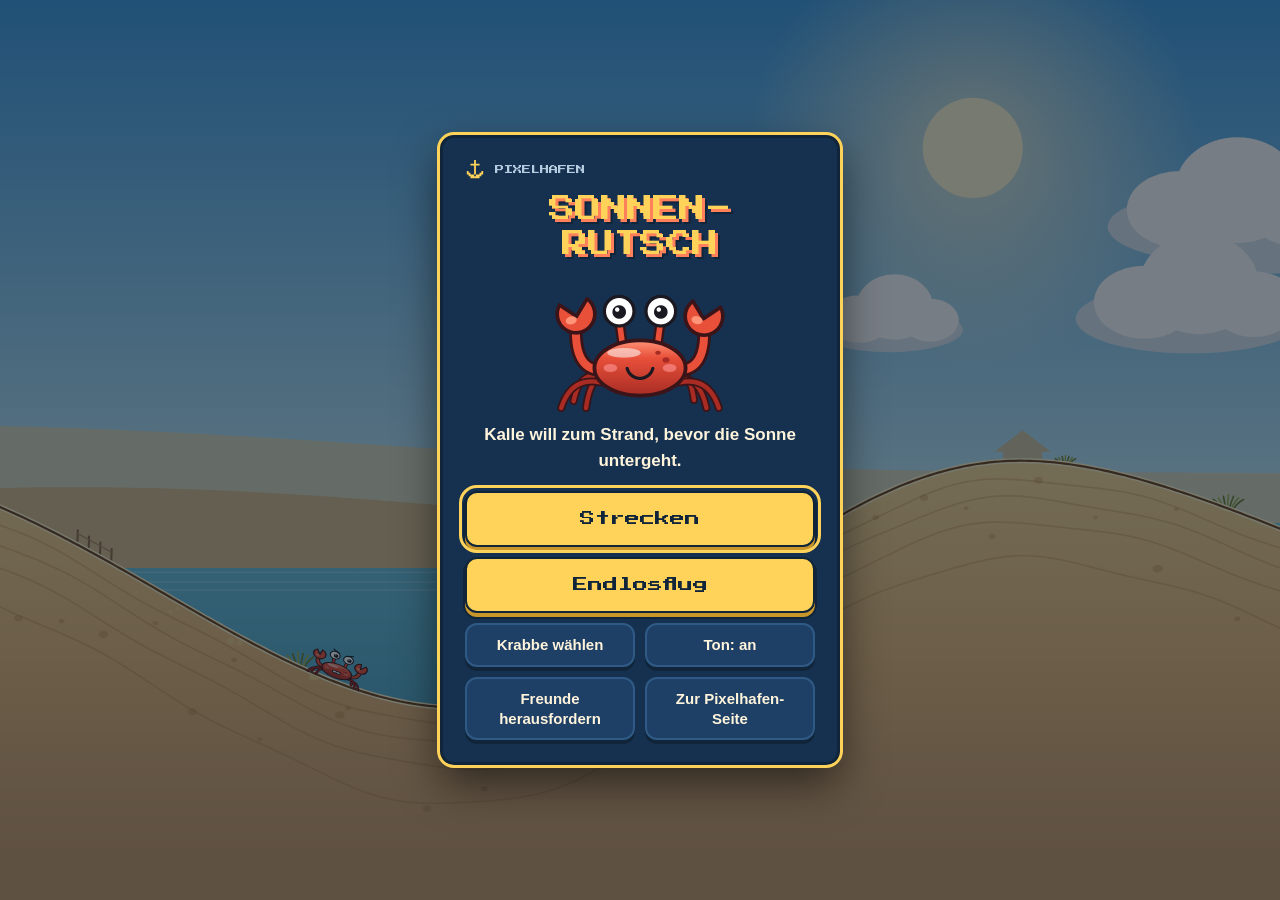
==== commit 1e488394: "Sprungflächen, Luft-Sammelreihen, Tempo-Anstieg, Kombo-Wertung und neue Rekordversion Co-Authored-By" ====
--- a/index.html
+++ b/index.html
@@ -457,6 +457,7 @@
         <button class="btn main" id="spielenKnopf" type="button">Strecken</button>
         <button class="btn main" id="endlosKnopf" type="button">Endlosflug</button>
         <p class="rekordzeile" id="endlosRekordStart" hidden>Endlos-Rekord: <b id="startRekord">0 m</b></p>
+        <p class="rekordzeile" id="endlosRekordAlt" hidden>Rekord vor dem Update: <b id="startRekordAlt">0 m</b></p>
         <div class="knoepfe zwei" style="margin-top:0">
           <button class="btn klein" id="krabbeWahlKnopf" type="button">Krabbe wählen</button>
           <button class="btn klein js-ton" type="button" aria-pressed="true">Ton: an</button>
@@ -592,6 +593,8 @@
   HOEHE_SCHWER_AB: 35,      // ab so viel Metern über dem Boden zieht die Schwerkraft zunehmend stärker …
   HOEHE_SCHWER_BIS: 110,    // … bis sie ab dieser Höhe …
   HOEHE_SCHWER_EXTRA: 0.6,  // … um so viel stärker ist (×1,6) – kein endloses Schweben am Gipfel
+  FALL_EXTRA: 0.3,          // beim Sinken wächst die Schwerkraft weich um bis zu diesen Anteil (schneller, zügiger Fall) …
+  FALL_ANLAUF: 32,          // … voll erreicht bei so vielem Sinktempo (m/s); am Gipfel (vy = 0) ist der Zusatz 0 – kein Ruck
   SINKFLUG_ANLAUF: 0.1,     // … setzt in so vielen Sekunden weich ein und endet beim Loslassen sofort
 
   REIBUNG: 1.0,             // gleichmäßige Bremsung am Boden (m/s²)
@@ -620,6 +623,61 @@
   KETTE_MAX: 5,
   HART_FAKTOR: 0.82,        // harte Landung am Gegenhang: zusätzlicher Tempoverlust
 
+  // Tempo-Anstieg mit der Strecke (0 am Start, 1 nach TEMPO.WEG Metern bzw. am Ziel; weich, nie ein Sprung).
+  // Es wächst nur die Bodenschwerkraft und das Krabbel-Mindesttempo; die Luftschwerkraft wächst
+  // mit, damit Flüge bei höherem Tempo nicht länger schweben. Tageslicht und Zeit bleiben unberührt.
+  TEMPO: {
+    WEG: 2600,              // Endlosflug: so viele Meter bis zum vollen Tempo-Anstieg
+    G_PLUS: 0.07,           // Bodenschwerkraft am Ende um so viel Anteil größer (bergab schneller)
+    LUFT_PLUS: 0.06,        // Luftschwerkraft am Ende um so viel Anteil größer (Flüge bleiben dynamisch)
+    V_MIN_PLUS: 8,          // Krabbel-Mindesttempo am Ende um so viel größer (m/s)
+  },
+
+  // Sprungflächen (Hafenpolster) auf Rampen. Gültig nur bei echtem Bodenkontakt (überfahren oder
+  // darauf gelandet). Der Absprung folgt der Oberfläche (Tempo entlang des Hangs bleibt) plus einem
+  // Stoß in Richtung „Oberflächennormale gemischt mit einer festen Vorwärts-/Aufwärtsrichtung“.
+  MATTE: {
+    BREITE: 15,             // Länge der Fläche (m)
+    V_MIN: 32,              // langsamer als so (m/s) federt sie nur, ohne zu springen
+    ERHALT: 0.96,           // so viel vom Tempo entlang der Oberfläche bleibt
+    RICHTUNG: 52,           // feste Stoßrichtung (Grad über der Waagerechten, nach vorn) …
+    MISCHUNG: 0.5,          // … zur Hälfte mit der Oberflächennormalen gemischt
+    STOSS: [24, 36, 50],    // Stoßstärke (m/s): die Planung wählt die erste Stärke mit sicherer Landung
+    V_MAX: 155,             // Gesamttempo nach dem Absprung höchstens (Sicherheitsgrenze)
+    WINKEL_MIN: 8,          // Absprung mindestens so steil (Grad), damit es nie flach über die Fläche streift
+    SPERRE: 4,              // erst wieder auslösbar, wenn Kalle so weit (m) von der Fläche weg war
+    STEIGUNG: [0.2, 1.6], // Flächen liegen nur auf Rampen mit dieser Neigung (Höhe/Länge)
+    LANDE_MIN_FLUGZEIT: 0.8,  // Planung: der Sprung muss mindestens so lange dauern …
+    LANDE_MIN_HOEHE: 6,       // … und so hoch gehen (m über der Fläche)
+    LANDE_TEMPI: [0.8, 1.0, 1.1], // … und bei diesen Anteilen des Anflugtempos nicht hart landen (bei 1,0 und mehr sauber auf einer Abfahrt)
+  },
+
+  // Luft-Sammelreihen (aus echten Flugbahnen des Testpiloten, siehe 3e-luft.js)
+  LUFT: {
+    ABSTAND: 5.2,           // Meter zwischen zwei Muscheln entlang der Flugbahn
+    ANZAHL: [5, 9],
+    MIN_GIPFEL: 14,         // Flüge unter so vielen Metern Gipfelhöhe bekommen keine Reihe (nach Sprungflächen: MIN_GIPFEL_MATTE)
+    MIN_GIPFEL_MATTE: 5,
+    MIN_ZEIT: 0.9,          // … und unter so vielen Sekunden Flugzeit auch nicht
+    MIN_ZEIT_MATTE: 0.7,
+    BONUS_GIPFEL: 65,       // ab dieser Gipfelhöhe gibt es die höhere Bonusreihe (golden endend)
+    ZWEI_LINIEN: 0.35,      // Anteil der großen Flüge mit niedriger und hoher Alternativlinie
+    ABSTAND_BODEN: 4,       // mindestens so hoch über dem Gelände (m), damit nichts im Boden steckt
+    ABSTAND_BODEN_MATTE: 2.6,  // … nach Sprungflächen (flachere Hüpfer)
+    MIN_TRENNUNG: 7,        // niedrige und hohe Linie mindestens so weit auseinander (m)
+    PAUSE: 1,               // nach so vielen bestückten Abschnitten folgt ein freier Abschnitt
+  },
+
+  // Punkte für Reihen und Kombos (zusätzlich zu Muscheln und perfekten Landungen)
+  PUNKTE: {
+    REIHE: 30,              // vollständig gesammelte Reihe
+    KOMBO_FENSTER: 9,       // Sekunden bis zum nächsten Erfolg, damit die Kombo weiterläuft
+    KOMBO_SCHRITT: 5,       // Bonus je Kombo-Stufe (ab Stufe 2) …
+    KOMBO_MAX: 5,           // … bis höchstens diese Stufe (also höchstens 40 Punkte je Erfolg)
+    SUPERSPRUNG: 40,        // Landung nach einem Flug mit mindestens SUPER_GIPFEL Metern Gipfel
+    SUPER_GIPFEL: 95,
+  },
+
   MUSCHEL_RADIUS: 1.8,      // Sammelbereich: Abstand Kalles Mitte ↔ Muschel (Sensor, kein Stoß)
   MUSCHEL_HOEHE: 1.1,       // Muscheln schweben so weit über dem Boden (entlang der Normalen)
   KRABBE_MITTE: 1.0,        // Kalles Mitte liegt so weit über seinen Füßen
@@ -627,8 +685,8 @@
 
   // Flugrufe (Spiellogik in 3c-flugrufe.js, Stimme in 6b-rufe.js). Alles in Weltkoordinaten.
   RUF: {
-    HOEHE: 90,              // gerufen wird nur, wenn Kalle wirklich so hoch über dem Absprung war (m) …
-    WEITE: 290,             // … UND schon so weit geflogen ist (m, waagerecht). Pro Flug höchstens ein Ruf.
+    HOEHE: 85,              // gerufen wird nur, wenn Kalle wirklich so hoch über dem Absprung war (m) …
+    WEITE: 255,             // … UND schon so weit geflogen ist (m, waagerecht). Pro Flug höchstens ein Ruf.
     YIPPIE_HOEHE: 105,      // „Yippie!“ statt „Juhu!“, wenn der Gipfel mindestens so hoch ist (m)
     ABSTAND: 15,            // Sekunden zwischen zwei Rufen mindestens (sonst entfällt der Ruf)
     BODEN_RUHE: 0.25,       // erst nach so langer stabiler Bodenzeit beginnt ein neuer Flug
@@ -820,18 +878,18 @@
 // zeit: Tageslicht in ECHTEN Sekunden, sterne: [Zeit für 2 Sterne, Zeit für 3 Sterne].
 //   Beides gemessen mit kalibriere.js (Testbot) und von test-logik.js geprüft.
 const STRECKEN = [
-  { id: 1, gebiet: 0, name: 'Lernstrecke', laenge: 1000, L: [42, 50], A: [16, 22], steil: [0.75, 0.65], wechsel: 0.2, muster: { gross: 0.2, rampe: 0.15 }, saat: 11, zeit: 29, sterne: [22.4, 15.8], lern: true },
-  { id: 2, gebiet: 0, name: 'Dünenwellen', laenge: 1500, L: [42, 54], A: [18, 26], steil: [0.7, 0.6], wechsel: 0.3, muster: { klein: 0.15, gross: 0.15, rampe: 0.15 }, saat: 21, zeit: 37, sterne: [31.2, 25.4] },
-  { id: 3, gebiet: 0, name: 'Windkamm', laenge: 1800, L: [44, 58], A: [20, 30], steil: [0.66, 0.56], wechsel: 0.35, muster: { klein: 0.2, gross: 0.15, rampe: 0.18 }, saat: 33, zeit: 44, sterne: [37.5, 31.1] },
-  { id: 4, gebiet: 1, name: 'Palmenbucht', laenge: 2000, L: [44, 62], A: [22, 34], steil: [0.62, 0.52], wechsel: 0.35, muster: { klein: 0.2, gross: 0.18, rampe: 0.2 }, saat: 47, zeit: 48, sterne: [41.7, 35.4] },
-  { id: 5, gebiet: 1, name: 'Kokoshügel', laenge: 2200, L: [46, 66], A: [24, 36], steil: [0.6, 0.5], wechsel: 0.4, muster: { klein: 0.25, gross: 0.2, rampe: 0.18 }, saat: 58, zeit: 52, sterne: [45.4, 38.8] },
-  { id: 6, gebiet: 1, name: 'Lagunensprung', laenge: 2300, L: [48, 70], A: [24, 38], steil: [0.58, 0.48], wechsel: 0.4, muster: { klein: 0.2, gross: 0.15, rampe: 0.3 }, saat: 64, zeit: 52, sterne: [46.1, 40.2] },
-  { id: 7, gebiet: 2, name: 'Klippenpfad', laenge: 2400, L: [48, 72], A: [26, 40], steil: [0.56, 0.46], wechsel: 0.45, muster: { klein: 0.25, gross: 0.22, rampe: 0.2 }, saat: 71, zeit: 56, sterne: [50.3, 44.6] },
-  { id: 8, gebiet: 2, name: 'Brandungsfels', laenge: 2500, L: [50, 76], A: [26, 42], steil: [0.54, 0.45], wechsel: 0.5, muster: { klein: 0.28, gross: 0.22, rampe: 0.2 }, saat: 86, zeit: 55, sterne: [49.7, 44.4] },
-  { id: 9, gebiet: 2, name: 'Möwenkap', laenge: 2600, L: [52, 80], A: [28, 44], steil: [0.52, 0.44], wechsel: 0.5, muster: { klein: 0.25, gross: 0.25, rampe: 0.22 }, saat: 93, zeit: 58, sterne: [52.7, 47.5] },
-  { id: 10, gebiet: 3, name: 'Muschelbank', laenge: 2700, L: [52, 82], A: [28, 46], steil: [0.5, 0.43], wechsel: 0.55, muster: { klein: 0.3, gross: 0.22, rampe: 0.22 }, saat: 105, zeit: 59, sterne: [54.2, 49.4] },
-  { id: 11, gebiet: 3, name: 'Korallenkamm', laenge: 2800, L: [54, 86], A: [30, 48], steil: [0.5, 0.42], wechsel: 0.55, muster: { klein: 0.3, gross: 0.25, rampe: 0.22 }, saat: 117, zeit: 63, sterne: [58.1, 53.1] },
-  { id: 12, gebiet: 3, name: 'Leuchtturmlauf', laenge: 3000, L: [56, 90], A: [30, 50], steil: [0.48, 0.4], wechsel: 0.6, muster: { klein: 0.3, gross: 0.25, rampe: 0.25 }, saat: 125, zeit: 65, sterne: [60.5, 56.1] },
+  { id: 1, gebiet: 0, name: 'Lernstrecke', laenge: 1000, L: [42, 50], A: [16, 22], steil: [0.75, 0.65], wechsel: 0.2, muster: { gross: 0.2, rampe: 0.15 }, saat: 11, zeit: 29, sterne: [22.3, 15.6], lern: true },
+  { id: 2, gebiet: 0, name: 'Dünenwellen', laenge: 1500, L: [42, 54], A: [18, 26], steil: [0.7, 0.6], wechsel: 0.3, muster: { klein: 0.15, gross: 0.15, rampe: 0.15 }, saat: 21, zeit: 38, sterne: [31.9, 25.8] },
+  { id: 3, gebiet: 0, name: 'Windkamm', laenge: 1800, L: [44, 58], A: [20, 30], steil: [0.66, 0.56], wechsel: 0.35, muster: { klein: 0.2, gross: 0.15, rampe: 0.18 }, saat: 33, zeit: 44, sterne: [37.6, 31.3] },
+  { id: 4, gebiet: 1, name: 'Palmenbucht', laenge: 2000, L: [44, 62], A: [22, 34], steil: [0.62, 0.52], wechsel: 0.35, muster: { klein: 0.2, gross: 0.18, rampe: 0.2 }, saat: 47, zeit: 48, sterne: [41.5, 34.9] },
+  { id: 5, gebiet: 1, name: 'Kokoshügel', laenge: 2200, L: [46, 66], A: [24, 36], steil: [0.6, 0.5], wechsel: 0.4, muster: { klein: 0.25, gross: 0.2, rampe: 0.18 }, saat: 58, zeit: 52, sterne: [45.2, 38.5] },
+  { id: 6, gebiet: 1, name: 'Lagunensprung', laenge: 2300, L: [48, 70], A: [24, 38], steil: [0.58, 0.48], wechsel: 0.4, muster: { klein: 0.2, gross: 0.15, rampe: 0.3 }, saat: 64, zeit: 54, sterne: [47.7, 41.4] },
+  { id: 7, gebiet: 2, name: 'Klippenpfad', laenge: 2400, L: [48, 72], A: [26, 40], steil: [0.56, 0.46], wechsel: 0.45, muster: { klein: 0.25, gross: 0.22, rampe: 0.2 }, saat: 71, zeit: 56, sterne: [49.8, 43.6] },
+  { id: 8, gebiet: 2, name: 'Brandungsfels', laenge: 2500, L: [50, 76], A: [26, 42], steil: [0.54, 0.45], wechsel: 0.5, muster: { klein: 0.28, gross: 0.22, rampe: 0.2 }, saat: 86, zeit: 55, sterne: [49.6, 44.2] },
+  { id: 9, gebiet: 2, name: 'Möwenkap', laenge: 2600, L: [52, 80], A: [28, 44], steil: [0.52, 0.44], wechsel: 0.5, muster: { klein: 0.25, gross: 0.25, rampe: 0.22 }, saat: 93, zeit: 58, sterne: [52.5, 46.9] },
+  { id: 10, gebiet: 3, name: 'Muschelbank', laenge: 2700, L: [52, 82], A: [28, 46], steil: [0.5, 0.43], wechsel: 0.55, muster: { klein: 0.3, gross: 0.22, rampe: 0.22 }, saat: 105, zeit: 60, sterne: [54.8, 49.5] },
+  { id: 11, gebiet: 3, name: 'Korallenkamm', laenge: 2800, L: [54, 86], A: [30, 48], steil: [0.5, 0.42], wechsel: 0.55, muster: { klein: 0.3, gross: 0.25, rampe: 0.22 }, saat: 117, zeit: 63, sterne: [57.9, 52.8] },
+  { id: 12, gebiet: 3, name: 'Leuchtturmlauf', laenge: 3000, L: [56, 90], A: [30, 50], steil: [0.48, 0.4], wechsel: 0.6, muster: { klein: 0.3, gross: 0.25, rampe: 0.25 }, saat: 125, zeit: 65, sterne: [60.0, 54.9] },
 ];
 
 
@@ -918,21 +976,37 @@
   return { gelaende: new Gelaende(pkt), ziel, start: { x: -6, y: START_Y }, hinweise, taeler, kuppen };
 }
 
-// Vorab berechnete Muscheln je Strecke: [x, y, gold, linie]. NICHT von Hand ändern –
+// Vorab geplante Sprungflächen und Muscheln je Strecke. NICHT von Hand ändern –
 // erzeugt mit: node quelle/werkzeug-muscheln.js (nach Änderungen an Physik oder Strecken)
+// MUSCHELN: [x, y, gold, reihe, art, abX]  art: 0 Boden, 1 Luft, 2 niedrige Alternativlinie (nur dann abX = Absprungstelle des Flugs)
+// MATTEN:   [x0, x1, Stoßstärke]
 const MUSCHELN = {
-  1: [[665.68,27.20,0,1],[669.70,25.74,0,1],[673.72,24.18,0,1],[677.63,22.61,0,1],[681.54,21.00,0,1],[685.44,19.37,0,1],[944.24,37.99,0,2],[948.28,36.66,0,2],[952.32,35.16,0,2],[956.33,33.55,0,2],[960.25,31.93,0,2],[1228.42,28.28,0,3],[1232.33,26.64,0,3],[1236.24,24.98,0,3],[1240.14,23.31,0,3],[1244.04,21.63,1,3],[1664.81,25.34,0,4],[1668.75,23.59,0,4],[1672.58,21.71,0,4],[1676.41,19.70,0,4],[1680.12,17.67,0,4],[1683.82,15.62,0,4],[1687.51,13.58,0,4],[1691.20,11.60,0,4]],
-  2: [[281.97,29.30,0,1],[286.12,28.01,0,1],[290.16,26.58,0,1],[294.18,25.02,0,1],[298.09,23.42,0,1],[302.00,21.77,0,1],[305.91,20.08,0,1],[309.81,18.38,0,1],[678.97,25.41,0,2],[683.11,24.13,0,2],[687.14,22.73,0,2],[691.16,21.22,0,2],[695.18,19.63,0,2],[699.09,18.04,0,2],[702.99,16.42,0,2],[1787.28,34.91,0,3],[1791.41,33.60,0,3],[1795.44,32.18,0,3],[1799.46,30.67,0,3],[1803.47,29.09,0,3],[1807.38,27.51,0,3],[1811.28,25.90,0,3],[1815.19,24.27,1,3],[2369.24,22.08,0,4],[2373.25,20.48,0,4],[2377.16,18.88,0,4],[2381.06,17.26,0,4],[2384.97,15.63,0,4],[2388.87,13.99,0,4],[2392.77,12.35,0,4],[2396.66,10.73,0,4],[2639.58,23.33,0,5],[2643.41,21.50,0,5],[2647.23,19.54,0,5],[2650.95,17.55,0,5],[2654.65,15.50,0,5],[2658.35,13.46,0,5],[2662.04,11.45,0,5],[2665.83,9.45,0,5]],
-  3: [[267.95,37.38,0,1],[272.11,36.34,0,1],[276.25,35.10,0,1],[280.28,33.75,0,1],[284.30,32.30,0,1],[288.32,30.77,0,1],[871.83,37.88,0,2],[875.87,36.45,0,2],[879.89,34.89,0,2],[883.81,33.26,0,2],[887.72,31.57,0,2],[891.63,29.84,0,2],[895.54,28.07,0,2],[899.44,26.28,0,2],[1280.49,38.24,0,3],[1284.32,36.26,0,3],[1288.04,34.20,0,3],[1291.75,32.06,0,3],[1295.46,29.89,0,3],[1299.16,27.70,1,3],[2083.44,48.72,0,4],[2087.49,47.42,0,4],[2091.52,45.94,0,4],[2095.55,44.34,0,4],[2099.47,42.67,0,4],[2473.86,43.67,0,5],[2477.80,42.01,0,5],[2481.72,40.22,0,5],[2485.54,38.38,0,5],[2489.35,36.47,0,5],[2882.03,32.89,0,6],[2886.18,31.86,0,6],[2890.32,30.64,0,6],[2894.35,29.31,0,6],[2898.37,27.87,0,6],[2902.39,26.36,0,6],[2906.40,24.78,0,6],[2910.31,23.21,1,6]],
-  4: [[293.02,21.38,0,1],[296.82,19.47,0,1],[300.62,17.56,0,1],[304.42,15.66,0,1],[308.22,13.77,0,1],[312.01,11.90,0,1],[315.80,10.07,0,1],[521.05,33.23,0,2],[525.20,32.01,0,2],[529.24,30.62,0,2],[533.27,29.10,0,2],[537.19,27.51,0,2],[541.10,25.85,0,2],[545.01,24.13,0,2],[882.61,46.07,0,3],[886.54,44.42,0,3],[890.47,42.63,0,3],[894.29,40.80,0,3],[898.10,38.90,1,3],[1628.58,41.92,0,4],[1632.73,40.73,0,4],[1636.76,39.38,0,4],[1640.79,37.91,0,4],[1644.81,36.33,0,4],[1648.72,34.72,0,4],[1652.63,33.05,0,4],[1939.43,32.81,0,5],[1943.36,31.15,0,5],[1947.27,29.39,0,5],[1951.18,27.57,0,5],[1954.99,25.78,0,5],[1958.79,23.97,0,5],[2172.14,53.18,0,6],[2176.19,51.88,0,6],[2180.23,50.37,0,6],[2184.17,48.74,0,6],[2188.09,46.98,0,6],[2191.91,45.17,0,6],[2195.73,43.28,1,6],[2926.37,34.03,0,7],[2930.52,32.90,0,7],[2934.66,31.59,0,7],[2938.68,30.18,0,7],[2942.70,28.68,0,7],[2946.72,27.11,0,7],[2950.62,25.54,0,7],[2954.53,23.94,0,7],[3269.02,57.02,0,8],[3272.65,54.64,0,8],[3276.16,52.22,0,8],[3279.68,49.73,0,8],[3283.08,47.25,0,8]],
-  5: [[304.32,39.93,0,1],[308.26,38.21,0,1],[312.09,36.38,0,1],[315.90,34.45,0,1],[319.72,32.45,0,1],[323.42,30.45,0,1],[970.78,53.49,0,2],[974.82,51.95,0,2],[978.75,50.31,0,2],[982.67,48.54,0,2],[986.49,46.74,0,2],[990.30,44.87,0,2],[1368.37,40.14,0,3],[1372.51,38.97,0,3],[1376.64,37.66,0,3],[1380.66,36.27,0,3],[1384.68,34.79,0,3],[1388.69,33.25,0,3],[1392.70,31.67,1,3],[1694.86,8.81,0,4],[1698.83,7.46,0,4],[1702.88,6.25,0,4],[1932.23,38.63,0,5],[1936.37,37.40,0,5],[1940.40,36.06,0,5],[1944.42,34.62,0,5],[1948.43,33.09,0,5],[1952.44,31.51,0,5],[1956.35,29.93,0,5],[1960.25,28.32,0,5],[2391.70,43.60,0,6],[2395.73,42.06,0,6],[2399.65,40.46,0,6],[2403.56,38.78,0,6],[2407.47,37.04,0,6],[2411.38,35.26,0,6],[2415.29,33.44,1,6],[2961.20,45.74,0,7],[2965.24,44.40,0,7],[2969.28,42.91,0,7],[2973.20,41.34,0,7],[2977.12,39.67,0,7],[3377.87,51.11,0,8],[3382.02,49.95,0,8],[3386.06,48.63,0,8],[3390.09,47.14,0,8],[3394.12,45.54,0,8],[3819.20,40.48,0,9],[3823.15,38.84,0,9],[3827.09,37.00,0,9],[3830.91,35.06,0,9],[3834.63,33.06,0,9],[3838.35,30.97,0,9],[3842.05,28.84,1,9]],
-  6: [[291.94,48.24,0,1],[295.79,46.32,0,1],[299.51,44.30,0,1],[303.23,42.18,0,1],[306.94,40.00,0,1],[648.40,17.57,0,2],[652.30,15.97,0,2],[656.20,14.38,0,2],[660.19,12.79,0,2],[664.18,11.24,0,2],[668.16,9.74,0,2],[672.15,8.31,0,2],[910.56,31.07,0,3],[914.59,29.73,0,3],[918.61,28.29,0,3],[922.63,26.77,0,3],[926.64,25.19,0,3],[930.55,23.61,1,3],[1238.13,4.80,0,4],[1242.02,3.22,0,4],[1246.00,1.68,0,4],[1249.95,0.32,0,4],[1253.95,-0.78,0,4],[1515.15,42.85,0,5],[1519.30,41.84,0,5],[1523.43,40.67,0,5],[1527.56,39.36,0,5],[1531.58,37.98,0,5],[1535.60,36.52,0,5],[1539.61,35.00,0,5],[1543.62,33.43,0,5],[1893.86,40.76,0,6],[1897.50,38.47,0,6],[1901.02,36.10,0,6],[1904.52,33.67,0,6],[1908.03,31.22,0,6],[1911.52,28.77,0,6],[1915.02,26.35,1,6],[2176.66,21.95,0,7],[2180.37,19.84,0,7],[2184.07,17.71,0,7],[2187.77,15.57,0,7],[2191.46,13.46,0,7],[2195.14,11.41,0,7],[2527.69,48.19,0,8],[2531.83,47.19,0,8],[2535.96,46.04,0,8],[2540.09,44.76,0,8],[2544.11,43.42,0,8],[2548.13,42.00,0,8],[2552.14,40.52,0,8],[2556.15,38.98,0,8],[2952.53,66.22,0,9],[2956.27,64.07,0,9],[2959.90,61.83,0,9],[2963.51,59.46,0,9],[2967.03,57.07,0,9],[2970.54,54.61,0,9],[2974.05,52.10,1,9],[3371.64,27.63,0,10],[3375.65,26.10,0,10],[3379.67,24.51,0,10],[3383.57,22.93,0,10],[3387.48,21.32,0,10],[3937.65,61.18,0,11],[3941.70,59.75,0,11],[3945.64,58.16,0,11],[3949.58,56.39,0,11],[3953.41,54.52,0,11],[3957.23,52.51,0,11],[3960.95,50.45,0,11],[3964.67,48.31,0,11]],
-  7: [[271.39,35.39,0,1],[275.54,34.33,0,1],[279.68,33.08,0,1],[283.71,31.72,0,1],[287.73,30.25,0,1],[291.75,28.70,0,1],[295.76,27.11,0,1],[683.99,30.06,0,2],[688.02,28.53,0,2],[691.94,26.93,0,2],[695.85,25.26,0,2],[699.76,23.56,0,2],[959.92,19.96,0,3],[963.62,17.90,0,3],[967.32,15.84,0,3],[971.02,13.78,0,3],[974.71,11.75,0,3],[978.40,9.74,1,3],[1341.60,43.31,0,4],[1345.75,42.13,0,4],[1349.78,40.81,0,4],[1353.81,39.36,0,4],[1357.83,37.80,0,4],[1361.74,36.21,0,4],[1365.66,34.56,0,4],[1689.15,50.82,0,5],[1693.29,49.73,0,5],[1697.43,48.48,0,5],[1701.45,47.12,0,5],[1705.47,45.66,0,5],[2735.87,46.05,0,6],[2740.01,45.05,0,6],[2744.14,43.91,0,6],[2748.27,42.64,0,6],[2752.29,41.31,0,6],[2756.31,39.90,1,6],[3239.72,37.95,0,7],[3243.87,36.92,0,7],[3248.01,35.70,0,7],[3252.03,34.38,0,7],[3256.06,32.95,0,7],[3260.07,31.44,0,7],[3264.08,29.88,0,7],[3267.99,28.31,0,7],[3522.94,38.92,0,8],[3527.10,37.88,0,8],[3531.24,36.65,0,8],[3535.27,35.30,0,8],[3539.29,33.85,0,8],[3543.30,32.32,0,8],[3547.31,30.74,0,8],[3551.22,29.16,0,8]],
-  8: [[783.13,26.87,0,1],[786.53,24.28,0,1],[789.92,21.71,0,1],[793.32,19.18,0,1],[796.70,16.71,0,1],[800.19,14.25,0,1],[1139.45,38.28,0,2],[1143.61,37.24,0,2],[1147.75,36.00,0,2],[1151.78,34.65,0,2],[1155.80,33.19,0,2],[1159.81,31.65,0,2],[1163.82,30.06,0,2],[1715.64,33.17,0,3],[1719.56,31.46,0,3],[1723.47,29.69,0,3],[1727.38,27.87,0,3],[1731.28,26.04,1,3],[2049.92,28.56,0,4],[2054.08,27.45,0,4],[2058.22,26.15,0,4],[2062.24,24.74,0,4],[2066.26,23.24,0,4],[2070.27,21.67,0,4],[2074.18,20.10,0,4],[2078.09,18.49,0,4],[2371.16,42.21,0,5],[2375.10,40.50,0,5],[2378.93,38.69,0,5],[2382.75,36.78,0,5],[2386.56,34.81,0,5],[2390.36,32.79,0,5],[2394.07,30.80,0,5],[2397.77,28.79,0,5],[2630.54,28.98,0,6],[2634.55,27.39,0,6],[2638.46,25.81,0,6],[2642.36,24.20,0,6],[2646.26,22.57,0,6],[2650.17,20.93,0,6],[2654.07,19.30,1,6],[2973.66,75.61,0,7],[2977.81,74.59,0,7],[2981.95,73.39,0,7],[2985.98,72.06,0,7],[2990.01,70.61,0,7],[2994.03,69.05,0,7],[2997.95,67.43,0,7],[3437.01,74.21,0,8],[3441.14,73.22,0,8],[3445.27,72.12,0,8],[3449.39,70.91,0,8],[3453.51,69.61,0,8],[3457.53,68.26,0,8],[3461.54,66.85,0,8],[3465.55,65.38,0,8],[3838.81,74.33,0,9],[3842.96,73.32,0,9],[3847.09,72.15,0,9],[3851.22,70.84,0,9],[3855.25,69.46,0,9],[3859.27,67.97,0,9],[3863.28,66.40,0,9],[3867.20,64.81,1,9]],
-  9: [[305.25,39.57,0,1],[309.30,38.20,0,1],[313.33,36.67,0,1],[317.25,35.06,0,1],[321.17,33.37,0,1],[325.08,31.62,0,1],[652.46,55.95,0,2],[656.21,53.79,0,2],[659.83,51.51,0,2],[663.45,49.12,0,2],[666.96,46.72,0,2],[927.15,67.40,0,3],[931.31,66.17,0,3],[935.35,64.75,0,3],[939.39,63.16,0,3],[943.32,61.47,0,3],[947.24,59.67,1,3],[1308.19,54.32,0,4],[1312.33,53.32,0,4],[1316.47,52.17,0,4],[1320.60,50.89,0,4],[1324.62,49.53,0,4],[1328.64,48.10,0,4],[2104.40,19.84,0,5],[2108.43,18.34,0,5],[2112.44,16.76,0,5],[2116.35,15.16,0,5],[2120.26,13.54,0,5],[2472.11,57.99,0,6],[2476.26,56.97,0,6],[2480.40,55.75,0,6],[2484.43,54.40,0,6],[2488.46,52.93,0,6],[2492.48,51.35,0,6],[2496.40,49.73,1,6],[3002.87,46.68,0,7],[3007.01,45.66,0,7],[3011.15,44.48,0,7],[3015.28,43.17,0,7],[3019.30,41.79,0,7],[3023.31,40.34,0,7],[3027.33,38.82,0,7],[3449.87,41.04,0,8],[3454.01,40.02,0,8],[3458.15,38.85,0,8],[3462.28,37.54,0,8],[3466.30,36.16,0,8],[4206.86,30.10,0,9],[4210.76,28.46,0,9],[4214.66,26.83,0,9],[4218.56,25.19,0,9],[4222.46,23.56,0,9],[4226.35,21.93,0,9],[4230.25,20.31,0,9],[4234.15,18.70,1,9],[4584.51,72.59,0,10],[4588.56,71.02,0,10],[4592.50,69.27,0,10],[4596.34,67.39,0,10],[4600.17,65.35,0,10],[4603.89,63.22,0,10],[4607.61,60.99,0,10],[4611.23,58.72,0,10]],
-  10: [[338.47,33.62,0,1],[341.88,31.07,0,1],[345.29,28.44,0,1],[348.70,25.78,0,1],[352.00,23.18,0,1],[355.39,20.53,0,1],[358.77,17.96,0,1],[362.24,15.46,0,1],[670.49,25.03,0,2],[674.64,23.70,0,2],[678.67,22.24,0,2],[682.69,20.68,0,2],[686.60,19.09,0,2],[690.51,17.47,0,2],[953.93,51.71,0,3],[958.09,50.63,0,3],[962.23,49.36,0,3],[966.25,47.99,0,3],[970.28,46.50,0,3],[974.29,44.94,1,3],[1665.13,18.01,0,4],[1668.92,16.15,0,4],[1672.71,14.32,0,4],[1676.60,12.50,0,4],[1680.48,10.74,0,4],[1890.28,12.22,0,5],[1894.17,10.65,0,5],[1898.15,9.11,0,5],[1902.12,7.68,0,5],[1906.17,6.39,0,5],[2099.58,13.75,0,6],[2103.34,11.89,0,6],[2107.17,10.24,0,6],[2111.04,8.97,1,6],[2431.18,41.93,0,7],[2435.32,40.86,0,7],[2439.45,39.64,0,7],[2443.48,38.33,0,7],[2447.50,36.91,0,7],[2451.51,35.43,0,7],[2810.96,53.93,0,8],[2814.90,52.35,0,8],[2818.83,50.62,0,8],[2822.65,48.81,0,8],[2826.46,46.91,0,8],[3400.08,65.17,0,9],[3403.72,62.86,0,9],[3407.24,60.45,0,9],[3410.76,57.91,0,9],[3414.18,55.34,0,9],[3417.58,52.72,1,9],[3729.53,71.46,0,10],[3733.69,70.26,0,10],[3737.73,68.88,0,10],[3741.76,67.33,0,10],[3745.69,65.69,0,10],[3749.61,63.95,0,10],[4101.33,36.24,0,11],[4105.47,35.08,0,11],[4109.60,33.76,0,11],[4113.63,32.37,0,11],[4117.64,30.90,0,11],[4121.66,29.36,0,11],[4708.26,10.59,0,12],[4712.33,9.35,0,12],[4716.40,8.22,0,12],[4720.47,7.23,1,12]],
-  11: [[675.01,49.40,0,1],[678.95,47.67,0,1],[682.78,45.81,0,1],[686.60,43.83,0,1],[690.32,41.81,0,1],[694.03,39.72,0,1],[697.74,37.57,0,1],[1240.36,34.41,0,2],[1244.15,32.50,0,2],[1247.95,30.59,0,2],[1251.75,28.70,0,2],[1255.55,26.83,0,2],[1555.20,70.84,0,3],[1558.54,68.06,0,3],[1561.76,65.19,0,3],[1564.87,62.29,0,3],[1567.98,59.30,1,3],[1845.90,33.05,0,4],[1849.70,31.18,0,4],[1853.51,29.28,0,4],[1857.31,27.36,0,4],[1861.11,25.45,0,4],[1864.91,23.54,0,4],[1868.70,21.65,0,4],[1872.49,19.79,0,4],[2265.43,41.93,0,5],[2268.96,39.51,0,5],[2272.38,37.02,0,5],[2275.79,34.44,0,5],[2279.20,31.80,0,5],[2282.61,29.12,0,5],[2285.91,26.51,0,5],[2561.81,24.19,0,6],[2565.71,22.45,0,6],[2569.61,20.69,0,6],[2573.51,18.92,0,6],[2577.41,17.16,0,6],[2581.31,15.41,1,6],[3639.15,55.55,0,7],[3642.95,53.61,0,7],[3646.75,51.66,0,7],[3650.55,49.70,0,7],[3654.36,47.74,0,7],[4031.75,14.37,0,8],[4035.66,12.75,0,8],[4039.56,11.11,0,8],[4043.46,9.48,0,8],[4047.36,7.84,0,8],[4051.25,6.23,0,8],[4774.91,37.91,0,9],[4779.05,36.63,0,9],[4783.07,35.25,0,9],[4787.09,33.78,0,9],[4791.11,32.23,0,9],[4795.12,30.64,0,9],[4799.02,29.05,1,9]],
-  12: [[357.95,46.87,0,1],[362.09,45.86,0,1],[366.23,44.68,0,1],[370.36,43.38,0,1],[374.38,42.01,0,1],[378.39,40.57,0,1],[382.41,39.05,0,1],[386.42,37.49,0,1],[866.08,25.35,0,2],[869.99,23.73,0,2],[873.89,22.10,0,2],[877.79,20.46,0,2],[881.69,18.82,0,2],[885.59,17.20,0,2],[1133.30,15.60,0,3],[1137.19,14.03,0,3],[1141.18,12.47,0,3],[1145.16,10.99,0,3],[1149.13,9.62,0,3],[1153.19,8.38,1,3],[1543.57,30.03,0,4],[1547.72,28.85,0,4],[1551.75,27.54,0,4],[1555.77,26.11,0,4],[1559.79,24.60,0,4],[1902.24,71.61,0,5],[1905.26,68.51,0,5],[1908.17,65.40,0,5],[1911.07,62.21,0,5],[1913.98,58.97,0,5],[1916.78,55.81,0,5],[2222.62,42.67,0,6],[2226.66,41.27,0,6],[2230.69,39.71,0,6],[2234.61,38.09,0,6],[2238.53,36.38,0,6],[2242.44,34.61,1,6],[2559.37,47.61,0,7],[2563.52,46.60,0,7],[2567.65,45.42,0,7],[2571.78,44.11,0,7],[2575.80,42.73,0,7],[2579.82,41.27,0,7],[2583.83,39.75,0,7],[3098.02,24.68,0,8],[3101.81,22.64,0,8],[3105.61,20.64,0,8],[3109.40,18.67,0,8],[3113.19,16.74,0,8],[3116.98,14.88,0,8],[3445.60,39.45,0,9],[3448.63,36.38,0,9],[3451.54,33.25,0,9],[3454.45,30.03,0,9],[3457.35,26.79,0,9],[3460.24,23.59,0,9],[3463.12,20.51,0,9],[3466.10,17.50,1,9],[3723.23,64.87,0,10],[3727.36,63.90,0,10],[3731.49,62.82,0,10],[3735.61,61.64,0,10],[3739.73,60.37,0,10],[3743.75,59.06,0,10],[3747.76,57.69,0,10],[3751.77,56.27,0,10],[4496.68,71.43,0,11],[4500.73,69.82,0,11],[4504.67,68.05,0,11],[4508.50,66.16,0,11],[4512.32,64.15,0,11],[4516.04,62.09,0,11]],
+  1: [[662.43,28.27,0,1,0],[666.47,26.92,0,1,0],[670.49,25.44,0,1,0],[674.51,23.87,0,1,0],[678.42,22.29,0,1,0],[682.32,20.67,0,1,0],[686.23,19.04,0,1,0],[949.71,36.14,0,2,0],[953.74,34.60,0,2,0],[957.66,33.01,0,2,0],[961.56,31.37,0,2,0],[965.47,29.70,0,2,0],[969.37,28.03,0,2,0],[1208.70,35.40,0,3,0],[1212.85,34.18,0,3,0],[1216.89,32.81,0,3,0],[1220.91,31.31,0,3,0],[1224.93,29.72,0,3,0],[1228.84,28.11,1,3,0],[1521.73,24.89,0,4,0],[1525.63,23.18,0,4,0],[1529.54,21.46,0,4,0],[1533.44,19.73,0,4,0],[1537.34,18.00,0,4,0],[1541.23,16.27,0,4,0],[1545.13,14.56,0,4,0],[1549.03,12.86,0,4,0],[1552.92,11.20,0,4,0],[1556.81,9.57,0,4,0]],
+  2: [[179.76,53.44,0,101,1],[184.99,53.76,0,101,1],[190.21,53.92,0,101,1],[195.45,53.93,0,101,1],[200.67,53.78,0,101,1],[281.89,29.33,0,1,0],[286.05,28.04,0,1,0],[290.08,26.60,0,1,0],[294.10,25.05,0,1,0],[298.02,23.45,0,1,0],[301.93,21.80,0,1,0],[305.83,20.12,0,1,0],[309.74,18.42,0,1,0],[313.64,16.71,0,1,0],[317.54,15.00,0,1,0],[563.17,27.72,0,2,0],[567.11,25.96,0,2,0],[570.93,24.12,0,2,0],[574.74,22.22,0,2,0],[578.55,20.27,0,2,0],[582.35,18.30,0,2,0],[586.15,16.33,0,2,0],[589.95,14.37,0,2,0],[593.74,12.44,0,2,0],[952.84,23.94,0,3,0],[956.78,22.16,0,3,0],[960.60,20.30,0,3,0],[964.41,18.37,0,3,0],[968.22,16.39,0,3,0],[972.02,14.38,0,3,0],[975.82,12.37,0,3,0],[979.62,10.37,1,3,0],[1346.18,39.96,0,4,0],[1350.23,38.65,0,4,0],[1354.26,37.19,0,4,0],[1358.28,35.62,0,4,0],[1362.19,34.01,0,4,0],[1366.10,32.34,0,4,0],[1606.52,98.09,0,103,1],[1611.61,99.23,0,103,1],[1616.73,100.28,0,103,1],[1621.86,101.21,0,103,1],[1627.01,102.04,0,103,1],[1632.18,102.77,0,103,1],[1637.39,103.38,0,103,1],[1642.58,103.86,0,103,1],[1647.79,104.24,1,103,1],[2079.14,37.06,0,5,0],[2083.29,35.97,0,5,0],[2087.43,34.70,0,5,0],[2091.46,33.32,0,5,0],[2095.48,31.85,0,5,0],[2099.49,30.31,0,5,0],[2103.50,28.72,0,5,0],[2107.41,27.13,0,5,0],[2111.31,25.52,0,5,0],[2115.21,23.89,0,5,0],[2533.39,37.39,0,6,0],[2537.02,35.00,0,6,0],[2540.55,32.52,0,6,0],[2543.97,29.98,0,6,0],[2547.38,27.35,0,6,0],[2550.79,24.66,1,6,0]],
+  3: [[173.48,60.09,0,101,1],[178.57,61.23,0,101,1],[183.69,62.26,0,101,1],[188.89,63.12,0,101,1],[194.11,63.65,0,101,1],[199.32,63.96,0,101,1],[204.56,64.11,0,101,1],[209.79,64.09,0,101,1],[267.73,37.43,0,1,0],[271.89,36.40,0,1,0],[276.03,35.17,0,1,0],[280.06,33.83,0,1,0],[284.08,32.38,0,1,0],[288.10,30.85,0,1,0],[292.11,29.27,0,1,0],[735.36,56.10,0,102,1],[740.39,57.49,0,102,1],[745.43,58.83,0,102,1],[750.48,60.10,0,102,1],[755.55,61.32,0,102,1],[760.63,62.48,0,102,1],[765.73,63.57,0,102,1],[770.84,64.61,0,102,1],[775.95,65.56,0,102,1],[871.71,37.92,0,2,0],[875.74,36.50,0,2,0],[879.77,34.93,0,2,0],[883.69,33.31,0,2,0],[887.60,31.63,0,2,0],[891.51,29.89,0,2,0],[895.42,28.12,0,2,0],[899.32,26.33,0,2,0],[903.22,24.53,0,2,0],[907.12,22.73,0,2,0],[1281.03,37.97,0,3,0],[1284.87,35.96,0,3,0],[1288.59,33.89,0,3,0],[1292.30,31.75,0,3,0],[1296.00,29.57,0,3,0],[1299.70,27.38,1,3,0],[1517.34,109.72,0,103,1],[1522.46,110.81,0,103,1],[1527.60,111.75,0,103,1],[1532.76,112.54,0,103,1],[1537.95,113.19,0,103,1],[1543.15,113.69,0,103,1],[1548.36,114.03,0,103,1],[1553.58,114.24,0,103,1],[1558.81,114.31,1,103,1],[1717.36,44.08,0,4,0],[1721.52,43.12,0,4,0],[1725.66,41.94,0,4,0],[1729.70,40.64,0,4,0],[1733.72,39.21,0,4,0],[1737.74,37.69,0,4,0],[1741.75,36.10,0,4,0],[1745.66,34.50,0,4,0],[1749.57,32.87,0,4,0],[2083.73,48.64,0,5,0],[2087.77,47.32,0,5,0],[2091.80,45.83,0,5,0],[2095.73,44.26,0,5,0],[2099.65,42.59,0,5,0],[2103.56,40.84,0,5,0],[2329.18,125.11,0,104,1],[2334.03,127.04,0,104,1],[2338.95,128.81,0,104,1],[2343.93,130.41,0,104,1],[2348.99,131.84,0,104,1],[2354.09,133.03,0,104,1],[2359.22,134.03,0,104,1],[2364.39,134.83,0,104,1],[2369.63,135.39,1,104,1],[2468.26,45.73,0,6,0],[2472.31,44.28,0,6,0],[2476.25,42.68,0,6,0],[2480.17,40.93,0,6,0],[2483.99,39.13,0,6,0],[2487.81,37.25,1,6,0],[2884.19,32.38,0,7,0],[2888.34,31.24,0,7,0],[2892.47,29.94,0,7,0],[2896.50,28.55,0,7,0],[2900.51,27.07,0,7,0],[2904.53,25.52,0,7,0],[2908.54,23.93,0,7,0],[2912.44,22.34,0,7,0],[2916.35,20.72,0,7,0],[2920.25,19.10,0,7,0],[3063.37,79.01,0,105,1],[3068.73,79.22,0,105,1],[3073.99,78.66,0,105,1],[3079.22,77.35,0,105,1],[3084.09,75.29,0,105,1],[3088.68,72.67,0,105,1]],
+  4: [[161.64,60.57,0,101,1],[166.83,61.14,0,101,1],[172.03,61.58,0,101,1],[177.26,61.85,0,101,1],[182.49,61.92,0,101,1],[187.76,61.77,0,101,1],[257.70,37.16,0,1,0],[261.75,35.80,0,1,0],[265.79,34.25,0,1,0],[269.72,32.59,0,1,0],[273.64,30.83,0,1,0],[277.55,29.00,0,1,0],[281.36,27.17,0,1,0],[285.17,25.30,0,1,0],[288.97,23.41,0,1,0],[524.84,32.12,0,2,0],[528.88,30.75,0,2,0],[532.91,29.24,0,2,0],[536.83,27.66,0,2,0],[540.75,26.00,0,2,0],[544.66,24.29,0,2,0],[548.56,22.54,0,2,0],[552.47,20.76,0,2,0],[556.37,18.98,0,2,0],[745.02,101.92,0,102,1],[749.68,104.33,0,102,1],[754.41,106.59,0,102,1],[759.27,108.61,0,102,1],[764.31,110.21,0,102,1],[769.49,111.26,0,102,1],[774.72,111.84,0,102,1],[779.97,112.17,0,102,1],[785.20,112.30,1,102,1],[883.36,45.76,0,3,0],[887.29,44.08,0,3,0],[891.22,42.28,0,3,0],[895.03,40.43,0,3,0],[898.84,38.52,0,3,0],[902.65,36.57,0,3,0],[906.46,34.60,1,3,0],[1179.83,39.06,0,4,0],[1183.97,37.83,0,4,0],[1188.00,36.50,0,4,0],[1192.02,35.07,0,4,0],[1196.03,33.55,0,4,0],[1200.04,31.98,0,4,0],[1203.95,30.41,0,4,0],[1207.86,28.82,0,4,0],[1448.65,112.82,0,103,1],[1453.76,114.01,0,103,1],[1458.88,115.05,0,103,1],[1464.03,115.95,0,103,1],[1469.20,116.69,0,103,1],[1474.39,117.29,0,103,1],[1479.62,117.71,0,103,1],[1484.84,117.97,0,103,1],[1490.07,118.06,1,103,1],[1626.90,42.34,0,5,0],[1631.06,41.23,0,5,0],[1635.20,39.92,0,5,0],[1639.23,38.49,0,5,0],[1643.26,36.95,0,5,0],[1647.17,35.36,0,5,0],[1818.98,87.44,0,104,1],[1823.32,90.32,0,104,1],[1827.73,93.12,0,104,1],[1832.25,95.77,0,104,1],[1836.93,98.17,0,104,1],[1841.80,100.21,0,104,1],[1846.92,101.81,0,104,1],[1852.11,102.82,0,104,1],[1857.39,103.26,1,104,1],[1937.75,33.48,0,6,0],[1941.69,31.87,0,6,0],[1945.61,30.15,0,6,0],[1949.52,28.35,0,6,0],[1953.42,26.52,0,6,0],[1957.23,24.71,0,6,0],[1961.03,22.91,0,6,0],[1964.82,21.11,1,6,0],[2176.37,51.82,0,7,0],[2180.41,50.30,0,7,0],[2184.35,48.66,0,7,0],[2188.27,46.90,0,7,0],[2192.09,45.08,0,7,0],[2195.90,43.19,0,7,0],[2439.60,104.90,0,105,1],[2444.45,106.83,0,105,1],[2449.37,108.65,0,105,1],[2454.32,110.32,0,105,1],[2459.31,111.87,0,105,1],[2464.34,113.27,0,105,1],[2469.42,114.52,0,105,1],[2474.53,115.63,0,105,1],[2479.67,116.57,1,105,1],[2594.34,37.99,0,8,0],[2598.49,36.89,0,8,0],[2602.62,35.61,0,8,0],[2606.65,34.25,0,8,0],[2610.67,32.78,0,8,0],[2614.68,31.25,0,8,0],[2618.69,29.66,0,8,0],[2622.60,28.08,0,8,0],[2626.50,26.48,0,8,0],[2630.40,24.85,0,8,0],[2926.31,34.04,0,9,0],[2930.46,32.91,0,9,0],[2934.60,31.61,0,9,0],[2938.63,30.20,0,9,0],[2942.65,28.70,0,9,0],[2946.66,27.14,0,9,0],[2950.57,25.56,0,9,0],[2954.47,23.96,0,9,0],[2958.38,22.34,0,9,0],[2962.28,20.71,1,9,0],[3085.71,78.89,0,107,2,3037.75],[3090.90,79.83,0,107,2,3037.75],[3096.27,80.04,0,107,2,3037.75],[3101.62,79.48,0,107,2,3037.75],[3106.72,78.06,0,107,2,3037.75],[3111.64,75.87,0,107,2,3037.75],[3116.11,73.06,0,107,2,3037.75],[3120.28,69.84,0,107,2,3037.75],[3124.34,119.75,0,106,1],[3129.01,122.15,0,106,1],[3133.74,124.38,0,106,1],[3138.53,126.45,0,106,1],[3143.40,128.36,0,106,1],[3148.41,130.07,0,106,1],[3153.53,131.36,0,106,1],[3158.70,132.21,0,106,1],[3163.94,132.79,1,106,1],[3265.21,59.32,0,10,0],[3268.85,57.12,0,10,0],[3272.48,54.76,0,10,0],[3275.99,52.34,0,10,0],[3279.50,49.85,0,10,0],[3282.91,47.37,0,10,0]],
+  5: [[185.61,100.39,0,101,1],[190.55,102.23,0,101,1],[195.66,103.56,0,101,1],[200.83,104.54,0,101,1],[206.01,105.28,0,101,1],[211.23,105.78,0,101,1],[216.52,105.87,0,101,1],[221.76,105.67,0,101,1],[227.01,105.17,1,101,1],[305.74,39.33,0,1,0],[309.68,37.55,0,1,0],[313.50,35.68,0,1,0],[317.31,33.72,0,1,0],[321.13,31.70,0,1,0],[324.83,29.69,0,1,0],[328.54,27.66,0,1,0],[474.88,93.45,0,102,1],[479.22,96.35,0,102,1],[483.61,99.17,0,102,1],[488.09,101.87,0,102,1],[492.72,104.36,0,102,1],[497.53,106.51,0,102,1],[502.61,108.22,0,102,1],[507.76,109.40,0,102,1],[513.01,110.02,1,102,1],[968.97,54.11,0,2,0],[973.02,52.66,0,2,0],[976.95,51.08,0,2,0],[980.88,49.36,0,2,0],[984.80,47.55,0,2,0],[988.61,45.70,0,2,0],[992.42,43.81,0,2,0],[1179.51,78.46,0,104,2,1124.24],[1184.81,79.14,0,104,2,1124.24],[1190.09,79.25,0,104,2,1124.24],[1195.36,78.80,0,104,2,1124.24],[1200.63,77.73,0,104,2,1124.24],[1205.63,76.00,0,104,2,1124.24],[1210.42,73.79,0,104,2,1124.24],[1214.99,71.17,0,104,2,1124.24],[1219.35,68.22,0,104,2,1124.24],[1232.27,118.46,0,103,1],[1237.25,120.05,0,103,1],[1242.28,121.47,0,103,1],[1247.38,122.73,0,103,1],[1252.50,123.79,0,103,1],[1257.66,124.67,0,103,1],[1262.84,125.37,0,103,1],[1268.08,125.86,0,103,1],[1273.30,126.13,1,103,1],[1367.59,40.34,0,3,0],[1371.73,39.20,0,3,0],[1375.86,37.92,0,3,0],[1379.88,36.54,0,3,0],[1383.90,35.08,0,3,0],[1387.92,33.55,0,3,0],[1391.93,31.98,0,3,0],[1395.83,30.40,1,3,0],[1658.32,23.67,0,4,0],[1662.22,22.04,0,4,0],[1666.12,20.41,0,4,0],[1670.02,18.77,0,4,0],[1673.92,17.14,0,4,0],[1677.82,15.51,0,4,0],[1681.71,13.91,0,4,0],[1685.61,12.33,0,4,0],[1937.36,37.09,0,5,0],[1941.39,35.72,0,5,0],[1945.40,34.25,0,5,0],[1949.42,32.71,0,5,0],[1953.43,31.11,0,5,0],[1957.34,29.53,0,5,0],[1961.24,27.92,0,5,0],[1965.14,26.29,0,5,0],[1969.04,24.65,0,5,0],[1972.94,23.02,0,5,0],[1975.69,77.93,0,105,1],[1980.93,78.39,0,105,1],[1986.18,78.49,0,105,1],[1991.39,78.38,0,105,1],[1996.61,78.16,0,105,1],[2384.34,46.03,0,6,0],[2388.48,44.73,0,6,0],[2392.52,43.30,0,6,0],[2396.54,41.74,0,6,0],[2400.46,40.12,0,6,0],[2404.38,38.43,0,6,0],[2408.29,36.67,0,6,0],[2412.19,34.88,0,6,0],[2416.10,33.06,1,6,0],[2561.02,50.01,0,107,2,2509.08],[2566.07,51.67,0,107,2,2509.08],[2571.17,52.96,0,107,2,2509.08],[2576.35,53.88,0,107,2,2509.08],[2581.59,54.39,0,107,2,2509.08],[2631.98,99.93,0,106,1],[2636.85,101.81,0,106,1],[2641.76,103.57,0,106,1],[2646.72,105.22,0,106,1],[2651.71,106.75,0,106,1],[2656.74,108.15,0,106,1],[2661.84,109.41,0,106,1],[2666.95,110.51,0,106,1],[2672.09,111.46,1,106,1],[3141.64,25.00,0,7,0],[3145.14,22.65,0,7,0],[3148.63,20.33,0,7,0],[3152.22,18.00,0,7,0],[3155.80,15.76,0,7,0],[3159.46,13.63,0,7,0],[3386.33,48.53,0,8,0],[3390.36,47.04,0,8,0],[3394.39,45.43,0,8,0],[3398.30,43.78,0,8,0],[3402.22,42.07,0,8,0],[3406.12,40.31,0,8,0],[3410.03,38.51,0,8,0],[3426.86,109.37,0,108,1],[3431.55,111.70,0,108,1],[3436.46,113.79,0,108,1],[3441.53,115.31,0,108,1],[3446.74,116.23,0,108,1],[3451.96,116.72,0,108,1],[3457.21,116.96,0,108,1],[3462.44,116.98,0,108,1],[3467.67,116.79,1,108,1],[3822.29,39.21,0,9,0],[3826.23,37.42,0,9,0],[3830.06,35.50,0,9,0],[3833.89,33.47,0,9,0],[3837.60,31.40,0,9,0],[3841.31,29.27,1,9,0]],
+  6: [[179.72,105.90,0,101,1],[184.51,108.10,0,101,1],[189.61,109.72,0,101,1],[194.71,110.89,0,101,1],[199.89,111.82,0,101,1],[205.08,112.50,0,101,1],[210.39,112.78,0,101,1],[215.62,112.64,0,101,1],[220.88,112.17,1,101,1],[294.60,46.93,0,1,0],[298.43,44.90,0,1,0],[302.15,42.80,0,1,0],[305.86,40.64,0,1,0],[309.57,38.42,0,1,0],[313.17,36.24,0,1,0],[580.60,43.14,0,2,0],[584.75,42.18,0,2,0],[588.89,41.04,0,2,0],[593.02,39.76,0,2,0],[597.04,38.40,0,2,0],[601.06,36.95,0,2,0],[605.07,35.44,0,2,0],[609.08,33.88,0,2,0],[788.14,105.95,0,102,1],[792.94,108.14,0,102,1],[798.04,109.83,0,102,1],[803.17,110.92,0,102,1],[808.35,111.73,0,102,1],[813.56,112.28,0,102,1],[818.85,112.50,0,102,1],[824.13,112.29,0,102,1],[829.36,111.43,1,102,1],[907.00,32.14,0,3,0],[911.14,30.89,0,3,0],[915.17,29.53,0,3,0],[919.19,28.07,0,3,0],[923.20,26.54,0,3,0],[927.21,24.96,0,3,0],[931.12,23.38,0,3,0],[935.02,21.77,1,3,0],[1224.69,10.41,0,4,0],[1228.60,8.79,0,4,0],[1232.50,7.15,0,4,0],[1236.40,5.52,0,4,0],[1240.29,3.91,0,4,0],[1244.27,2.33,0,4,0],[1373.27,71.25,0,103,1],[1377.96,73.52,0,103,1],[1382.69,75.72,0,103,1],[1387.48,77.83,0,103,1],[1392.35,79.77,0,103,1],[1397.33,81.45,0,103,1],[1402.41,82.82,0,103,1],[1407.57,83.84,0,103,1],[1412.75,84.60,1,103,1],[1515.43,42.79,0,5,0],[1519.58,41.77,0,5,0],[1523.71,40.58,0,5,0],[1527.84,39.27,0,5,0],[1531.86,37.88,0,5,0],[1535.88,36.42,0,5,0],[1539.89,34.89,0,5,0],[1543.90,33.32,0,5,0],[1547.81,31.75,0,5,0],[1551.71,30.15,0,5,0],[1905.52,67.86,0,104,1],[1910.48,69.60,0,104,1],[1915.56,70.96,0,104,1],[1920.74,71.91,0,104,1],[1926.06,72.37,0,104,1],[1931.34,72.30,0,104,1],[1936.58,71.72,0,104,1],[1941.82,70.55,0,104,1],[1990.53,30.92,0,6,0],[1994.46,29.09,0,6,0],[1998.27,27.23,0,6,0],[2002.07,25.32,0,6,0],[2005.88,23.40,0,6,0],[2009.67,21.49,0,6,0],[2013.46,19.63,0,6,0],[2017.23,17.85,1,6,0],[2104.88,51.98,0,105,1],[2110.08,52.75,0,105,1],[2115.31,53.21,0,105,1],[2120.56,53.35,0,105,1],[2125.81,53.17,0,105,1],[2131.05,52.64,0,105,1],[2136.23,51.75,0,105,1],[2197.38,10.22,0,7,0],[2201.13,8.37,0,7,0],[2204.93,6.82,0,7,0],[2208.84,5.80,0,7,0],[2442.23,18.93,0,8,0],[2445.97,17.15,0,8,0],[2449.89,15.61,0,8,0],[2453.87,14.46,0,8,0],[2730.26,83.26,0,106,1],[2735.17,85.35,0,106,1],[2740.33,86.82,0,106,1],[2743.55,61.21,0,9,0],[2745.57,87.50,0,106,1],[2747.58,59.60,0,9,0],[2750.94,87.34,0,106,1],[2751.50,57.91,0,9,0],[2755.42,56.14,0,9,0],[2756.23,86.33,0,106,1],[2759.23,54.33,0,9,0],[2761.20,84.51,0,106,1],[2763.04,52.48,0,9,0],[2765.89,81.87,0,106,1],[2766.85,50.58,0,9,0],[2770.16,78.78,1,106,1],[2770.66,48.64,0,9,0],[2774.46,46.68,1,9,0],[3109.24,38.92,0,10,0],[3112.88,36.62,0,10,0],[3116.40,34.23,0,10,0],[3119.91,31.75,0,10,0],[3123.41,29.23,0,10,0],[3126.82,26.76,0,10,0],[3130.22,24.29,0,10,0],[3133.71,21.77,0,10,0],[3244.14,56.73,0,107,1],[3249.27,57.88,0,107,1],[3254.45,58.74,0,107,1],[3259.68,59.28,0,107,1],[3264.91,59.55,0,107,1],[3270.13,59.67,0,107,1],[3275.35,59.69,0,107,1],[3280.57,59.61,0,107,1],[3285.78,59.42,0,107,1],[3358.69,31.79,0,11,0],[3362.84,30.63,0,11,0],[3366.88,29.33,0,11,0],[3370.90,27.90,0,11,0],[3374.92,26.39,0,11,0],[3378.93,24.81,0,11,0],[3756.68,81.14,0,109,2,3706.85],[3762.02,81.72,0,109,2,3706.85],[3767.39,81.54,0,109,2,3706.85],[3772.58,80.54,0,109,2,3706.85],[3777.65,78.69,0,109,2,3706.85],[3782.30,76.20,0,109,2,3706.85],[3795.99,123.13,0,108,1],[3800.68,125.44,0,108,1],[3805.48,127.59,0,108,1],[3810.32,129.56,0,108,1],[3815.23,131.36,0,108,1],[3820.24,132.98,0,108,1],[3825.28,134.36,0,108,1],[3830.38,135.54,0,108,1],[3835.55,136.50,1,108,1],[3934.03,62.25,0,12,0],[3938.18,61.00,0,12,0],[3942.23,59.55,0,12,0],[3946.18,57.93,0,12,0],[3950.11,56.14,0,12,0],[3953.94,54.24,0,12,0],[3957.76,52.22,0,12,0],[3961.48,50.15,0,12,0],[3965.20,48.00,1,12,0]],
+  7: [[176.43,79.42,0,101,1],[181.64,80.13,0,101,1],[186.87,80.58,0,101,1],[192.10,80.82,0,101,1],[197.33,80.85,0,101,1],[202.60,80.71,0,101,1],[273.66,34.84,0,1,0],[277.80,33.67,0,1,0],[281.84,32.37,0,1,0],[285.86,30.94,0,1,0],[289.88,29.43,0,1,0],[293.89,27.85,0,1,0],[297.80,26.28,0,1,0],[301.70,24.67,0,1,0],[305.61,23.05,0,1,0],[680.44,31.26,0,2,0],[684.49,29.88,0,2,0],[688.52,28.33,0,2,0],[692.44,26.72,0,2,0],[696.35,25.05,0,2,0],[700.26,23.34,0,2,0],[973.40,12.46,0,3,0],[977.10,10.44,0,3,0],[980.89,8.41,0,3,0],[984.67,6.44,0,3,0],[988.45,4.57,0,3,0],[992.32,2.78,0,3,0],[996.17,1.19,1,3,0],[1192.63,72.62,0,103,1],[1197.29,74.95,0,103,1],[1201.99,77.21,0,103,1],[1206.73,79.39,0,103,1],[1211.50,81.50,0,103,1],[1216.34,83.49,0,103,1],[1221.29,85.28,0,103,1],[1226.35,86.74,0,103,1],[1231.50,87.82,1,103,1],[1338.56,44.04,0,4,0],[1342.71,43.01,0,4,0],[1346.86,41.78,0,4,0],[1350.89,40.43,0,4,0],[1354.92,38.94,0,4,0],[1358.93,37.36,0,4,0],[1362.85,35.75,0,4,0],[1366.76,34.08,0,4,0],[1690.94,50.37,0,5,0],[1695.09,49.21,0,5,0],[1699.22,47.89,0,5,0],[1703.24,46.49,0,5,0],[1707.26,44.99,0,5,0],[1711.28,43.42,0,5,0],[1922.58,80.13,0,104,1],[1927.10,82.73,0,104,1],[1931.70,85.22,0,104,1],[1936.41,87.54,0,104,1],[1941.26,89.57,0,104,1],[1946.25,91.26,0,104,1],[1951.37,92.55,0,104,1],[1956.57,93.39,0,104,1],[1961.82,93.83,1,104,1],[2051.70,66.42,0,6,0],[2055.65,64.60,0,6,0],[2059.48,62.64,0,6,0],[2063.21,60.58,0,6,0],[2066.93,58.41,0,6,0],[2070.54,56.21,0,6,0],[2074.15,53.94,0,6,0],[2077.76,51.63,0,6,0],[2081.37,49.27,0,6,0],[2084.97,46.89,1,6,0],[2385.78,47.10,0,7,0],[2389.92,45.84,0,7,0],[2393.96,44.44,0,7,0],[2397.98,42.92,0,7,0],[2401.90,41.33,0,7,0],[2405.82,39.66,0,7,0],[2409.73,37.93,0,7,0],[2618.78,116.10,0,105,1],[2623.39,118.57,0,105,1],[2628.10,120.91,0,105,1],[2632.94,122.99,0,105,1],[2637.92,124.67,0,105,1],[2642.99,126.03,0,105,1],[2648.29,126.89,0,105,1],[2653.53,127.14,0,105,1],[2658.79,127.02,1,105,1],[2736.06,46.01,0,8,0],[2740.20,45.00,0,8,0],[2744.33,43.85,0,8,0],[2748.45,42.58,0,8,0],[2752.47,41.25,0,8,0],[2756.49,39.83,0,8,0],[2760.50,38.36,0,8,0],[2764.51,36.83,0,8,0],[2768.52,35.26,0,8,0],[3241.36,100.34,0,106,1],[3246.29,102.05,0,106,1],[3251.26,103.65,0,106,1],[3256.27,105.13,0,106,1],[3261.33,106.50,0,106,1],[3266.41,107.71,0,106,1],[3271.53,108.78,0,106,1],[3276.67,109.71,0,106,1],[3281.84,110.49,1,106,1],[3302.28,14.04,0,9,0],[3306.17,12.47,0,9,0],[3310.16,10.89,0,9,0],[3314.15,9.36,0,9,0],[3318.13,7.91,0,9,0],[3322.11,6.56,0,9,0],[3326.17,5.30,0,9,0],[3330.23,4.21,0,9,0],[3334.37,3.31,1,9,0],[3536.24,34.96,0,10,0],[3540.26,33.49,0,10,0],[3544.27,31.95,0,10,0],[3548.28,30.35,0,10,0],[3552.19,28.76,0,10,0],[3556.09,27.15,0,10,0],[3559.99,25.52,0,10,0],[3563.90,23.89,0,10,0],[3567.80,22.25,0,10,0],[3930.34,75.85,0,107,1],[3935.68,76.17,0,107,1],[3940.94,75.97,0,107,1],[3946.25,75.23,0,107,1],[3951.35,73.86,0,107,1],[3956.28,71.98,0,107,1],[4173.82,90.57,0,11,0],[4177.55,88.34,0,11,0],[4181.17,86.03,0,11,0],[4184.69,83.67,0,11,0],[4188.20,81.22,0,11,0],[4191.72,78.68,0,11,0],[4195.13,76.14,0,11,0],[4198.54,73.55,0,11,0],[4201.94,70.92,0,11,0]],
+  8: [[267.66,119.47,0,101,1],[272.78,120.67,0,101,1],[277.91,121.70,0,101,1],[283.06,122.55,0,101,1],[288.25,123.22,0,101,1],[293.49,123.70,0,101,1],[298.71,123.98,0,101,1],[303.94,124.07,0,101,1],[309.16,123.98,1,101,1],[749.72,51.03,0,1,0],[753.36,48.80,0,1,0],[756.99,46.40,0,1,0],[760.51,43.94,0,1,0],[763.92,41.46,0,1,0],[767.33,38.93,0,1,0],[770.73,36.36,0,1,0],[977.93,143.92,0,102,1],[983.09,144.80,0,102,1],[988.28,145.46,0,102,1],[993.53,145.86,0,102,1],[998.76,146.01,0,102,1],[1004.03,145.91,0,102,1],[1009.25,145.55,0,102,1],[1014.48,144.95,0,102,1],[1019.64,144.06,1,102,1],[1041.07,43.30,0,2,0],[1044.79,41.14,0,2,0],[1048.40,38.95,0,2,0],[1052.01,36.71,0,2,0],[1055.62,34.43,0,2,0],[1059.22,32.15,0,2,0],[1062.81,29.87,0,2,0],[1066.41,27.61,0,2,0],[1443.06,50.85,0,3,0],[1447.00,49.03,0,3,0],[1450.82,47.11,0,3,0],[1454.64,45.07,0,3,0],[1458.35,43.01,0,3,0],[1462.06,40.90,1,3,0],[1621.32,70.53,0,103,1],[1626.27,72.45,0,103,1],[1631.31,73.97,0,103,1],[1636.45,75.08,0,103,1],[1641.75,75.76,0,103,1],[1647.02,75.89,0,103,1],[1652.28,75.52,0,103,1],[1657.56,74.56,0,103,1],[1662.60,72.96,1,103,1],[1705.12,37.23,0,4,0],[1709.17,35.79,0,4,0],[1713.20,34.20,0,4,0],[1717.12,32.54,0,4,0],[1721.03,30.80,0,4,0],[1724.94,29.01,0,4,0],[1916.10,94.72,0,104,1],[1921.03,96.58,0,104,1],[1926.10,98.02,0,104,1],[1931.28,99.03,0,104,1],[1936.53,99.58,0,104,1],[1941.78,99.75,0,104,1],[1947.00,99.73,0,104,1],[1952.24,99.58,0,104,1],[1957.46,99.29,1,104,1],[2368.41,43.29,0,5,0],[2372.47,41.67,0,5,0],[2376.40,39.90,0,5,0],[2380.22,38.05,0,5,0],[2384.04,36.12,0,5,0],[2387.85,34.13,0,5,0],[2391.65,32.10,0,5,0],[2395.36,30.10,0,5,0],[2399.06,28.09,0,5,0],[2402.76,26.08,0,5,0],[2538.49,67.15,0,105,1],[2543.65,68.16,0,105,1],[2548.87,68.80,0,105,1],[2554.13,69.03,0,105,1],[2559.39,68.85,0,105,1],[2616.47,33.87,0,6,0],[2620.61,32.58,0,6,0],[2624.64,31.19,0,6,0],[2628.65,29.70,0,6,0],[2632.67,28.14,0,6,0],[2636.58,26.57,0,6,0],[2640.48,24.97,0,6,0],[2644.39,23.35,1,6,0],[2968.07,76.64,0,7,0],[2972.33,75.89,0,7,0],[2976.48,74.94,0,7,0],[2980.62,73.79,0,7,0],[2984.76,72.48,0,7,0],[2988.79,71.06,0,7,0],[2992.81,69.53,0,7,0],[2996.73,67.94,0,7,0],[3000.65,66.28,0,7,0],[3421.99,88.84,0,107,1],[3426.77,91.07,0,107,1],[3431.89,92.66,0,107,1],[3437.21,93.46,0,107,1],[3442.59,93.39,0,107,1],[3486.17,57.23,0,8,0],[3490.07,55.62,0,8,0],[3493.98,53.99,0,8,0],[3497.88,52.35,0,8,0],[3501.78,50.70,0,8,0],[3505.68,49.04,0,8,0],[3509.58,47.39,0,8,0],[3513.48,45.72,0,8,0],[3517.38,44.06,0,8,0],[3521.28,42.40,0,8,0],[3830.76,75.73,0,9,0],[3835.02,75.09,0,9,0],[3839.27,74.22,0,9,0],[3843.41,73.20,0,9,0],[3847.54,72.01,0,9,0],[3851.67,70.69,0,9,0],[3855.70,69.29,0,9,0],[3859.72,67.80,0,9,0],[3863.73,66.22,0,9,0],[3867.65,64.62,1,9,0],[4071.22,86.79,0,108,1],[4075.93,89.14,0,108,1],[4080.98,90.93,0,108,1],[4086.23,92.03,0,108,1],[4091.51,92.31,0,108,1],[4096.85,91.75,0,108,1],[4102.06,90.34,0,108,1],[4106.87,88.14,0,108,1],[4111.40,85.27,0,108,1]],
+  9: [[182.79,101.37,0,101,1],[187.66,103.38,0,101,1],[192.68,104.99,0,101,1],[197.83,106.13,0,101,1],[203.05,106.82,0,101,1],[208.26,107.26,0,101,1],[213.53,107.43,0,101,1],[218.76,107.40,0,101,1],[224.00,107.13,1,101,1],[306.86,39.05,0,1,0],[310.90,37.61,0,1,0],[314.93,36.03,0,1,0],[318.85,34.39,0,1,0],[322.76,32.67,0,1,0],[326.67,30.89,0,1,0],[330.58,29.07,0,1,0],[334.38,27.28,0,1,0],[652.63,55.86,0,2,0],[656.38,53.69,0,2,0],[660.00,51.40,0,2,0],[663.62,49.01,0,2,0],[667.13,46.60,0,2,0],[670.64,44.15,0,2,0],[674.14,41.67,0,2,0],[811.81,90.08,0,102,1],[816.44,92.57,0,102,1],[821.20,94.79,0,102,1],[826.10,96.71,0,102,1],[831.13,98.26,0,102,1],[836.27,99.42,0,102,1],[841.42,100.32,0,102,1],[846.64,100.99,0,102,1],[851.84,101.49,1,102,1],[930.81,66.33,0,3,0],[934.86,64.93,0,3,0],[938.89,63.36,0,3,0],[942.82,61.69,0,3,0],[946.74,59.90,0,3,0],[950.56,58.07,0,3,0],[954.37,56.16,1,3,0],[1304.97,54.98,0,4,0],[1309.21,54.09,0,4,0],[1313.35,53.05,0,4,0],[1317.48,51.86,0,4,0],[1321.61,50.55,0,4,0],[1325.63,49.18,0,4,0],[1329.65,47.72,0,4,0],[1596.16,82.86,0,103,1],[1600.99,84.85,0,103,1],[1605.85,86.75,0,103,1],[1610.74,88.55,0,103,1],[1615.67,90.26,0,103,1],[1620.64,91.86,0,103,1],[1625.66,93.33,0,103,1],[1630.73,94.63,0,103,1],[1635.84,95.75,1,103,1],[2099.04,21.58,0,5,0],[2103.19,20.26,0,5,0],[2107.23,18.80,0,5,0],[2111.24,17.24,0,5,0],[2115.16,15.66,0,5,0],[2119.06,14.04,0,5,0],[2259.68,66.03,0,105,2,2194.88],[2264.87,66.87,0,105,2,2194.88],[2270.19,67.26,0,105,2,2194.88],[2275.45,67.22,0,105,2,2194.88],[2280.69,66.76,0,105,2,2194.88],[2285.89,65.85,0,105,2,2194.88],[2291.04,64.41,0,105,2,2194.88],[2312.98,113.68,0,104,1],[2317.75,115.81,0,104,1],[2322.57,117.82,0,104,1],[2327.44,119.70,0,104,1],[2332.36,121.45,0,104,1],[2337.34,123.06,0,104,1],[2342.35,124.52,0,104,1],[2347.44,125.83,0,104,1],[2352.54,126.97,1,104,1],[2472.95,57.80,0,6,0],[2477.11,56.73,0,6,0],[2481.25,55.48,0,6,0],[2485.28,54.10,0,6,0],[2489.30,52.61,0,6,0],[2493.32,51.01,0,6,0],[2497.24,49.37,0,6,0],[2501.15,47.68,0,6,0],[2505.06,45.93,1,6,0],[2907.93,49.75,0,7,0],[2911.36,47.06,0,7,0],[2914.68,44.31,0,7,0],[2917.89,41.56,0,7,0],[2921.09,38.76,0,7,0],[2924.29,35.95,0,7,0],[2927.49,33.14,0,7,0],[2930.69,30.34,0,7,0],[3068.79,125.55,0,106,1],[3073.51,127.80,0,106,1],[3078.29,129.91,0,106,1],[3083.13,131.88,0,106,1],[3088.07,133.69,0,106,1],[3093.03,135.31,0,106,1],[3098.08,136.73,0,106,1],[3103.25,137.79,0,106,1],[3108.60,138.23,1,106,1],[3220.16,67.05,0,8,0],[3223.50,64.32,0,8,0],[3226.72,61.49,0,8,0],[3229.84,58.62,0,8,0],[3232.95,55.65,0,8,0],[3236.06,52.62,0,8,0],[3643.35,90.63,0,107,1],[3648.08,93.12,0,107,1],[3653.13,94.96,0,107,1],[3658.42,95.94,0,107,1],[3663.81,95.96,0,107,1],[3669.01,94.96,1,107,1],[3683.87,76.95,0,9,0],[3687.69,75.12,0,9,0],[3691.50,73.21,0,9,0],[3695.31,71.23,0,9,0],[3699.12,69.20,0,9,0],[3702.83,67.19,0,9,0],[3706.54,65.14,0,9,0],[3710.24,63.06,0,9,0],[3713.95,60.95,0,9,0],[3717.65,58.83,1,9,0],[4161.53,70.35,0,109,2,4099.16],[4166.78,70.64,0,109,2,4099.16],[4172.11,70.45,0,109,2,4099.16],[4177.34,69.84,0,109,2,4099.16],[4182.50,68.77,0,109,2,4099.16],[4187.55,67.24,0,109,2,4099.16],[4192.51,65.24,0,109,2,4099.16],[4217.88,111.48,0,108,1],[4222.88,112.99,0,108,1],[4227.93,114.35,0,108,1],[4233.02,115.54,0,108,1],[4238.14,116.56,0,108,1],[4243.34,117.40,0,108,1],[4248.53,118.02,0,108,1],[4253.74,118.46,0,108,1],[4258.96,118.70,1,108,1],[4373.97,49.83,0,10,0],[4378.23,49.00,0,10,0],[4382.38,47.97,0,10,0],[4386.52,46.77,0,10,0],[4390.55,45.46,0,10,0],[4394.57,44.05,0,10,0],[4398.59,42.55,0,10,0],[4402.60,40.99,0,10,0],[4406.51,39.41,0,10,0],[4410.42,37.79,0,10,0]],
+  10: [[219.68,119.12,0,101,1],[224.16,121.81,0,101,1],[228.70,124.39,0,101,1],[233.35,126.80,0,101,1],[238.25,128.95,0,101,1],[243.32,130.48,0,101,1],[248.54,131.38,0,101,1],[253.83,131.59,0,101,1],[259.21,130.98,1,101,1],[332.64,37.69,0,1,0],[336.17,35.27,0,1,0],[339.59,32.79,0,1,0],[343.01,30.21,0,1,0],[346.41,27.57,0,1,0],[349.82,24.90,0,1,0],[353.22,22.22,0,1,0],[356.61,19.60,0,1,0],[359.98,17.07,0,1,0],[363.45,14.65,0,1,0],[604.01,5.73,0,2,0],[608.07,4.47,0,2,0],[612.12,3.39,0,2,0],[616.26,2.50,0,2,0],[843.91,73.22,0,102,1],[848.58,75.55,0,102,1],[853.33,77.75,0,102,1],[858.19,79.74,0,102,1],[863.17,81.44,0,102,1],[868.26,82.79,0,102,1],[952.53,52.02,0,3,0],[956.69,51.02,0,3,0],[960.83,49.81,0,3,0],[964.86,48.47,0,3,0],[968.89,47.03,0,3,0],[972.90,45.49,0,3,0],[976.91,43.89,1,3,0],[1578.83,88.21,0,103,1],[1584.02,89.19,0,103,1],[1589.38,89.43,0,103,1],[1594.72,88.91,0,103,1],[1599.84,87.57,0,103,1],[1604.77,85.43,0,103,1],[1609.30,82.71,1,103,1],[1650.71,25.35,0,4,0],[1654.51,23.40,0,4,0],[1658.30,21.45,0,4,0],[1662.10,19.53,0,4,0],[1665.89,17.63,0,4,0],[1669.69,15.77,0,4,0],[1673.48,13.95,0,4,0],[1877.73,17.46,0,5,0],[1881.63,15.82,0,5,0],[1885.52,14.19,0,5,0],[1889.42,12.58,0,5,0],[1893.31,11.00,0,5,0],[1897.29,9.44,0,5,0],[1901.26,7.98,0,5,0],[1905.22,6.68,0,5,0],[1909.25,5.58,0,5,0],[1982.01,46.29,0,104,1],[1986.91,48.17,0,104,1],[1991.90,49.79,0,104,1],[1996.98,51.13,0,104,1],[2002.13,52.16,0,104,1],[2007.40,52.86,0,104,1],[2012.65,53.20,0,104,1],[2017.91,53.19,0,104,1],[2023.15,52.82,0,104,1],[2073.66,28.39,0,6,0],[2077.37,26.31,0,6,0],[2081.07,24.19,0,6,0],[2084.77,22.05,0,6,0],[2088.47,19.92,0,6,0],[2092.16,17.81,1,6,0],[2430.95,41.98,0,7,0],[2435.10,40.93,0,7,0],[2439.23,39.71,0,7,0],[2443.26,38.40,0,7,0],[2447.28,36.99,0,7,0],[2451.29,35.51,0,7,0],[2455.30,33.97,0,7,0],[2459.31,32.39,0,7,0],[2463.22,30.81,0,7,0],[2467.12,29.21,0,7,0],[2673.44,132.99,0,105,1],[2678.26,135.01,0,105,1],[2683.16,136.85,0,105,1],[2688.16,138.49,0,105,1],[2693.20,139.90,0,105,1],[2698.32,141.11,0,105,1],[2703.47,142.04,0,105,1],[2708.65,142.75,0,105,1],[2713.90,143.20,1,105,1],[2808.23,54.92,0,8,0],[2812.28,53.42,0,8,0],[2816.22,51.78,0,8,0],[2820.14,50.01,0,8,0],[2823.96,48.17,0,8,0],[2827.78,46.24,0,8,0],[2831.59,44.26,0,8,0],[3248.32,126.38,0,106,1],[3253.14,128.41,0,106,1],[3258.01,130.30,0,106,1],[3262.97,132.02,0,106,1],[3267.97,133.57,0,106,1],[3273.01,134.95,0,106,1],[3278.10,136.16,0,106,1],[3283.31,137.12,0,106,1],[3288.52,137.68,1,106,1],[3400.08,65.16,0,9,0],[3403.72,62.86,0,9,0],[3407.25,60.44,0,9,0],[3410.77,57.90,0,9,0],[3414.18,55.34,0,9,0],[3417.59,52.71,1,9,0],[3731.05,71.05,0,10,0],[3735.20,69.76,0,10,0],[3739.24,68.32,0,10,0],[3743.27,66.72,0,10,0],[3747.20,65.03,0,10,0],[3751.12,63.25,0,10,0],[3754.93,61.43,0,10,0],[4017.13,147.12,0,107,1],[4022.48,147.55,0,107,1],[4027.75,147.33,0,107,1],[4033.02,146.28,0,107,1],[4038.15,144.61,0,107,1],[4042.82,142.18,0,107,1],[4047.27,139.37,0,107,1],[4051.49,136.15,0,107,1],[4055.45,132.68,1,107,1],[4109.90,33.66,0,11,0],[4113.93,32.26,0,11,0],[4117.94,30.78,0,11,0],[4121.96,29.24,0,11,0],[4125.96,27.65,0,11,0],[4129.87,26.07,0,11,0],[4133.78,24.46,0,11,0],[4137.68,22.84,0,11,0],[4425.37,36.87,0,12,0],[4429.51,35.76,0,12,0],[4433.65,34.48,0,12,0],[4437.68,33.10,0,12,0],[4441.70,31.63,0,12,0],[4445.71,30.08,0,12,0],[4449.72,28.49,1,12,0],[4594.79,84.47,0,108,1],[4600.00,85.33,0,108,1],[4605.37,85.43,0,108,1],[4610.71,84.73,0,108,1],[4615.77,83.17,0,108,1]],
+  11: [[224.21,109.06,0,101,1],[228.88,111.49,0,101,1],[233.74,113.54,0,101,1],[238.77,115.15,0,101,1],[244.02,116.20,0,101,1],[249.21,116.82,0,101,1],[254.42,117.25,0,101,1],[259.64,117.50,0,101,1],[264.90,117.54,1,101,1],[677.89,48.16,0,1,0],[681.72,46.34,0,1,0],[685.55,44.39,0,1,0],[689.27,42.39,0,1,0],[692.98,40.32,0,1,0],[696.69,38.19,0,1,0],[700.40,36.02,0,1,0],[704.10,33.82,0,1,0],[861.44,96.85,0,102,1],[865.99,99.51,0,102,1],[870.73,101.81,0,102,1],[875.67,103.66,0,102,1],[880.79,104.98,0,102,1],[886.05,105.75,0,102,1],[891.26,106.27,0,102,1],[896.49,106.58,0,102,1],[901.80,106.53,1,102,1],[1232.42,38.41,0,2,0],[1236.22,36.49,0,2,0],[1240.02,34.57,0,2,0],[1243.82,32.66,0,2,0],[1247.62,30.76,0,2,0],[1251.42,28.87,0,2,0],[1416.34,121.38,0,103,1],[1420.75,124.18,0,103,1],[1425.22,126.86,0,103,1],[1429.77,129.43,0,103,1],[1434.43,131.87,0,103,1],[1439.18,134.10,0,103,1],[1444.12,135.96,0,103,1],[1449.37,137.24,0,103,1],[1454.66,137.63,1,103,1],[1555.30,70.76,0,3,0],[1558.64,67.97,0,3,0],[1561.86,65.10,0,3,0],[1564.97,62.19,0,3,0],[1568.08,59.21,0,3,0],[1571.19,56.16,1,3,0],[1865.04,23.47,0,4,0],[1868.84,21.58,0,4,0],[1872.63,19.72,0,4,0],[1876.42,17.91,0,4,0],[1880.30,16.13,0,4,0],[1884.17,14.46,0,4,0],[1888.12,12.93,0,4,0],[1892.05,11.64,0,4,0],[1896.06,10.66,0,4,0],[2143.78,120.88,0,104,1],[2148.72,122.79,0,104,1],[2153.96,123.99,0,104,1],[2159.14,124.70,0,104,1],[2164.39,125.17,0,104,1],[2169.64,125.32,0,104,1],[2174.94,125.05,0,104,1],[2180.14,124.37,0,104,1],[2185.29,123.38,1,104,1],[2262.42,43.85,0,5,0],[2266.06,41.51,0,5,0],[2269.59,39.06,0,5,0],[2273.00,36.55,0,5,0],[2276.42,33.96,0,5,0],[2279.82,31.31,0,5,0],[2283.13,28.71,0,5,0],[2286.43,26.10,0,5,0],[2289.73,23.48,0,5,0],[2564.41,23.03,0,6,0],[2568.32,21.27,0,6,0],[2572.22,19.51,0,6,0],[2576.12,17.75,0,6,0],[2580.01,15.99,0,6,0],[2583.91,14.26,0,6,0],[2587.80,12.57,0,6,0],[2591.68,10.95,1,6,0],[2693.00,69.65,0,105,1],[2697.45,72.43,0,105,1],[2702.04,74.99,0,105,1],[2706.76,77.29,0,105,1],[2711.63,79.29,0,105,1],[2716.63,80.94,0,105,1],[2721.72,82.24,0,105,1],[2726.85,83.28,0,105,1],[2732.03,84.08,1,105,1],[2803.99,60.42,0,7,0],[2808.25,59.59,0,7,0],[2812.40,58.57,0,7,0],[2816.54,57.36,0,7,0],[2820.57,56.04,0,7,0],[2824.59,54.59,0,7,0],[2828.61,53.04,0,7,0],[2832.53,51.46,0,7,0],[2836.44,49.81,0,7,0],[3274.47,94.89,0,8,0],[3278.49,93.55,0,8,0],[3282.51,92.12,0,8,0],[3286.53,90.62,0,8,0],[3290.54,89.05,0,8,0],[3294.45,87.46,0,8,0],[3560.95,92.05,0,106,1],[3565.71,94.49,0,106,1],[3570.69,96.24,0,106,1],[3575.98,97.20,0,106,1],[3581.36,97.25,1,106,1],[4014.13,20.82,0,9,0],[4018.28,19.52,0,9,0],[4022.31,18.09,0,9,0],[4026.33,16.55,0,9,0],[4030.25,14.98,0,9,0],[4034.15,13.37,0,9,0],[4038.06,11.74,0,9,0],[4041.96,10.11,1,9,0],[4160.39,47.09,0,107,1],[4165.49,48.38,0,107,1],[4170.65,49.35,0,107,1],[4175.87,49.99,0,107,1],[4181.13,50.27,0,107,1],[4186.39,50.19,0,107,1],[4191.63,49.74,0,107,1],[4249.74,18.25,0,10,0],[4253.79,16.91,0,10,0],[4257.82,15.40,0,10,0],[4261.84,13.81,0,10,0],[4265.75,12.20,0,10,0],[4269.65,10.57,0,10,0],[4273.55,8.93,0,10,0],[4277.45,7.30,0,10,0],[4281.34,5.69,0,10,0],[4701.42,133.88,0,108,1],[4706.56,132.58,0,108,1],[4711.55,130.76,0,108,1],[4716.32,128.45,0,108,1],[4720.86,125.73,0,108,1],[4965.20,64.64,0,109,1],[4970.38,65.56,0,109,1],[4975.62,66.09,0,109,1],[4980.94,66.24,0,109,1],[4986.20,65.92,0,109,1],[4991.41,65.19,0,109,1],[4996.55,64.01,0,109,1],[5001.57,62.39,0,109,1],[5006.44,60.36,1,109,1]],
+  12: [[227.93,105.47,0,101,1],[232.49,108.01,0,101,1],[237.13,110.42,0,101,1],[241.90,112.62,0,101,1],[246.85,114.46,0,101,1],[251.96,115.88,0,101,1],[257.09,117.01,0,101,1],[262.26,117.83,0,101,1],[267.46,118.42,1,101,1],[356.14,47.25,0,1,0],[360.29,46.32,0,1,0],[364.43,45.21,0,1,0],[368.56,43.96,0,1,0],[372.58,42.64,0,1,0],[376.60,41.22,0,1,0],[380.61,39.74,0,1,0],[384.63,38.20,0,1,0],[388.63,36.61,0,1,0],[392.54,35.04,0,1,0],[776.33,91.71,0,102,1],[781.31,93.43,0,102,1],[786.55,94.60,0,102,1],[791.82,95.01,0,102,1],[797.20,94.66,0,102,1],[802.37,93.44,0,102,1],[807.36,91.34,0,102,1],[811.87,88.58,0,102,1],[816.05,85.36,0,102,1],[855.11,29.71,0,2,0],[859.13,28.16,0,2,0],[863.04,26.59,0,2,0],[866.94,24.99,0,2,0],[870.85,23.37,0,2,0],[874.75,21.74,0,2,0],[878.65,20.10,0,2,0],[882.55,18.46,0,2,0],[987.22,53.14,0,103,1],[991.92,55.57,0,103,1],[996.72,57.71,0,103,1],[1001.63,59.58,0,103,1],[1006.65,61.13,0,103,1],[1011.76,62.36,0,103,1],[1016.95,63.23,0,103,1],[1022.25,63.72,0,103,1],[1027.51,63.76,1,103,1],[1082.62,35.18,0,3,0],[1086.77,34.05,0,3,0],[1090.91,32.72,0,3,0],[1094.94,31.30,0,3,0],[1098.96,29.78,0,3,0],[1102.97,28.19,0,3,0],[1106.88,26.61,0,3,0],[1110.78,24.99,1,3,0],[1448.44,31.24,0,4,0],[1452.48,29.66,0,4,0],[1456.40,28.01,0,4,0],[1460.31,26.29,0,4,0],[1464.22,24.53,0,4,0],[1468.12,22.75,0,4,0],[1587.33,100.96,0,104,1],[1591.64,103.91,0,104,1],[1596.05,106.72,0,104,1],[1600.65,109.28,0,104,1],[1605.56,111.43,0,104,1],[1610.61,113.03,0,104,1],[1615.80,114.05,0,104,1],[1621.07,114.48,0,104,1],[1626.33,114.56,1,104,1],[1716.26,65.53,0,5,0],[1720.00,63.40,0,5,0],[1723.64,61.13,0,5,0],[1727.16,58.78,0,5,0],[1730.68,56.33,0,5,0],[1734.19,53.80,0,5,0],[1737.60,51.29,0,5,0],[2026.23,36.58,0,6,0],[2030.36,35.34,0,6,0],[2034.39,34.00,0,6,0],[2038.41,32.57,0,6,0],[2042.42,31.06,0,6,0],[2046.44,29.49,0,6,0],[2050.34,27.92,1,6,0],[2223.27,67.02,0,106,2,2160.95],[2228.45,67.95,0,106,2,2160.95],[2233.69,68.44,0,106,2,2160.95],[2239.02,68.48,0,106,2,2160.95],[2244.27,67.98,0,106,2,2160.95],[2249.45,67.01,0,106,2,2160.95],[2254.52,65.53,0,106,2,2160.95],[2256.18,104.53,0,105,1],[2259.46,63.49,0,106,2,2160.95],[2260.71,107.14,0,105,1],[2265.31,109.66,0,105,1],[2270.00,112.03,0,105,1],[2274.84,114.11,0,105,1],[2279.87,115.75,0,105,1],[2284.97,116.95,0,105,1],[2290.12,117.92,0,105,1],[2295.33,118.59,1,105,1],[3015.52,98.39,0,108,2,2964.19],[3020.89,98.54,0,108,2,2964.19],[3026.23,97.90,0,108,2,2964.19],[3031.30,96.39,0,108,2,2964.19],[3036.18,94.12,0,108,2,2964.19],[3075.04,149.02,0,107,1],[3080.07,150.45,0,107,1],[3085.16,151.67,0,107,1],[3090.33,152.66,0,107,1],[3095.51,153.40,0,107,1],[3100.76,153.90,0,107,1],[3105.99,154.13,0,107,1],[3111.22,154.13,0,107,1],[3116.48,153.84,1,107,1],[3228.87,58.48,0,7,0],[3232.92,57.05,0,7,0],[3236.86,55.46,0,7,0],[3240.79,53.72,0,7,0],[3244.61,51.90,0,7,0],[3248.43,49.98,0,7,0],[3252.24,47.99,0,7,0],[3255.96,46.00,0,7,0],[3259.66,43.95,0,7,0],[3263.37,41.88,0,7,0],[3538.23,33.29,0,8,0],[3542.39,32.33,0,8,0],[3546.53,31.16,0,8,0],[3550.66,29.84,0,8,0],[3554.69,28.43,0,8,0],[3558.70,26.94,0,8,0],[3562.72,25.38,0,8,0],[3566.72,23.78,0,8,0],[3570.63,22.19,0,8,0],[3574.53,20.57,0,8,0],[3710.15,82.92,0,109,1],[3715.04,84.89,0,109,1],[3720.24,86.22,0,109,1],[3725.58,86.76,0,109,1],[3730.86,86.44,0,109,1],[4215.12,58.95,0,9,0],[4218.36,56.09,0,9,0],[4221.48,53.15,0,9,0],[4224.49,50.19,0,9,0],[4227.50,47.15,0,9,0],[4230.50,44.05,0,9,0],[4233.51,40.92,0,9,0],[4236.41,37.87,1,9,0],[4339.29,87.76,0,111,2,4280.68],[4344.66,87.64,0,111,2,4280.68],[4349.88,86.76,0,111,2,4280.68],[4354.98,85.00,0,111,2,4280.68],[4359.70,82.59,0,111,2,4280.68],[4362.75,123.41,0,110,1],[4364.14,79.60,0,111,2,4280.68],[4367.30,125.98,0,110,1],[4371.91,128.43,0,110,1],[4376.60,130.74,0,110,1],[4381.35,132.91,0,110,1],[4386.18,134.93,0,110,1],[4391.10,136.77,0,110,1],[4396.10,138.39,0,110,1],[4401.23,139.60,1,110,1],[4928.88,73.36,0,112,1],[4933.87,74.87,0,112,1],[4938.89,76.29,0,112,1],[4943.94,77.62,0,112,1],[4949.01,78.87,0,112,1],[4954.10,80.01,1,112,1],[5064.05,43.97,0,10,0],[5067.55,41.64,0,10,0],[5071.05,39.31,0,10,0],[5074.55,36.97,0,10,0],[5078.05,34.64,0,10,0],[5081.65,32.25,0,10,0]],
+};
+const MATTEN = {
+  1: [],
+  2: [[767.22,782.22,50]],
+  3: [[1364.37,1379.37,24]],
+  4: [[1741.39,1756.39,36],[2317.48,2332.48,24]],
+  5: [[396.24,411.24,50]],
+  6: [[2040.20,2055.20,50]],
+  7: [[1091.58,1106.58,50]],
+  8: [[1818.46,1833.46,50],[2719.57,2734.57,50]],
+  9: [[2194.87,2209.87,24]],
+  10: [],
+  11: [[4902.59,4917.59,24]],
+  12: [[940.84,955.84,50],[2160.79,2175.79,50]],
 };
 
 // ===================================================================
@@ -953,8 +1027,15 @@
 // bei 30, 60 oder 144 Bildern pro Sekunde gleich.
 // ===================================================================
 
+// Sprungflächen einer Strecke aus der vorab berechneten Planung (2b-muscheln.js). Jeder Lauf bekommt eigene Kopien.
+const MATTEN_PLAN = {};   // Werkzeuge und Tests können hier eine Planung vorgeben (hat Vorrang)
+function mattenFuer(def) {
+  const t = MATTEN_PLAN[def.id] || (typeof MATTEN !== 'undefined' && MATTEN[def.id]);
+  return t ? t.map(([x0, x1, kraft]) => ({ x0, x1, kraft })) : [];
+}
+
 class Lauf {
-  constructor(def, { ohneMuscheln = false, gelaende = null } = {}) {
+  constructor(def, { ohneMuscheln = false, gelaende = null, matten = null, bahnMerken = false } = {}) {
     this.def = def;
     let s;
     if (gelaende) {
@@ -991,8 +1072,16 @@
     this.muscheln = ohneMuscheln || gelaende ? [] : this.endlos ? this.endlos.muscheln : legeMuscheln(def, this);
     this.muschelIndex = 0;         // erste noch nicht vorbeigezogene Muschel
     this.muschelWert = 0;          // gesammelt (gold zählt mehr)
-    this.muschelGesamt = this.muscheln.reduce((s, m) => s + (m.gold ? K.GOLD_WERT : 1), 0);
+    this.muschelGesamt = this.muscheln.reduce((s, m) => s + (m.alt ? 0 : m.gold ? K.GOLD_WERT : 1), 0);   // die niedrige Alternativlinie zählt nicht extra
     this.vorschau = false;         // Bot-Vorschau: sammelt nichts ein
+    // Sprungflächen: Strecken laden sie aus der Planung, der Endlosflug teilt eine wachsende Liste
+    this.matten = matten || (this.endlos ? this.endlos.matten : mattenFuer(def));
+    this.matteSperre = null;       // Fläche, von der Kalle gerade abgesprungen ist (erst nach Verlassen wieder frei)
+    this.matteKontakt = new Map(); // Fläche → Spielzeit des letzten Kontakts (für die Feder-Animation)
+    this.bahnMerken = bahnMerken;  // Planung: Flugbahnen aufzeichnen
+    this.bahn = [];
+    this.bonusPunkte = 0;          // Reihen-, Kombo- und Supersprung-Bonus
+    this.kombo = 0; this.komboZeit = -1e9;
     this.maxUeberBoden = 0;        // größte Höhe über dem Boden im aktuellen Flug
     this.rufe = new Flugrufe();    // bewertet Flüge → „Juhu!“ / „Yippie!“
     if (this.endlos) {
@@ -1013,7 +1102,24 @@
     return Math.max(0, Math.min(1, this.x / this.ziel));
   }
   get strecke() { return Math.max(0, this.x); }
-  get punkte() { return this.muschelWert * K.ENDLOS.PUNKTE_MUSCHEL + this.statistik.perfekt * K.ENDLOS.PUNKTE_PERFEKT; }
+  get punkte() { return this.muschelWert * K.ENDLOS.PUNKTE_MUSCHEL + this.statistik.perfekt * K.ENDLOS.PUNKTE_PERFEKT + this.bonusPunkte; }
+  // Tempo-Anstieg 0..1 mit der Strecke (weich): Strecken bis zum Ziel, Endlosflug über TEMPO.WEG
+  get tempoGrad() {
+    const t = Math.max(0, Math.min(1, this.x / (Number.isFinite(this.ziel) ? this.ziel : K.TEMPO.WEG)));
+    return t * t * (3 - 2 * t);
+  }
+  // Ein Erfolg (perfekte Landung, volle Reihe, Sprungfläche): läuft die Kombo, gibt es begrenzten Bonus
+  erfolg(x, y) {
+    const P = K.PUNKTE;
+    if (this.zeit - this.komboZeit > P.KOMBO_FENSTER) this.kombo = 0;
+    this.kombo = Math.min(P.KOMBO_MAX, this.kombo + 1);
+    this.komboZeit = this.zeit;
+    if (this.kombo >= 2) {
+      const plus = P.KOMBO_SCHRITT * (this.kombo - 1);
+      this.bonusPunkte += plus;
+      this.ereignisse.push({ art: 'kombo', stufe: this.kombo, plus, x, y });
+    }
+  }
   // Tageslicht gewinnen (Endlos), nie über den Vorrat hinaus
   lichtGewinn(plus, grund) {
     const vorher = this.licht;
@@ -1040,6 +1146,8 @@
     const dt = K.SCHRITT;
     this.halten = !!halten;
     if (!this.gestartet) return;
+    const sp = this.matteSperre;
+    if (sp && (this.x < sp.x0 - K.MATTE.SPERRE || this.x > sp.x1 + K.MATTE.SPERRE)) this.matteSperre = null;   // eindeutig verlassen
     if (!this.ergebnis) {
       this.zeit += dt;
       if (this.endlos) {
@@ -1082,6 +1190,11 @@
         mu.weg = true;
         this.muschelWert += mu.gold ? K.GOLD_WERT : 1;
         this.ereignisse.push({ art: 'muschel', x: mu.x, y: mu.y, gold: mu.gold });
+        if (mu.reihe && ++mu.reihe.got === mu.reihe.n && mu.reihe.n >= 3) {
+          this.bonusPunkte += K.PUNKTE.REIHE;
+          this.ereignisse.push({ art: 'reihe', x: mu.x, y: mu.y, luft: !!mu.luft, n: mu.reihe.n });
+          this.erfolg(mu.x, mu.y);
+        }
       }
     }
   }
@@ -1090,7 +1203,8 @@
     const s = this.g.steigung(this.x);
     const n = Math.sqrt(1 + s * s);
     const cos = 1 / n, sin = s / n;
-    const g = K.G * (this.halten ? K.SCHWER_BODEN : K.LEICHT_BODEN);
+    const tp = this.tempoGrad, vmin = K.V_MIN + K.TEMPO.V_MIN_PLUS * tp;
+    const g = K.G * (1 + K.TEMPO.G_PLUS * tp) * (this.halten ? K.SCHWER_BODEN : K.LEICHT_BODEN);
     let a = -g * sin - K.REIBUNG - K.LUFTWIDERSTAND * this.v * this.v;
     const vorher = this.v;
     this.v += a * dt;
@@ -1100,13 +1214,13 @@
       // Kalle läuft nur, solange die Taste gedrückt ist: dann krabbelt er zügig aufs
       // Mindesttempo (nie Feststecken). Losgelassen gibt es keinen eigenen Antrieb –
       // nur Schwung und Gefälle; ohne Schwung bleibt er stehen (rutscht nie rückwärts).
-      if (this.halten && this.v < K.V_MIN) this.v = Math.max(this.v, Math.min(K.V_MIN, Math.max(0, vorher) + K.KRABBELN * dt));
+      if (this.halten && this.v < vmin) this.v = Math.max(this.v, Math.min(vmin, Math.max(0, vorher) + K.KRABBELN * dt));
       this.v = Math.max(0, Math.min(K.V_MAX, this.v));
     }
     // Abheben an der Kuppe?
     const y2 = this.g.kruemmung2(this.x);
     const kruemmung = -y2 / (n * n * n);   // > 0 an Kuppen
-    if (kruemmung > 0 && this.v * this.v * kruemmung > g * cos * K.ABHEBEN_SCHWELLE && this.v > K.V_MIN + 2) {
+    if (kruemmung > 0 && this.v * this.v * kruemmung > g * cos * K.ABHEBEN_SCHWELLE && this.v > vmin + 2) {
       this.boden = false;
       this.vx = this.v * cos;
       this.vy = this.v * sin;
@@ -1119,11 +1233,64 @@
       this.maxUeberBoden = 0;
       this.sinkflug = 0;
       this.hoechstImFlug = this.y;
+      this.flugArt = 'rampe';
+      if (this.bahnMerken) this.bahn = [this.x, this.y];
+      this.ereignisse.push({ art: 'absprung' });   // nur für den Planer (Zustand genau beim Absprung)
       this.luftSchritt(dt);
       return;
     }
     this.x += this.v * cos * dt;
     this.y = this.g.hoehe(this.x);
+    if (!auslauf && this.matten.length) this.mattePruefen(this.v);
+  }
+
+  // ---- Sprungflächen -------------------------------------------------
+  padBei(x) {
+    for (const m of this.matten) { if (x >= m.x0 && x <= m.x1) return m; if (m.x0 > x) break; }
+    return null;
+  }
+  // Bodenkontakt auf einer Fläche: schnell genug und nicht gesperrt → ein kontrollierter Absprung
+  mattePruefen(vt) {
+    const m = this.padBei(this.x);
+    if (m && m !== this.matteSperre && vt >= K.MATTE.V_MIN && !this.ergebnis) this.matteAusloesen(m, vt);
+  }
+  // Absprung: Tempo entlang der Oberfläche bleibt (ERHALT), dazu ein Stoß senkrecht zur Oberfläche
+  // und ein kleiner Vorwärtsstoß. Gesamttempo und Mindestwinkel sind begrenzt.
+  matteAusloesen(m, vt) {
+    const M = K.MATTE;
+    const s = this.g.steigung(this.x), n = Math.sqrt(1 + s * s);
+    const tx = 1 / n, ty = s / n, nx = -s / n, ny = 1 / n;
+    const stoss = m.kraft || M.STOSS[1];
+    // Stoßrichtung: Oberflächennormale gemischt mit einer festen Vorwärts-/Aufwärtsrichtung
+    const rw = M.RICHTUNG * Math.PI / 180;
+    let dx = nx * (1 - M.MISCHUNG) + Math.cos(rw) * M.MISCHUNG, dy = ny * (1 - M.MISCHUNG) + Math.sin(rw) * M.MISCHUNG;
+    const dl = Math.hypot(dx, dy); dx /= dl; dy /= dl;
+    let vx = tx * vt * M.ERHALT + dx * stoss, vy = ty * vt * M.ERHALT + dy * stoss;
+    const wMin = M.WINKEL_MIN * Math.PI / 180;
+    let sp = Math.hypot(vx, vy);
+    if (Math.atan2(vy, vx) < wMin) { vx = sp * Math.cos(wMin); vy = sp * Math.sin(wMin); }
+    if (sp > M.V_MAX) { vx *= M.V_MAX / sp; vy *= M.V_MAX / sp; sp = M.V_MAX; }
+    // Ein Flug, der auf der Fläche endet, zählt ganz normal (Statistik, Rufe); ein neuer beginnt
+    if (!this.boden && this.echterFlug) {
+      this.statistik.weitester = Math.max(this.statistik.weitester, this.x - this.abflugX);
+      this.statistik.hoechster = Math.max(this.statistik.hoechster, this.hoechstImFlug - this.g.hoehe(this.abflugX));
+    }
+    this.landungMelden('matte', { winkel: 0, quer: 0, v: sp, verlust: 0 });
+    const hMatte = this.g.hoehe(this.x);
+    this.boden = false;
+    this.vx = vx; this.vy = vy; this.v = 0;
+    this.y = hMatte + 0.1;
+    this.flugzeit = 0; this.echterFlug = false;
+    this.abflugX = this.x; this.abflugY = hMatte; this.abflugV = sp; this.abflugSteig = vy / sp;
+    this.maxUeberBoden = 0; this.sinkflug = 0; this.hoechstImFlug = this.y;
+    this.flugArt = 'matte';
+    if (this.bahnMerken) this.bahn = [this.x, this.y];
+    this.matteSperre = m;
+    if (!this.vorschau) this.matteKontakt.set(m, this.zeit);
+    this.statistik.matten = (this.statistik.matten || 0) + 1;
+    this.rufe.imFlug = false; this.rufe.gerufen = null; this.rufe.bodenZeit = 0;   // der Sprung zählt als neuer Flug
+    this.ereignisse.push({ art: 'matte', x: this.x, y: hMatte, v: sp, m });
+    if (!this.vorschau) this.erfolg(this.x, hMatte);
   }
 
   luftSchritt(dt) {
@@ -1134,7 +1301,9 @@
     const ueber = this.y - this.g.hoehe(this.x);
     const hochT = Math.max(0, Math.min(1, (ueber - K.HOEHE_SCHWER_AB) / (K.HOEHE_SCHWER_BIS - K.HOEHE_SCHWER_AB)));
     const hochAnteil = hochT * hochT * (3 - 2 * hochT);
-    const g = K.G_LUFT * (1 + K.HOEHE_SCHWER_EXTRA * hochAnteil) * (1 + (K.SCHWER_LUFT - 1) * this.sinkflug);
+    // Beim Sinken zieht die Schwerkraft weich stärker (nach dem Gipfel: sinkend zügig, nie ein Ruck)
+    const fallT = Math.max(0, Math.min(1, -this.vy / K.FALL_ANLAUF)), fall = 1 + K.FALL_EXTRA * fallT * fallT * (3 - 2 * fallT);
+    const g = K.G_LUFT * fall * (1 + K.TEMPO.LUFT_PLUS * this.tempoGrad) * (1 + K.HOEHE_SCHWER_EXTRA * hochAnteil) * (1 + (K.SCHWER_LUFT - 1) * this.sinkflug);
     // Steiler Steigflug wird nach dem Absprung weich nach vorn gelenkt (gleiches Tempo,
     // mehr davon nach vorn) – hohe Flüge kommen so zügig voran statt fast senkrecht zu schweben
     if (this.vy > 0) {
@@ -1157,6 +1326,7 @@
     this.y += this.vy * dt;
     this.flugzeit += dt;
     this.hoechstImFlug = Math.max(this.hoechstImFlug, this.y);
+    if (this.bahnMerken && ((this.flugzeit / dt + 0.5) | 0) % 10 === 0) this.bahn.push(this.x, this.y);
     const h = this.g.hoehe(this.x);
     this.maxUeberBoden = Math.max(this.maxUeberBoden, this.y - h);
     if (!this.echterFlug && (this.y - h > 0.35 || this.flugzeit > 0.15)) {
@@ -1179,6 +1349,11 @@
     const quer = Math.abs(this.vx * (-s / n) + this.vy * (1 / n));
     let art, neu = Math.max(0, vt);
     const st = this.statistik;
+    // Landung auf einer Sprungfläche: kein Aufsetzen, sondern gleich der nächste Absprung
+    if (this.matten.length && !this.ergebnis && this.echterFlug) {
+      const m = this.padBei(this.x);
+      if (m && m !== this.matteSperre && vt >= K.MATTE.V_MIN) { this.matteAusloesen(m, vt); return; }
+    }
     if (!this.echterFlug) {
       // Nur kurz von der Kuppe abgehoben: still weiterrutschen, kein Ereignis
       this.boden = true;
@@ -1198,6 +1373,7 @@
       st.perfekt++;
       st.kette = Math.max(st.kette, this.kette);
       if (this.endlos && !this.ergebnis && !this.vorschau) this.lichtGewinn(K.ENDLOS.PERFEKT_BONUS, 'perfekt');
+      if (!this.vorschau) this.erfolg(this.x, h);
     } else if (winkel < K.GUT_WINKEL || (s < -0.1 && winkel < K.ABHANG_WINKEL)) {
       art = 'gut';
       // Sauber in den Hang gelenkt: fast das ganze Tempo bleibt (nur auf einem Abhang)
@@ -1207,6 +1383,7 @@
     } else {
       art = 'hart';
       this.kette = 0;
+      this.kombo = 0;
       // Je steiler gegen den Hang, desto mehr Bremsung – aber nie ganz stehen bleiben
       const stoss = Math.min(1, (winkel - K.GUT_WINKEL) / 50);
       neu *= K.HART_FAKTOR - 0.18 * stoss;
@@ -1216,10 +1393,26 @@
       st.weitester = Math.max(st.weitester, weit);
       st.hoechster = Math.max(st.hoechster, hoch);
     }
+    const vNeu = this.ergebnis ? neu : Math.min(K.V_MAX, neu);
+    this.landungMelden(art, { winkel, quer, v: vNeu, verlust: v - vNeu });
     this.boden = true;
     this.y = h;
-    this.v = this.ergebnis ? neu : Math.min(K.V_MAX, neu);
-    this.ereignisse.push({ art: 'landung', guete: art, winkel, quer, v: this.v, verlust: v - this.v, x: this.x, y: h, kette: this.kette, flugzeit: this.flugzeit, weit, hoch });
+    this.v = vNeu;
+  }
+
+  // Ereignis „Flug beendet“ (auch wenn er auf einer Sprungfläche endet). Muss vor dem Umschalten
+  // auf Boden aufgerufen werden, weil es den laufenden Flug beschreibt.
+  landungMelden(art, d) {
+    if (this.boden || !this.echterFlug) return;
+    const weit = this.x - this.abflugX, hoch = this.hoechstImFlug - this.g.hoehe(this.abflugX), gipfel = this.hoechstImFlug - this.abflugY;
+    const h = this.g.hoehe(this.x);
+    if (this.bahnMerken) this.bahn.push(this.x, Math.max(this.y, h));
+    // Supersprung: sehr hoher Flug, sauber beendet
+    if (!this.vorschau && art !== 'hart' && gipfel >= K.PUNKTE.SUPER_GIPFEL) {
+      this.bonusPunkte += K.PUNKTE.SUPERSPRUNG;
+      this.ereignisse.push({ art: 'super', x: this.x, y: h, gipfel });
+    }
+    this.ereignisse.push({ art: 'landung', guete: art, winkel: d.winkel, quer: d.quer, v: d.v, verlust: d.verlust, x: this.x, y: h, kette: this.kette, flugzeit: this.flugzeit, weit, hoch, gipfel, flugArt: this.flugArt, abX: this.abflugX, abY: this.abflugY, bahn: this.bahnMerken ? this.bahn.slice() : null });
   }
 }
 
@@ -1238,10 +1431,10 @@
 
 const MUSCHEL_LINIEN = {
   ABSTAND: 4.2,          // Meter zwischen zwei Muscheln entlang der Hangkurve
-  ANZAHL: [5, 8],        // Muscheln je Linie
+  ANZAHL: [6, 10],       // Muscheln je Linie (länger: sie laufen bis in den Übergang zum Tal)
   VORLAUF: -1,           // Linie beginnt so weit vor der typischen Landestelle (negativ: kurz danach, in der Landezone)
-  MIN_STEIGUNG: 0.22,    // nur auf echtem Gefälle (Linie endet, bevor das Tal flach wird)
-  ANTEIL: 0.75,          // so viele der geeigneten Abfahrten bekommen eine Linie
+  MIN_STEIGUNG: 0.12,    // nur auf Gefälle (Linie endet erst im Übergang zum Tal)
+  ANTEIL: 0.9,           // so viele der geeigneten Abfahrten bekommen eine Linie
   GOLD_JEDE: 3,          // jede dritte Linie endet mit einer goldenen Muschel
   GLEIT_TEMPO: 140,      // so schnell gleitet eine gute Krabbe nach der Landung (für die Wölbungsregel)
 };
@@ -1251,9 +1444,12 @@
   // Einmal pro Strecke, danach nur kopieren (Neustart ohne Wartezeit)
   if (!MUSCHEL_CACHE.has(def.id)) {
     const fertig = typeof MUSCHELN !== 'undefined' && MUSCHELN[def.id];
-    MUSCHEL_CACHE.set(def.id, fertig ? fertig.map(([x, y, gold, linie]) => ({ x, y, gold: !!gold, linie: linie || 0, weg: false })) : berechneMuscheln(def, lauf));
-  }
-  return MUSCHEL_CACHE.get(def.id).map(m => Object.assign({}, m));
+    // Format: [x, y, gold, linie, art] – art: 0 Boden, 1 Luft, 2 niedrige Alternativlinie
+    MUSCHEL_CACHE.set(def.id, fertig ? fertig.map(([x, y, gold, linie, art, abX]) => ({ x, y, gold: !!gold, linie: linie || 0, luft: art >= 1, alt: art === 2, abX, weg: false })) : berechneMuscheln(def, lauf));
+  }
+  const kopie = MUSCHEL_CACHE.get(def.id).map(m => Object.assign({}, m));
+  verknuepfeReihen(kopie);   // eigene Reihen-Zähler je Lauf
+  return kopie;
 }
 
 // Punkt auf der Oberfläche plus Abstand entlang der Normalen
@@ -1264,15 +1460,15 @@
 
 // Wo landet ein guter Spieler auf welcher Abfahrt? (x der Landungen)
 // Vorab mit dem guten Bot berechnet; fehlt die Datei im Browser, nimmt der schnellere Bot.
-function typischeLandungen(def, art = typeof window === 'undefined' ? 'gut' : 'schnell') {
-  const probe = new Lauf(def, { ohneMuscheln: true });
+function typischeLandungen(def, art = typeof window === 'undefined' ? 'gut' : 'schnell', matten = null) {
+  const probe = new Lauf(def, { ohneMuscheln: true, matten });
   probe.starten(); probe.tag = 999;
   const bot = Bot.neu(art);
   const landungen = [];
   let schritte = 0;
   while (!probe.ergebnis && schritte++ < 240 * 300) {
     probe.schritt(bot.halten(probe));
-    for (const e of probe.ereignisse) if (e.art === 'landung') landungen.push(e.x);
+    for (const e of probe.ereignisse) if (e.art === 'landung' && e.guete !== 'matte') landungen.push(e.x);
     probe.ereignisse.length = 0;
   }
   return landungen;
@@ -1306,8 +1502,8 @@
   const s = baueStrecke(def);
   // Landestellen von gutem und mittlerem Spiel (offline); im Browser ohne Datei nur der schnelle Bot
   const landungen = typeof window === 'undefined'
-    ? [...typischeLandungen(def, 'gut'), ...typischeLandungen(def, 'mittel')].sort((a, b) => a - b)
-    : typischeLandungen(def, 'schnell');
+    ? [...typischeLandungen(def, 'gut', lauf.matten), ...typischeLandungen(def, 'mittel', lauf.matten)].sort((a, b) => a - b)
+    : typischeLandungen(def, 'schnell', lauf.matten);
   let linie = 0, letzteHatte = false;
   for (const tal of s.taeler) {
     const kuppe = s.kuppen.filter(k => k[0] < tal[0]).pop();
@@ -1319,7 +1515,9 @@
     if (letzteHatte || r() > ML.ANTEIL) { letzteHatte = false; continue; }
     // Start: kurz vor der typischen Landestelle
     const anzahl = ML.ANZAHL[0] + Math.floor(r() * (ML.ANZAHL[1] - ML.ANZAHL[0] + 1));
-    const punkte = linienPunkte(g, land, tal[0], anzahl);
+    // Liegt am Tal eine Sprungfläche, endet die Linie davor (die Fläche bleibt frei)
+    const pad = lauf.matten.find(m => Math.abs(m.x1 - tal[0]) < K.MATTE.BREITE);
+    const punkte = linienPunkte(g, land, pad ? pad.x0 - 2 : tal[0], anzahl);
     if (!punkte.length) continue;   // zu kurz – lieber keine Linie
     linie++;
     letzteHatte = true;
@@ -1406,6 +1604,8 @@
     k.ereignisse = [];
     k.statistik = Object.assign({}, l.statistik);
     k.vorschau = true;   // Vorschau darf keine Muscheln einsammeln
+    k.rufe = Object.assign(Object.create(Flugrufe.prototype), l.rufe);   // eigene Rufe-Zähler (nichts am echten Lauf ändern)
+    k.bahn = l.bahn.slice();
     return k;
   }
   // Fliegt mit fester Haltung bis zur Landung; Ergebnis: Tempo danach
@@ -1478,7 +1678,7 @@
     l.tag = tagAlt;
     return { zeit, lauf: l, stat: l.statistik };
   }
-  return { neu, spiele, kopie };
+  return { neu, spiele, kopie, bodenRegel };
 })();
 
 // ===================================================================
@@ -1512,11 +1712,13 @@
     this.naechsterAbhang = null;
     this.kuppen = []; this.taeler = [];
     this.muscheln = [];
+    this.matten = [];               // Sprungflächen (gemeinsame Liste für Spieler und Testpilot)
     this.linie = 0;
     this.entschieden = new Map();   // Abfahrt (x des Tals) → Linie ja/nein
     this.letzteHatte = false;
     this.erweitern(K.ENDLOS.VORLAUF);
-    this.geist = new Lauf({ id: 'geist', saat }, { gelaende: this.g });
+    this.planer = new Planer({ g: this.g, taeler: this.taeler, kuppen: this.kuppen, matten: this.matten, muscheln: this.muscheln, saat, positionen: [0.45, 0.9] });
+    this.geist = new Lauf({ id: 'geist', saat }, { gelaende: this.g, matten: this.matten, bahnMerken: true });
     this.geist.vorschau = true;     // sammelt nichts, ruft nicht
     this.geist.tag = 1e9;
     this.geist.starten();
@@ -1573,8 +1775,12 @@
     let n = 0;
     while (gst.x < l.x + E.GEIST_VORLAUF && n++ < 600) {
       this.erweitern(gst.x + E.VORLAUF * 0.6);
+      this.planer.vor(gst);
       gst.schritt(this.geistBot.halten(gst));
-      for (const e of gst.ereignisse) if (e.art === 'landung') this.landung(e.x);
+      for (const e of gst.ereignisse) {
+        if (e.art === 'landung' && e.guete !== 'matte') this.landung(e.x);
+        this.planer.ereignis(gst, e);
+      }
       gst.ereignisse.length = 0;
     }
     // Hinten aufräumen: Gelände, Hügellisten, Muscheln
@@ -1586,6 +1792,7 @@
     while (raus < this.muscheln.length && this.muscheln[raus].x < weg) raus++;
     if (raus) { this.muscheln.splice(0, raus); l.muschelIndex = Math.max(0, l.muschelIndex - raus); }
     for (const [tx] of this.entschieden) { if (tx < weg) this.entschieden.delete(tx); else break; }
+    this.planer.aufraeumen(weg);
   }
 
   // Der Testpilot ist auf einer Abfahrt gelandet → dort eventuell eine Muschel-Linie
@@ -1596,17 +1803,272 @@
     const ML = MUSCHEL_LINIEN, r = this.rLinie;
     // Pausen wie bei den Strecken: nicht jede Abfahrt, nie zwei Linien direkt hintereinander
     const wuerfel = r(), anzahl = ML.ANZAHL[0] + Math.floor(r() * (ML.ANZAHL[1] - ML.ANZAHL[0] + 1));
-    const punkte = !this.letzteHatte && wuerfel <= ML.ANTEIL && x > 40 ? linienPunkte(this.g, x, tal[0], anzahl) : [];
+    const pad = this.matten.find(m => Math.abs(m.x1 - tal[0]) < K.MATTE.BREITE);
+    const punkte = !this.letzteHatte && wuerfel <= ML.ANTEIL && x > 40 ? linienPunkte(this.g, x, pad ? pad.x0 - 2 : tal[0], anzahl) : [];
     const ja = punkte.length > 0;
     this.entschieden.set(tal[0], ja);
     this.letzteHatte = ja;
     if (!ja) return;
     this.linie++;
-    punkte.forEach((px, k) => {
+    const neu = punkte.map((px, k) => {
       const q = ueberBoden(this.g, px, K.MUSCHEL_HOEHE);
-      this.muscheln.push({ x: q.x, y: q.y, gold: k === punkte.length - 1 && this.linie % ML.GOLD_JEDE === 0, linie: this.linie, weg: false });
+      return { x: q.x, y: q.y, gold: k === punkte.length - 1 && this.linie % ML.GOLD_JEDE === 0, linie: this.linie, weg: false };
     });
-  }
+    for (const m of neu) einsortieren(this.muscheln, m);
+    verknuepfeReihen(neu);
+  }
+}
+
+// ===================================================================
+// 3e · PLANER: SPRUNGFLÄCHEN UND LUFT-SAMMELREIHEN
+// Ein unsichtbarer Testpilot (Bot) fliegt die Strecke voraus. Aus SEINEN echten
+// Flügen entsteht alles Neue – nichts wird zufällig in den Himmel gestreut:
+//   • Sprungflächen: Liegt vor einem Tal eine passende Stelle, wird der Absprung
+//     dort vorab durchgerechnet (verschiedene Stärken, verschiedene Anflugtempi,
+//     loslassen oder halten). Nur wenn danach eine faire Landung auf einer
+//     Abfahrt (nicht am Gegenhang) möglich ist, entsteht die Fläche.
+//   • Luft-Reihen: Die Muscheln liegen auf der Flugbahn, die Kalles Mitte
+//     tatsächlich geflogen ist. Große Flüge bekommen manchmal zwei Linien:
+//     die hohe (losgelassen) und eine niedrige (von Anfang an gehalten).
+//   • Rhythmus: Nach einem bestückten Flug folgt ein freier. Kleine Hüpfer
+//     bleiben leer. Der Anfang der Strecke bleibt ruhig.
+// Die Strecken werden offline geplant (werkzeug-muscheln.js → 2b-muscheln.js),
+// der Endlosflug plant im Spiel mit demselben Code.
+// ===================================================================
+
+// x-sortiert einfügen (die Muschellisten sind immer nach x geordnet)
+function einsortieren(liste, m, schluessel = 'x') {
+  let lo = 0, hi = liste.length;
+  while (lo < hi) { const mid = (lo + hi) >> 1; if (liste[mid][schluessel] <= m[schluessel]) lo = mid + 1; else hi = mid; }
+  liste.splice(lo, 0, m);
+}
+
+// Reihen verbinden: jede Muschel kennt ihre Reihe (n = Größe, got = eingesammelt)
+function verknuepfeReihen(liste) {
+  const karte = new Map();
+  for (const m of liste) {
+    if (!m.linie) continue;
+    let r = karte.get(m.linie);
+    if (!r) { r = { n: 0, got: 0 }; karte.set(m.linie, r); }
+    r.n++;
+    m.reihe = r;
+  }
+}
+
+class Planer {
+  // taeler: Liste der Tiefpunkte [x, y] (beim Endlosflug laufend ergänzt).
+  // matten / muscheln: Ziellisten, in die der Planer einträgt.
+  constructor({ g, taeler, kuppen, matten, muscheln, saat, linieStart = 100, positionen = [0.3, 0.6, 1] }) {
+    this.positionen = positionen;   // wo auf der Rampe geprüft wird (im Endlosflug weniger: spart Rechenzeit im Spiel)
+    this.g = g; this.taeler = taeler; this.kuppen = kuppen; this.matten = matten; this.muscheln = muscheln;
+    this.r = zufall((saat >>> 0) * 977 + 5);
+    this.entschieden = new Set();
+    this.seitMatte = 9;        // Täler seit der letzten Sprungfläche
+    this.bestueckt = 0;        // bestückte Flüge hintereinander
+    this.linie = linieStart;   // Luft-Reihen bekommen Nummern ab 101
+    this.golde = 0;
+    this.snap = null;          // Zustand beim Absprung des laufenden Flugs (für die niedrige Linie)
+    this.alternativen = [];    // [{ abX, nr }] – Flüge mit niedriger Alternativlinie (für Tests)
+    this.log = { matten: 0, reihen: 0, bonus: 0, zwei: 0, abgelehnt: 0, gruende: {} };
+  }
+
+  // ---- Sprungflächen --------------------------------------------------
+  // Vor jedem Schritt des Testpiloten: rollt er auf einer Abfahrt, deren Tal und Rampe noch nicht geprüft wurden?
+  vor(l) {
+    if (!l.boden || l.ergebnis) return;
+    const tal = this.taeler.find(t => t[0] > l.x + 20);
+    if (!tal || this.entschieden.has(tal[0]) || tal[0] - l.x > 300) return;
+    if (this.g.steigung(l.x) > -0.08) return;   // erst wenn er wirklich bergab rollt
+    this.entschieden.add(tal[0]);
+    this.pruefeTal(l, tal);
+  }
+  // Flächen liegen auf der Rampe hinter dem Tal: sie verstärken den Absprung. Gesucht wird eine Stelle und
+  // eine Stoßstärke, bei der danach (auch bei langsamerem Anflug) eine faire Landung bleibt.
+  pruefeTal(l, tal) {
+    const M = K.MATTE;
+    this.seitMatte++;
+    if (l.x < 260 || this.seitMatte < 3) return;
+    if (this.r() > 0.62) return this.grund('zufall');   // wenige, gezielte Flächen
+    const kuppe = this.kuppen.find(k => k[0] > tal[0]);
+    if (!kuppe) return;
+    const von = tal[0] + 8, bis = kuppe[0] - M.BREITE - 14;   // die Kuppe selbst bleibt frei
+    if (bis < von) return this.grund('kurz');
+    for (const t of this.positionen) {
+      const x0 = von + (bis - von) * t, x1 = x0 + M.BREITE;
+      let ok = true;
+      for (let x = x0; x <= x1; x += 1) { const s = this.g.steigung(x); if (s < M.STEIGUNG[0] || s > M.STEIGUNG[1]) { ok = false; break; } }
+      if (!ok) { this.grund('hang'); continue; }
+      for (const kraft of M.STOSS) {
+        const pad = { x0, x1, kraft };
+        if (this.probe(l, pad)) {
+          einsortieren(this.matten, pad, 'x0');
+          this.seitMatte = 0;
+          this.log.matten++;
+          return;
+        }
+      }
+    }
+    this.log.abgelehnt++;
+  }
+  grund(g) { this.log.gruende[g] = (this.log.gruende[g] || 0) + 1; }
+  // Ist der Absprung von dieser Fläche fair? Fährt eine Kopie des Piloten hin und rechnet die Flüge durch.
+  probe(l, pad) {
+    const M = K.MATTE;
+    const k0 = Bot.kopie(l);
+    k0.matten = [...l.matten, pad].sort((a, b) => a.x0 - b.x0);
+    k0.bahnMerken = false; k0.ereignisse = [];
+    let n = 0;
+    while (k0.boden && k0.x < pad.x0 - 0.5 && n++ < 2400) k0.schritt(Bot.bodenRegel(k0, 0));
+    if (!k0.boden || k0.x < pad.x0 - 1.5 || k0.v < M.V_MIN * 1.15) { this.grund('anfahrt'); return false; }
+    let haupt = false;
+    for (const f of M.LANDE_TEMPI) {
+      const k = Bot.kopie(k0);
+      k.matten = k0.matten; k.ereignisse = [];
+      k.v = k0.v * f;
+      let m = 0;
+      while (k.boden && k.x <= pad.x1 + 0.5 && m++ < 2000) k.schritt(Bot.bodenRegel(k, 0));
+      if (k.boden) { if (f === 1) { this.grund('kein-sprung'); return false; } continue; }   // zu langsam für einen Sprung: dann federt sie nur
+      const ok = this.fairerFlug(k, f >= 1);
+      if (!ok.gut) { this.grund('unfair@' + f); return false; }
+      if (f === 1) haupt = ok.flugzeit >= M.LANDE_MIN_FLUGZEIT && ok.gipfel >= M.LANDE_MIN_HOEHE;
+    }
+    if (!haupt) this.grund('zu-flach');
+    return haupt;
+  }
+  // Flug nach dem Absprung durchrechnen: losgelassen und gehalten. Fair = einer von beiden landet sauber auf einer Abfahrt.
+  // streng: Landung auf einer Abfahrt. Sonst (langsamerer Anflug) genügt es, nicht hart aufzuschlagen.
+  fairerFlug(k, streng = true) {
+    const sim = (halten) => {
+      const q = Bot.kopie(k);
+      q.ereignisse = [];
+      const y0 = q.y;
+      let t = 0, hoechst = q.y;
+      while (!q.boden && t < 7) { q.schritt(halten); t += K.SCHRITT; hoechst = Math.max(hoechst, q.y); }
+      const e = q.ereignisse.find(z => z.art === 'landung');
+      const sauber = !!e && q.boden && q.x < this.g.ende - 40 &&
+        (streng ? (e.guete === 'perfekt' || (e.guete === 'gut' && this.g.steigung(e.x) <= 0.05)) && this.g.steigung(e.x) <= 0.05
+                : e.guete !== 'hart');
+      if (K.PLAN_DEBUG) console.log('   flug', halten ? 'halt' : 'los ', 'f', streng, 't', t.toFixed(2), 'gipfel', (hoechst - y0).toFixed(0), e ? e.guete + ' s=' + this.g.steigung(e.x).toFixed(2) + ' w=' + e.winkel.toFixed(0) + ' x+' + (e.x - k.x).toFixed(0) : 'keine Landung', sauber ? 'OK' : '');
+      return { sauber, flugzeit: t, gipfel: hoechst - y0 };
+    };
+    const los = sim(false), halt = sim(true);
+    return { gut: los.sauber || halt.sauber, flugzeit: los.flugzeit, gipfel: los.gipfel };
+  }
+
+  // ---- Luft-Reihen ----------------------------------------------------
+  // Für jedes Ereignis des Testpiloten aufrufen (l = sein Lauf, mit bahnMerken)
+  ereignis(l, e) {
+    if (e.art === 'absprung' || e.art === 'matte') {
+      this.snap = Bot.kopie(l);
+      this.snap.matten = l.matten;
+    } else if (e.art === 'landung' && e.bahn) this.flug(e);
+  }
+  flug(e) {
+    const Lf = K.LUFT;
+    const vonMatte = e.flugArt === 'matte';
+    if (e.guete === 'hart') { this.bestueckt = 0; return; }
+    if (e.abX < 90 || e.gipfel < (vonMatte ? Lf.MIN_GIPFEL_MATTE : Lf.MIN_GIPFEL) || e.flugzeit < (vonMatte ? Lf.MIN_ZEIT_MATTE : Lf.MIN_ZEIT)) return;   // Anfang ruhig, kleine Hüpfer leer
+    if (!vonMatte && this.bestueckt >= Lf.PAUSE) { this.bestueckt = 0; return; }       // freier Abschnitt zum Durchatmen
+    const bonus = e.gipfel >= Lf.BONUS_GIPFEL;
+    const hoch = this.reiheAus(e.bahn, bonus, vonMatte ? Lf.ABSTAND_BODEN_MATTE : Lf.ABSTAND_BODEN);
+    if (!hoch.length) return;
+    const nr = ++this.linie;
+    this.golde++;
+    const gold = bonus || this.golde % MUSCHEL_LINIEN.GOLD_JEDE === 0;
+    const erzeugt = hoch.map((p, i) => ({ x: p.x, y: p.y, gold: gold && i === hoch.length - 1, linie: nr, luft: true, alt: false, weg: false }));
+    // Große Flüge: gelegentlich zusätzlich eine niedrige Linie (von Anfang an gehalten)
+    let niedrig = [];
+    if (e.gipfel >= 28 && this.snap && this.r() < Lf.ZWEI_LINIEN) niedrig = this.niedrigeLinie(hoch);
+    if (niedrig.length) {
+      const nr2 = ++this.linie;
+      niedrig.forEach((p, i) => erzeugt.push({ x: p.x, y: p.y, gold: false, linie: nr2, luft: true, alt: true, abX: e.abX, weg: false }));
+      this.alternativen.push({ abX: e.abX, nr: nr2, hoch: nr });
+      this.log.zwei++;
+    }
+    for (const m of erzeugt) einsortieren(this.muscheln, m);
+    verknuepfeReihen(erzeugt);
+    this.bestueckt++;
+    this.log.reihen++;
+    if (bonus) this.log.bonus++;
+  }
+  // Kalles Mitte entlang der aufgezeichneten Bahn: gleiche Abstände (Kurvenlänge), mittig im Flug,
+  // mindestens ABSTAND_BODEN über dem Gelände. Rückgabe: [{x, y}] oder leer.
+  reiheAus(bahn, bonus, bodenAbstand = K.LUFT.ABSTAND_BODEN) {
+    const Lf = K.LUFT, n = bahn.length / 2;
+    if (n < 5) return [];
+    const s = [0];
+    for (let i = 1; i < n; i++) s.push(s[i - 1] + Math.hypot(bahn[2 * i] - bahn[2 * i - 2], bahn[2 * i + 1] - bahn[2 * i - 1]));
+    const gesamt = s[n - 1];
+    const wunsch = bonus ? Lf.ANZAHL[1] : Lf.ANZAHL[0] + Math.floor(this.r() * (Lf.ANZAHL[1] - Lf.ANZAHL[0] + 1));
+    let anz = Math.min(wunsch, Math.floor(gesamt * 0.7 / Lf.ABSTAND) + 1);
+    while (anz >= 4 && (gesamt - (anz - 1) * Lf.ABSTAND) / 2 < 0.15 * gesamt) anz--;
+    if (anz < 4) return [];
+    const start = (gesamt - (anz - 1) * Lf.ABSTAND) / 2;
+    const punkte = [];
+    let i = 1;
+    for (let j = 0; j < anz; j++) {
+      const sj = start + j * Lf.ABSTAND;
+      while (i < n - 1 && s[i] < sj) i++;
+      const t = (sj - s[i - 1]) / Math.max(1e-9, s[i] - s[i - 1]);
+      const px = bahn[2 * i - 2] + (bahn[2 * i] - bahn[2 * i - 2]) * t, py = bahn[2 * i - 1] + (bahn[2 * i + 1] - bahn[2 * i - 1]) * t;
+      const dx = bahn[2 * i] - bahn[2 * i - 2], dy = bahn[2 * i + 1] - bahn[2 * i - 1], dl = Math.hypot(dx, dy) || 1;
+      // Kalles Mitte liegt KRABBE_MITTE senkrecht über der Flugrichtung (wie beim Einsammeln)
+      punkte.push({ x: px - dy / dl * K.KRABBE_MITTE, y: py + dx / dl * K.KRABBE_MITTE });
+    }
+    // Nichts im Boden: längster zusammenhängender Abschnitt mit genug Abstand zum Gelände
+    let besser = [], lauf = [];
+    for (const p of punkte) {
+      if (p.y - this.g.hoehe(p.x) >= bodenAbstand) lauf.push(p);
+      else { if (lauf.length > besser.length) besser = lauf; lauf = []; }
+    }
+    if (lauf.length > besser.length) besser = lauf;
+    return besser.length >= 4 ? besser : [];
+  }
+  // Niedrige Alternativlinie: derselbe Absprung, aber von Anfang an gehalten (Sinkflug)
+  niedrigeLinie(hoch) {
+    const q = Bot.kopie(this.snap);
+    q.bahnMerken = true; q.ereignisse = [];
+    q.bahn = [q.x, q.y];
+    let t = 0;
+    while (!q.boden && t < 7) { q.schritt(true); t += K.SCHRITT; }
+    const e = q.ereignisse.find(z => z.art === 'landung');
+    if (!e || !q.boden || !(e.guete === 'perfekt' || (e.guete === 'gut' && this.g.steigung(e.x) <= 0.05))) return [];
+    let reihe = this.reiheAus(q.bahn, false);
+    // Genug Abstand zur hohen Linie (sonst sind es keine zwei Linien) und nicht länger als die hohe
+    const hochY = (x) => {
+      let b = null;
+      for (let i = 1; i < hoch.length; i++) if (hoch[i].x >= x && hoch[i - 1].x <= x) { const t2 = (x - hoch[i - 1].x) / Math.max(1e-9, hoch[i].x - hoch[i - 1].x); b = hoch[i - 1].y + (hoch[i].y - hoch[i - 1].y) * t2; break; }
+      return b;
+    };
+    reihe = reihe.filter(p => { const hy = hochY(p.x); return hy === null || hy - p.y >= K.LUFT.MIN_TRENNUNG; });
+    if (reihe.length > hoch.length) reihe = reihe.slice(0, hoch.length);
+    return reihe.length >= 4 ? reihe : [];
+  }
+
+  // Beim Endlosflug: weit zurückliegendes vergessen
+  aufraeumen(xMin) {
+    for (const x of this.entschieden) if (x < xMin) this.entschieden.delete(x);
+    while (this.matten.length && this.matten[0].x1 < xMin) this.matten.shift();
+  }
+}
+
+// Offline-Planung einer ganzen Strecke (Werkzeuge, Tests). Rückgabe: { matten, luft, planer }
+function planeStrecke(def, art = 'gut') {
+  const s = baueStrecke(def);
+  const matten = [], luft = [];
+  const planer = new Planer({ g: s.gelaende, taeler: s.taeler, kuppen: s.kuppen, matten, muscheln: luft, saat: def.saat });
+  if (def.lern) return { matten, luft, planer };   // die Lernstrecke bleibt ruhig
+  const l = new Lauf(def, { ohneMuscheln: true, matten, bahnMerken: true });
+  l.starten(); l.tag = 999;
+  const bot = Bot.neu(art);
+  let schritte = 0;
+  while (!l.ergebnis && schritte++ < 240 * 400) {
+    planer.vor(l);
+    l.schritt(bot.halten(l));
+    for (const e of l.ereignisse) planer.ereignis(l, e);
+    l.ereignisse.length = 0;
+  }
+  return { matten, luft, planer };
 }
 
 // ===================================================================
@@ -1872,23 +2334,32 @@
 
 const Speicher = (() => {
   const SCHLUESSEL = 'pixelhafen.sonnenrutsch';
-  const VERSION = 1;
-  const leer = () => ({ version: VERSION, ton: true, krabbe: 'kalle', frei: 1, level: {}, lernGesehen: false, endlos: { strecke: 0, punkte: 0 } });
+  // Version 2 (Sprungflächen, Luft-Reihen, Bonuspunkte, Tempo-Anstieg): Endlos-Rekorde sind mit Version 1 nicht
+  // vergleichbar. Die alten Rekorde bleiben unter endlosV1 erhalten, die neuen Rekorde beginnen bei null.
+  const VERSION = 2;
+  const leer = () => ({ version: VERSION, ton: true, krabbe: 'kalle', frei: 1, level: {}, lernGesehen: false, mattenGesehen: false, endlos: { strecke: 0, punkte: 0 }, endlosV1: { strecke: 0, punkte: 0 } });
+  const zahl = (v, max) => { const n = Math.floor(Number(v)); return n > 0 && n < max ? n : 0; };
   let daten = leer();
 
   function lager() { try { return window.localStorage || null; } catch (e) { return null; } }
 
   function pruefe(roh) {
     const d = leer();
-    if (!roh || typeof roh !== 'object' || roh.version !== VERSION) return d;
+    if (!roh || typeof roh !== 'object' || (roh.version !== VERSION && roh.version !== 1)) return d;
+    const alt = roh.version === 1;   // Stand vor dem Update: alles bleibt, nur die Endlos-Rekorde ziehen um
     if (typeof roh.ton === 'boolean') d.ton = roh.ton;
     if (typeof roh.krabbe === 'string' && KRABBEN[roh.krabbe]) d.krabbe = roh.krabbe;
     if (roh.lernGesehen === true) d.lernGesehen = true;
+    if (roh.mattenGesehen === true) d.mattenGesehen = true;
     // Endlos-Rekord: getrennt von den Streckenbestzeiten
+    const endlosZiel = alt ? d.endlosV1 : d.endlos;
     if (roh.endlos && typeof roh.endlos === 'object') {
-      const st = Math.floor(Number(roh.endlos.strecke)), pu = Math.floor(Number(roh.endlos.punkte));
-      if (st > 0 && st < 1e7) d.endlos.strecke = st;
-      if (pu > 0 && pu < 1e8) d.endlos.punkte = pu;
+      endlosZiel.strecke = zahl(roh.endlos.strecke, 1e7);
+      endlosZiel.punkte = zahl(roh.endlos.punkte, 1e8);
+    }
+    if (!alt && roh.endlosV1 && typeof roh.endlosV1 === 'object') {
+      d.endlosV1.strecke = zahl(roh.endlosV1.strecke, 1e7);
+      d.endlosV1.punkte = zahl(roh.endlosV1.punkte, 1e8);
     }
     const f = Math.floor(Number(roh.frei));
     if (f >= 1) d.frei = Math.min(f, STRECKEN.length);
@@ -1923,6 +2394,8 @@
     setzeKrabbe(n) { if (KRABBEN[n]) { daten.krabbe = n; sichern(); } },
     lernGesehen: () => daten.lernGesehen,
     setzeLernGesehen() { daten.lernGesehen = true; sichern(); },
+    mattenGesehen: () => daten.mattenGesehen,
+    setzeMattenGesehen() { daten.mattenGesehen = true; sichern(); },
     level: (id) => daten.level[id] || null,
     sterne: (id) => (daten.level[id] && daten.level[id].sterne) || 0,
     sterneGesamt: () => Object.values(daten.level).reduce((s, e) => s + (e.sterne || 0), 0),
@@ -1938,6 +2411,7 @@
       return besser;
     },
     endlosRekord: () => Object.assign({}, daten.endlos),
+    endlosRekordAlt: () => Object.assign({}, daten.endlosV1),   // Rekord vor dem Update (Version 1), nur zur Erinnerung
     // Endlos-Lauf beendet: Rekorde nur verbessern
     endlosErgebnis(strecke, punkte) {
       const alt = daten.endlos;
@@ -2044,6 +2518,20 @@
       } else {
         ton(200 * v(), 120, 0.09, { typ: 'sine', laut: 0.16 });
       }
+    },
+    // Sprungfläche: federndes „Boing!“ (Ton fällt kurz, steigt dann wippend an)
+    boing(tempo) {
+      if (!bereit()) return;
+      const s = Math.min(1, (tempo || 80) / 140);
+      ton(170, 330 + s * 90, 0.07, { typ: 'sine', laut: 0.18 });
+      ton(330 + s * 90, 760 + s * 160, 0.16, { typ: 'sine', laut: 0.17, start: 0.06 });
+      ton(760 + s * 160, 420, 0.14, { typ: 'sine', laut: 0.08, start: 0.2 });
+      ton(1020, 1500, 0.1, { typ: 'triangle', laut: 0.04, start: 0.05 });
+    },
+    // Reihe vollständig: kleines aufsteigendes Dreiklang-Funkeln
+    reihe() {
+      if (!bereit()) return;
+      [1319, 1568, 2093].forEach((f, i) => ton(f, f, 0.11, { typ: 'triangle', laut: 0.1, start: i * 0.06 }));
     },
     // Distanzmarke erreicht: helles, freundliches Zwei-Ton-Signal
     marke() {
@@ -2298,6 +2786,7 @@
   let leinwand, c, W = 1, H = 1, dpr = 1, cssW = 1, cssH = 1;
   const kam = { x: 0, b: 0, z: 10, bereit: false };
   let randOben = 0;        // so viele CSS-Pixel oben deckt die Anzeige ab
+  let randLinks = 0;       // so viele CSS-Pixel von links deckt die Anzeige ab (für kurze Meldungen daneben)
   // Hintergrund-Parallaxe: eigener Zähler, der NUR mit der waagerechten Kamerabewegung wächst
   // (in festen „Hintergrund-Pixeln“ je Meter). Früher hing die Verschiebung vom Produkt
   // Kameraposition × Zoom ab – dann ließ jede kleine Zoomänderung weit draußen die ganze
@@ -2789,6 +3278,65 @@
         c.beginPath(); c.moveTo(fx, fy - r); c.lineTo(fx + r * 0.25, fy - r * 0.25); c.lineTo(fx + r, fy); c.lineTo(fx + r * 0.25, fy + r * 0.25);
         c.lineTo(fx, fy + r); c.lineTo(fx - r * 0.25, fy + r * 0.25); c.lineTo(fx - r, fy); c.lineTo(fx - r * 0.25, fy - r * 0.25); c.fill();
       }
+    }
+  }
+
+  // ---------------------------------------------------------- Sprungflächen (Hafenpolster)
+  // Türkis-gelbes Polster, das dem Gelände folgt. Pfeile zeigen die Sprungrichtung. Beim Kontakt drückt es
+  // sich kurz zusammen und federt zurück (gedämpfte Schwingung). Bei „weniger Bewegung“ ohne Pulsieren.
+  function sprungRichtung(g, x) {
+    const M = K.MATTE, s = g.steigung(x), n = Math.sqrt(1 + s * s), rw = M.RICHTUNG * Math.PI / 180;
+    let dx = (-s / n) * (1 - M.MISCHUNG) + Math.cos(rw) * M.MISCHUNG, dy = (1 / n) * (1 - M.MISCHUNG) + Math.sin(rw) * M.MISCHUNG;
+    const dl = Math.hypot(dx, dy);
+    return [dx / dl, dy / dl];
+  }
+  function matten(l, f) {
+    if (!l.matten || !l.matten.length) return;
+    const g = l.g, x0 = kam.x - 20, x1 = kam.x + W / kam.z + 20;
+    for (const m of l.matten) {
+      if (m.x1 < x0) continue;
+      if (m.x0 > x1) break;
+      const t = l.zeit - (l.matteKontakt.has(m) ? l.matteKontakt.get(m) : -9);
+      // Zusammendrücken: 0 = voll, 1 = ganz flach; schwingt in etwa 0,5 s aus
+      const druck = t >= 0 && t < 0.7 && !ruhig ? Math.exp(-t * 8) * Math.cos(t * 26) : t >= 0 && t < 0.3 ? 0.5 * (1 - t / 0.3) : 0;
+      const dicke = Math.max(0.95 * kam.z, 8 * dpr) * (1 - 0.55 * druck) / kam.z;   // in Metern
+      const schritt = Math.max(0.5, 5 * dpr / kam.z);
+      const punkt = (x, h) => { const s = g.steigung(x), n = Math.sqrt(1 + s * s); return [sx(x - (s / n) * h), sy(g.hoehe(x) + h / n)]; };
+      // Körper
+      c.beginPath();
+      for (let x = m.x0; x <= m.x1 + 1e-6; x += schritt) { const p = punkt(x, dicke); if (x === m.x0) c.moveTo(p[0], p[1]); else c.lineTo(p[0], p[1]); }
+      { const p = punkt(m.x1, dicke); c.lineTo(p[0], p[1]); }
+      for (let x = m.x1; x >= m.x0 - 1e-6; x -= schritt) { const p = punkt(x, -0.25); c.lineTo(p[0], p[1]); }
+      c.closePath();
+      const licht = verlauf(LICHT, f);
+      c.fillStyle = mischFarbe('#24d6cd', licht, 0.18);
+      c.fill();
+      // gelbe Schrägstreifen (mit der Oberfläche verankert)
+      c.save(); c.clip();
+      c.fillStyle = mischFarbe('#ffd35a', licht, 0.18);
+      for (let x = m.x0 - 3; x < m.x1 + 3; x += 3.2) {
+        const a = punkt(x, 0), b = punkt(x + 1.3, 0), a2 = punkt(x + 1.6, dicke * 1.4), b2 = punkt(x + 2.9, dicke * 1.4);
+        c.beginPath(); c.moveTo(a[0], a[1]); c.lineTo(b[0], b[1]); c.lineTo(b2[0], b2[1]); c.lineTo(a2[0], a2[1]); c.closePath(); c.fill();
+      }
+      c.restore();
+      // Rand (leuchtet sanft)
+      const puls = ruhig ? 0.8 : 0.65 + 0.35 * Math.sin(zeit * 4 + m.x0);
+      c.strokeStyle = `rgba(255, 244, 190, ${puls})`;
+      c.lineWidth = Math.max(2 * dpr, 0.2 * kam.z); c.lineJoin = 'round';
+      c.beginPath();
+      for (let x = m.x0; x <= m.x1 + 1e-6; x += schritt) { const p = punkt(x, dicke); if (x === m.x0) c.moveTo(p[0], p[1]); else c.lineTo(p[0], p[1]); }
+      c.stroke();
+      // Pfeil in Sprungrichtung über der Fläche (pulsiert nach vorn)
+      const mx = (m.x0 + m.x1) / 2, [dx, dy] = sprungRichtung(g, mx);
+      const pm = punkt(mx, dicke), as = Math.max(1.3 * kam.z, 12 * dpr);
+      const ph = ruhig ? 0 : ((zeit * 1.6 + m.x0) % 1) * 0.35;
+      c.save();
+      c.translate(pm[0] + dx * as * (0.9 + ph), pm[1] - dy * as * (0.9 + ph));
+      c.rotate(-Math.atan2(dy, dx));
+      c.fillStyle = '#fff4b0'; c.strokeStyle = '#10243a'; c.lineWidth = Math.max(1.5 * dpr, as * 0.1); c.lineJoin = 'round';
+      c.beginPath(); c.moveTo(as * 0.7, 0); c.lineTo(0, as * 0.55); c.lineTo(0, as * 0.2); c.lineTo(-as * 0.7, as * 0.2); c.lineTo(-as * 0.7, -as * 0.2); c.lineTo(0, -as * 0.2); c.lineTo(0, -as * 0.55); c.closePath();
+      c.fill(); c.stroke();
+      c.restore();
     }
   }
 
@@ -2917,12 +3465,12 @@
     }
     // Fahrtwind-Linien bei hohem Tempo
     const v = l.tempo;
-    if (v > K.V_MAX * 0.75 && !ruhig) {
-      const a = Math.min(0.3, (v - K.V_MAX * 0.75) / 60);
+    if (v > K.V_MAX * 0.9 && !ruhig) {
+      const a = Math.min(0.1, (v - K.V_MAX * 0.9) / 160);   // nur ein Hauch – keine starken Geschwindigkeitsspuren
       c.strokeStyle = `rgba(255, 255, 255, ${a})`;
       c.lineWidth = 2 * dpr; c.lineCap = 'round';
-      for (let k = 0; k < 4; k++) {
-        const ph = (zeit * 9 + k * 0.37) % 1;
+      for (let k = 0; k < 2; k++) {
+        const ph = (zeit * 5 + k * 0.5) % 1;
         const lx = px - breite * (0.6 + ph * 1.4), ly = py - breite * (0.15 + k * 0.17);
         c.beginPath(); c.moveTo(lx, ly); c.lineTo(lx - breite * (0.5 + a), ly + Math.tan(winkel) * breite * 0.5); c.stroke();
       }
@@ -2963,7 +3511,44 @@
     } else if (e.art === 'muschel') {
       funken(e.x, e.y - 1, e.gold ? 14 : 5);
       if (e.gold) text(e.x, e.y + 2.5, '+5', '#ffd35a', 0.9);
-    }
+    } else if (e.art === 'matte') {
+      staub(e.x, e.y, 8, '#9ff3ea', 0.8);
+      funken(e.x, e.y, 6);
+      meldung('Boing!', '#9ff3ea', 1);
+    } else if (e.art === 'reihe') {
+      meldung('Muschelserie!', '#ffd35a', 2);
+    } else if (e.art === 'super') {
+      meldung('Supersprung!', '#ffffff', 4);
+    } else if (e.art === 'kombo') {
+      meldung(`Kombo ×${e.stufe}`, '#ffb36b', 3);
+    }
+  }
+  // Eine kurze Meldung oben in der Bildmitte (unter der Anzeige, klein, höchstens eine zugleich).
+  // Die wichtigere ersetzt die weniger wichtige; Gleichwertiges ersetzt Älteres.
+  const aktuelleMeldung = { text: '', farbe: '#fff', alt: 9, rang: 0, dauer: 1.3 };
+  const MELDUNG_DAUER = 1.3;
+  function meldung(text, farbe, rang, dauer = MELDUNG_DAUER) {
+    if (aktuelleMeldung.alt < aktuelleMeldung.dauer * 0.6 && aktuelleMeldung.rang > rang) return;
+    Object.assign(aktuelleMeldung, { text, farbe, alt: 0, rang, dauer });
+  }
+  function meldungZeichnen(dt) {
+    const m = aktuelleMeldung;
+    m.alt += dt;
+    if (m.alt >= m.dauer) return;
+    const a = Math.min(1, (m.dauer - m.alt) * 3, 0.4 + m.alt * 8);
+    const groesse = Math.round(Math.max(11 * dpr, Math.min(W, H) * 0.028));
+    c.globalAlpha = a;
+    c.font = `${groesse}px 'Press Start 2P', monospace`;
+    c.textAlign = 'center'; c.textBaseline = 'middle';
+    // Mitte des Bildes, aber nie über der Anzeige links und nie über den Knöpfen rechts
+    const tw = c.measureText(m.text).width;
+    const y = randOben * dpr + groesse * 1.6;
+    let x = Math.max(W * 0.5, (randLinks * dpr) + tw / 2 + 14 * dpr);
+    x = Math.min(x, W - tw / 2 - 8 * dpr);
+    c.lineWidth = groesse * 0.3; c.strokeStyle = '#10243a'; c.lineJoin = 'round';
+    c.strokeText(m.text, x, y);
+    c.fillStyle = m.farbe; c.fillText(m.text, x, y);
+    c.globalAlpha = 1;
   }
   function effekte(dt, l) {
     for (let i = teilchen.length - 1; i >= 0; i--) {
@@ -3017,7 +3602,7 @@
     if (spur.length < 2 || ruhig) return;
     c.lineCap = 'round';
     for (let i = 1; i < spur.length; i++) {
-      c.strokeStyle = `rgba(255, 255, 255, ${(i / spur.length) * 0.25})`;
+      c.strokeStyle = `rgba(255, 255, 255, ${(i / spur.length) * 0.12})`;
       c.lineWidth = Math.max(2 * dpr, 0.3 * kam.z) * (i / spur.length);
       c.beginPath(); c.moveTo(sx(spur[i - 1][0]), sy(spur[i - 1][1])); c.lineTo(sx(spur[i][0]), sy(spur[i][1])); c.stroke();
     }
@@ -3037,10 +3622,12 @@
     ferneKueste(horizont, f, thema, gebiet);
     startZiel(l, f);
     gelaende(l, thema, f, gebiet);
+    matten(l, f);
     muscheln(l);
     flugSpur(l);
     krabbe(l, figur, pose);
     effekte(dt, l);
+    meldungZeichnen(dt);
     // Kurzer warmer Schein nach perfekter Landung
     if (blitz > 0) {
       c.fillStyle = `rgba(255, 236, 160, ${blitz * 0.18})`;
@@ -3061,7 +3648,7 @@
       c.fillRect(0, 0, W, H);
     }
   }
-  function neuerLauf() { teilchen.length = 0; texte.length = 0; spur = []; blitz = 0; kam.bereit = false; letztesKamX = null; }
+  function neuerLauf() { aktuelleMeldung.alt = 9; teilchen.length = 0; texte.length = 0; spur = []; blitz = 0; kam.bereit = false; letztesKamX = null; }
 
   // Kleines Streckenprofil für die Levelkarten
   function profil(leinw, def) {
@@ -3089,7 +3676,7 @@
   }
 
   return {
-    init, groesse, zeichne, setzeRandOben(px) { randOben = px; },
+    init, groesse, zeichne, meldung, setzeRandOben(px, rechts) { randOben = px; randLinks = rechts || 0; },
     // Ruf als kleine Sprechzeile über Kalle (fliegt mit)
     ruf(art) { text(0, 0, art === 'yippie' ? 'Yippie!' : 'Juhu!', art === 'yippie' ? '#ffd35a' : '#ffffff', art === 'yippie' ? 1.1 : 0.95); texte[texte.length - 1].folgt = true; }, ereignis, neuerLauf, profil, kamera, kameraZiel,
     get kam() { return kam; }, get hgX() { return hgX; }, get letztesF() { return letztesF; }, get sonneF() { return sonneF; },
@@ -3706,6 +4293,10 @@
     const r = Speicher.endlosRekord();
     $('endlosRekordStart').hidden = !r.strecke;
     $('startRekord').textContent = `${r.strecke} m · ${r.punkte} Punkte`;
+    // Alte Rekorde (vor Sprungflächen und neuer Wertung) bleiben als Erinnerung sichtbar, zählen aber nicht mehr
+    const alt = Speicher.endlosRekordAlt();
+    $('endlosRekordAlt').hidden = !alt.strecke;
+    $('startRekordAlt').textContent = `${alt.strecke} m · ${alt.punkte} Punkte`;
   }
 
   function krabbenWahl() {
@@ -3971,6 +4562,11 @@
       const h = lauf.hinweise.find(h => lauf.x >= h.x && lauf.x <= h.bis);
       // Kalle steht (ohne Taste kein Antrieb): kurz zeigen, wie es weitergeht
       stehZeit = lauf.boden && lauf.tempo < 1 && !halten ? stehZeit + dt : 0;
+      // Erste Sprungfläche in Sicht (nur einmal je Gerät): kurze Meldung oben, die die Rampe nicht verdeckt
+      if (!Speicher.mattenGesehen() && lauf.matten.length) {
+        const m = lauf.matten.find(m => m.x1 > lauf.x && m.x0 < lauf.x + 140);
+        if (m && lauf.x > m.x0 - 120 && lauf.x < m.x0 - 25) { Grafik.meldung('Hafenpolster: drüberfahren gibt Extra-Sprung', '#9ff3ea', 1, 3.2); Speicher.setzeMattenGesehen(); }
+      }
       hinweis(h ? h.text : stehZeit > 1 ? 'Halten, damit Kalle weiterkrabbelt.' : null);
       // Warnglocke in den letzten Sekunden
       const r = Math.ceil(lauf.rest);
@@ -4002,14 +4598,16 @@
       pose.jubelZeit = e.ruf === 'yippie' ? 0.9 : 0.6;
       pose.yippie = e.ruf === 'yippie' ? 0.9 : 0;
     }
+    else if (e.art === 'matte') { Ton.boing(e.v); pose.platt = 0.9; pose.jubelZeit = 0.4; }
+    else if (e.art === 'reihe') Ton.reihe();
     else if (e.art === 'landung') {
-      Ton.landung(e.guete, e.kette);
-      pose.platt = e.guete === 'hart' ? 1 : e.guete === 'perfekt' ? 0.4 : 0.6;
+      if (e.guete !== 'matte') Ton.landung(e.guete, e.kette);
+      pose.platt = e.guete === 'hart' ? 1 : e.guete === 'perfekt' ? 0.4 : e.guete === 'matte' ? 0.2 : 0.6;
       if (e.guete === 'perfekt') pose.jubelZeit = 0.5;
       if (e.guete === 'hart') pose.verdutztZeit = 0.7;
       const k = $('kette');
       if (e.kette > 1) { k.hidden = false; k.textContent = `PERFEKT ×${e.kette}`; }
-      else if (e.guete !== 'perfekt') k.hidden = true;
+      else if (e.guete !== 'perfekt' && e.guete !== 'matte') k.hidden = true;
     } else if (e.art === 'licht') {
       // Zeitgewinn kurz und verständlich anzeigen (gerundet auf halbe Sekunden)
       const plus = Math.round(e.plus * 2) / 2;
@@ -4063,7 +4661,7 @@
   // ---------------------------------------------------------- Start
   Grafik.init(leinwand);
   // Platz der Anzeige oben an die Kamera melden (Kalle soll nie dahinter fliegen)
-  function randMessen() { const r = $('hud').getBoundingClientRect(), b = $('buehne').getBoundingClientRect(); Grafik.setzeRandOben(Math.max(0, r.bottom - b.top) + 6); }
+  function randMessen() { const r = $('hud').getBoundingClientRect(), b = $('buehne').getBoundingClientRect(); Grafik.setzeRandOben(Math.max(0, r.bottom - b.top) + 6, Math.max(0, r.right - b.left)); }
   window.addEventListener('resize', () => { Grafik.groesse(); randMessen(); });
   // Beim Drehen melden manche Handys die neue Größe erst nach dem resize-Ereignis. Darum
   // prüft die Spielschleife die Größe jedes Bild (siehe rahmen) – nie mehr gestauchtes Bild.
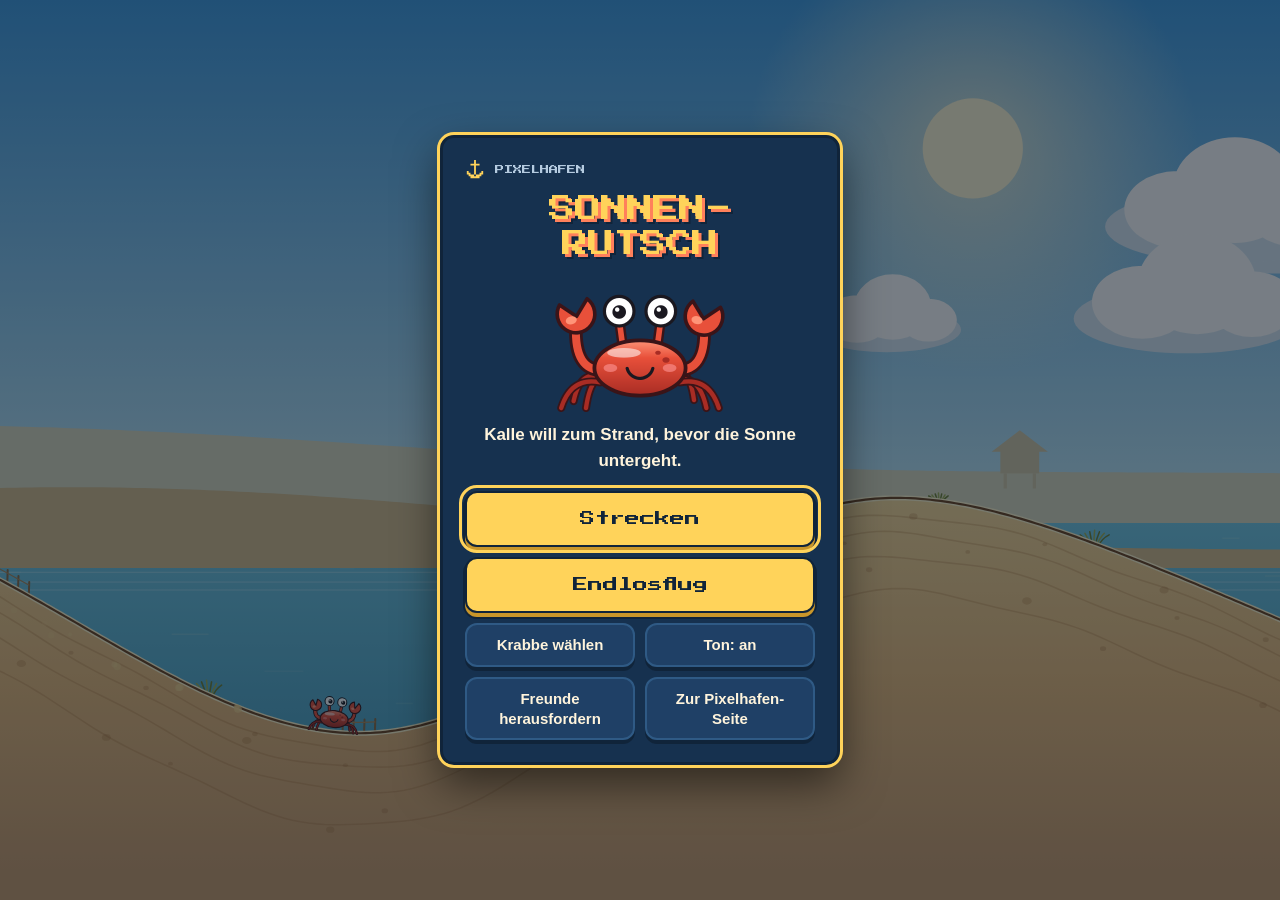
==== commit 5502c584: "Handy: kompakte Anzeige, nähere Kamera, adaptive Auflösung, Echtzeit auch bei langsamen Bildern Co-A" ====
--- a/index.html
+++ b/index.html
@@ -380,6 +380,24 @@
     #erklaerung li { font-size: 14px; }
     #kette { top: 80px; }
   }
+  /* Flache Handy-Bildschirme (Querformat): Anzeige kompakt, damit mehr vom Spiel zu sehen ist und die Kamera näher heranzoomt.
+     Name oben, Tageslicht und Strecke nebeneinander, Punkte/Rekord klein darunter. */
+  @media (orientation: landscape) and (max-height: 500px) {
+    #hud { top: 4px; left: 6px; right: 6px; gap: 6px; }
+    .hudblock { max-width: 460px; grid-template-columns: 1fr 1fr; column-gap: 10px; row-gap: 3px; padding: 4px 8px 5px; }
+    #hudName, #hudEndlos { grid-column: 1 / -1; font-size: 11px; line-height: 1.1; }
+    .hudzeile { grid-template-columns: 16px 1fr auto; gap: 5px; }
+    .hudzeile .ico { width: 16px; height: 16px; }
+    .hudzeile .ico svg { width: 16px; height: 16px; }
+    .hudzeile b { font-size: 9px; min-width: 32px; }
+    .balken { height: 9px; border-radius: 5px; }
+    #wegKrabbe { width: 11px; height: 11px; margin: -5.5px 0 0 -5.5px; }
+    #hudEndlos { font-size: 10px; }
+    #hudEndlos b { font-size: 9px; }
+    .hudrechts { gap: 4px; }
+    #bonus { top: 66px; left: 8px; }
+    #kette { top: 62px; }
+  }
 </style>
 </head>
 <body>
@@ -576,7 +594,8 @@
   SCHRITT: 1 / 240,         // feste Physik-Schrittweite in Physikzeit (unabhängig von der Bildrate)
   // Physik läuft in echter Zeit. Bodentempo, Luftschwerkraft, Kamera, Hintergrund und
   // Tageslicht sind getrennt eingestellt (keine pauschale Zeitbeschleunigung mehr).
-  MAX_SCHRITTE: 24,         // höchstens so viele Schritte je Bild (nach Hängern kein Nachholen ohne Ende)
+  MAX_SCHRITTE: 60,         // höchstens so viele Schritte je Bild (60 × 1/240 s = 0,25 s: auch auf langsamen Handys läuft das Spiel in Echtzeit, nach langen Hängern wird nicht endlos nachgeholt)
+  MAX_BILDZEIT: 0.25,       // längste Bildzeit, die in einem Rutsch nachgerechnet wird (s)
 
   // Boden: flottes Vorwärtstempo (2 × so schnell wie die erste Version, Kräfte 2² ×)
   G: 96,                    // Schwerkraft entlang der Hänge (am Boden)
@@ -718,8 +737,8 @@
   KAM_BREITE_MIN: 58,       // so viele Meter sieht man mindestens nach vorn/hinten (Querformat)
   KAM_BREITE_MIN_HOCH: 54,  // … hochkant
   KAM_VORSCHAU: 0.95,       // Sekunden Vorschau: so viel Weg voraus ist mindestens zu sehen
-  KAM_RAND_OBEN: 7,         // Meter Luft über Kalle
-  KAM_RAND_UNTEN: 4,
+  KAM_RAND_OBEN: 4,         // Meter Luft über Kalle
+  KAM_RAND_UNTEN: 2,
   KAM_GLAETTE_ZOOM: 1.4,    // je größer, desto schneller folgt der Zoom (weich, kein Pumpen)
   KAM_GLAETTE_Y: 2.2,       // Höhe folgt weich
   KAM_TOLERANZ_ZOOM: 0.07,  // Zoom-Ziel ändert sich erst ab 7 % Unterschied (kein Nachregeln bei jedem Hüpfer)
@@ -2786,6 +2805,7 @@
   let leinwand, c, W = 1, H = 1, dpr = 1, cssW = 1, cssH = 1;
   const kam = { x: 0, b: 0, z: 10, bereit: false };
   let randOben = 0;        // so viele CSS-Pixel oben deckt die Anzeige ab
+  let dprMax = 2;          // höchste Bildauflösung (Pixel je CSS-Pixel); sinkt, wenn das Gerät nicht mitkommt
   let randLinks = 0;       // so viele CSS-Pixel von links deckt die Anzeige ab (für kurze Meldungen daneben)
   // Hintergrund-Parallaxe: eigener Zähler, der NUR mit der waagerechten Kamerabewegung wächst
   // (in festen „Hintergrund-Pixeln“ je Meter). Früher hing die Verschiebung vom Produkt
@@ -2810,7 +2830,7 @@
   function groesse() {
     const r = leinwand.getBoundingClientRect();
     cssW = Math.max(1, r.width); cssH = Math.max(1, r.height);
-    dpr = Math.min(window.devicePixelRatio || 1, 1.5);   // mehr sieht man kaum, kostet auf dem Handy aber viel Bildrate
+    dpr = Math.min(window.devicePixelRatio || 1, dprMax);   // scharf auf guten Handys; wird bei niedriger Bildrate schrittweise gesenkt (siehe aufloesungSenken)
     W = Math.round(cssW * dpr); H = Math.round(cssH * dpr);
     if (leinwand.width !== W || leinwand.height !== H) { leinwand.width = W; leinwand.height = H; }
   }
@@ -3676,7 +3696,10 @@
   }
 
   return {
-    init, groesse, zeichne, meldung, setzeRandOben(px, rechts) { randOben = px; randLinks = rechts || 0; },
+    init, groesse, zeichne, meldung,
+    // Gerät kommt nicht mit: Auflösung in Schritten senken (nie unter 1), das Bild bleibt gleich groß
+    aufloesungSenken() { if (dprMax <= 1.001) return false; dprMax = Math.max(1, dprMax - 0.25); groesse(); return true; },
+    get dprMax() { return dprMax; }, setzeRandOben(px, rechts) { randOben = px; randLinks = rechts || 0; },
     // Ruf als kleine Sprechzeile über Kalle (fliegt mit)
     ruf(art) { text(0, 0, art === 'yippie' ? 'Yippie!' : 'Juhu!', art === 'yippie' ? '#ffd35a' : '#ffffff', art === 'yippie' ? 1.1 : 0.95); texte[texte.length - 1].folgt = true; }, ereignis, neuerLauf, profil, kamera, kameraZiel,
     get kam() { return kam; }, get hgX() { return hgX; }, get letztesF() { return letztesF; }, get sonneF() { return sonneF; },
@@ -4530,11 +4553,23 @@
   }
 
   // ---------------------------------------------------------- Game Loop
+  // Schwaches Handy: Läuft die Bildrate länger deutlich unter 25 fps, wird die Auflösung stufenweise gesenkt
+  // (das Spiel selbst rechnet immer in Echtzeit). Pausen und Menüs zählen nicht.
+  let langsamZeit = 0, bildSumme = 0, bildAnzahl = 0;
+  function bildzeitPruefen(dt) {
+    if (!lauf || zustand !== 'lauf' || dt <= 0) { bildSumme = 0; bildAnzahl = 0; return; }
+    bildSumme += dt; bildAnzahl++;
+    if (bildSumme < 1.5) return;
+    const schnitt = bildSumme / bildAnzahl;
+    bildSumme = 0; bildAnzahl = 0;
+    if (schnitt > 0.04) { langsamZeit += 1; if (langsamZeit >= 1) { Grafik.aufloesungSenken(); langsamZeit = 0; } } else langsamZeit = 0;
+  }
   function rahmen(t) {
     requestAnimationFrame(rahmen);
     groesseAktuell();
-    const dt = Math.min(0.1, Math.max(0, (t - letzte) / 1000));
+    const dt = Math.min(K.MAX_BILDZEIT, Math.max(0, (t - letzte) / 1000));
     letzte = t;
+    bildzeitPruefen(dt);
     if (!lauf) { zeichneMenueHintergrund(dt); return; }
     const aktiv = zustand === 'lauf' || zustand === 'ende' || zustand === 'bereit';
     if (aktiv) {
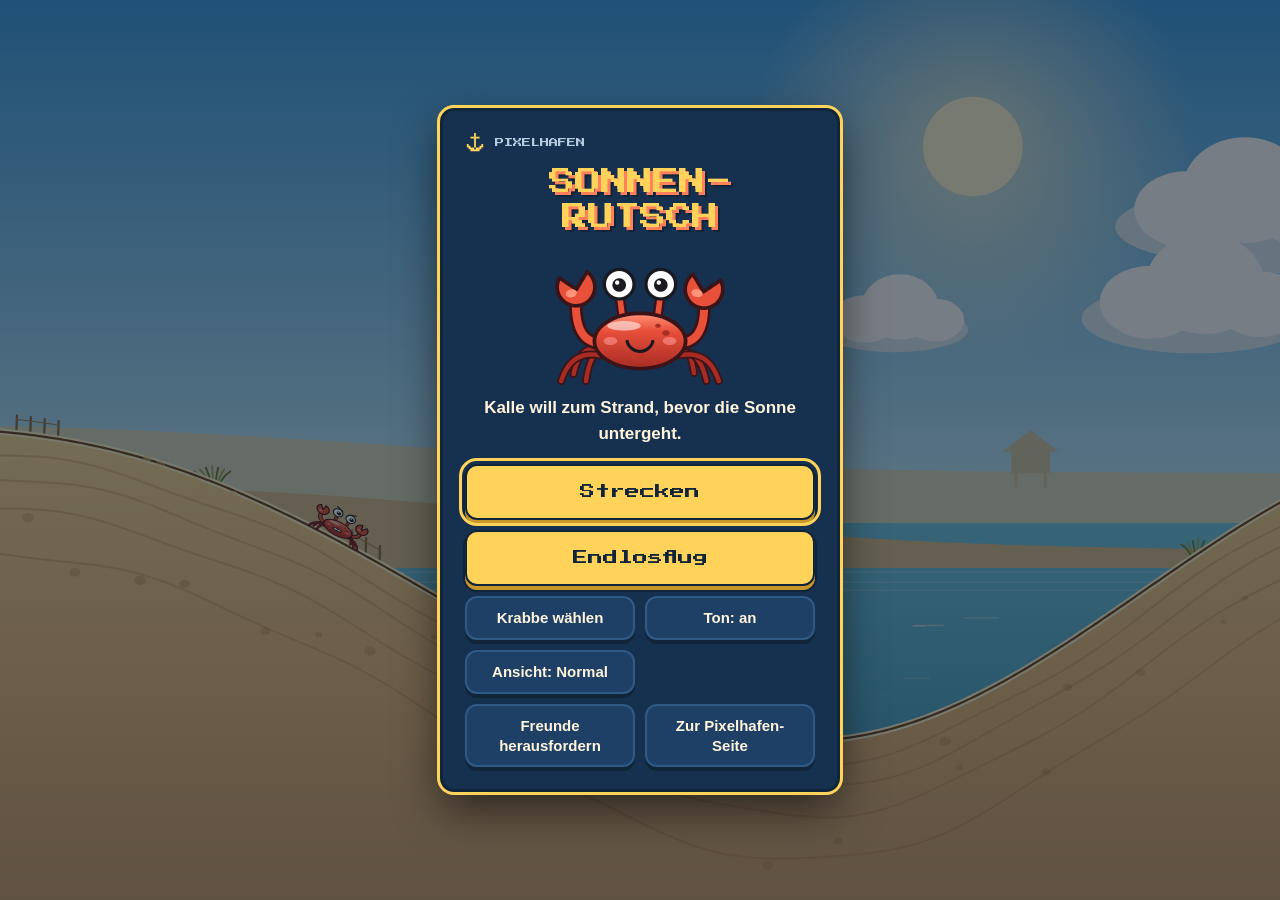
==== commit 3c6efbf3: "Handy: zweispaltige Fenster ohne Scrollen, Ansicht-Knopf, robusterer Ton (iPhone-Stumm-Schalter, unt" ====
--- a/index.html
+++ b/index.html
@@ -380,20 +380,51 @@
     #erklaerung li { font-size: 14px; }
     #kette { top: 80px; }
   }
+  /* Flache Handy-Bildschirme (Querformat): Start- und Ergebnisfenster zweispaltig, damit sie ohne Scrollen auf den
+     Bildschirm passen (vorher 412–550 px hoch auf 320–390 px Bildschirmhöhe). Links Bild und Text, rechts Zahlen und Knöpfe. */
+  .links, .rechts { display: contents; }
+  @media (orientation: landscape) and (max-height: 500px) {
+    #fenster { padding: max(6px, env(safe-area-inset-top)) max(10px, env(safe-area-inset-right)) max(6px, env(safe-area-inset-bottom)) max(10px, env(safe-area-inset-left)); }
+    .tafel { padding: 10px 14px; }
+    #fStart, #fErfolg, #fNacht, #fEndlos { display: grid; grid-template-columns: minmax(130px, 0.7fr) 1.5fr; column-gap: 16px; align-items: center; }
+    #fStart.tafelInnen, .links, .rechts { display: block; }
+    #fErfolg > h2, #fNacht > h2, #fEndlos > h2 { grid-column: 1 / -1; text-align: center; margin-bottom: 4px; font-size: 14px; }
+    .tafel:has(#fStart:not([hidden])), .tafel:has(#fErfolg:not([hidden])), .tafel:has(#fNacht:not([hidden])), .tafel:has(#fEndlos:not([hidden])) { width: min(720px, 100%); }
+    #fStart h1 { font-size: 17px; }
+    #fStart .unterzeile { margin-top: 4px; font-size: 13px; }
+    #startKrabbe { width: 84px; height: 69px; margin: 2px auto 0; }
+    #erfolgKrabbe, #nachtKrabbe, #endlosKrabbe { width: 84px; height: 69px; margin: 0 auto; }
+    .spruch { margin: 4px 0 0; font-size: 13px; text-align: center; }
+    .sternreihe { font-size: 26px; margin: 4px 0 0; }
+    .zahlen { grid-template-columns: 1fr 1fr; gap: 3px 14px; margin-top: 0; }
+    .zahlen div { padding-bottom: 2px; gap: 6px; }
+    .zahlen dt { font-size: 11px; }
+    .zahlen dd { font-size: 11px; }
+    .zahlen .gross dd { font-size: 14px; }
+    .hervor { margin: 5px 0 0; padding: 4px 8px; font-size: 9px; }
+    .hinweistext { margin: 5px 0 0; font-size: 12px; }
+    .knoepfe { margin-top: 6px; gap: 6px; }
+    .knoepfe .knoepfe { margin-top: 0; }
+    .btn { min-height: 40px; padding: 6px 10px; font-size: 14px; }
+    .btn.main { min-height: 42px; font-size: 13px; }
+    .btn.klein { min-height: 40px; font-size: 13px; }
+    .rekordzeile { margin: 3px 0 0; font-size: 12px; }
+    #fPause .knoepfe { margin-top: 8px; }
+  }
   /* Flache Handy-Bildschirme (Querformat): Anzeige kompakt, damit mehr vom Spiel zu sehen ist und die Kamera näher heranzoomt.
      Name oben, Tageslicht und Strecke nebeneinander, Punkte/Rekord klein darunter. */
   @media (orientation: landscape) and (max-height: 500px) {
     #hud { top: 4px; left: 6px; right: 6px; gap: 6px; }
     .hudblock { max-width: 460px; grid-template-columns: 1fr 1fr; column-gap: 10px; row-gap: 3px; padding: 4px 8px 5px; }
-    #hudName, #hudEndlos { grid-column: 1 / -1; font-size: 11px; line-height: 1.1; }
+    #hudName, #hudEndlos { grid-column: 1 / -1; font-size: 12px; line-height: 1.1; }
     .hudzeile { grid-template-columns: 16px 1fr auto; gap: 5px; }
     .hudzeile .ico { width: 16px; height: 16px; }
     .hudzeile .ico svg { width: 16px; height: 16px; }
-    .hudzeile b { font-size: 9px; min-width: 32px; }
-    .balken { height: 9px; border-radius: 5px; }
+    .hudzeile b { font-size: 10px; min-width: 34px; }
+    .balken { height: 10px; border-radius: 5px; }
     #wegKrabbe { width: 11px; height: 11px; margin: -5.5px 0 0 -5.5px; }
-    #hudEndlos { font-size: 10px; }
-    #hudEndlos b { font-size: 9px; }
+    #hudEndlos { font-size: 11px; }
+    #hudEndlos b { font-size: 10px; }
     .hudrechts { gap: 4px; }
     #bonus { top: 66px; left: 8px; }
     #kette { top: 62px; }
@@ -466,10 +497,13 @@
   <div class="tafel" role="dialog" aria-modal="true" aria-labelledby="fStartTitel">
 
     <section id="fStart">
+      <div class="links">
       <p class="marke"><svg aria-hidden="true"><use href="#logo"/></svg>PIXELHAFEN</p>
       <h1 data-titel>SONNEN-<br>RUTSCH</h1>
       <canvas id="startKrabbe" width="352" height="288" aria-hidden="true"></canvas>
       <p class="unterzeile">Kalle will zum Strand, bevor die Sonne untergeht.</p>
+      </div>
+      <div class="rechts">
       <p class="duell" id="startDuell" hidden></p>
       <div class="knoepfe">
         <button class="btn main" id="spielenKnopf" type="button">Strecken</button>
@@ -481,9 +515,13 @@
           <button class="btn klein js-ton" type="button" aria-pressed="true">Ton: an</button>
         </div>
         <div class="knoepfe zwei" style="margin-top:0">
+          <button class="btn klein js-ansicht" type="button">Ansicht: Normal</button>
+        </div>
+        <div class="knoepfe zwei" style="margin-top:0">
           <button class="btn klein" id="freundeKnopf" type="button">Freunde herausfordern</button>
           <a class="btn klein" href="https://moje9328.github.io/spiele/">Zur Pixelhafen-Seite</a>
         </div>
+      </div>
       </div>
     </section>
 
@@ -512,15 +550,19 @@
           <button class="btn klein" id="pauseLevelKnopf" type="button">Streckenwahl</button>
           <button class="btn klein js-ton" type="button" aria-pressed="true">Ton: an</button>
         </div>
+        <button class="btn klein js-ansicht" type="button">Ansicht: Normal</button>
       </div>
     </section>
 
     <section id="fErfolg" hidden>
       <h2 data-titel id="erfolgTitel">Geschafft!</h2>
+      <div class="links">
       <canvas id="erfolgKrabbe" width="220" height="180" aria-hidden="true"></canvas>
       <p class="spruch" id="erfolgSpruch"></p>
       <div class="sternreihe" aria-hidden="true"><span>★</span><span>★</span><span>★</span></div>
       <p class="sr" id="sterneText"></p>
+      </div>
+      <div class="rechts">
       <dl class="zahlen">
         <div class="gross"><dt>Zeit</dt><dd id="eZeit">0</dd></div>
         <div><dt>Tageslicht übrig</dt><dd id="eRest">0</dd></div>
@@ -538,12 +580,16 @@
           <button class="btn klein" id="erfolgLevelKnopf" type="button">Streckenwahl</button>
         </div>
       </div>
+      </div>
     </section>
 
     <section id="fEndlos" hidden>
       <h2 data-titel id="endlosTitel">Die Sonne ist untergegangen</h2>
+      <div class="links">
       <canvas id="endlosKrabbe" width="220" height="180" aria-hidden="true"></canvas>
       <p class="spruch" id="endlosSpruch"></p>
+      </div>
+      <div class="rechts">
       <dl class="zahlen">
         <div class="gross"><dt>Strecke</dt><dd id="enStrecke">0 m</dd></div>
         <div class="gross"><dt>Punkte</dt><dd id="enPunkte">0</dd></div>
@@ -560,12 +606,16 @@
         <button class="btn klein" id="endlosFreunde" type="button">Freunde herausfordern</button>
         <button class="btn klein" id="endlosMenue" type="button">Zum Menü</button>
       </div>
+      </div>
     </section>
 
     <section id="fNacht" hidden>
       <h2 data-titel>Die Sonne ist weg!</h2>
+      <div class="links">
       <canvas id="nachtKrabbe" width="220" height="180" aria-hidden="true"></canvas>
       <p class="spruch" id="nachtSpruch"></p>
+      </div>
+      <div class="rechts">
       <dl class="zahlen">
         <div class="gross"><dt>Geschafft</dt><dd id="nAnteil">0 %</dd></div>
         <div><dt>Fehlten noch</dt><dd id="nRest">0 m</dd></div>
@@ -577,6 +627,7 @@
       <div class="knoepfe">
         <button class="btn main" id="nochmalKnopf" type="button">Sofort nochmal</button>
         <button class="btn klein" id="nachtLevelKnopf" type="button">Streckenwahl</button>
+      </div>
       </div>
     </section>
 
@@ -743,6 +794,11 @@
   KAM_GLAETTE_Y: 2.2,       // Höhe folgt weich
   KAM_TOLERANZ_ZOOM: 0.07,  // Zoom-Ziel ändert sich erst ab 7 % Unterschied (kein Nachregeln bei jedem Hüpfer)
   KAM_TOLERANZ_Y: 4,        // Höhen-Ziel ändert sich erst ab 4 m Unterschied
+
+  // Ansicht (Knopf im Menü): wie nah die Kamera heranzoomt. Gilt zusätzlich zur automatischen Kamera.
+  ANSICHT: [1, 1.22, 1.45],  // normal, nah, sehr nah
+  ANSICHT_NAMEN: ['Normal', 'Nah', 'Sehr nah'],
+  ANSICHT_PHONE: 1,           // Standard auf flachen Touch-Bildschirmen, solange nichts gewählt wurde
 
   KRABBE_BREITE: 3.0,       // so breit wird Kalle gezeichnet (Meter)
   KRABBE_MIN_PIXEL: 54,     // aber nie schmaler als so viele CSS-Pixel
@@ -2356,7 +2412,7 @@
   // Version 2 (Sprungflächen, Luft-Reihen, Bonuspunkte, Tempo-Anstieg): Endlos-Rekorde sind mit Version 1 nicht
   // vergleichbar. Die alten Rekorde bleiben unter endlosV1 erhalten, die neuen Rekorde beginnen bei null.
   const VERSION = 2;
-  const leer = () => ({ version: VERSION, ton: true, krabbe: 'kalle', frei: 1, level: {}, lernGesehen: false, mattenGesehen: false, endlos: { strecke: 0, punkte: 0 }, endlosV1: { strecke: 0, punkte: 0 } });
+  const leer = () => ({ version: VERSION, ton: true, krabbe: 'kalle', frei: 1, level: {}, lernGesehen: false, mattenGesehen: false, ansicht: null, endlos: { strecke: 0, punkte: 0 }, endlosV1: { strecke: 0, punkte: 0 } });
   const zahl = (v, max) => { const n = Math.floor(Number(v)); return n > 0 && n < max ? n : 0; };
   let daten = leer();
 
@@ -2370,6 +2426,7 @@
     if (typeof roh.krabbe === 'string' && KRABBEN[roh.krabbe]) d.krabbe = roh.krabbe;
     if (roh.lernGesehen === true) d.lernGesehen = true;
     if (roh.mattenGesehen === true) d.mattenGesehen = true;
+    if (roh.ansicht === 0 || roh.ansicht === 1 || roh.ansicht === 2) d.ansicht = roh.ansicht;   // null = noch nie gewählt (automatisch)
     // Endlos-Rekord: getrennt von den Streckenbestzeiten
     const endlosZiel = alt ? d.endlosV1 : d.endlos;
     if (roh.endlos && typeof roh.endlos === 'object') {
@@ -2413,6 +2470,8 @@
     setzeKrabbe(n) { if (KRABBEN[n]) { daten.krabbe = n; sichern(); } },
     lernGesehen: () => daten.lernGesehen,
     setzeLernGesehen() { daten.lernGesehen = true; sichern(); },
+    ansicht: () => daten.ansicht,
+    setzeAnsicht(n) { if (n === 0 || n === 1 || n === 2) { daten.ansicht = n; sichern(); } },
     mattenGesehen: () => daten.mattenGesehen,
     setzeMattenGesehen() { daten.mattenGesehen = true; sichern(); },
     level: (id) => daten.level[id] || null,
@@ -2463,8 +2522,32 @@
 // ===================================================================
 
 const Ton = (() => {
-  let ctx = null, haupt = null;
+  let ctx = null, haupt = null, stummAudio = null;
   let an = true;
+
+  // iPhone: Web-Audio ist bei aktivem Stumm-Schalter sonst stumm. „playback“ stellt die Audio-Sitzung wie bei
+  // einem Musikplayer ein (Safari ab 16.4). Ältere iOS-Versionen: ein unhörbarer Dauerton über ein Audio-Element.
+  function sitzung() {
+    try {
+      if (navigator.audioSession) { navigator.audioSession.type = 'playback'; return; }
+      const ios = /iPhone|iPad|iPod/.test(navigator.userAgent) || (navigator.platform === 'MacIntel' && navigator.maxTouchPoints > 1);
+      if (!ios) return;
+      if (!stummAudio) {
+        // 0,25 s Stille als WAV (8 kHz, 8 Bit)
+        const n = 2000, b = new Uint8Array(44 + n);
+        const w = (o, t) => { for (let i = 0; i < t.length; i++) b[o + i] = t.charCodeAt(i); };
+        const d = new DataView(b.buffer);
+        w(0, 'RIFF'); d.setUint32(4, 36 + n, true); w(8, 'WAVEfmt '); d.setUint32(16, 16, true); d.setUint16(20, 1, true); d.setUint16(22, 1, true);
+        d.setUint32(24, 8000, true); d.setUint32(28, 8000, true); d.setUint16(32, 1, true); d.setUint16(34, 8, true); w(36, 'data'); d.setUint32(40, n, true);
+        b.fill(128, 44);
+        let bin = ''; for (let i = 0; i < b.length; i++) bin += String.fromCharCode(b[i]);
+        stummAudio = new Audio('data:audio/wav;base64,' + btoa(bin));
+        stummAudio.loop = true; stummAudio.volume = 0.01;
+        stummAudio.setAttribute('playsinline', '');
+      }
+      stummAudio.play().catch(() => {});
+    } catch (e) { /* egal */ }
+  }
 
   function wecke() {
     if (!an) return;
@@ -2476,10 +2559,12 @@
         const komp = ctx.createDynamicsCompressor();
         komp.threshold.value = -16; komp.knee.value = 10; komp.ratio.value = 6;
         haupt = ctx.createGain();
-        haupt.gain.value = 0.5;
+        haupt.gain.value = 0.8;   // Handy-Lautsprecher sind leise: etwas mehr Grundlautstärke (der Kompressor fängt Spitzen ab)
         haupt.connect(komp).connect(ctx.destination);
       }
-      if (ctx.state === 'suspended') ctx.resume().catch(() => {});
+      // Auch „interrupted“ (iOS nach Anruf/Appwechsel) wieder aufwecken, nicht nur „suspended“
+      if (ctx.state !== 'running') ctx.resume().catch(() => {});
+      sitzung();
     } catch (e) { ctx = null; }
   }
   const bereit = () => an && ctx && ctx.state === 'running';
@@ -2506,10 +2591,11 @@
   return {
     wecke,
     istAn: () => an,
+    status: () => ({ kontext: ctx ? ctx.state : 'keiner', an }),   // für Tests
     setze(wert) {
       an = !!wert;
       if (an) wecke();
-      else if (ctx && ctx.state === 'running') ctx.suspend().catch(() => {});
+      else { if (ctx && ctx.state === 'running') ctx.suspend().catch(() => {}); if (stummAudio) stummAudio.pause(); }
     },
     // Kein Rutsch- oder Windrauschen mehr (Wunsch: Rauschen entfernt). Bleibt als leere
     // Schnittstelle, damit der restliche Code unverändert bleibt.
@@ -2806,6 +2892,7 @@
   const kam = { x: 0, b: 0, z: 10, bereit: false };
   let randOben = 0;        // so viele CSS-Pixel oben deckt die Anzeige ab
   let dprMax = 2;          // höchste Bildauflösung (Pixel je CSS-Pixel); sinkt, wenn das Gerät nicht mitkommt
+  let ansichtFaktor = 1;   // Kamera-Nähe (siehe K.ANSICHT)
   let randLinks = 0;       // so viele CSS-Pixel von links deckt die Anzeige ab (für kurze Meldungen daneben)
   // Hintergrund-Parallaxe: eigener Zähler, der NUR mit der waagerechten Kamerabewegung wächst
   // (in festen „Hintergrund-Pixeln“ je Meter). Früher hing die Verschiebung vom Produkt
@@ -2855,6 +2942,8 @@
     let z = Math.min(W / breite, (H - randOben * dpr) / hoeheNoetig);
     // Nie so nah, dass Kalle riesig wirkt, nie so weit, dass er verschwindet
     z = Math.min(z, W / (minB * 0.8));
+    // Gewählte Ansicht: näher heranzoomen. Kalle bleibt über das Sicherheitsnetz in kamera() immer im Bild.
+    z = Math.min(z * ansichtFaktor, W / (minB * 0.5));
     // Übrige Höhe: zum Teil unter das Gelände legen, damit der Boden nicht am Rand klebt
     const frei = H / z - hoeheNoetig;
     const tiefer = frei > 0 ? Math.min(frei * (hochkant() ? 0.5 : 0.3), hoeheNoetig * (hochkant() ? 2 : 0.6)) : 0;
@@ -3696,7 +3785,7 @@
   }
 
   return {
-    init, groesse, zeichne, meldung,
+    init, groesse, zeichne, meldung, setzeAnsicht(f) { ansichtFaktor = f; kam.bereit = false; }, get ansichtFaktor() { return ansichtFaktor; },
     // Gerät kommt nicht mit: Auflösung in Schritten senken (nie unter 1), das Bild bleibt gleich groß
     aufloesungSenken() { if (dprMax <= 1.001) return false; dprMax = Math.max(1, dprMax - 0.25); groesse(); return true; },
     get dprMax() { return dprMax; }, setzeRandOben(px, rechts) { randOben = px; randLinks = rechts || 0; },
@@ -4162,6 +4251,18 @@
     $('tonKnopfHud').setAttribute('aria-pressed', Ton.istAn() ? 'true' : 'false');
   }
   function tonUmschalten() { Ton.setze(!Ton.istAn()); Speicher.setzeTon(Ton.istAn()); tonKnoepfe(); if (!Ton.istAn()) { Ton.still(); Rufe.stopp(); } }
+  // Ansicht (Kamera-Nähe): gewählter Wert, sonst auf flachen Touch-Bildschirmen „Nah“
+  function ansichtNr() {
+    const a = Speicher.ansicht();
+    if (a !== null) return a;
+    return matchMedia('(pointer: coarse)').matches && Math.min(innerWidth, innerHeight) <= 500 ? K.ANSICHT_PHONE : 0;
+  }
+  function ansichtAnwenden() {
+    const n = ansichtNr();
+    Grafik.setzeAnsicht(K.ANSICHT[n]);
+    for (const k of document.querySelectorAll('.js-ansicht')) k.textContent = 'Ansicht: ' + K.ANSICHT_NAMEN[n];
+  }
+  for (const k of document.querySelectorAll('.js-ansicht')) k.addEventListener('click', () => { Speicher.setzeAnsicht((ansichtNr() + 1) % K.ANSICHT.length); Ton.klick(); ansichtAnwenden(); });
   Ton.setze(Speicher.tonAn());
   tonKnoepfe();
   for (const k of document.querySelectorAll('.js-ton')) k.addEventListener('click', () => { tonUmschalten(); Ton.klick(); });
@@ -4695,6 +4796,7 @@
 
   // ---------------------------------------------------------- Start
   Grafik.init(leinwand);
+  ansichtAnwenden();
   // Platz der Anzeige oben an die Kamera melden (Kalle soll nie dahinter fliegen)
   function randMessen() { const r = $('hud').getBoundingClientRect(), b = $('buehne').getBoundingClientRect(); Grafik.setzeRandOben(Math.max(0, r.bottom - b.top) + 6, Math.max(0, r.right - b.left)); }
   window.addEventListener('resize', () => { Grafik.groesse(); randMessen(); });
@@ -4742,6 +4844,7 @@
     krabbeImBild: () => Grafik.krabbeImBild(lauf),
     bodenImBild: (x) => Grafik.bodenImBild(lauf, x),
     speicher: Speicher,
+    ansicht: () => ansichtNr(),
   };
 })();
 
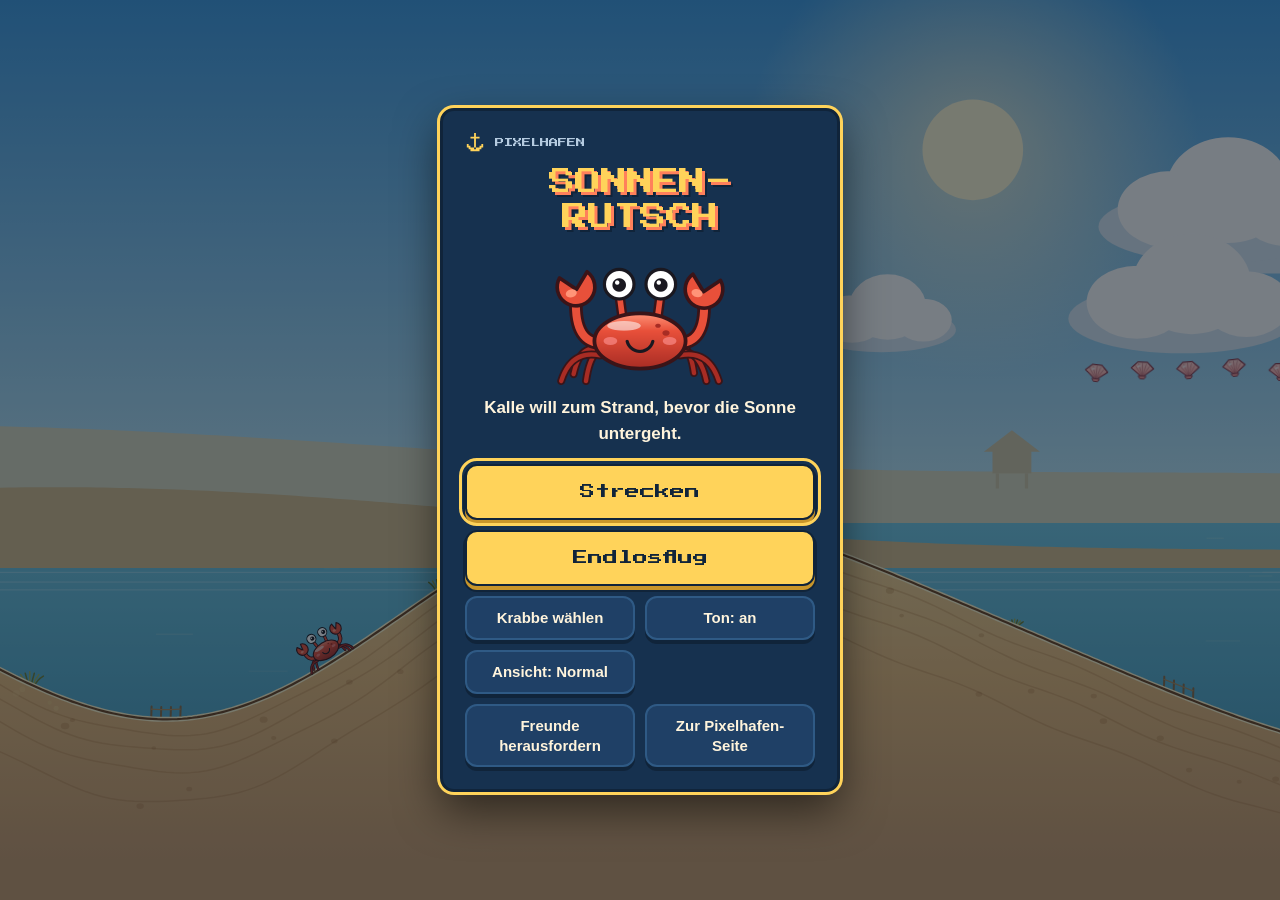
==== commit 65c5e55f: "Sonnenrutsch: Audiokontext erst nach der ersten Nutzeraktion Co-Authored-By: Claude Sonnet 5.5 <nore" ====
--- a/index.html
+++ b/index.html
@@ -2594,7 +2594,8 @@
     status: () => ({ kontext: ctx ? ctx.state : 'keiner', an }),   // für Tests
     setze(wert) {
       an = !!wert;
-      if (an) wecke();
+      // Beim Laden (noch keine Berührung) wird kein Audiokontext erzeugt: Ton startet erst nach Nutzeraktion
+      if (an) { if (ctx || !navigator.userActivation || navigator.userActivation.hasBeenActive) wecke(); }
       else { if (ctx && ctx.state === 'running') ctx.suspend().catch(() => {}); if (stummAudio) stummAudio.pause(); }
     },
     // Kein Rutsch- oder Windrauschen mehr (Wunsch: Rauschen entfernt). Bleibt als leere
